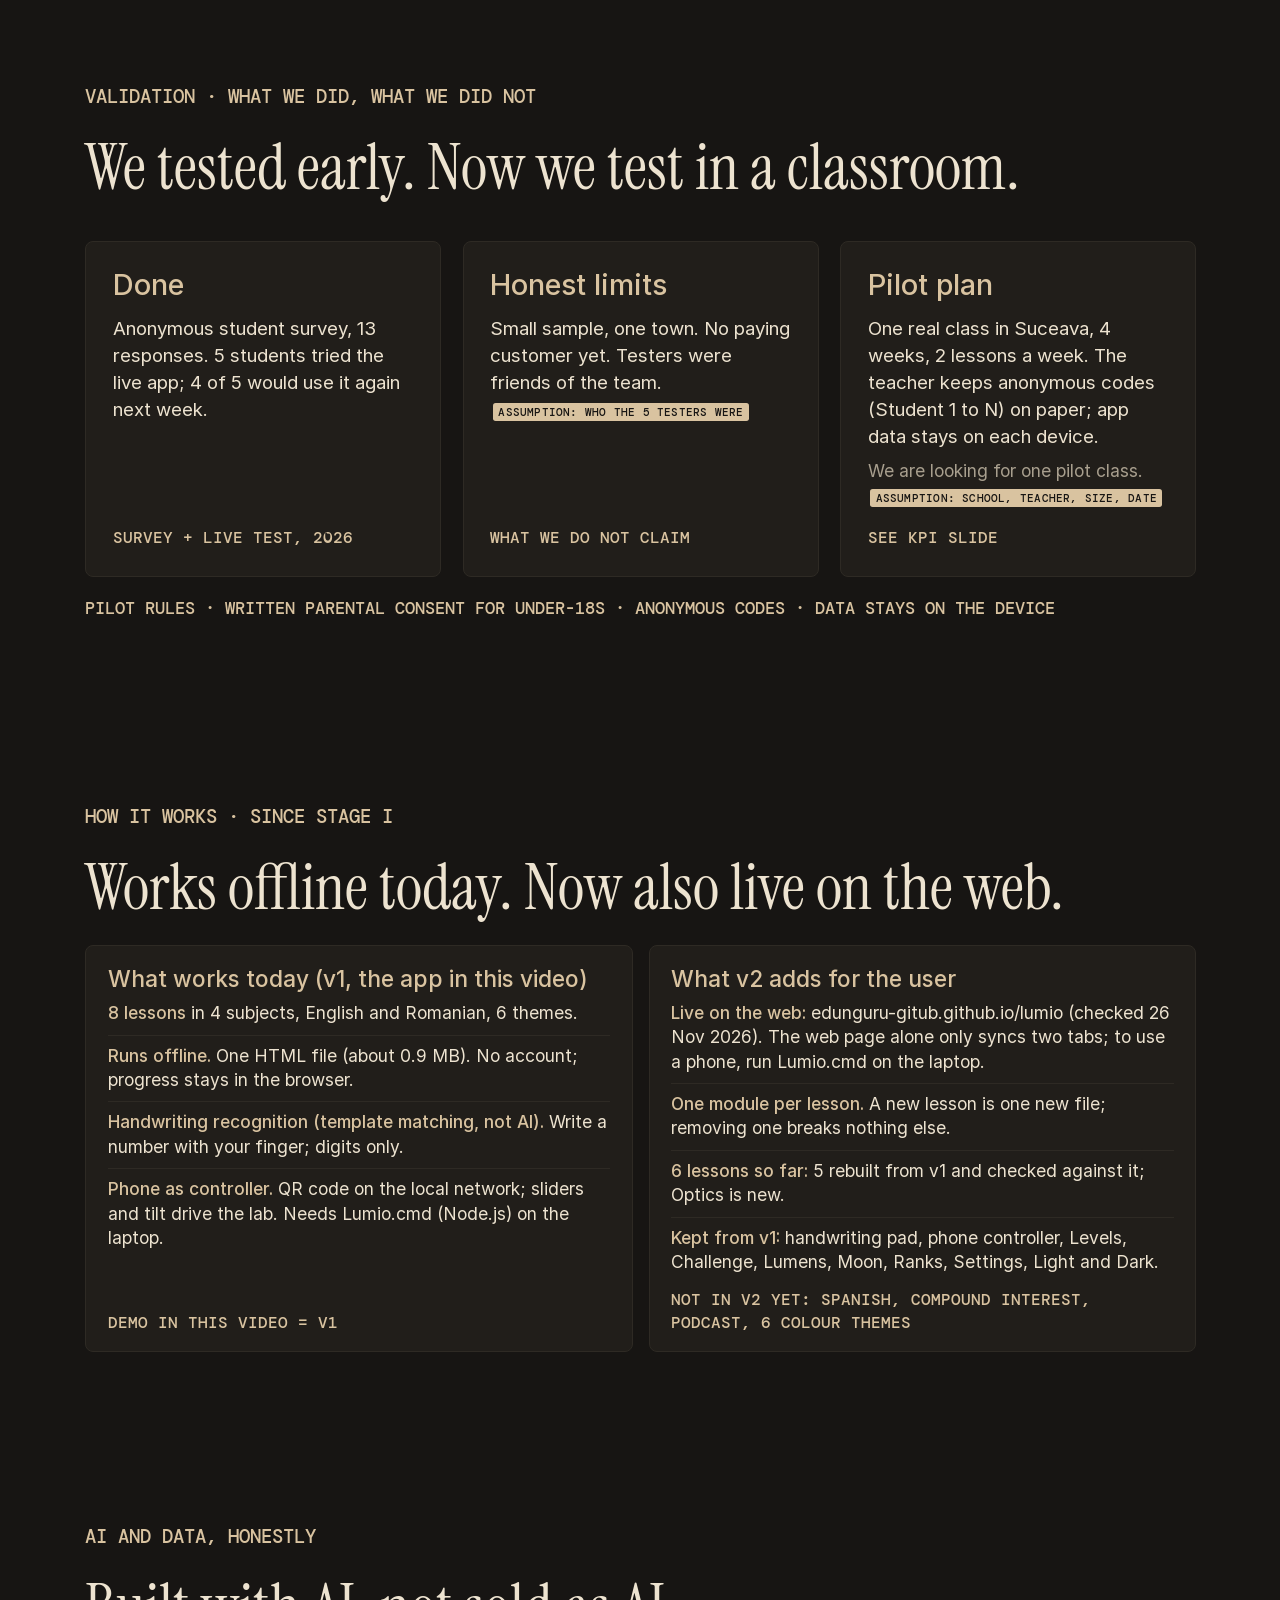
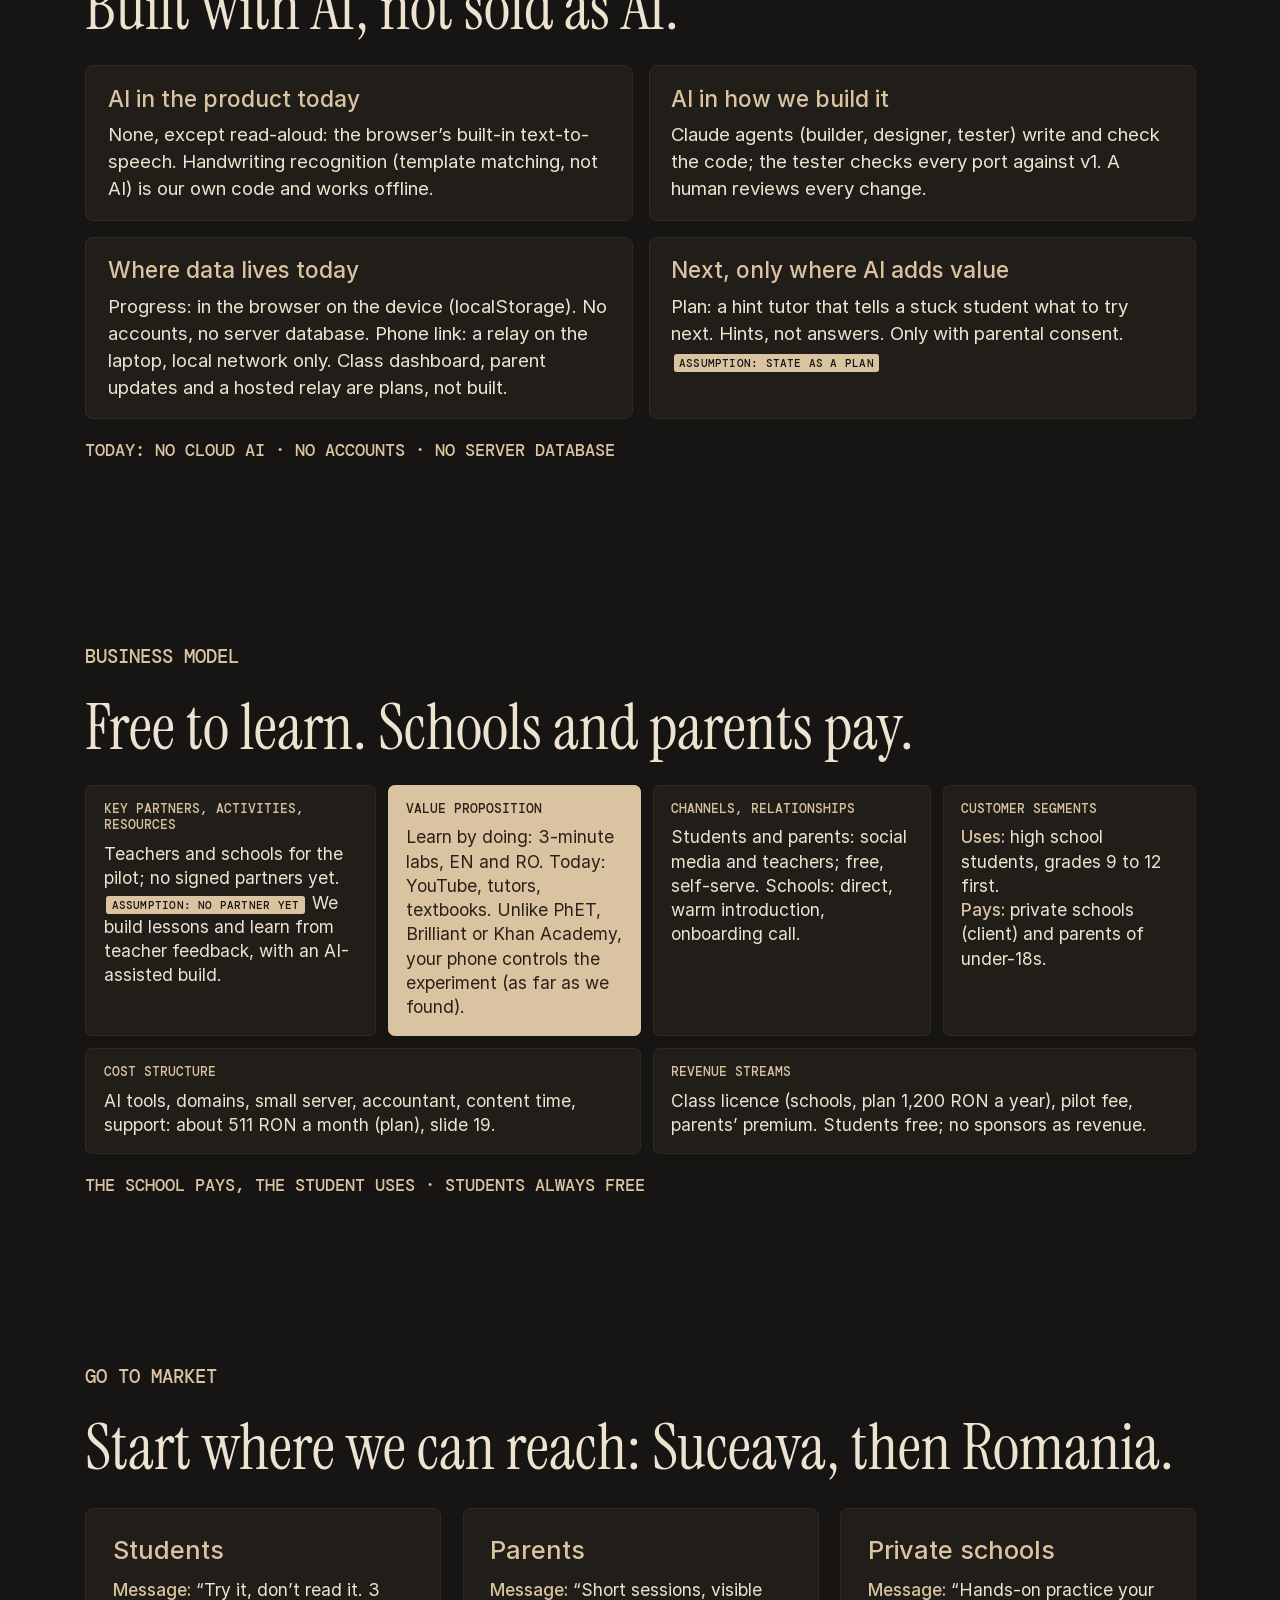
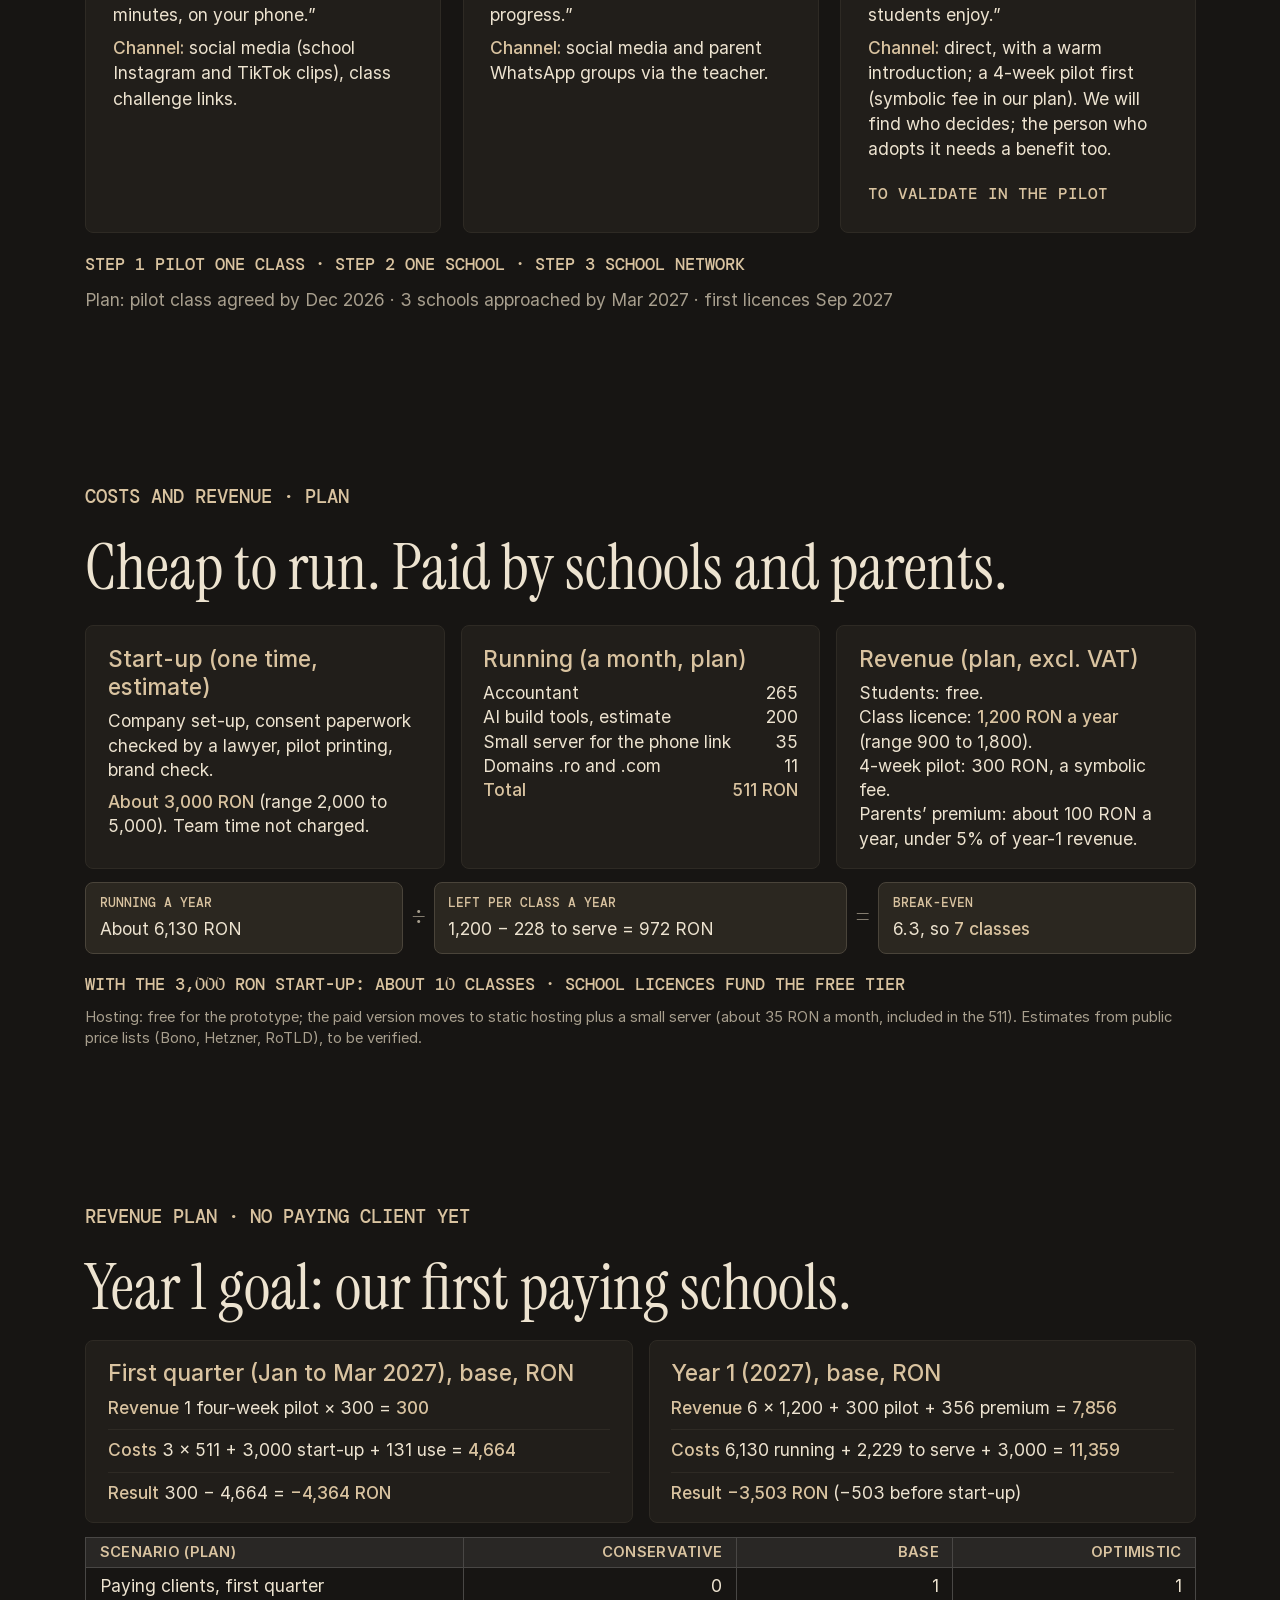
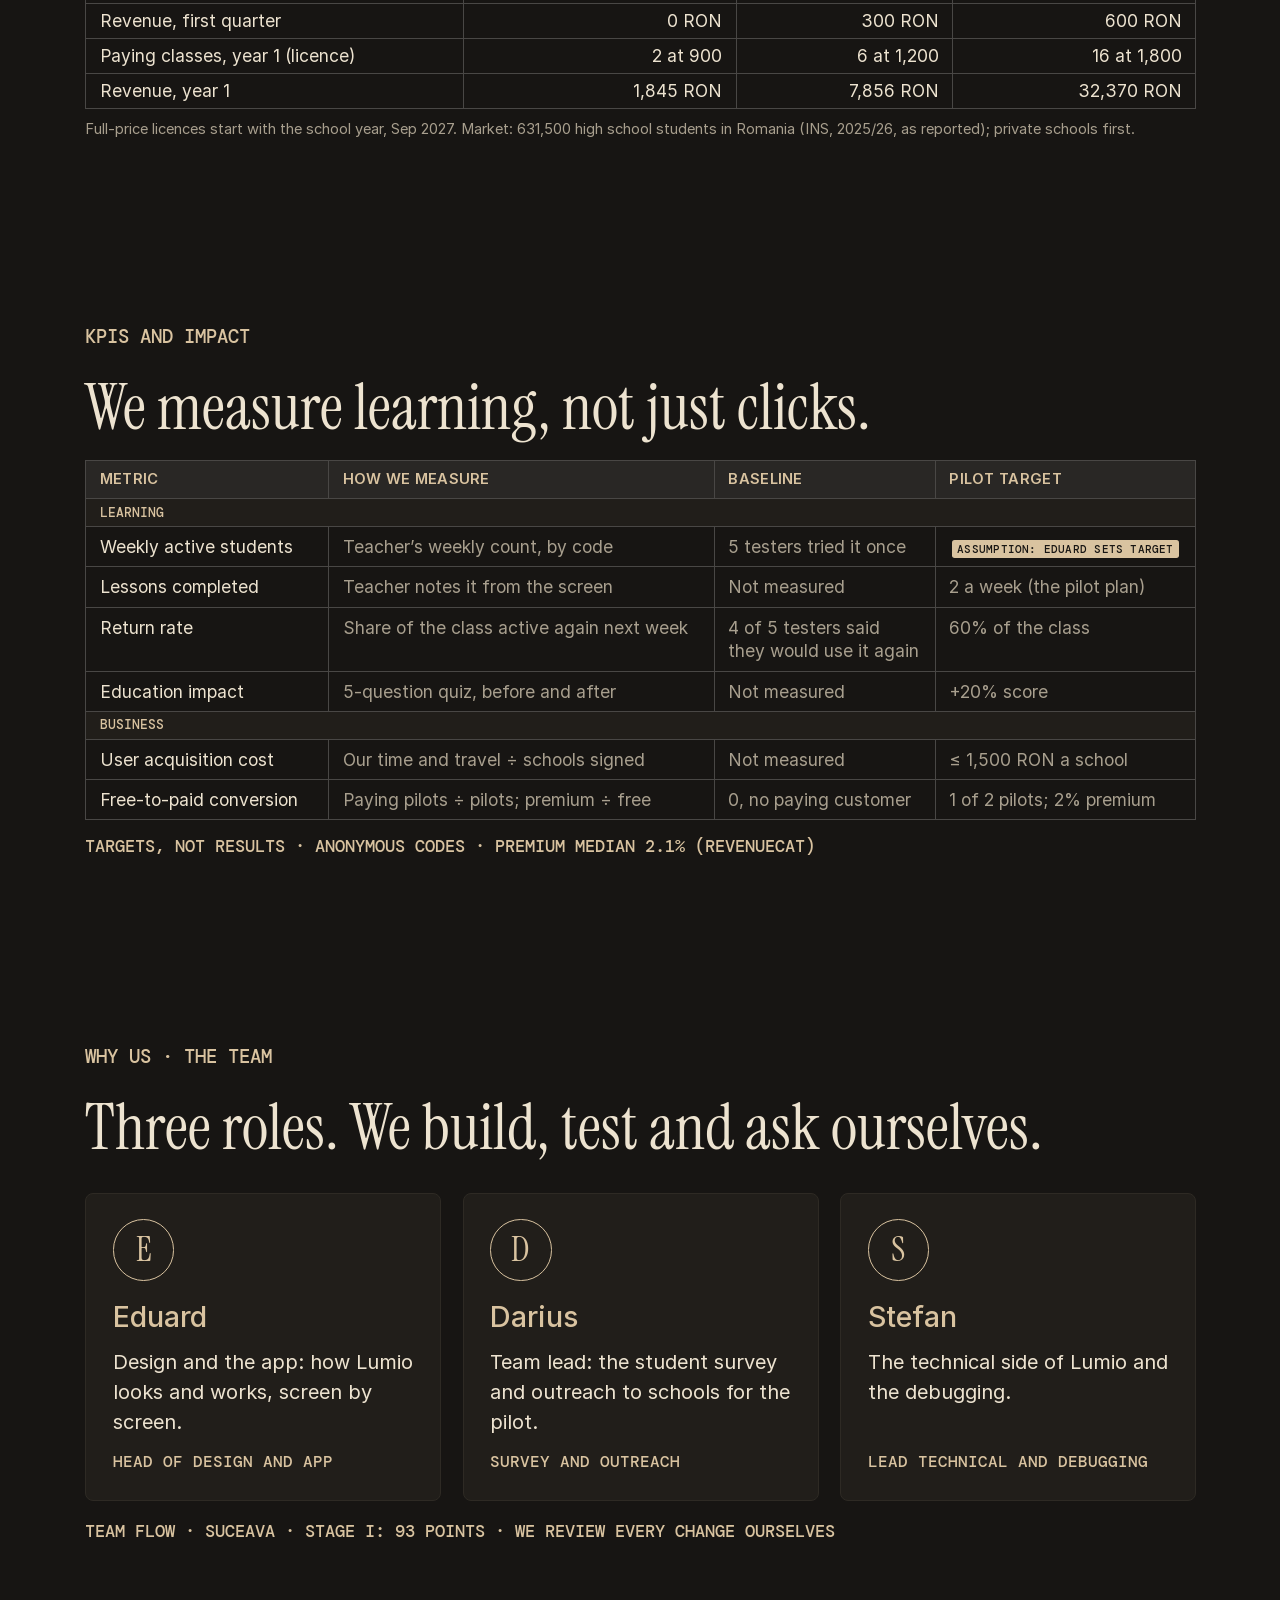
==== tools/deck/slides.html @ 658538fe "stage2 deck draft4 Co-Authored-By: Claude Opus 5.5 <noreply@anthropic.com> Claude-Session: https://c" ====
<!doctype html>
<html lang="en"><head><meta charset="utf-8"><title>Lumio stage II new slides</title>
<link rel="stylesheet" href="deck.css">
<style>
/* slide-local layout only; look comes from deck.css. Body text >= 13pt, mono >= 10pt on every new slide. */
.c2{grid-template-columns:1fr 1fr}
.sm p,.sm li{font-size:13pt;line-height:1.4}
.sm h3{font-size:17pt;margin-bottom:6pt}
.sm.row{gap:12pt}.sm .tile{padding:14pt 16pt 13pt}
ul{list-style:none}
li+li{margin-top:7pt}
li b,p b{color:var(--tan);font-weight:500}
.tile.t{background:var(--tan);border-color:var(--tan);color:#2B2018}.tile.t h3,.tile.t b{color:#2B2018}
.mt{margin-top:6pt}
.nw{white-space:nowrap}
.tiles4 li{padding-top:6pt;border-top:.75pt solid var(--line)}.tiles4 li:first-child{border-top:0;padding-top:0}
#s08 .tile p{font-size:14pt;line-height:1.45}
/* Business Model Canvas, 6 boxes that still name all 9 fields */
.bmc{display:grid;grid-template-columns:1.15fr 1fr 1.1fr 1fr;grid-template-rows:auto auto;gap:9pt}
.bmc .tile{padding:11pt 13pt 12pt;border-radius:5pt}
.bmc h3{font:500 10pt/1.25 var(--mono);text-transform:uppercase;color:var(--tan);margin-bottom:6pt}
.bmc p{font-size:13pt;line-height:1.4}
.bmc .wide{grid-column:span 2}
#s16 .tile p{font-size:14pt;line-height:1.45}
#s18 .tile p{font-size:13pt;line-height:1.45}#s18 .tile h3{font-size:19pt}
/* one break-even scenario: classes x licence = revenue - running cost = margin */
.calc{display:grid;grid-template-columns:1fr auto 1.3fr auto 1fr;align-items:stretch;gap:6pt;margin-top:10pt}
.calc .tile{padding:9pt 10pt}.calc h3{font:500 10pt/1.25 var(--mono);text-transform:uppercase;color:var(--tan);margin-bottom:4pt}.calc p{font-size:13pt;line-height:1.35}
.calc p{color:var(--ink)}.calc .tile{background:#2B2720;border-color:#4A443A}
.calc i{font:400 22pt/1 var(--head);font-style:normal;color:var(--muted);align-self:center}
/* KPI table, same style as the competitor table (slide 5) */
table{width:100%;border-collapse:collapse;border:1pt solid #494745}
th,td{border:.75pt solid #494745;padding:6pt 10pt;text-align:left;vertical-align:top;font-size:13pt;line-height:1.35}
th{background:#292725;color:var(--tan);font:600 11pt/1.3 var(--ui);text-transform:uppercase;letter-spacing:.02em;padding:7pt 10pt}
td:first-child{color:var(--ink)}td{color:var(--muted)}
.kpi .grp td{background:var(--card);color:var(--tan);font:500 10pt/1.2 var(--mono);text-transform:uppercase;padding:4pt 10pt}
.nums span{float:right;color:var(--ink)}
.src{font:400 11pt/1.4 var(--ui);color:var(--muted);margin-top:8pt}
.scn td,.scn th{padding:4pt 10pt}.scn td{color:var(--ink)}.scn td+td{text-align:right}.scn th+th{text-align:right}
#team .mono{width:46pt;height:46pt;border-radius:50%;border:1pt solid var(--tan);display:grid;place-items:center;font:400 26pt/1 var(--head);color:var(--tan);margin-bottom:14pt}
#team .tile p{font-size:15pt}
.sus{font:400 19pt/1.2 var(--head);color:var(--tan);margin-top:10pt}
</style></head><body>

<!-- NEW 8 · Validation upgrade -->
<section class="slide" id="s08">
 <div class="k">Validation · what we did, what we did not</div>
 <h1>We tested early. Now we test in a classroom.</h1>
 <div class="row c3" style="min-height:252pt">
  <div class="tile"><h3>Done</h3><p>Anonymous student survey, 13 responses. 5 students tried the live app; 4 of 5 would use it again next week.</p><div class="f">Survey + live test, 2026</div></div>
  <div class="tile"><h3>Honest limits</h3><p>Small sample, one town. No paying customer yet. Testers were friends of the team. <span class="tag">Assumption: who the 5 testers were</span></p><div class="f">What we do not claim</div></div>
  <div class="tile"><h3>Pilot plan</h3><p>One real class in Suceava, 4 weeks, 2 lessons a week. The teacher keeps anonymous codes (Student 1 to N) on paper; app data stays on each device.</p><p class="mt muted" style="font-size:13pt">We are looking for one pilot class. <span class="tag">Assumption: school, teacher, size, date</span></p><div class="f">See KPI slide</div></div>
 </div>
 <div class="strip">Pilot rules · written parental consent for <span class="nw">under-18s</span> · anonymous codes · data stays on the device</div>
</section>

<!-- NEW 15 · Tech: what works today vs what v2 adds -->
<section class="slide" id="s15">
 <div class="k">How it works · since stage I</div>
 <h1 style="margin-bottom:16pt">Works offline today. Now also live on the web.</h1>
 <div class="row c2 sm" style="min-height:0">
  <div class="tile"><h3>What works today (v1, the app in this video)</h3><ul class="tiles4">
   <li><b>8 lessons</b> in 4 subjects, English and Romanian, 6 themes.</li>
   <li><b>Runs offline.</b> One HTML file (about 0.9 MB). No account; progress stays in the browser.</li>
   <li><b>Handwriting recognition (template matching, not AI).</b> Write a number with your finger; digits only.</li>
   <li><b>Phone as controller.</b> QR code on the local network; sliders and tilt drive the lab. Needs Lumio.cmd (Node.js) on the laptop.</li></ul>
   <div class="f">Demo in this video = v1</div></div>
  <div class="tile"><h3>What v2 adds for the user</h3><ul class="tiles4">
   <li><b>Live on the web:</b> edunguru-gitub.github.io/lumio (checked 26 Nov 2026). The web page alone only syncs two tabs; to use a phone, run Lumio.cmd on the laptop.</li>
   <li><b>One module per lesson.</b> A new lesson is one new file; removing one breaks nothing else.</li>
   <li><b>6 lessons so far:</b> 5 rebuilt from v1 and checked against it; Optics is new.</li>
   <li><b>Kept from v1:</b> handwriting pad, phone controller, Levels, Challenge, Lumens, Moon, Ranks, Settings, Light and Dark.</li></ul>
   <div class="f">Not in v2 yet: Spanish, compound interest, podcast, 6 colour themes</div></div>
 </div>
</section>

<!-- NEW 16 · AI and data, honestly -->
<section class="slide" id="s16">
 <div class="k">AI and data, honestly</div>
 <h1 style="margin-bottom:16pt">Built with AI, not sold as AI.</h1>
 <div class="row c2 sm" style="min-height:0;grid-template-rows:auto auto">
  <div class="tile"><h3>AI in the product today</h3><p>None, except read-aloud: the browser’s built-in text-to-speech. Handwriting recognition (template matching, not AI) is our own code and works offline.</p></div>
  <div class="tile"><h3>AI in how we build it</h3><p>Claude agents (builder, designer, tester) write and check the code; the tester checks every port against v1. A human reviews every change.</p></div>
  <div class="tile"><h3>Where data lives today</h3><p>Progress: in the browser on the device (localStorage). No accounts, no server database. Phone link: a relay on the laptop, local network only. Class dashboard, parent updates and a hosted relay are plans, not built.</p></div>
  <div class="tile"><h3>Next, only where AI adds value</h3><p>Plan: a hint tutor that tells a stuck student what to try next. Hints, not answers. Only with parental consent. <span class="tag">Assumption: state as a plan</span></p></div>
 </div>
 <div class="strip">Today: no cloud AI · no accounts · no server database</div>
</section>

<!-- NEW 17 · Business Model Canvas (client pays, consumer uses) -->
<section class="slide" id="s17">
 <div class="k">Business model</div>
 <h1 style="margin-bottom:16pt">Free to learn. Schools and parents pay.</h1>
 <div class="bmc">
  <div class="tile"><h3>Key partners, activities, resources</h3><p>Teachers and schools for the pilot; no signed partners yet. <span class="tag">Assumption: no partner yet</span> We build lessons and learn from teacher feedback, with an AI-assisted build.</p></div>
  <div class="tile t"><h3>Value proposition</h3><p>Learn by doing: 3-minute labs, EN and RO. Today: YouTube, tutors, textbooks. Unlike PhET, Brilliant or Khan Academy, your phone controls the experiment (as far as we found).</p></div>
  <div class="tile"><h3>Channels, relationships</h3><p>Students and parents: social media and teachers; free, self-serve. Schools: direct, warm introduction, onboarding call.</p></div>
  <div class="tile"><h3>Customer segments</h3><p><b>Uses:</b> high school students, grades 9 to 12 first.<br><b>Pays:</b> private schools (client) and parents of <span class="nw">under-18s.</span></p></div>
  <div class="tile wide"><h3>Cost structure</h3><p>AI tools, domains, small server, accountant, content time, support: about 511 RON a month (plan), slide 19.</p></div>
  <div class="tile wide"><h3>Revenue streams</h3><p>Class licence (schools, plan 1,200 RON a year), pilot fee, parents’ premium. Students free; no sponsors as revenue.</p></div>
 </div>
 <div class="strip">The school pays, the student uses · students always free</div>
</section>

<!-- NEW 18 · Go to market -->
<section class="slide" id="s18">
 <div class="k">Go to market</div>
 <h1 style="margin-bottom:18pt">Start where we can reach: Suceava, then Romania.</h1>
 <div class="row c3" style="min-height:0">
  <div class="tile"><h3>Students</h3><p><b>Message:</b> “Try it, don’t read it. 3 minutes, on your phone.”</p><p class="mt"><b>Channel:</b> social media (school Instagram and TikTok clips), class challenge links.</p></div>
  <div class="tile"><h3>Parents</h3><p><b>Message:</b> “Short sessions, visible progress.”</p><p class="mt"><b>Channel:</b> social media and parent WhatsApp groups via the teacher.</p></div>
  <div class="tile"><h3>Private schools</h3><p><b>Message:</b> “Hands-on practice your students enjoy.”</p><p class="mt"><b>Channel:</b> direct, with a warm introduction; a 4-week pilot first (symbolic fee in our plan). We will find who decides; the person who adopts it needs a benefit too.</p><div class="f" style="margin-top:8pt;padding-top:8pt">To validate in the pilot</div></div>
 </div>
 <div class="strip">Step 1 pilot one class · step 2 one school · step 3 school network</div>
 <p class="muted" style="font-size:13pt;margin-top:8pt">Plan: pilot class agreed by Dec 2026 · 3 schools approached by Mar 2027 · first licences Sep 2027</p>
</section>

<!-- NEW 19 · Costs and revenue (Researcher base scenario, docs/research/finance-pricing.md; PLAN, not revenue) -->
<section class="slide" id="s19">
 <div class="k">Costs and revenue · plan</div>
 <h1 style="margin-bottom:16pt">Cheap to run. Paid by schools and parents.</h1>
 <div class="row c3 sm" style="min-height:0">
  <div class="tile"><h3>Start-up (one time, estimate)</h3><p>Company set-up, consent paperwork checked by a lawyer, pilot printing, brand check.</p><p class="mt"><b>About 3,000 RON</b> (range 2,000 to 5,000). Team time not charged.</p></div>
  <div class="tile"><h3>Running (a month, plan)</h3><p class="nums">Accountant <span>265</span><br>AI build tools, estimate <span>200</span><br>Small server for the phone link <span>35</span><br>Domains .ro and .com <span>11</span><br><b>Total</b> <span><b>511 RON</b></span></p></div>
  <div class="tile"><h3>Revenue (plan, excl. VAT)</h3><p>Students: free.<br>Class licence: <b>1,200 RON a year</b> (range 900 to 1,800).<br>4-week pilot: 300 RON, a symbolic fee.<br>Parents’ premium: about 100 RON a year, under 5% of year-1 revenue.</p></div>
 </div>
 <div class="calc">
  <div class="tile"><h3>Running a year</h3><p>About 6,130 RON</p></div><i>÷</i>
  <div class="tile"><h3>Left per class a year</h3><p>1,200 − 228 to serve = 972 RON</p></div><i>=</i>
  <div class="tile"><h3>Break-even</h3><p>6.3, so <b>7 classes</b></p></div>
 </div>
 <div class="strip">With the 3,000 RON start-up: about 10 classes · school licences fund the free tier</div>
 <p class="src">Hosting: free for the prototype; the paid version moves to static hosting plus a small server (about 35 RON a month, included in the 511). Estimates from public price lists (Bono, Hetzner, RoTLD), to be verified.</p>
</section>

<!-- NEW 19b · Year 1 and first quarter side by side (same plan) -->
<section class="slide" id="s19b">
 <div class="k">Revenue plan · no paying client yet</div>
 <h1 style="margin-bottom:12pt">Year 1 goal: our first paying schools.</h1>
 <div class="row c2 sm" style="min-height:0">
  <div class="tile"><h3>First quarter (Jan to Mar 2027), base, RON</h3><ul class="tiles4">
   <li><b>Revenue</b> 1 four-week pilot × 300 = <b>300</b></li>
   <li><b>Costs</b> 3 × 511 + 3,000 start-up + 131 use = <b>4,664</b></li>
   <li><b>Result</b> 300 − 4,664 = <b>−4,364 RON</b></li></ul></div>
  <div class="tile"><h3>Year 1 (2027), base, RON</h3><ul class="tiles4">
   <li><b>Revenue</b> 6 × 1,200 + 300 pilot + 356 premium = <b>7,856</b></li>
   <li><b>Costs</b> 6,130 running + 2,229 to serve + 3,000 = <b>11,359</b></li>
   <li><b>Result</b> <b>−3,503 RON</b> (−503 before start-up)</li></ul></div>
 </div>
 <table class="scn" style="margin-top:10pt">
  <tr><th style="width:34%">Scenario (plan)</th><th>Conservative</th><th>Base</th><th>Optimistic</th></tr>
  <tr><td>Paying clients, first quarter</td><td>0</td><td>1</td><td>1</td></tr>
  <tr><td>Revenue, first quarter</td><td>0 RON</td><td>300 RON</td><td>600 RON</td></tr>
  <tr><td>Paying classes, year 1 (licence)</td><td>2 at 900</td><td>6 at 1,200</td><td>16 at 1,800</td></tr>
  <tr><td>Revenue, year 1</td><td>1,845 RON</td><td>7,856 RON</td><td>32,370 RON</td></tr>
 </table>
 <p class="src">Full-price licences start with the school year, Sep 2027. Market: 631,500 high school students in Romania (INS, 2025/26, as reported); private schools first.</p>
</section>

<!-- NEW 20 · KPIs and impact (learning + business), pilot data rule: anonymous codes, teacher sheet -->
<section class="slide" id="s20">
 <div class="k">KPIs and impact</div>
 <h1 style="margin-bottom:12pt">We measure learning, not just clicks.</h1>
 <table class="kpi">
  <tr><th style="width:22%">Metric</th><th style="width:35%">How we measure</th><th style="width:20%">Baseline</th><th>Pilot target</th></tr>
  <tr class="grp"><td colspan="4">Learning</td></tr>
  <tr><td>Weekly active students</td><td>Teacher’s weekly count, by code</td><td>5 testers tried it once</td><td><span class="tag">Assumption: Eduard sets target</span></td></tr>
  <tr><td>Lessons completed</td><td>Teacher notes it from the screen</td><td>Not measured</td><td>2 a week (the pilot plan)</td></tr>
  <tr><td>Return rate</td><td>Share of the class active again next week</td><td>4 of 5 testers said they would use it again</td><td>60% of the class</td></tr>
  <tr><td>Education impact</td><td>5-question quiz, before and after</td><td>Not measured</td><td>+20% score</td></tr>
  <tr class="grp"><td colspan="4">Business</td></tr>
  <tr><td>User acquisition cost</td><td>Our time and travel ÷ schools signed</td><td>Not measured</td><td>≤ 1,500 RON a school</td></tr>
  <tr><td>Free-to-paid conversion</td><td>Paying pilots ÷ pilots; premium ÷ free</td><td>0, no paying customer</td><td>1 of 2 pilots; 2% premium</td></tr>
 </table>
 <div class="strip" style="margin-top:10pt">Targets, not results · anonymous codes · premium median 2.1% (RevenueCat)</div>
</section>

<!-- NEW · Why us (replaces the three team pages; roles only, initials, no photos; Eduard OK 26 Nov) -->
<section class="slide" id="team">
 <div class="k">Why us · the team</div>
 <h1 style="margin-bottom:22pt">Three roles. We build, test and ask ourselves.</h1>
 <div class="row c3" style="min-height:0">
  <div class="tile"><div class="mono">E</div><h3>Eduard</h3><p>Design and the app: how Lumio looks and works, screen by screen.</p><div class="f">Head of design and app</div></div>
  <div class="tile"><div class="mono">D</div><h3>Darius</h3><p>Team lead: the student survey and outreach to schools for the pilot.</p><div class="f">Survey and outreach</div></div>
  <div class="tile"><div class="mono">S</div><h3>Stefan</h3><p>The technical side of Lumio and the debugging.</p><div class="f">Lead technical and debugging</div></div>
 </div>
 <div class="strip">Team Flow · Suceava · stage I: 93 points · we review every change ourselves</div>
</section>
</body></html>
---- tools/deck/deck.css ----
/* Stage II deck: new slides drawn in the existing deck's look (measured from the 18-page PDF, units = pt on a 960x540 page).
   Existing deck fonts: Instrument Serif (headlines), Inter (body), DM Mono (kicker, tile footers, strips). Switch --head to Caladea if Eduard prefers. */
@font-face{font-family:'Instrument Serif';src:url(fonts/InstrumentSerif-Regular.woff2)}
/* DM Mono Medium (OFL) with a plain zero, renamed: the old deck renders 0 without the slash */
@font-face{font-family:'Deck Mono';src:url(fonts/DeckMono-Medium.ttf);font-weight:500}
@font-face{font-family:Inter;src:url(../../v2/fonts/Inter-Regular.woff2);font-weight:400}
@font-face{font-family:Inter;src:url(../../v2/fonts/Inter-Medium.woff2);font-weight:500}
@font-face{font-family:Inter;src:url(../../v2/fonts/Inter-SemiBold.woff2);font-weight:600}
@font-face{font-family:Caladea;src:url(../../v2/fonts/Caladea-Regular.ttf)}
:root{--bg:#171513;--card:#211E1A;--line:#2E2A24;--ink:#EDE3D0;--muted:#A89F8E;--tan:#D9C3A0;
  --head:'Instrument Serif',Caladea,serif;--ui:Inter,sans-serif;--mono:'Deck Mono',monospace}
@page{size:960pt 540pt;margin:0}
*{box-sizing:border-box;margin:0;padding:0}
html,body{background:var(--bg)}
body{color:var(--ink);font:400 13pt/1.5 var(--ui);-webkit-print-color-adjust:exact;print-color-adjust:exact}
.slide{position:relative;width:960pt;height:540pt;overflow:hidden;background:var(--bg);padding:66pt 63pt 0 64pt;break-after:page}
.k{font:500 14pt/1 var(--mono);color:var(--tan);text-transform:uppercase}
h1{font:400 48pt/1.1 var(--head);color:var(--ink);margin:20pt 0 28pt}
.row{display:grid;gap:16pt;min-height:277pt}
.c3{grid-template-columns:repeat(3,1fr)}
.tile{background:var(--card);border:.75pt solid var(--line);border-radius:6pt;padding:19pt 20pt 20pt;display:flex;flex-direction:column;min-width:0}
.tile h3{font:500 21.5pt/1.25 var(--ui);color:var(--tan);margin-bottom:8.5pt}
.tile p,.tile li{font-size:15pt;line-height:1.5}
.tile .f{margin-top:auto;padding-top:10pt;font:500 12pt/1.45 var(--mono);color:var(--tan);text-transform:uppercase}
.strip{font:500 13pt/1.4 var(--mono);color:var(--tan);text-transform:uppercase;margin-top:14pt}
.muted{color:var(--muted)}
b{font-weight:600}
/* ASSUMPTION tag: visible in DRAFT only; build.js --final refuses to export while any .tag exists */
.tag{display:inline;font:500 8pt/1 var(--mono);letter-spacing:.02em;text-transform:uppercase;color:var(--bg);background:var(--tan);padding:1.5pt 4pt;border-radius:2pt;margin:0 2pt;line-height:1.6;white-space:nowrap}
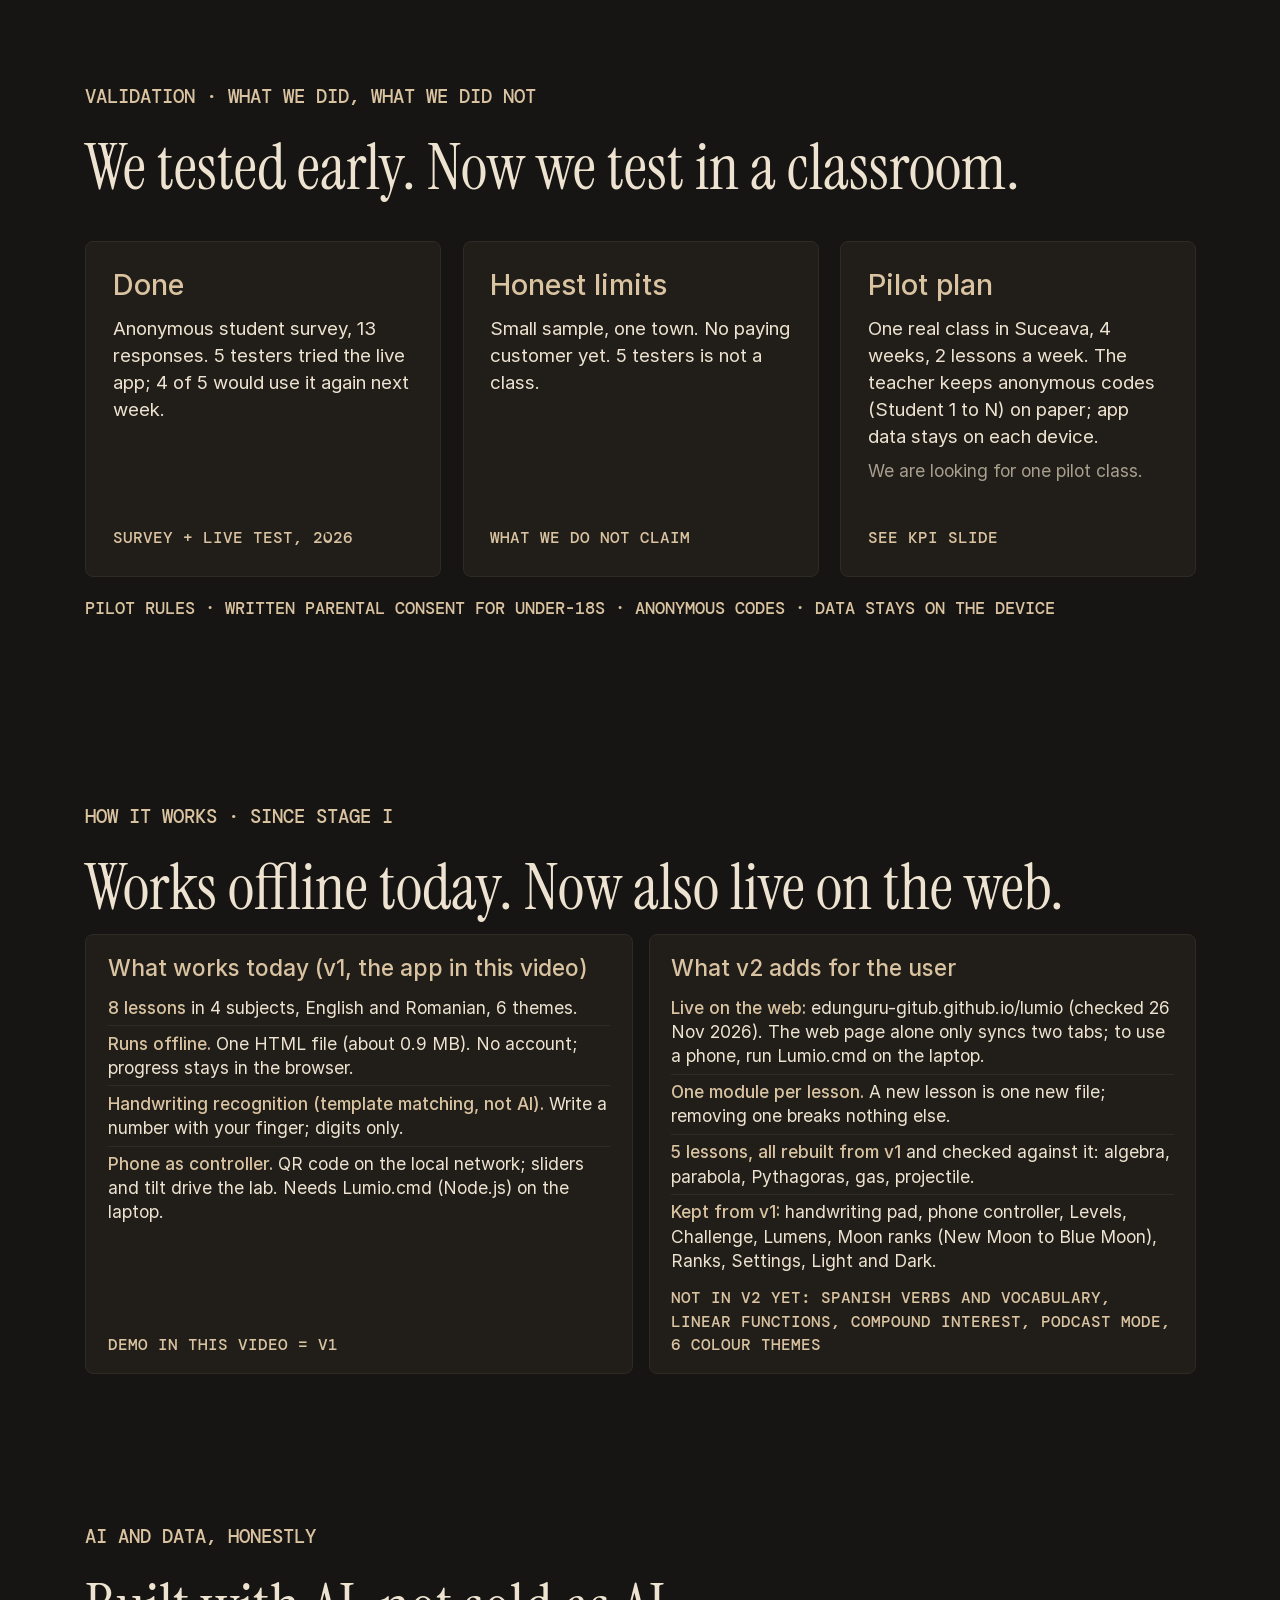
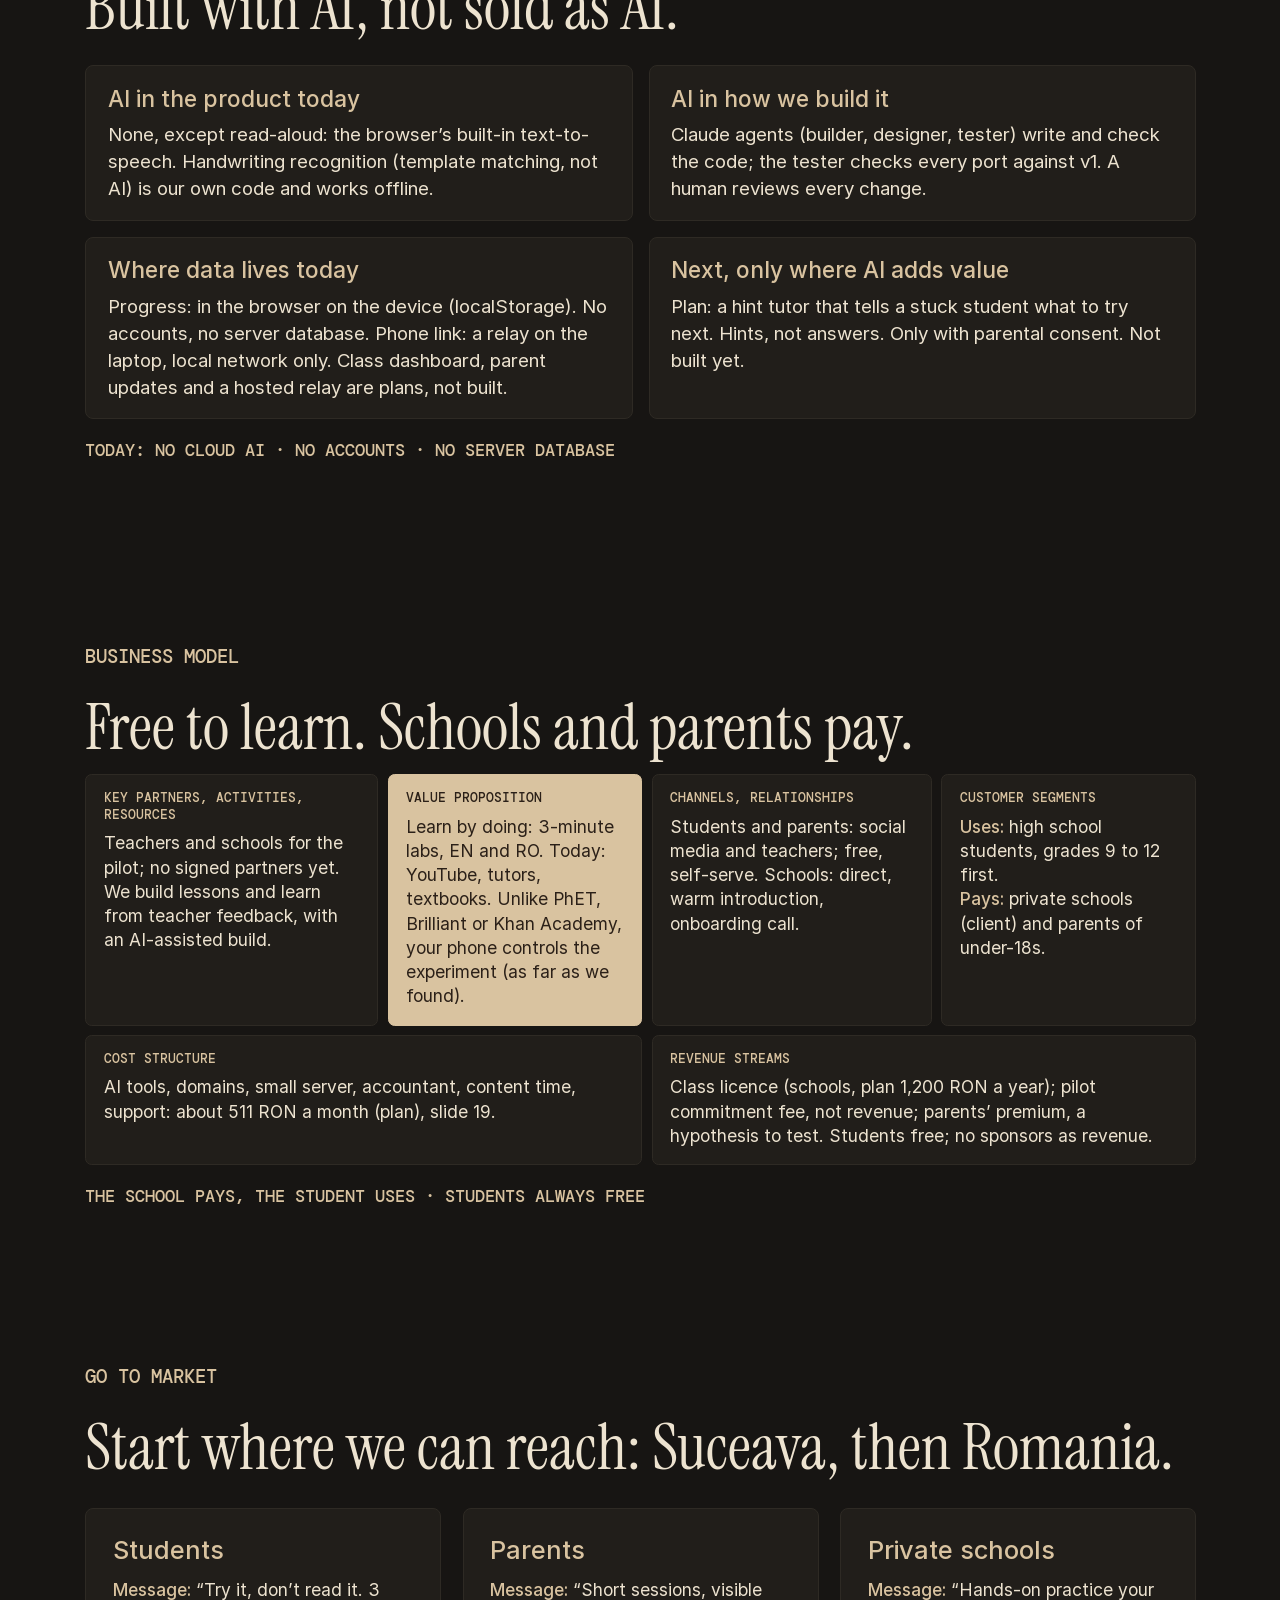
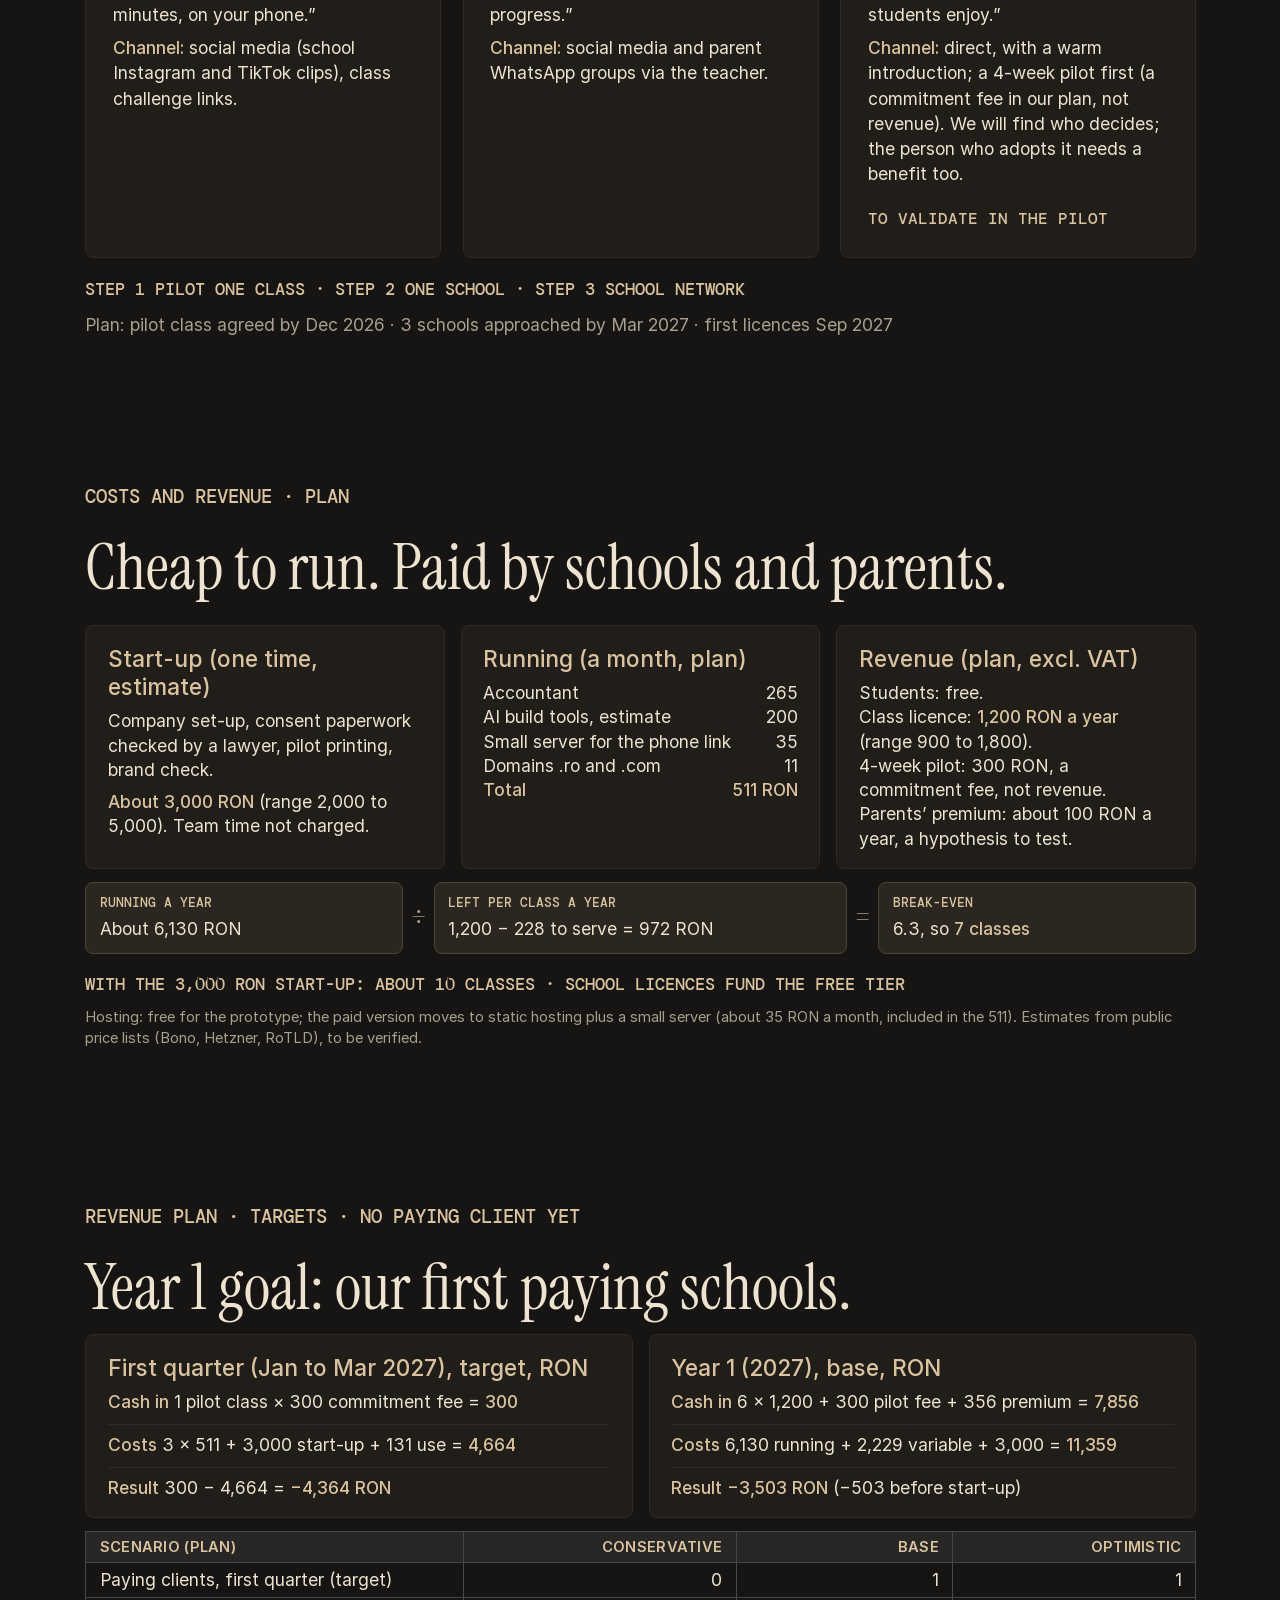
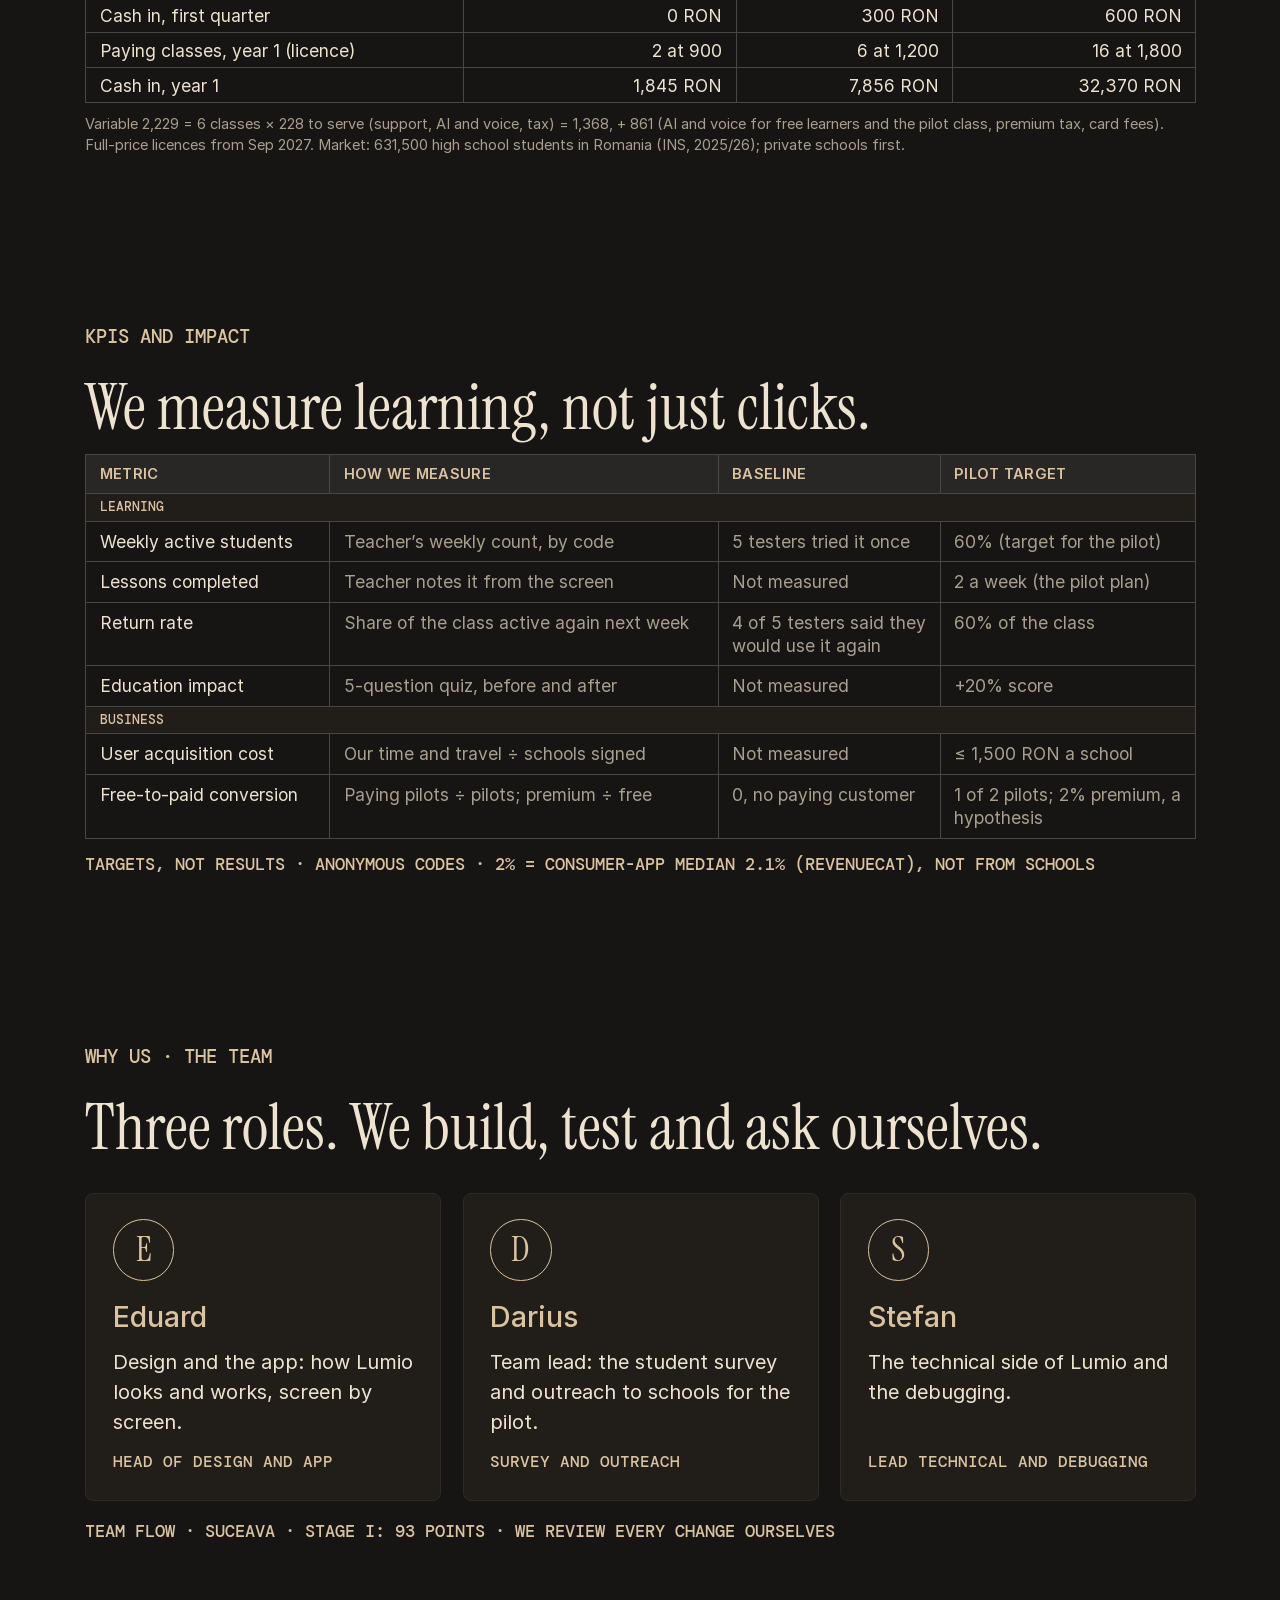
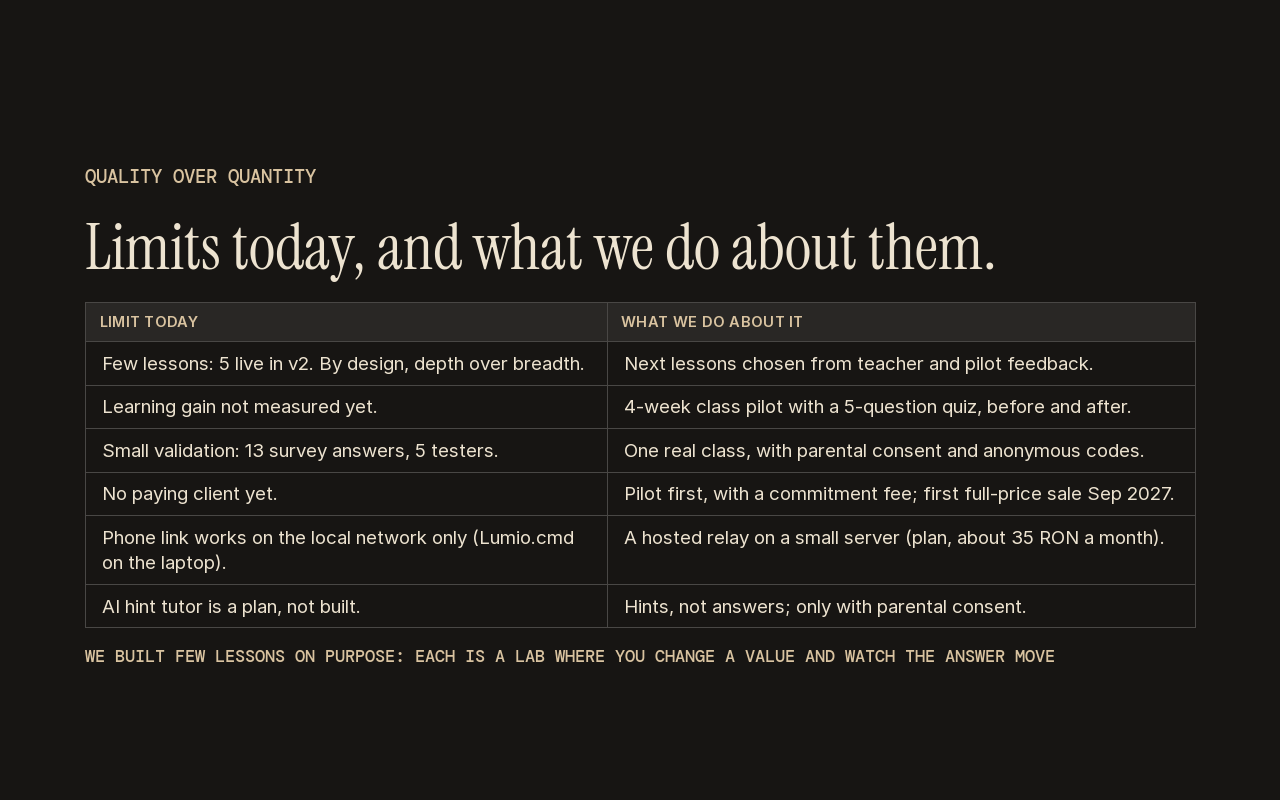
==== commit 68eff00b: "stage2 deck draft5 and review checklist Co-Authored-By: Claude Opus 5.5 <noreply@anthropic.com> Clau" ====
--- a/tools/deck/slides.html
+++ b/tools/deck/slides.html
@@ -39,6 +39,8 @@
 .scn td,.scn th{padding:4pt 10pt}.scn td{color:var(--ink)}.scn td+td{text-align:right}.scn th+th{text-align:right}
 #team .mono{width:46pt;height:46pt;border-radius:50%;border:1pt solid var(--tan);display:grid;place-items:center;font:400 26pt/1 var(--head);color:var(--tan);margin-bottom:14pt}
 #team .tile p{font-size:15pt}
+.lim td{font-size:14pt;padding:6.5pt 12pt}.lim td+td{color:var(--ink)}
+#s15 .tiles4 li{padding-top:4pt}#s15 li+li{margin-top:4pt}#s15 h1,#s17 h1,#s19b h1,#s20 h1{margin-bottom:8pt!important}#s17 .bmc{gap:7pt}
 .sus{font:400 19pt/1.2 var(--head);color:var(--tan);margin-top:10pt}
 </style></head><body>
 
@@ -47,9 +49,9 @@
  <div class="k">Validation · what we did, what we did not</div>
  <h1>We tested early. Now we test in a classroom.</h1>
  <div class="row c3" style="min-height:252pt">
-  <div class="tile"><h3>Done</h3><p>Anonymous student survey, 13 responses. 5 students tried the live app; 4 of 5 would use it again next week.</p><div class="f">Survey + live test, 2026</div></div>
-  <div class="tile"><h3>Honest limits</h3><p>Small sample, one town. No paying customer yet. Testers were friends of the team. <span class="tag">Assumption: who the 5 testers were</span></p><div class="f">What we do not claim</div></div>
-  <div class="tile"><h3>Pilot plan</h3><p>One real class in Suceava, 4 weeks, 2 lessons a week. The teacher keeps anonymous codes (Student 1 to N) on paper; app data stays on each device.</p><p class="mt muted" style="font-size:13pt">We are looking for one pilot class. <span class="tag">Assumption: school, teacher, size, date</span></p><div class="f">See KPI slide</div></div>
+  <div class="tile"><h3>Done</h3><p>Anonymous student survey, 13 responses. 5 testers tried the live app; 4 of 5 would use it again next week.</p><div class="f">Survey + live test, 2026</div></div>
+  <div class="tile"><h3>Honest limits</h3><p>Small sample, one town. No paying customer yet. 5 testers is not a class.</p><div class="f">What we do not claim</div></div>
+  <div class="tile"><h3>Pilot plan</h3><p>One real class in Suceava, 4 weeks, 2 lessons a week. The teacher keeps anonymous codes (Student 1 to N) on paper; app data stays on each device.</p><p class="mt muted" style="font-size:13pt">We are looking for one pilot class.</p><div class="f">See KPI slide</div></div>
  </div>
  <div class="strip">Pilot rules · written parental consent for <span class="nw">under-18s</span> · anonymous codes · data stays on the device</div>
 </section>
@@ -68,9 +70,9 @@
   <div class="tile"><h3>What v2 adds for the user</h3><ul class="tiles4">
    <li><b>Live on the web:</b> edunguru-gitub.github.io/lumio (checked 26 Nov 2026). The web page alone only syncs two tabs; to use a phone, run Lumio.cmd on the laptop.</li>
    <li><b>One module per lesson.</b> A new lesson is one new file; removing one breaks nothing else.</li>
-   <li><b>6 lessons so far:</b> 5 rebuilt from v1 and checked against it; Optics is new.</li>
-   <li><b>Kept from v1:</b> handwriting pad, phone controller, Levels, Challenge, Lumens, Moon, Ranks, Settings, Light and Dark.</li></ul>
-   <div class="f">Not in v2 yet: Spanish, compound interest, podcast, 6 colour themes</div></div>
+   <li><b>5 lessons, all rebuilt from v1</b> and checked against it: algebra, parabola, Pythagoras, gas, projectile.</li>
+   <li><b>Kept from v1:</b> handwriting pad, phone controller, Levels, Challenge, Lumens, Moon ranks (New Moon to Blue Moon), Ranks, Settings, Light and Dark.</li></ul>
+   <div class="f">Not in v2 yet: Spanish verbs and vocabulary, linear functions, compound interest, podcast mode, 6 colour themes</div></div>
  </div>
 </section>
 
@@ -82,7 +84,7 @@
   <div class="tile"><h3>AI in the product today</h3><p>None, except read-aloud: the browser’s built-in text-to-speech. Handwriting recognition (template matching, not AI) is our own code and works offline.</p></div>
   <div class="tile"><h3>AI in how we build it</h3><p>Claude agents (builder, designer, tester) write and check the code; the tester checks every port against v1. A human reviews every change.</p></div>
   <div class="tile"><h3>Where data lives today</h3><p>Progress: in the browser on the device (localStorage). No accounts, no server database. Phone link: a relay on the laptop, local network only. Class dashboard, parent updates and a hosted relay are plans, not built.</p></div>
-  <div class="tile"><h3>Next, only where AI adds value</h3><p>Plan: a hint tutor that tells a stuck student what to try next. Hints, not answers. Only with parental consent. <span class="tag">Assumption: state as a plan</span></p></div>
+  <div class="tile"><h3>Next, only where AI adds value</h3><p>Plan: a hint tutor that tells a stuck student what to try next. Hints, not answers. Only with parental consent. Not built yet.</p></div>
  </div>
  <div class="strip">Today: no cloud AI · no accounts · no server database</div>
 </section>
@@ -92,12 +94,12 @@
  <div class="k">Business model</div>
  <h1 style="margin-bottom:16pt">Free to learn. Schools and parents pay.</h1>
  <div class="bmc">
-  <div class="tile"><h3>Key partners, activities, resources</h3><p>Teachers and schools for the pilot; no signed partners yet. <span class="tag">Assumption: no partner yet</span> We build lessons and learn from teacher feedback, with an AI-assisted build.</p></div>
+  <div class="tile"><h3>Key partners, activities, resources</h3><p>Teachers and schools for the pilot; no signed partners yet. We build lessons and learn from teacher feedback, with an AI-assisted build.</p></div>
   <div class="tile t"><h3>Value proposition</h3><p>Learn by doing: 3-minute labs, EN and RO. Today: YouTube, tutors, textbooks. Unlike PhET, Brilliant or Khan Academy, your phone controls the experiment (as far as we found).</p></div>
   <div class="tile"><h3>Channels, relationships</h3><p>Students and parents: social media and teachers; free, self-serve. Schools: direct, warm introduction, onboarding call.</p></div>
   <div class="tile"><h3>Customer segments</h3><p><b>Uses:</b> high school students, grades 9 to 12 first.<br><b>Pays:</b> private schools (client) and parents of <span class="nw">under-18s.</span></p></div>
   <div class="tile wide"><h3>Cost structure</h3><p>AI tools, domains, small server, accountant, content time, support: about 511 RON a month (plan), slide 19.</p></div>
-  <div class="tile wide"><h3>Revenue streams</h3><p>Class licence (schools, plan 1,200 RON a year), pilot fee, parents’ premium. Students free; no sponsors as revenue.</p></div>
+  <div class="tile wide"><h3>Revenue streams</h3><p>Class licence (schools, plan 1,200 RON a year); pilot commitment fee, not revenue; parents’ premium, a hypothesis to test. Students free; no sponsors as revenue.</p></div>
  </div>
  <div class="strip">The school pays, the student uses · students always free</div>
 </section>
@@ -109,7 +111,7 @@
  <div class="row c3" style="min-height:0">
   <div class="tile"><h3>Students</h3><p><b>Message:</b> “Try it, don’t read it. 3 minutes, on your phone.”</p><p class="mt"><b>Channel:</b> social media (school Instagram and TikTok clips), class challenge links.</p></div>
   <div class="tile"><h3>Parents</h3><p><b>Message:</b> “Short sessions, visible progress.”</p><p class="mt"><b>Channel:</b> social media and parent WhatsApp groups via the teacher.</p></div>
-  <div class="tile"><h3>Private schools</h3><p><b>Message:</b> “Hands-on practice your students enjoy.”</p><p class="mt"><b>Channel:</b> direct, with a warm introduction; a 4-week pilot first (symbolic fee in our plan). We will find who decides; the person who adopts it needs a benefit too.</p><div class="f" style="margin-top:8pt;padding-top:8pt">To validate in the pilot</div></div>
+  <div class="tile"><h3>Private schools</h3><p><b>Message:</b> “Hands-on practice your students enjoy.”</p><p class="mt"><b>Channel:</b> direct, with a warm introduction; a 4-week pilot first (a commitment fee in our plan, not revenue). We will find who decides; the person who adopts it needs a benefit too.</p><div class="f" style="margin-top:8pt;padding-top:8pt">To validate in the pilot</div></div>
  </div>
  <div class="strip">Step 1 pilot one class · step 2 one school · step 3 school network</div>
  <p class="muted" style="font-size:13pt;margin-top:8pt">Plan: pilot class agreed by Dec 2026 · 3 schools approached by Mar 2027 · first licences Sep 2027</p>
@@ -122,7 +124,7 @@
  <div class="row c3 sm" style="min-height:0">
   <div class="tile"><h3>Start-up (one time, estimate)</h3><p>Company set-up, consent paperwork checked by a lawyer, pilot printing, brand check.</p><p class="mt"><b>About 3,000 RON</b> (range 2,000 to 5,000). Team time not charged.</p></div>
   <div class="tile"><h3>Running (a month, plan)</h3><p class="nums">Accountant <span>265</span><br>AI build tools, estimate <span>200</span><br>Small server for the phone link <span>35</span><br>Domains .ro and .com <span>11</span><br><b>Total</b> <span><b>511 RON</b></span></p></div>
-  <div class="tile"><h3>Revenue (plan, excl. VAT)</h3><p>Students: free.<br>Class licence: <b>1,200 RON a year</b> (range 900 to 1,800).<br>4-week pilot: 300 RON, a symbolic fee.<br>Parents’ premium: about 100 RON a year, under 5% of year-1 revenue.</p></div>
+  <div class="tile"><h3>Revenue (plan, excl. VAT)</h3><p>Students: free.<br>Class licence: <b>1,200 RON a year</b> (range 900 to 1,800).<br>4-week pilot: 300 RON, a commitment fee, not revenue.<br>Parents’ premium: about 100 RON a year, a hypothesis to test.</p></div>
  </div>
  <div class="calc">
   <div class="tile"><h3>Running a year</h3><p>About 6,130 RON</p></div><i>÷</i>
@@ -135,26 +137,26 @@
 
 <!-- NEW 19b · Year 1 and first quarter side by side (same plan) -->
 <section class="slide" id="s19b">
- <div class="k">Revenue plan · no paying client yet</div>
+ <div class="k">Revenue plan · targets · no paying client yet</div>
  <h1 style="margin-bottom:12pt">Year 1 goal: our first paying schools.</h1>
  <div class="row c2 sm" style="min-height:0">
-  <div class="tile"><h3>First quarter (Jan to Mar 2027), base, RON</h3><ul class="tiles4">
-   <li><b>Revenue</b> 1 four-week pilot × 300 = <b>300</b></li>
+  <div class="tile"><h3>First quarter (Jan to Mar 2027), target, RON</h3><ul class="tiles4">
+   <li><b>Cash in</b> 1 pilot class × 300 commitment fee = <b>300</b></li>
    <li><b>Costs</b> 3 × 511 + 3,000 start-up + 131 use = <b>4,664</b></li>
    <li><b>Result</b> 300 − 4,664 = <b>−4,364 RON</b></li></ul></div>
   <div class="tile"><h3>Year 1 (2027), base, RON</h3><ul class="tiles4">
-   <li><b>Revenue</b> 6 × 1,200 + 300 pilot + 356 premium = <b>7,856</b></li>
-   <li><b>Costs</b> 6,130 running + 2,229 to serve + 3,000 = <b>11,359</b></li>
+   <li><b>Cash in</b> 6 × 1,200 + 300 pilot fee + 356 premium = <b>7,856</b></li>
+   <li><b>Costs</b> 6,130 running + 2,229 variable + 3,000 = <b>11,359</b></li>
    <li><b>Result</b> <b>−3,503 RON</b> (−503 before start-up)</li></ul></div>
  </div>
  <table class="scn" style="margin-top:10pt">
   <tr><th style="width:34%">Scenario (plan)</th><th>Conservative</th><th>Base</th><th>Optimistic</th></tr>
-  <tr><td>Paying clients, first quarter</td><td>0</td><td>1</td><td>1</td></tr>
-  <tr><td>Revenue, first quarter</td><td>0 RON</td><td>300 RON</td><td>600 RON</td></tr>
+  <tr><td>Paying clients, first quarter (target)</td><td>0</td><td>1</td><td>1</td></tr>
+  <tr><td>Cash in, first quarter</td><td>0 RON</td><td>300 RON</td><td>600 RON</td></tr>
   <tr><td>Paying classes, year 1 (licence)</td><td>2 at 900</td><td>6 at 1,200</td><td>16 at 1,800</td></tr>
-  <tr><td>Revenue, year 1</td><td>1,845 RON</td><td>7,856 RON</td><td>32,370 RON</td></tr>
+  <tr><td>Cash in, year 1</td><td>1,845 RON</td><td>7,856 RON</td><td>32,370 RON</td></tr>
  </table>
- <p class="src">Full-price licences start with the school year, Sep 2027. Market: 631,500 high school students in Romania (INS, 2025/26, as reported); private schools first.</p>
+ <p class="src">Variable 2,229 = 6 classes × 228 to serve (support, AI and voice, tax) = 1,368, + 861 (AI and voice for free learners and the pilot class, premium tax, card fees). Full-price licences from Sep 2027. Market: 631,500 high school students in Romania (INS, 2025/26); private schools first.</p>
 </section>
 
 <!-- NEW 20 · KPIs and impact (learning + business), pilot data rule: anonymous codes, teacher sheet -->
@@ -164,15 +166,15 @@
  <table class="kpi">
   <tr><th style="width:22%">Metric</th><th style="width:35%">How we measure</th><th style="width:20%">Baseline</th><th>Pilot target</th></tr>
   <tr class="grp"><td colspan="4">Learning</td></tr>
-  <tr><td>Weekly active students</td><td>Teacher’s weekly count, by code</td><td>5 testers tried it once</td><td><span class="tag">Assumption: Eduard sets target</span></td></tr>
+  <tr><td>Weekly active students</td><td>Teacher’s weekly count, by code</td><td>5 testers tried it once</td><td>60% (target for the pilot)</td></tr>
   <tr><td>Lessons completed</td><td>Teacher notes it from the screen</td><td>Not measured</td><td>2 a week (the pilot plan)</td></tr>
   <tr><td>Return rate</td><td>Share of the class active again next week</td><td>4 of 5 testers said they would use it again</td><td>60% of the class</td></tr>
   <tr><td>Education impact</td><td>5-question quiz, before and after</td><td>Not measured</td><td>+20% score</td></tr>
   <tr class="grp"><td colspan="4">Business</td></tr>
   <tr><td>User acquisition cost</td><td>Our time and travel ÷ schools signed</td><td>Not measured</td><td>≤ 1,500 RON a school</td></tr>
-  <tr><td>Free-to-paid conversion</td><td>Paying pilots ÷ pilots; premium ÷ free</td><td>0, no paying customer</td><td>1 of 2 pilots; 2% premium</td></tr>
+  <tr><td>Free-to-paid conversion</td><td>Paying pilots ÷ pilots; premium ÷ free</td><td>0, no paying customer</td><td>1 of 2 pilots; 2% premium, a hypothesis</td></tr>
  </table>
- <div class="strip" style="margin-top:10pt">Targets, not results · anonymous codes · premium median 2.1% (RevenueCat)</div>
+ <div class="strip" style="margin-top:10pt">Targets, not results · anonymous codes · 2% = consumer-app median 2.1% (RevenueCat), not from schools</div>
 </section>
 
 <!-- NEW · Why us (replaces the three team pages; roles only, initials, no photos; Eduard OK 26 Nov) -->
@@ -186,4 +188,19 @@
  </div>
  <div class="strip">Team Flow · Suceava · stage I: 93 points · we review every change ourselves</div>
 </section>
+<!-- NEW · Limits today (deck-final-4; only facts from the repo, docs/professor/lesson-audit.md section 7) -->
+<section class="slide" id="limits">
+ <div class="k">Quality over quantity</div>
+ <h1 style="margin-bottom:14pt">Limits today, and what we do about them.</h1>
+ <table class="lim">
+  <tr><th style="width:47%">Limit today</th><th>What we do about it</th></tr>
+  <tr><td>Few lessons: 5 live in v2. By design, depth over breadth.</td><td>Next lessons chosen from teacher and pilot feedback.</td></tr>
+  <tr><td>Learning gain not measured yet.</td><td>4-week class pilot with a 5-question quiz, before and after.</td></tr>
+  <tr><td>Small validation: 13 survey answers, 5 testers.</td><td>One real class, with parental consent and anonymous codes.</td></tr>
+  <tr><td>No paying client yet.</td><td>Pilot first, with a commitment fee; first full-price sale Sep 2027.</td></tr>
+  <tr><td>Phone link works on the local network only (Lumio.cmd on the laptop).</td><td>A hosted relay on a small server (plan, about 35 RON a month).</td></tr>
+  <tr><td>AI hint tutor is a plan, not built.</td><td>Hints, not answers; only with parental consent.</td></tr>
+ </table>
+ <div class="strip" style="margin-top:12pt">We built few lessons on purpose: each is a lab where you change a value and watch the answer move</div>
+</section>
 </body></html>
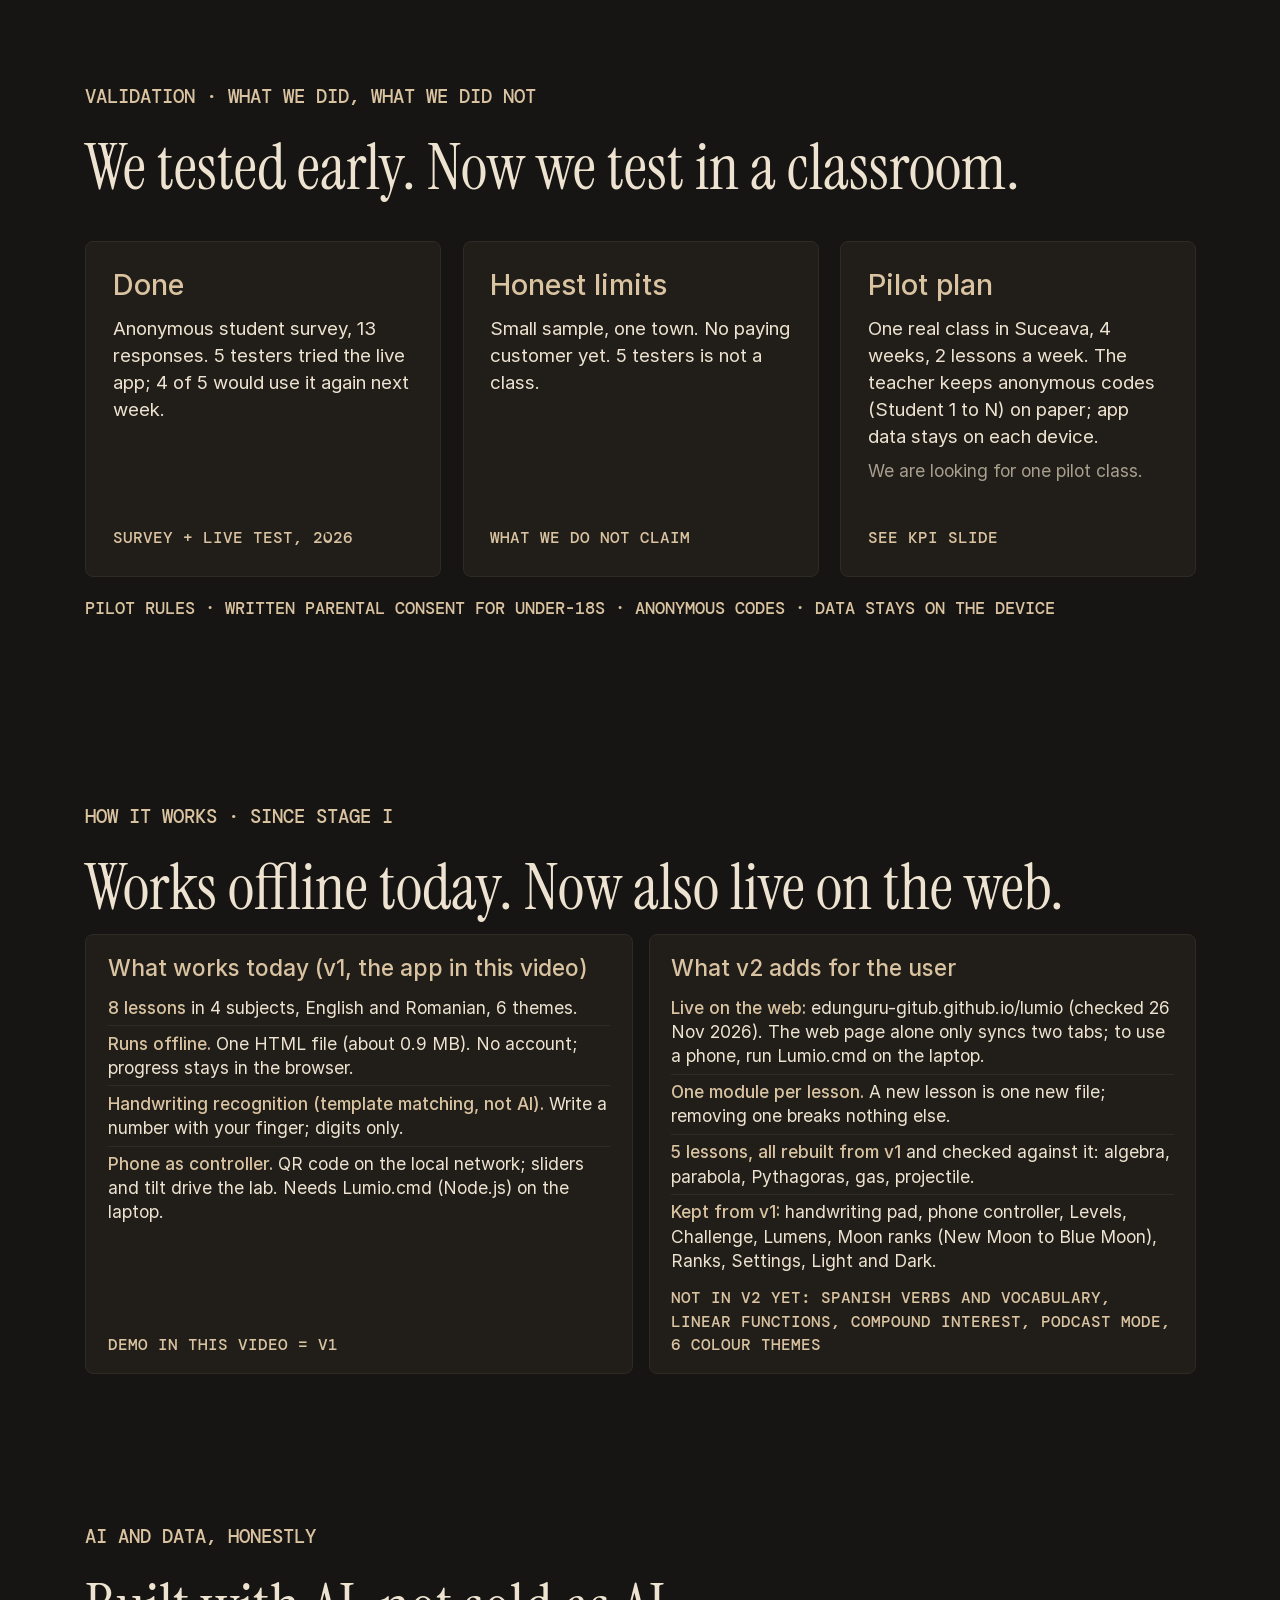
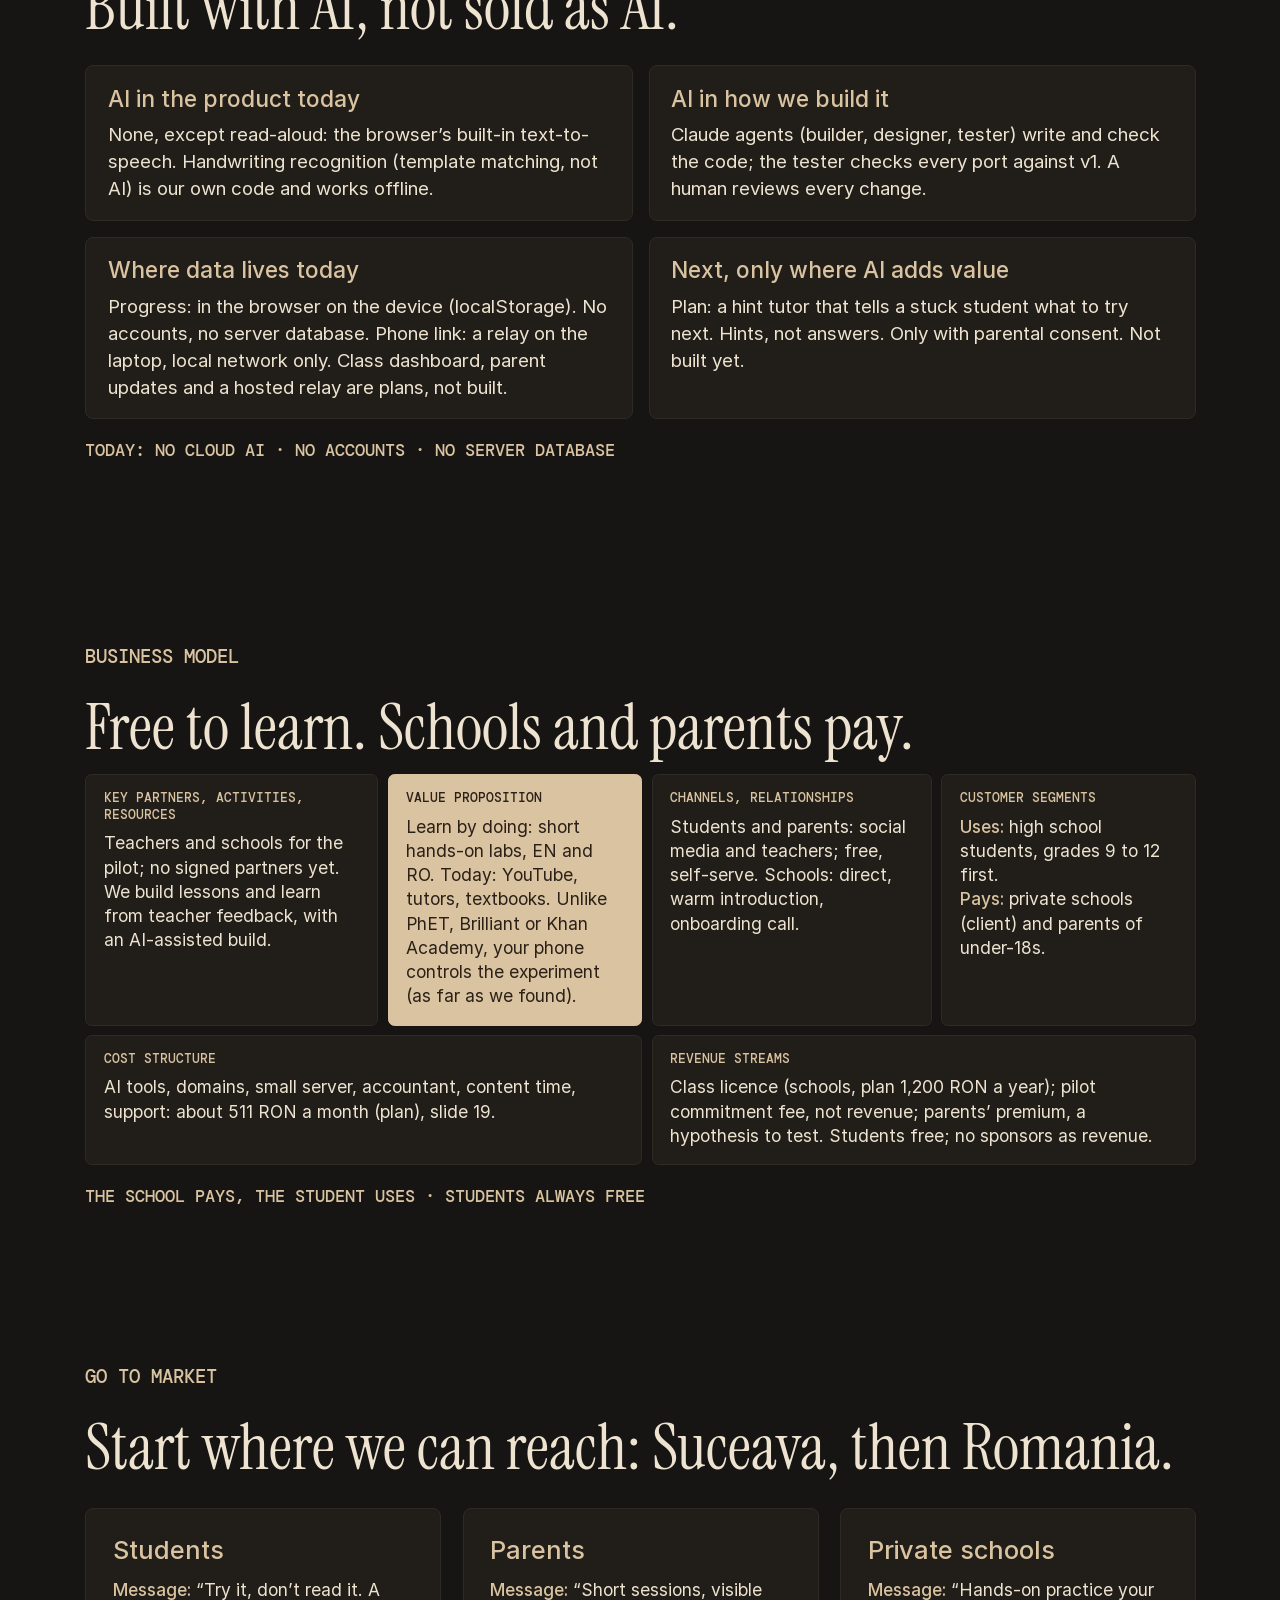
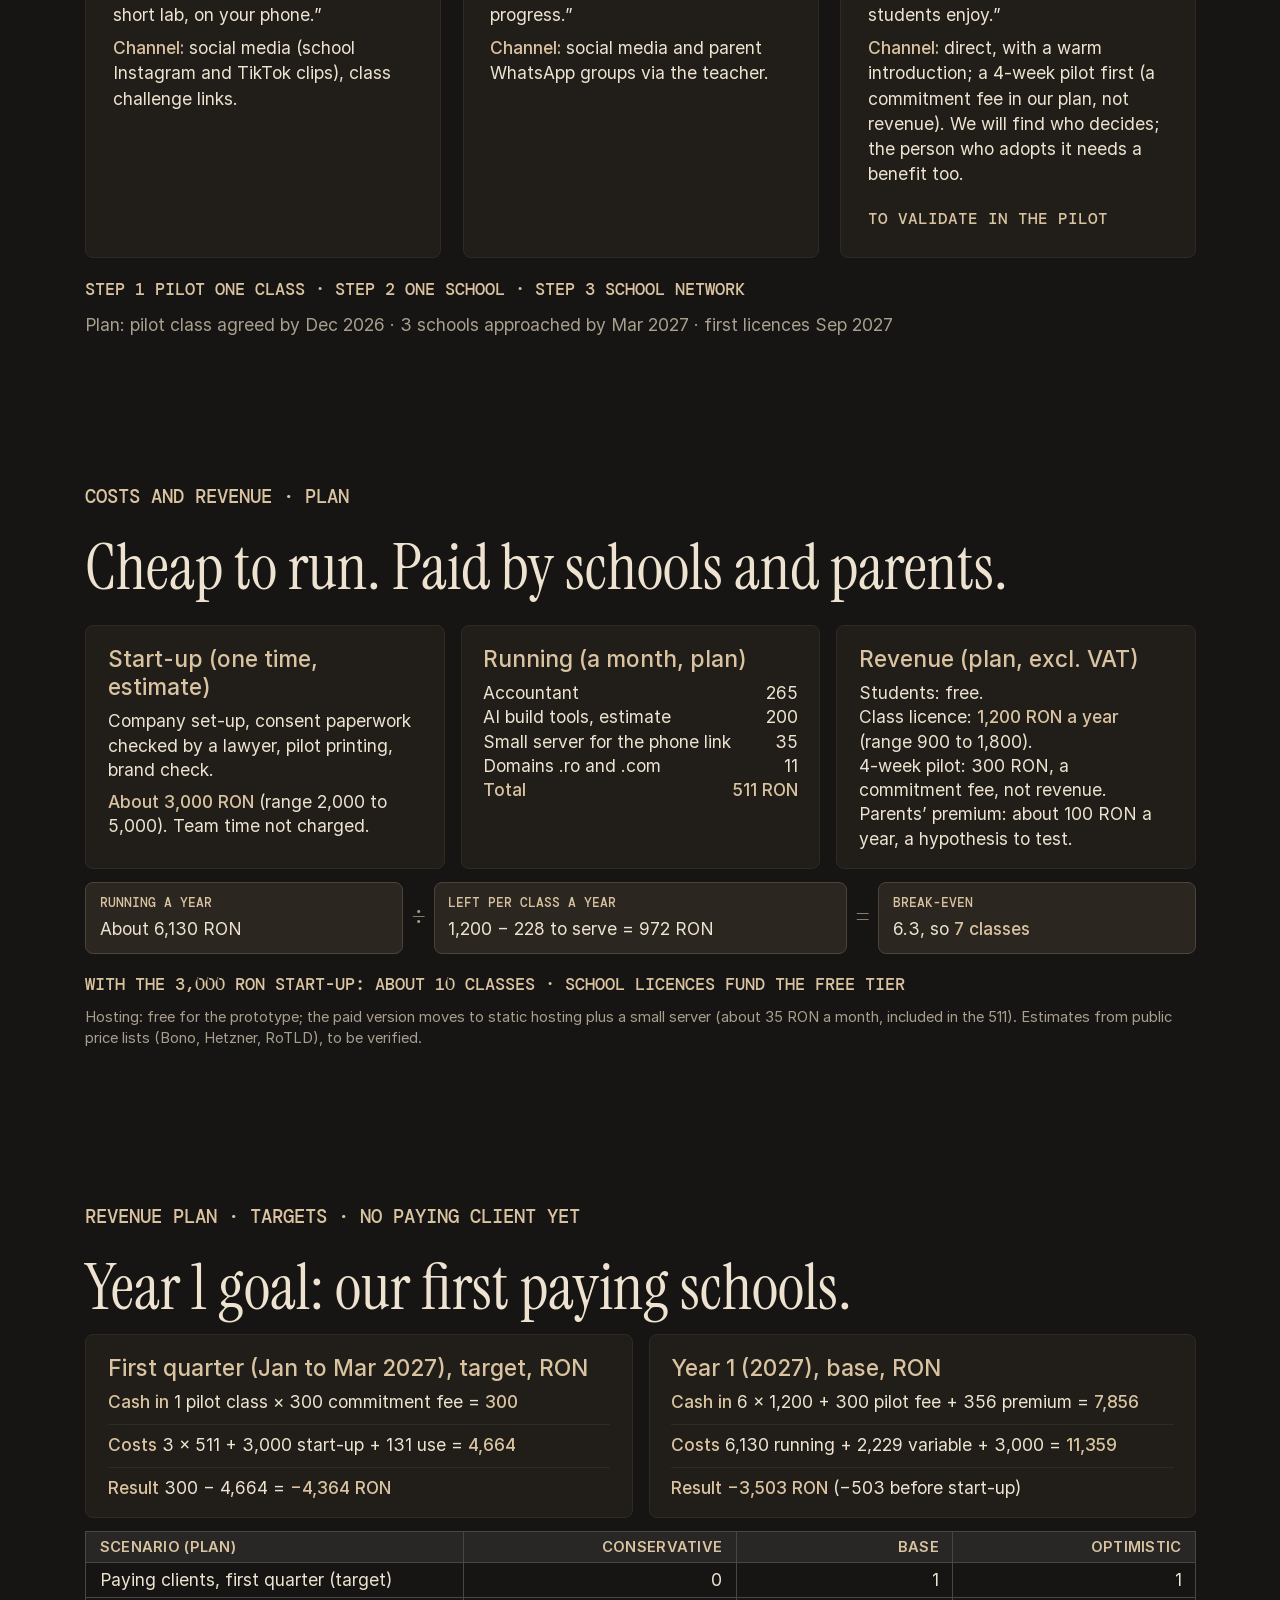
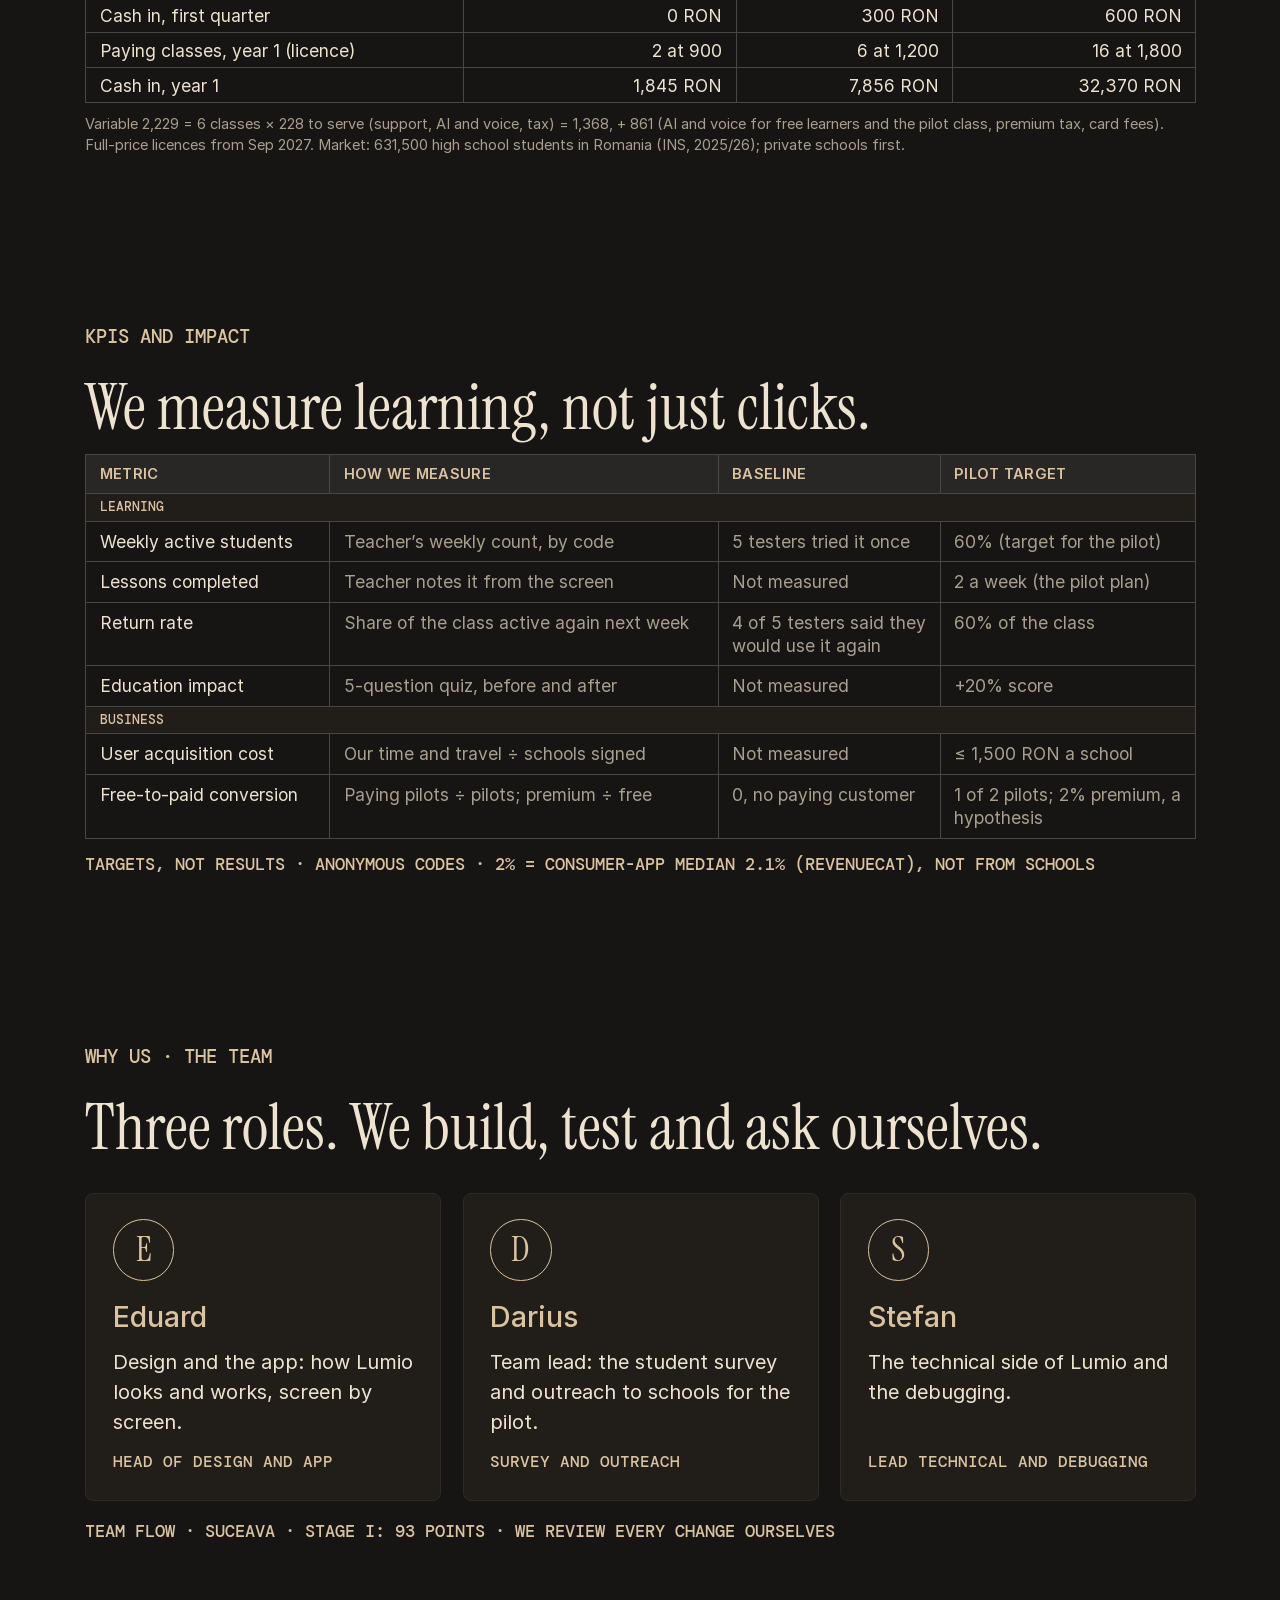
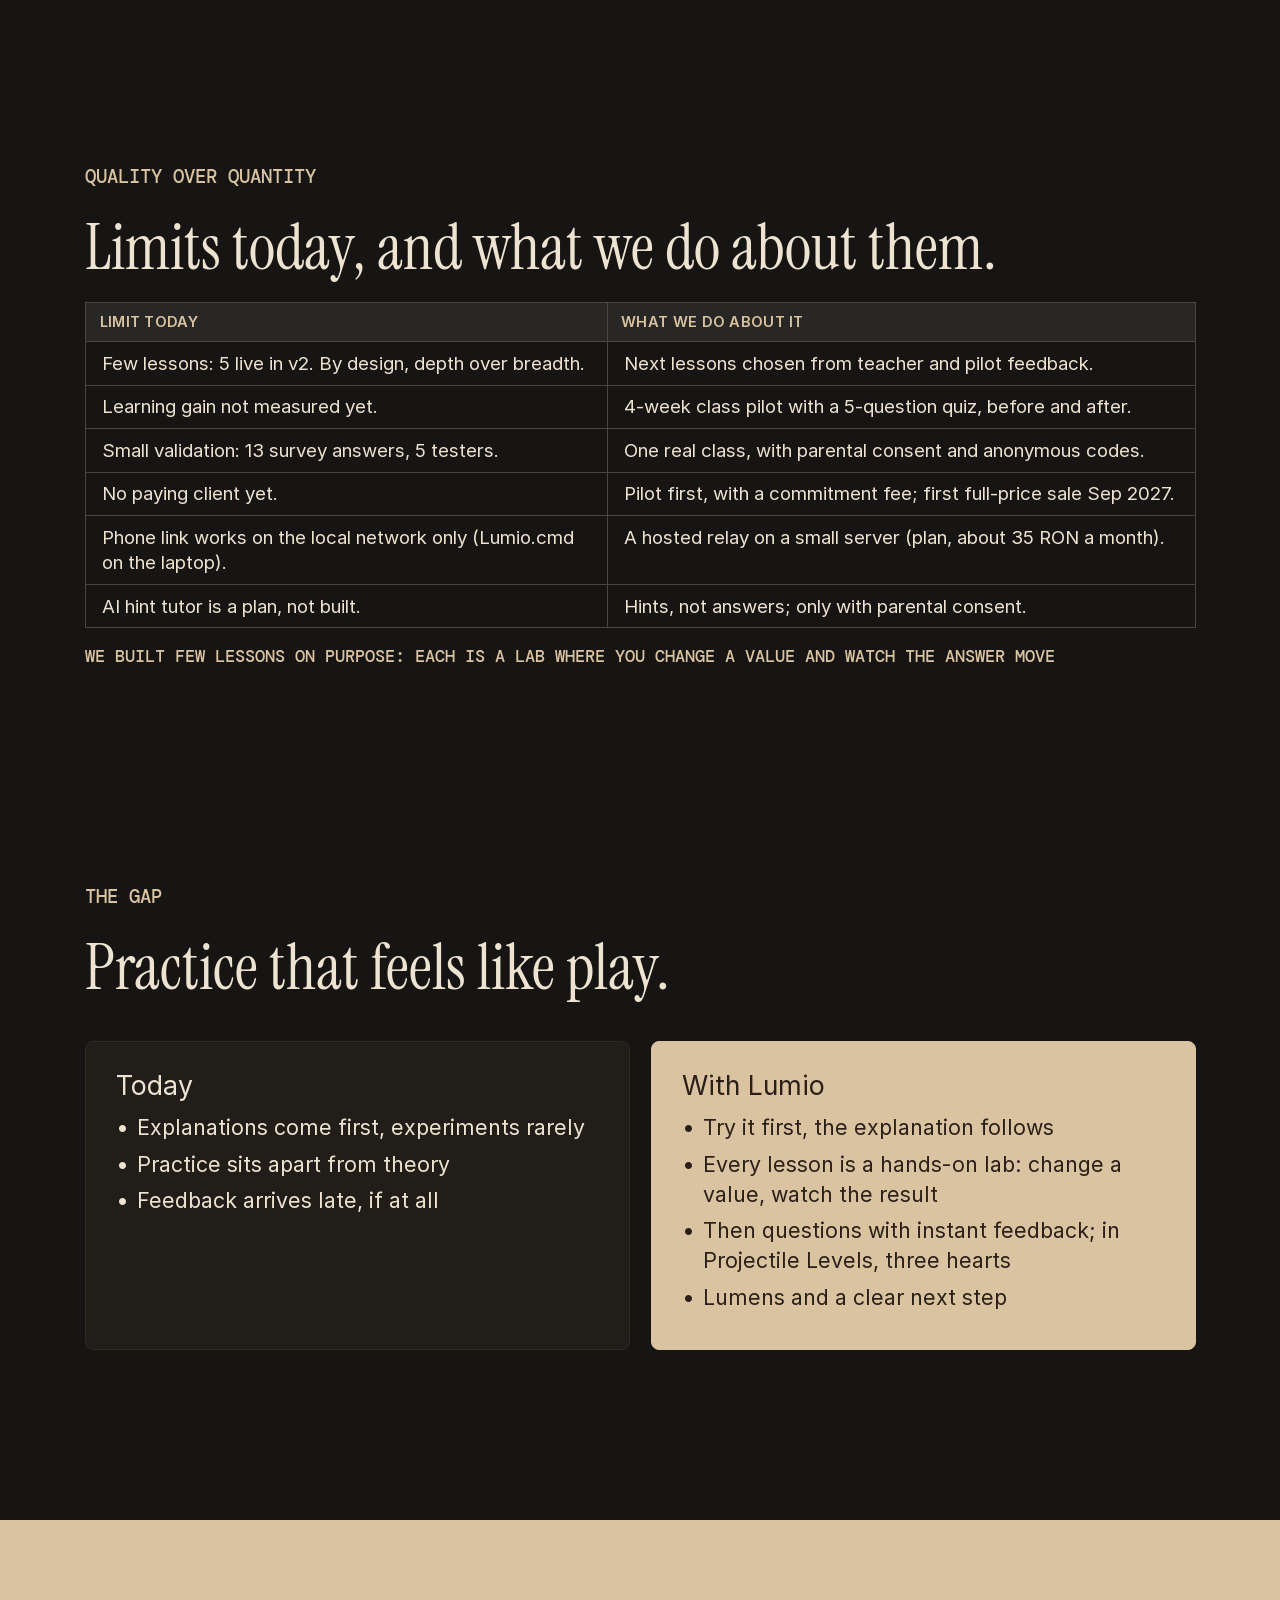
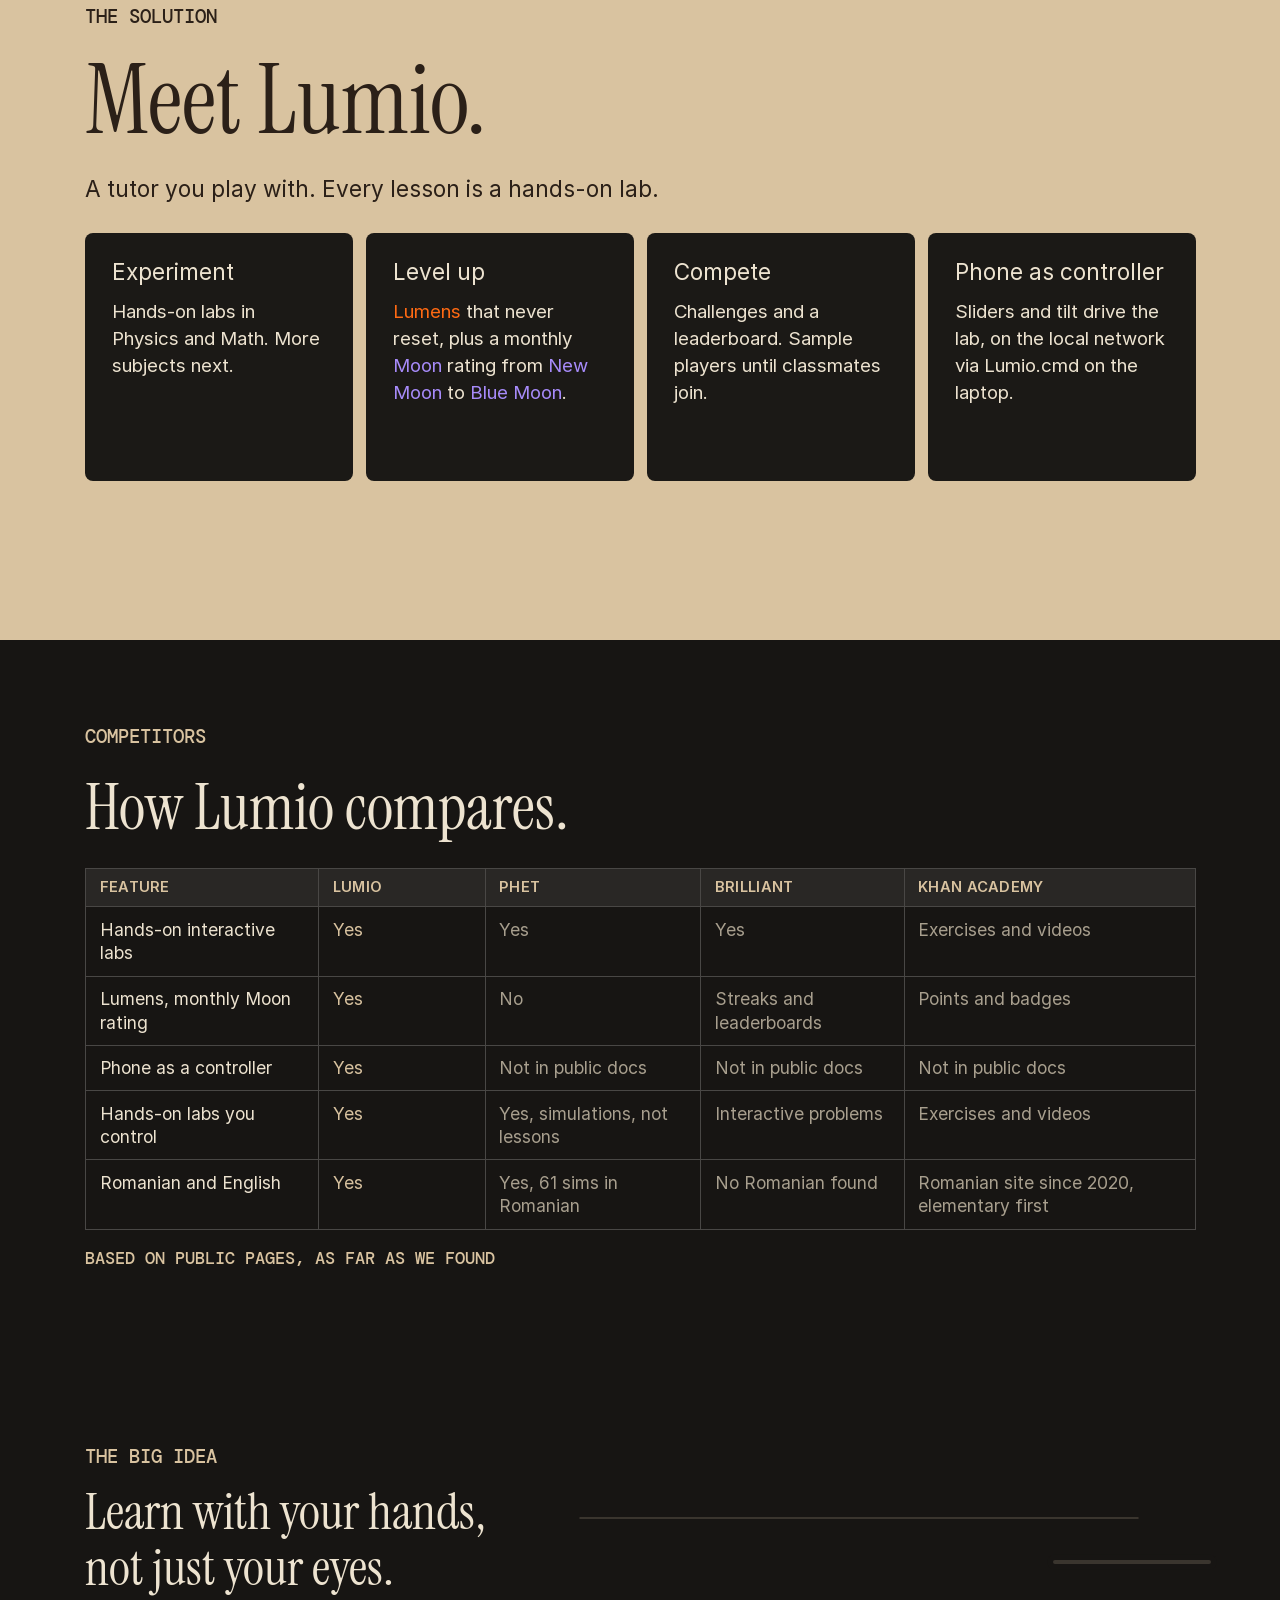
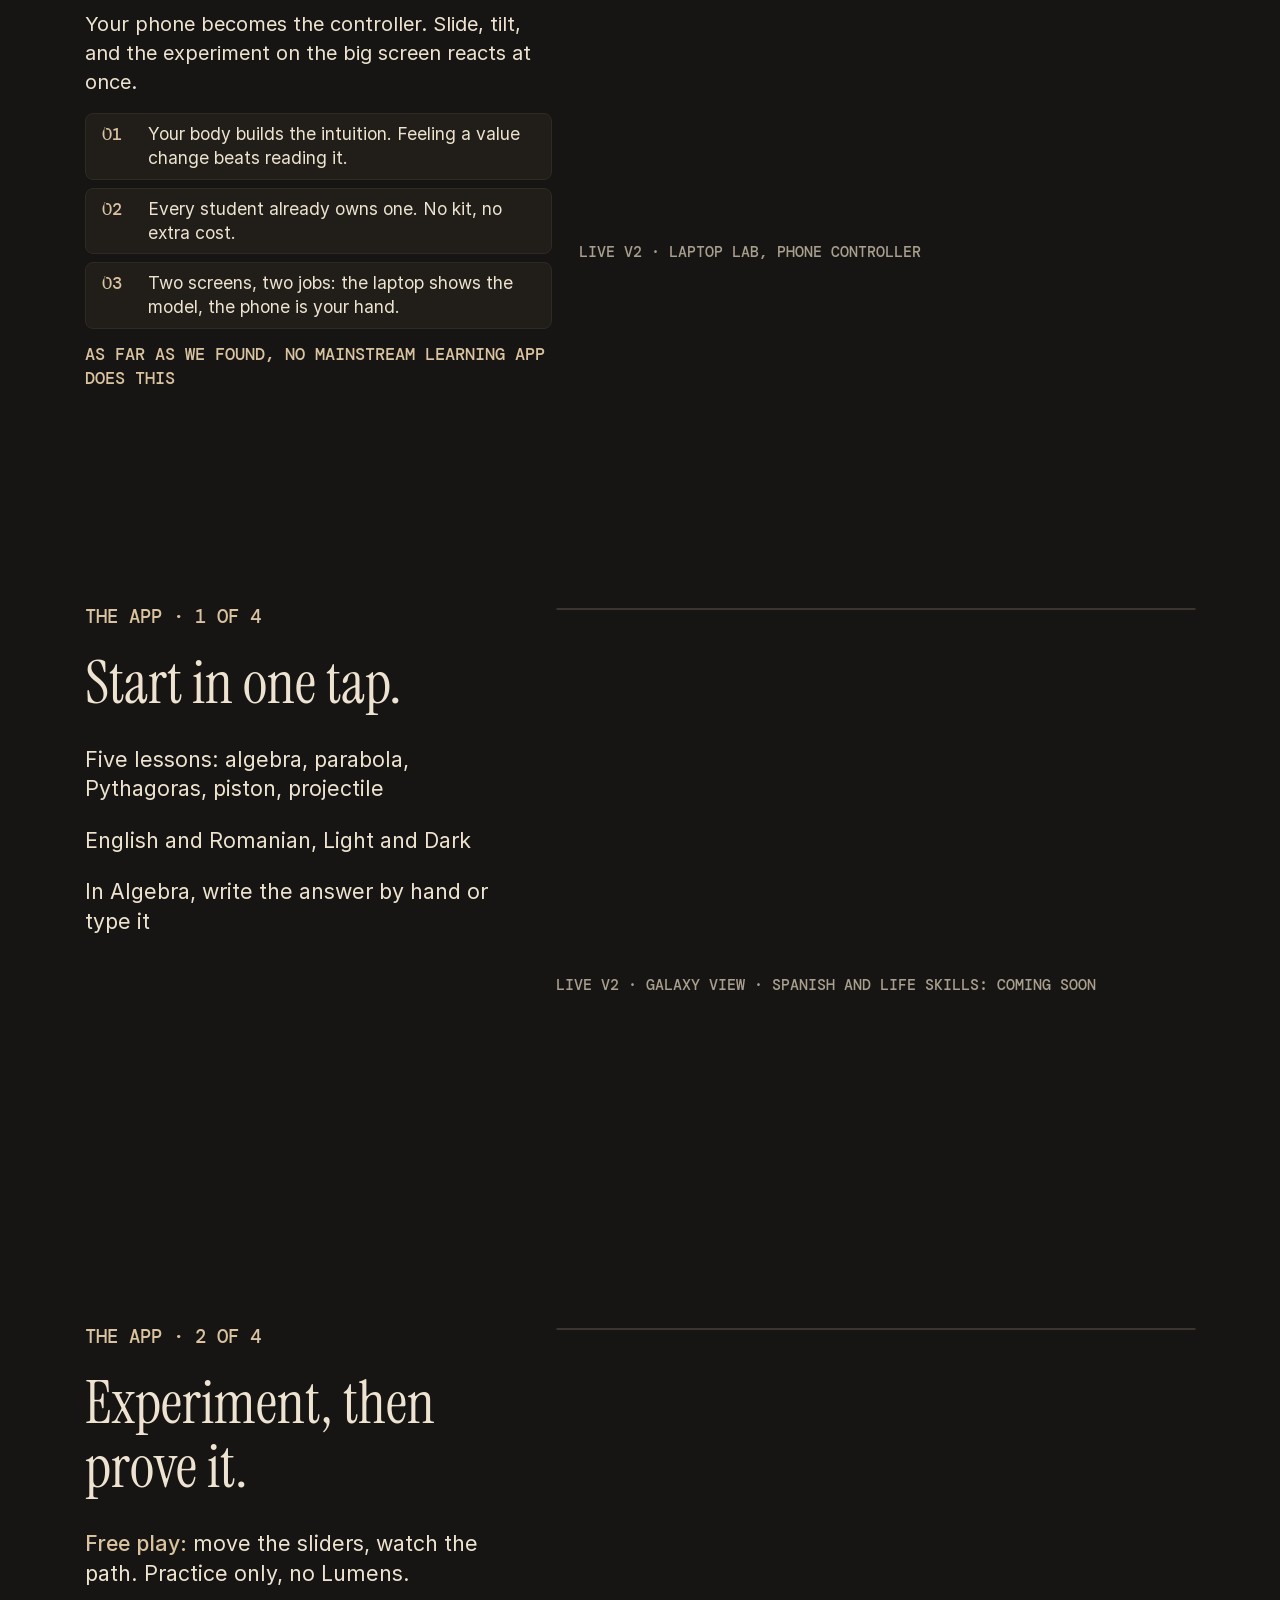
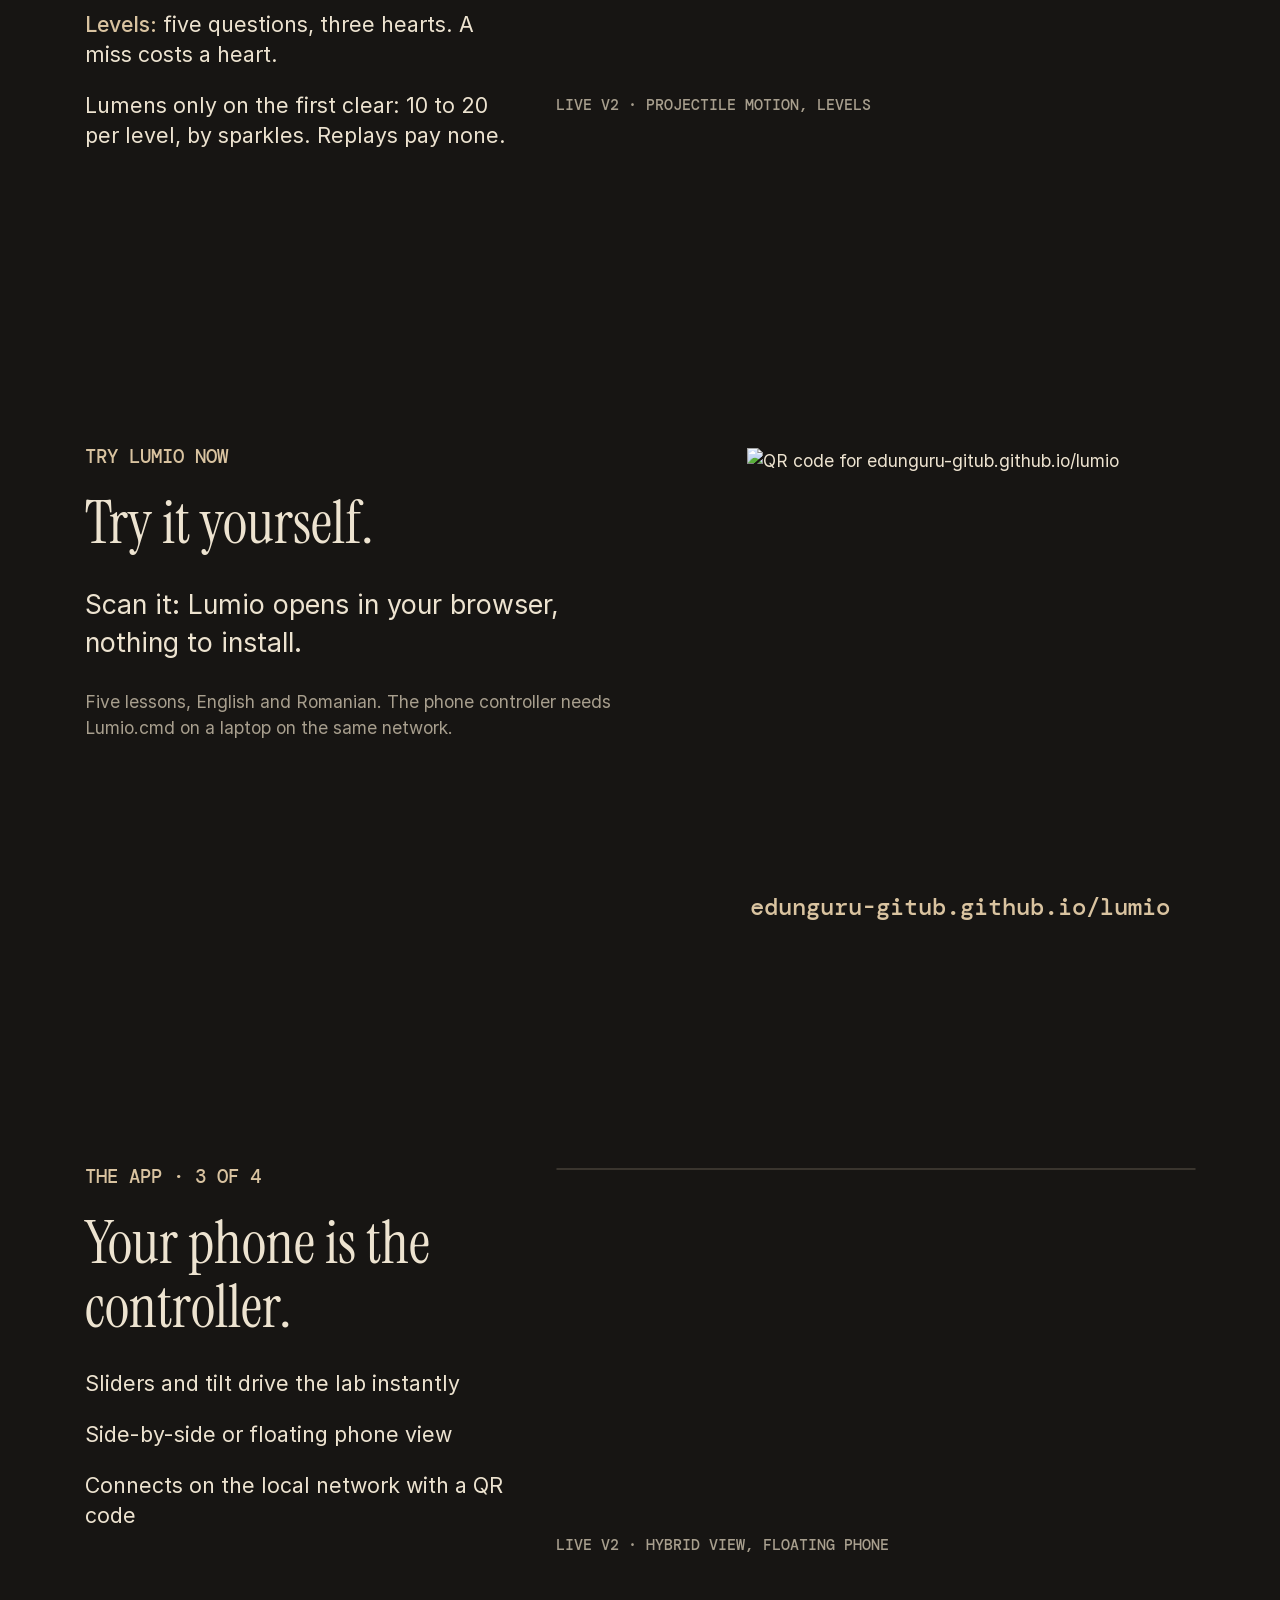
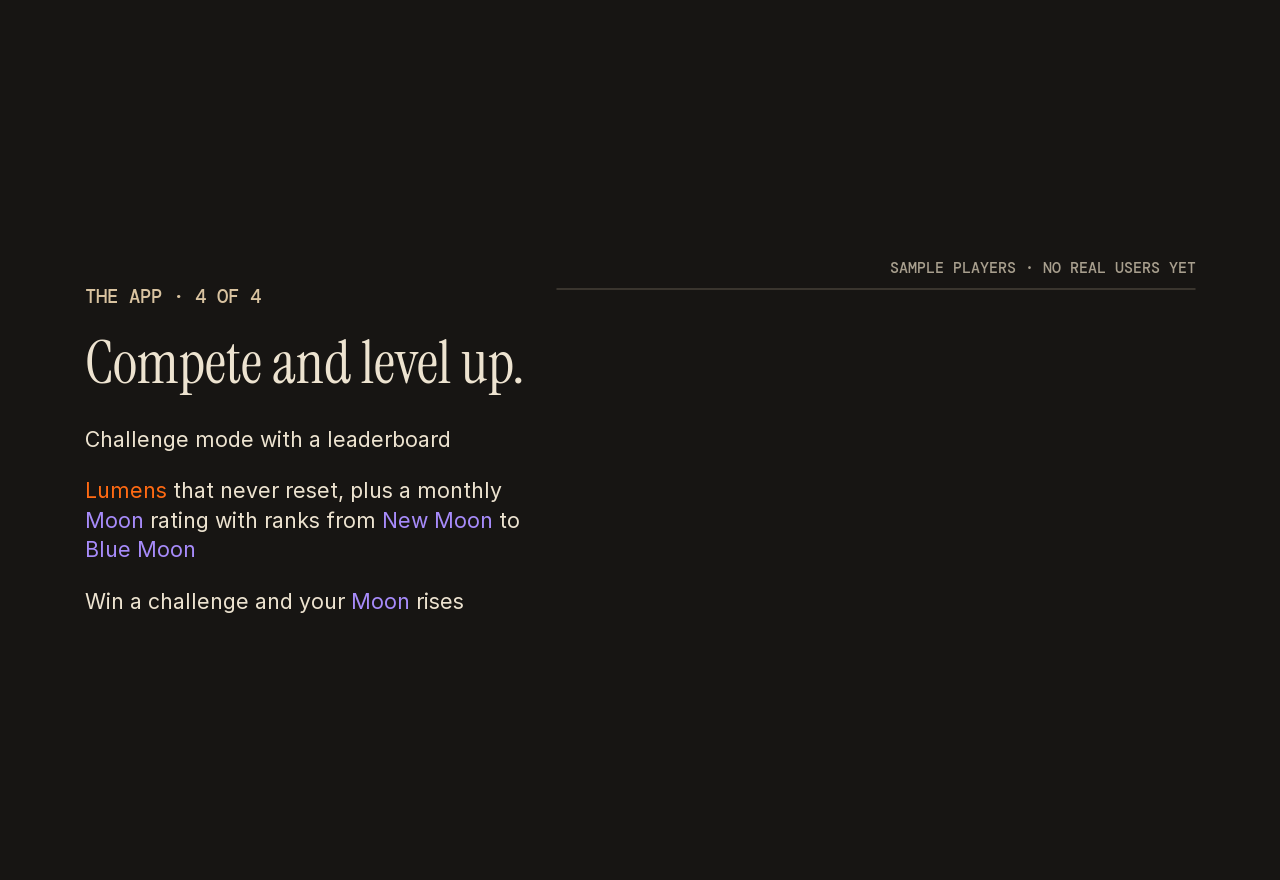
==== commit 469327eb: "stage2 deck draft6: slides true for v2 Co-Authored-By: Claude Opus 5.5 <noreply@anthropic.com> Claud" ====
--- a/tools/deck/slides.html
+++ b/tools/deck/slides.html
@@ -42,6 +42,24 @@
 .lim td{font-size:14pt;padding:6.5pt 12pt}.lim td+td{color:var(--ink)}
 #s15 .tiles4 li{padding-top:4pt}#s15 li+li{margin-top:4pt}#s15 h1,#s17 h1,#s19b h1,#s20 h1{margin-bottom:8pt!important}#s17 .bmc{gap:7pt}
 .sus{font:400 19pt/1.2 var(--head);color:var(--tan);margin-top:10pt}
+/* DRAFT6 rebuilt pages (old 3-5, 9-14): same look as the original pages */
+.lum{color:#FF6A13}.moon{color:#A78BFA}
+.two .tile{padding:20pt 22pt}.tile h3.plain{color:var(--ink);font-weight:400;font-size:20pt}.tile.t h3.plain{color:#2B2018}
+ul.dot li{font-size:16pt;line-height:1.4;padding-left:16pt;position:relative}ul.dot li:before{content:'•';position:absolute;left:0}ul.dot li+li{margin-top:5pt}
+.tanpage,.tanpage.slide{background:var(--tan)}.tanpage .k{color:#2B2018}.tanpage h1.big{font-size:72pt;color:#2B2018;margin:16pt 0 14pt}
+.lead{font-size:17pt;color:#2B2018;margin-bottom:20pt}
+.c4{grid-template-columns:repeat(4,1fr);min-height:186pt;gap:10pt}.c4 .tile{background:#1B1916;border:0}.c4 h3{color:var(--ink);font-size:17pt;font-weight:400}.c4 p{font-size:14pt;line-height:1.45}
+.c4 .lum{color:#FF6A13}
+table.cmp td{font-size:13pt;padding:8pt 10pt}table.cmp td:nth-child(2){color:var(--tan)}table.cmp th:nth-child(2){color:var(--tan)}
+.split .lcol{width:330pt;padding-top:30pt}.split h1{margin:18pt 0 22pt;font-size:44pt}
+.lead2{font-size:15pt;line-height:1.45;margin-bottom:12pt}
+ol.num{list-style:none}ol.num li{background:var(--card);border:.75pt solid var(--line);border-radius:6pt;padding:6pt 12pt 6pt 46pt;position:relative;font-size:13pt;line-height:1.4}
+ol.num li+li{margin-top:6pt}ol.num i{position:absolute;left:12pt;top:6pt;font:500 13pt/1.4 var(--mono);font-style:normal;color:var(--tan)}
+ul.bl li{font-size:16pt;line-height:1.4}ul.bl li+li{margin-top:16pt}
+.shot{position:absolute;border:.75pt solid #3A352E;border-radius:8pt;display:block}
+.shot.ph{border-radius:14pt;border:2pt solid #3A352E;box-shadow:0 0 0 4pt var(--bg)}
+.cap{position:absolute;font:500 11pt/1.3 var(--mono);color:var(--muted);text-transform:uppercase}
+.url{font:500 18pt/1.3 var(--mono);color:var(--tan);margin-top:18pt}
 </style></head><body>
 
 <!-- NEW 8 · Validation upgrade -->
@@ -95,7 +113,7 @@
  <h1 style="margin-bottom:16pt">Free to learn. Schools and parents pay.</h1>
  <div class="bmc">
   <div class="tile"><h3>Key partners, activities, resources</h3><p>Teachers and schools for the pilot; no signed partners yet. We build lessons and learn from teacher feedback, with an AI-assisted build.</p></div>
-  <div class="tile t"><h3>Value proposition</h3><p>Learn by doing: 3-minute labs, EN and RO. Today: YouTube, tutors, textbooks. Unlike PhET, Brilliant or Khan Academy, your phone controls the experiment (as far as we found).</p></div>
+  <div class="tile t"><h3>Value proposition</h3><p>Learn by doing: short hands-on labs, EN and RO. Today: YouTube, tutors, textbooks. Unlike PhET, Brilliant or Khan Academy, your phone controls the experiment (as far as we found).</p></div>
   <div class="tile"><h3>Channels, relationships</h3><p>Students and parents: social media and teachers; free, self-serve. Schools: direct, warm introduction, onboarding call.</p></div>
   <div class="tile"><h3>Customer segments</h3><p><b>Uses:</b> high school students, grades 9 to 12 first.<br><b>Pays:</b> private schools (client) and parents of <span class="nw">under-18s.</span></p></div>
   <div class="tile wide"><h3>Cost structure</h3><p>AI tools, domains, small server, accountant, content time, support: about 511 RON a month (plan), slide 19.</p></div>
@@ -109,7 +127,7 @@
  <div class="k">Go to market</div>
  <h1 style="margin-bottom:18pt">Start where we can reach: Suceava, then Romania.</h1>
  <div class="row c3" style="min-height:0">
-  <div class="tile"><h3>Students</h3><p><b>Message:</b> “Try it, don’t read it. 3 minutes, on your phone.”</p><p class="mt"><b>Channel:</b> social media (school Instagram and TikTok clips), class challenge links.</p></div>
+  <div class="tile"><h3>Students</h3><p><b>Message:</b> “Try it, don’t read it. A short lab, on your phone.”</p><p class="mt"><b>Channel:</b> social media (school Instagram and TikTok clips), class challenge links.</p></div>
   <div class="tile"><h3>Parents</h3><p><b>Message:</b> “Short sessions, visible progress.”</p><p class="mt"><b>Channel:</b> social media and parent WhatsApp groups via the teacher.</p></div>
   <div class="tile"><h3>Private schools</h3><p><b>Message:</b> “Hands-on practice your students enjoy.”</p><p class="mt"><b>Channel:</b> direct, with a warm introduction; a 4-week pilot first (a commitment fee in our plan, not revenue). We will find who decides; the person who adopts it needs a benefit too.</p><div class="f" style="margin-top:8pt;padding-top:8pt">To validate in the pilot</div></div>
  </div>
@@ -203,4 +221,131 @@
  </table>
  <div class="strip" style="margin-top:12pt">We built few lessons on purpose: each is a lab where you change a value and watch the answer move</div>
 </section>
+
+<!-- DRAFT6: old pages rebuilt so every claim is true for live v2 (Eduard OK 27 Nov). Screenshots: img[data-shot] filled by build.js from SHOTS_DIR (tools/deck/shots.js, never committed) -->
+<!-- REBUILT o3 · The gap -->
+<section class="slide" id="gap">
+ <div class="k">The gap</div>
+ <h1>Practice that feels like play.</h1>
+ <div class="row c2 two" style="min-height:232pt">
+  <div class="tile"><h3 class="plain">Today</h3><ul class="dot">
+   <li>Explanations come first, experiments rarely</li><li>Practice sits apart from theory</li><li>Feedback arrives late, if at all</li></ul></div>
+  <div class="tile t"><h3 class="plain">With Lumio</h3><ul class="dot">
+   <li>Try it first, the explanation follows</li><li>Every lesson is a hands-on lab: change a value, watch the result</li>
+   <li>Then questions with instant feedback; in Projectile Levels, three hearts</li><li>Lumens and a clear next step</li></ul></div>
+ </div>
+</section>
+
+<!-- REBUILT o4 · The solution (tan page, as the original) -->
+<section class="slide tanpage" id="sol">
+ <div class="k">The solution</div>
+ <h1 class="big">Meet Lumio.</h1>
+ <p class="lead">A tutor you play with. Every lesson is a hands-on lab.</p>
+ <div class="row c4">
+  <div class="tile"><h3>Experiment</h3><p>Hands-on labs in Physics and Math. More subjects next.</p></div>
+  <div class="tile"><h3>Level up</h3><p><span class="lum">Lumens</span> that never reset, plus a monthly <span class="moon">Moon</span> rating from <span class="moon">New Moon</span> to <span class="moon">Blue Moon</span>.</p></div>
+  <div class="tile"><h3>Compete</h3><p>Challenges and a leaderboard. Sample players until classmates join.</p></div>
+  <div class="tile"><h3>Phone as controller</h3><p>Sliders and tilt drive the lab, on the local network via Lumio.cmd on the laptop.</p></div>
+ </div>
+</section>
+
+<!-- REBUILT o5 · Competitors (Lumio column tan: orange is for Lumens only) -->
+<section class="slide" id="comp">
+ <div class="k">Competitors</div>
+ <h1 style="margin-bottom:18pt">How Lumio compares.</h1>
+ <table class="cmp">
+  <tr><th style="width:21%">Feature</th><th style="width:15%">Lumio</th><th>PhET</th><th>Brilliant</th><th>Khan Academy</th></tr>
+  <tr><td>Hands-on interactive labs</td><td>Yes</td><td>Yes</td><td>Yes</td><td>Exercises and videos</td></tr>
+  <tr><td>Lumens, monthly Moon rating</td><td>Yes</td><td>No</td><td>Streaks and leaderboards</td><td>Points and badges</td></tr>
+  <tr><td>Phone as a controller</td><td>Yes</td><td>Not in public docs</td><td>Not in public docs</td><td>Not in public docs</td></tr>
+  <tr><td>Hands-on labs you control</td><td>Yes</td><td>Yes, simulations, not lessons</td><td>Interactive problems</td><td>Exercises and videos</td></tr>
+  <tr><td>Romanian and English</td><td>Yes</td><td>Yes, 61 sims in Romanian</td><td>No Romanian found</td><td>Romanian site since 2020, elementary first</td></tr>
+ </table>
+ <div class="strip" style="margin-top:12pt">Based on public pages, as far as we found</div>
+</section>
+
+<!-- REBUILT o8 · The big idea (v2 gas lab + v2 phone controller) -->
+<section class="slide split" id="idea">
+ <div class="lcol" style="width:350pt;padding-top:0">
+  <div class="k">The big idea</div>
+  <h1 style="font-size:38pt;margin:14pt 0 10pt">Learn with your hands, not just your eyes.</h1>
+  <p class="lead2">Your phone becomes the controller. Slide, tilt, and the experiment on the big screen reacts at once.</p>
+  <ol class="num">
+   <li><i>01</i>Your body builds the intuition. Feeling a value change beats reading it.</li>
+   <li><i>02</i>Every student already owns one. No kit, no extra cost.</li>
+   <li><i>03</i>Two screens, two jobs: the laptop shows the model, the phone is your hand.</li></ol>
+  <div class="strip" style="margin-top:10pt">As far as we found, no mainstream learning app does this</div>
+ </div>
+ <img class="shot" data-shot="gas.png" style="left:434pt;top:118pt;width:420pt" alt="">
+ <img class="shot ph" data-shot="phone.png" style="left:790pt;top:150pt;width:118pt" alt="">
+ <div class="cap" style="left:434pt;top:362pt;width:340pt">Live v2 · laptop lab, phone controller</div>
+</section>
+
+<!-- REBUILT o9 · The app 1 of 4 -->
+<section class="slide split" id="app1">
+ <div class="lcol">
+  <div class="k">The app · 1 of 4</div>
+  <h1>Start in one tap.</h1>
+  <ul class="bl">
+   <li>Five lessons: algebra, parabola, Pythagoras, piston, projectile</li>
+   <li>English and Romanian, Light and Dark</li>
+   <li>In Algebra, write the answer by hand or type it</li></ul>
+ </div>
+ <img class="shot" data-shot="galaxy.png" style="left:417pt;top:96pt;width:480pt" alt="">
+ <div class="cap" style="left:417pt;top:372pt">Live v2 · galaxy view · Spanish and Life skills: coming soon</div>
+</section>
+
+<!-- REBUILT o10 · The app 2 of 4 (projectile Levels; Lumens = 10 + 5 x (sparkles - 1) on the first clear, projectile.js lvFire) -->
+<section class="slide split" id="app2">
+ <div class="lcol">
+  <div class="k">The app · 2 of 4</div>
+  <h1>Experiment, then prove it.</h1>
+  <ul class="bl">
+   <li><b>Free play:</b> move the sliders, watch the path. Practice only, no Lumens.</li>
+   <li><b>Levels:</b> five questions, three hearts. A miss costs a heart.</li>
+   <li>Lumens only on the first clear: 10 to 20 per level, by sparkles. Replays pay none.</li></ul>
+ </div>
+ <img class="shot" data-shot="proj-levels.png" style="left:417pt;top:96pt;width:480pt" alt="">
+ <div class="cap" style="left:417pt;top:372pt">Live v2 · Projectile motion, Levels</div>
+</section>
+
+<!-- NEW (replaces o11 six themes) · Try Lumio now: styled QR (tools/qr/styled.js, EC H, decodes with jsQR) -->
+<section class="slide split" id="try">
+ <div class="lcol" style="width:400pt">
+  <div class="k">Try Lumio now</div>
+  <h1>Try it yourself.</h1>
+  <p class="lead2" style="font-size:20pt">Scan it: Lumio opens in your browser, nothing to install.</p>
+  <p class="muted" style="font-size:13pt;margin-top:20pt">Five lessons, English and Romanian. The phone controller needs Lumio.cmd on a laptop on the same network.</p>
+ </div>
+ <img data-shot="qr.png" style="position:absolute;left:560pt;top:96pt;width:320pt" alt="QR code for edunguru-gitub.github.io/lumio">
+ <div class="url" style="position:absolute;left:520pt;top:428pt;width:400pt;text-align:center;margin:0">edunguru-gitub.github.io/lumio</div>
+</section>
+
+<!-- REBUILT o12 · The app 3 of 4 (v2 Hybrid dock) -->
+<section class="slide split" id="app3">
+ <div class="lcol">
+  <div class="k">The app · 3 of 4</div>
+  <h1>Your phone is the controller.</h1>
+  <ul class="bl">
+   <li>Sliders and tilt drive the lab instantly</li>
+   <li>Side-by-side or floating phone view</li>
+   <li>Connects on the local network with a QR code</li></ul>
+ </div>
+ <img class="shot" data-shot="gas-float.png" style="left:417pt;top:96pt;width:480pt" alt="">
+ <div class="cap" style="left:417pt;top:372pt">Live v2 · Hybrid view, floating phone</div>
+</section>
+
+<!-- REBUILT o13 · The app 4 of 4 (v2 Ranks; confetti line dropped: confetti also plays on lesson wins and streaks) -->
+<section class="slide split" id="app4">
+ <div class="lcol">
+  <div class="k">The app · 4 of 4</div>
+  <h1>Compete and level up.</h1>
+  <ul class="bl">
+   <li>Challenge mode with a leaderboard</li>
+   <li><span class="lum">Lumens</span> that never reset, plus a monthly <span class="moon">Moon</span> rating with ranks from <span class="moon">New Moon</span> to <span class="moon">Blue Moon</span></li>
+   <li>Win a challenge and your <span class="moon">Moon</span> rises</li></ul>
+ </div>
+ <div class="cap" style="left:417pt;top:74pt;width:480pt;text-align:right">Sample players · no real users yet</div>
+ <img class="shot" data-shot="ranks.png" style="left:417pt;top:96pt;width:480pt" alt="">
+</section>
 </body></html>
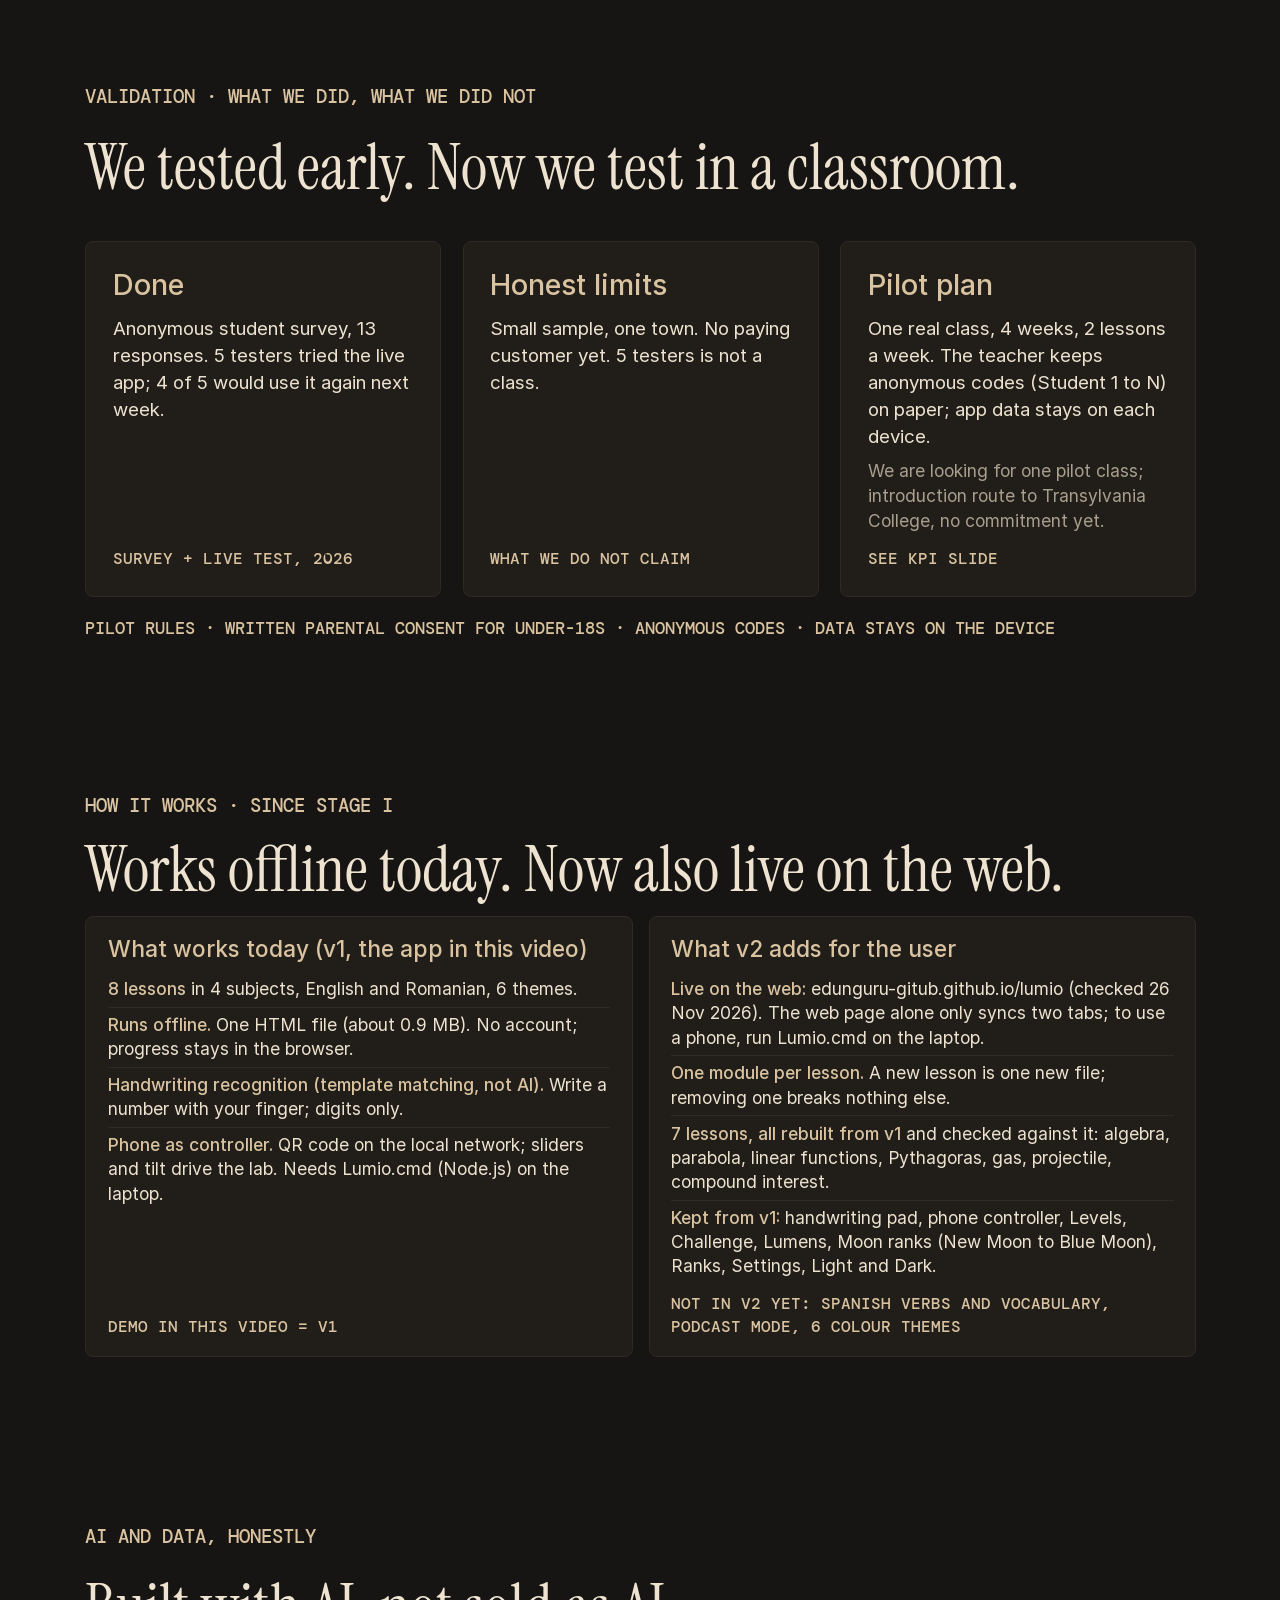
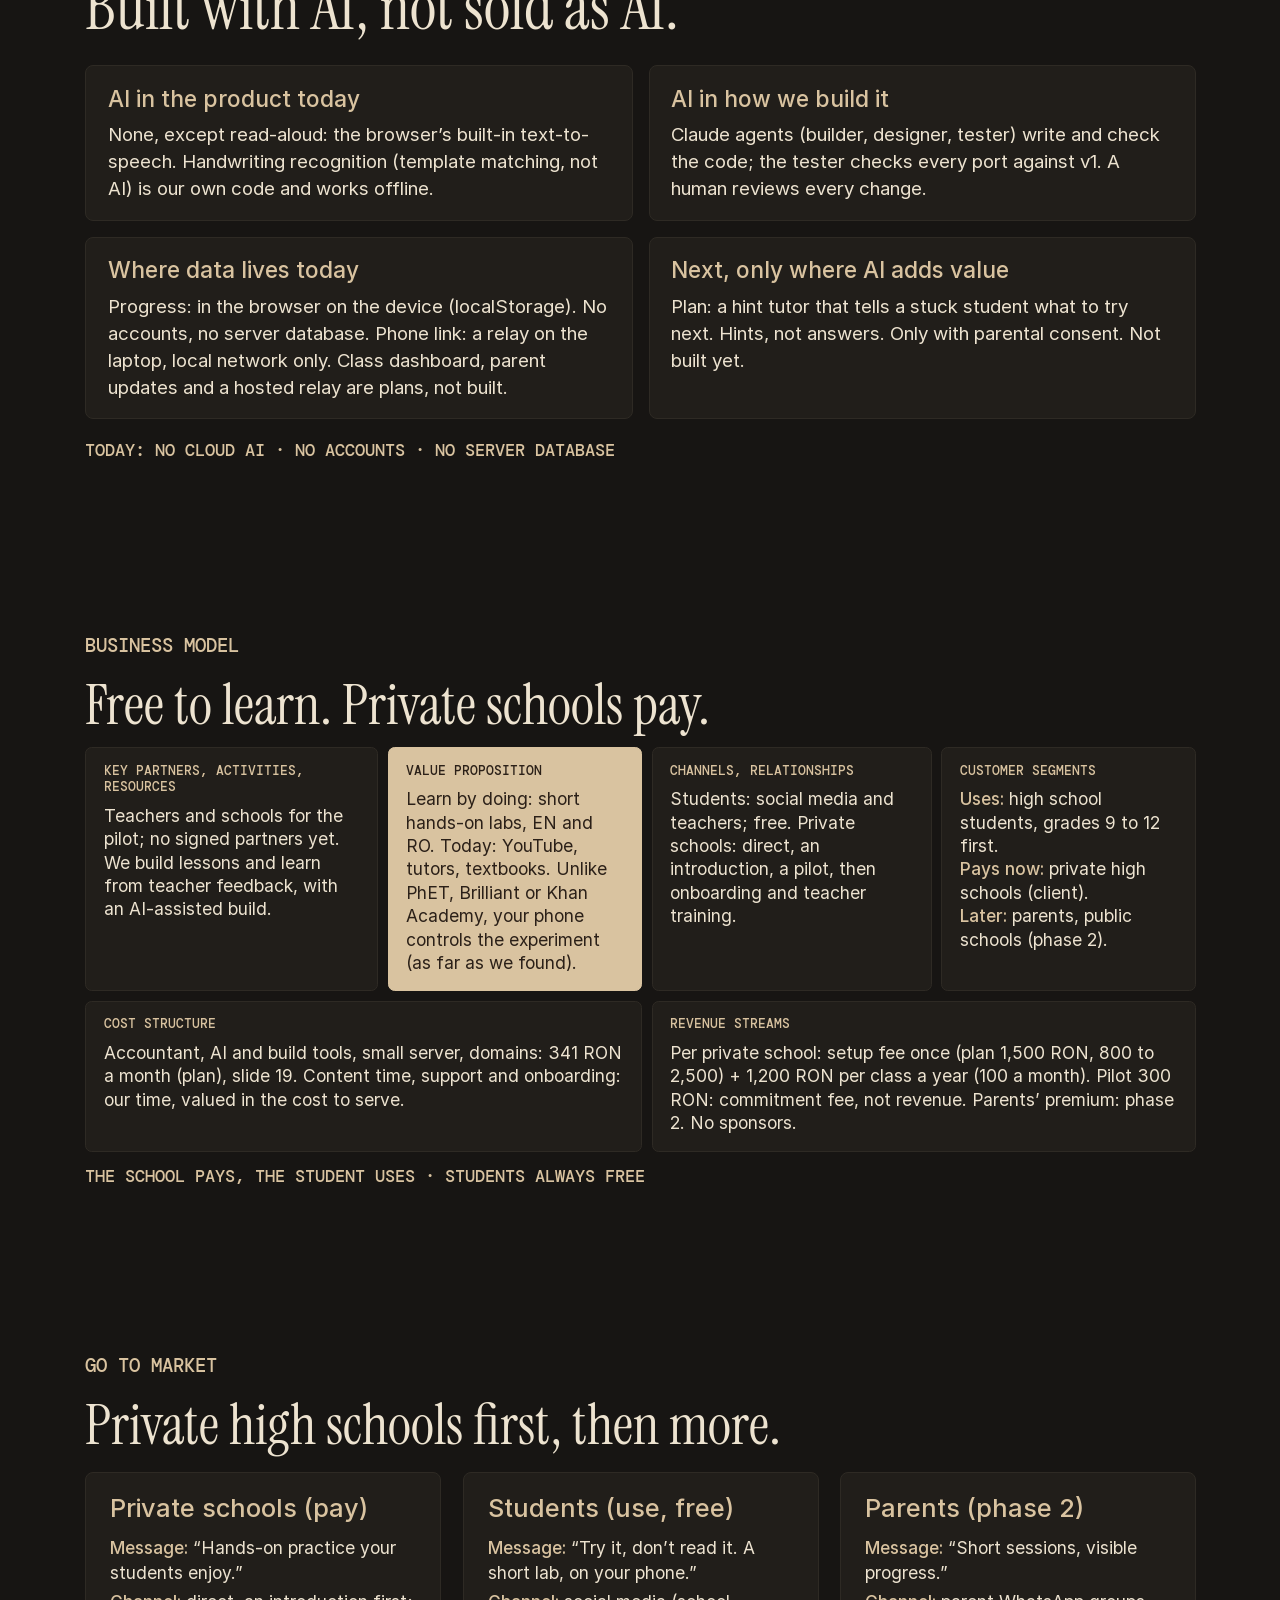
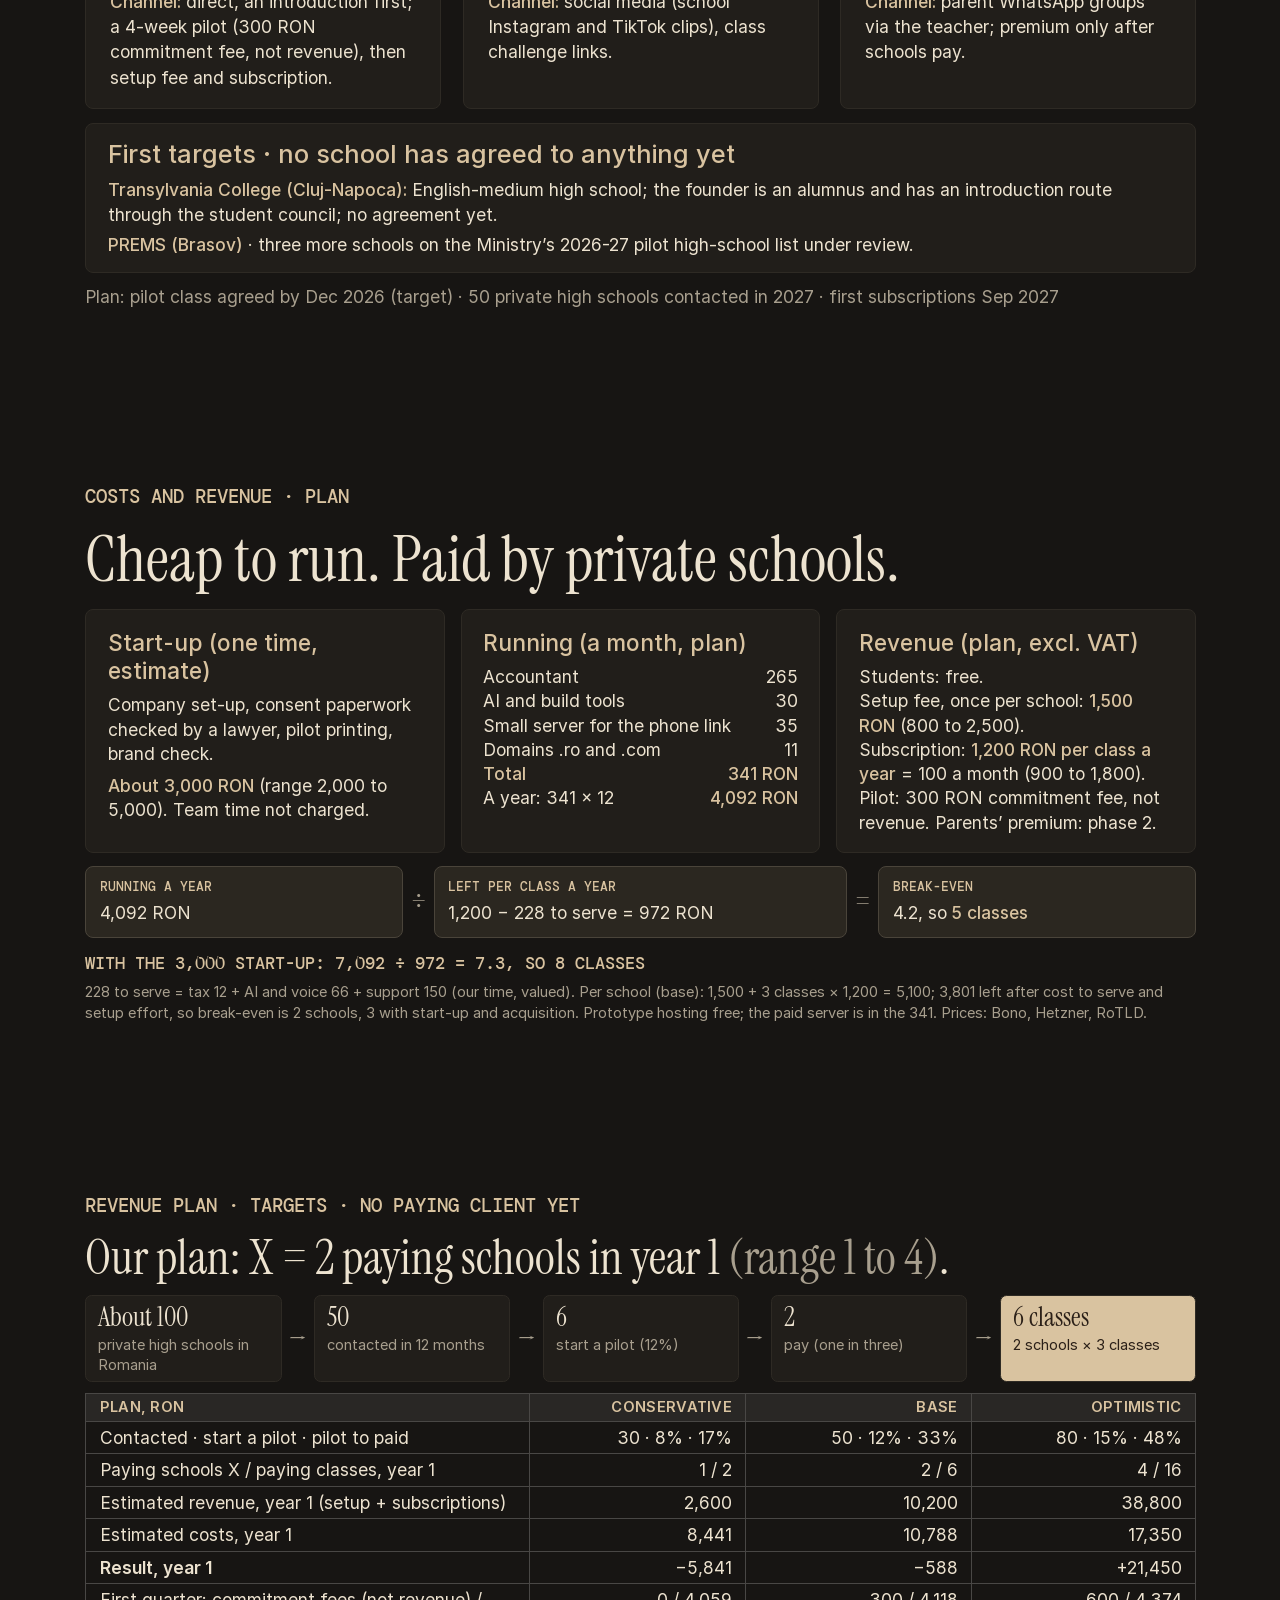
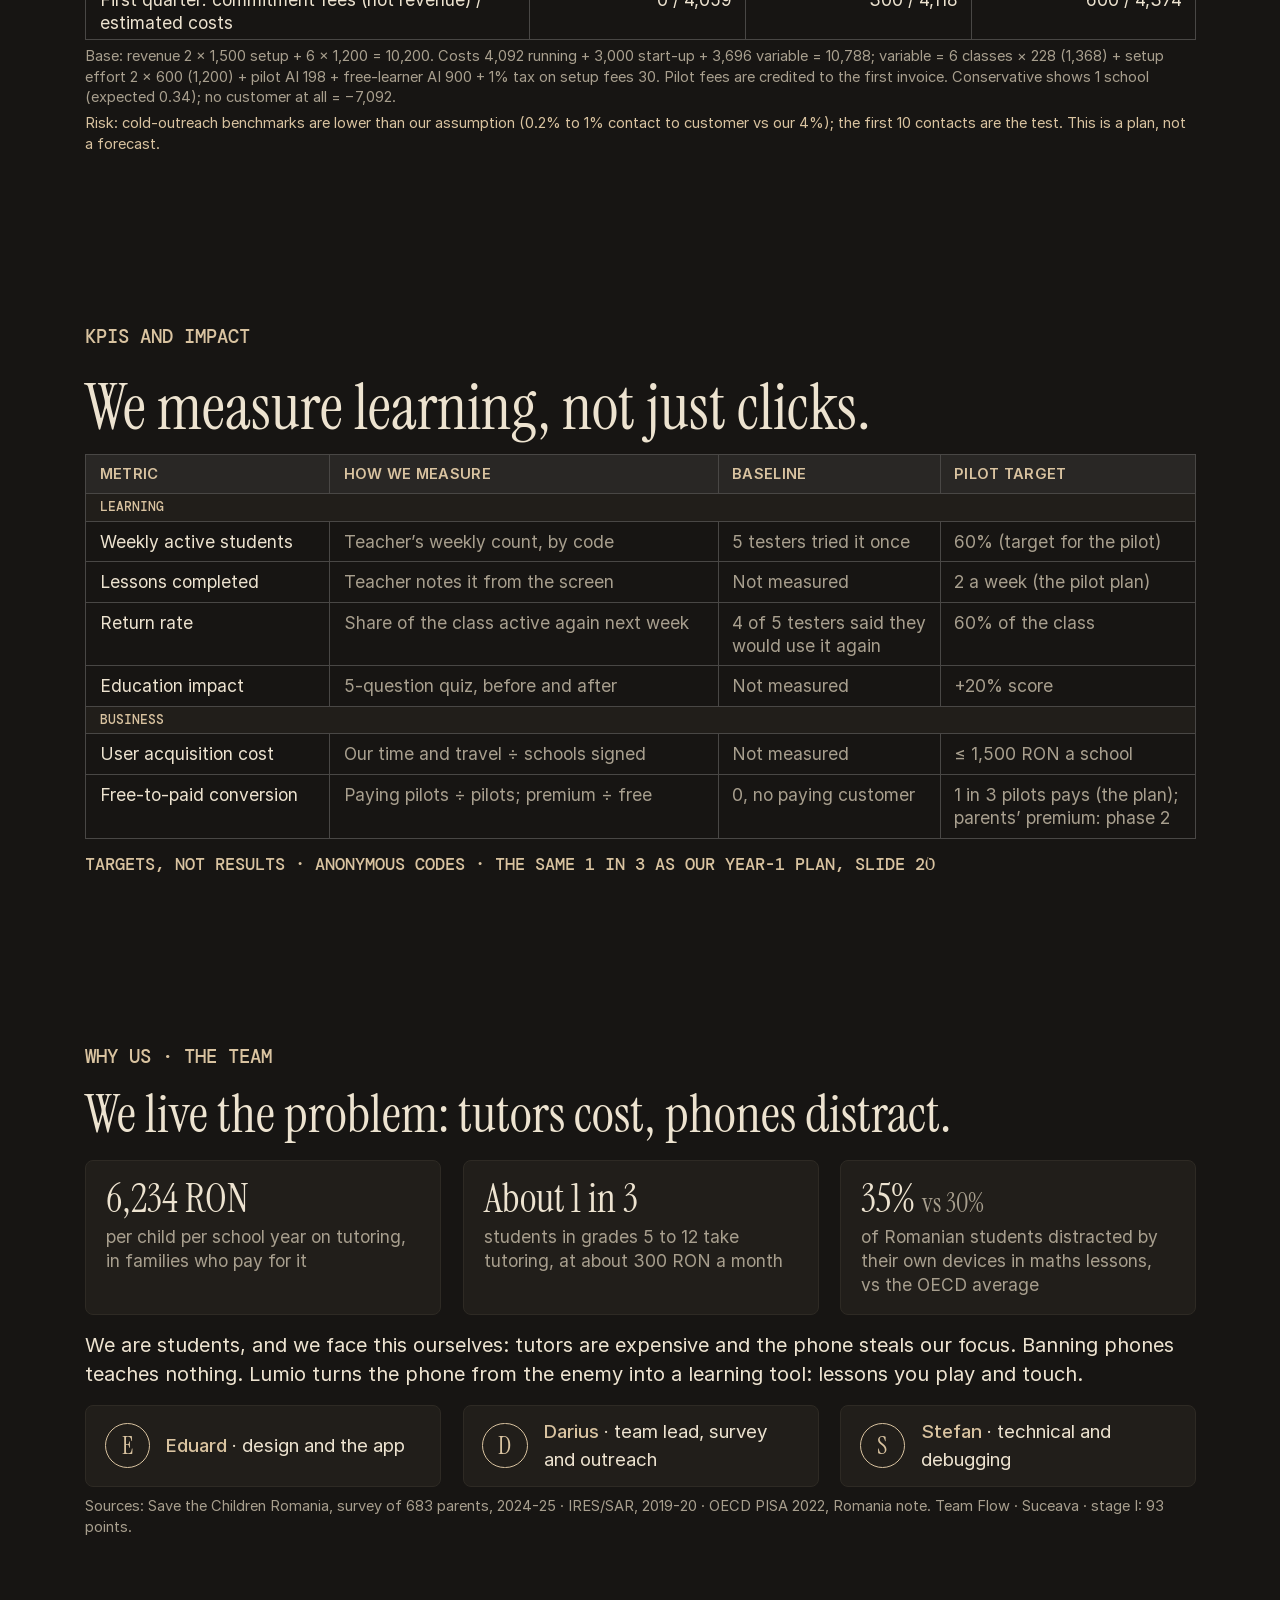
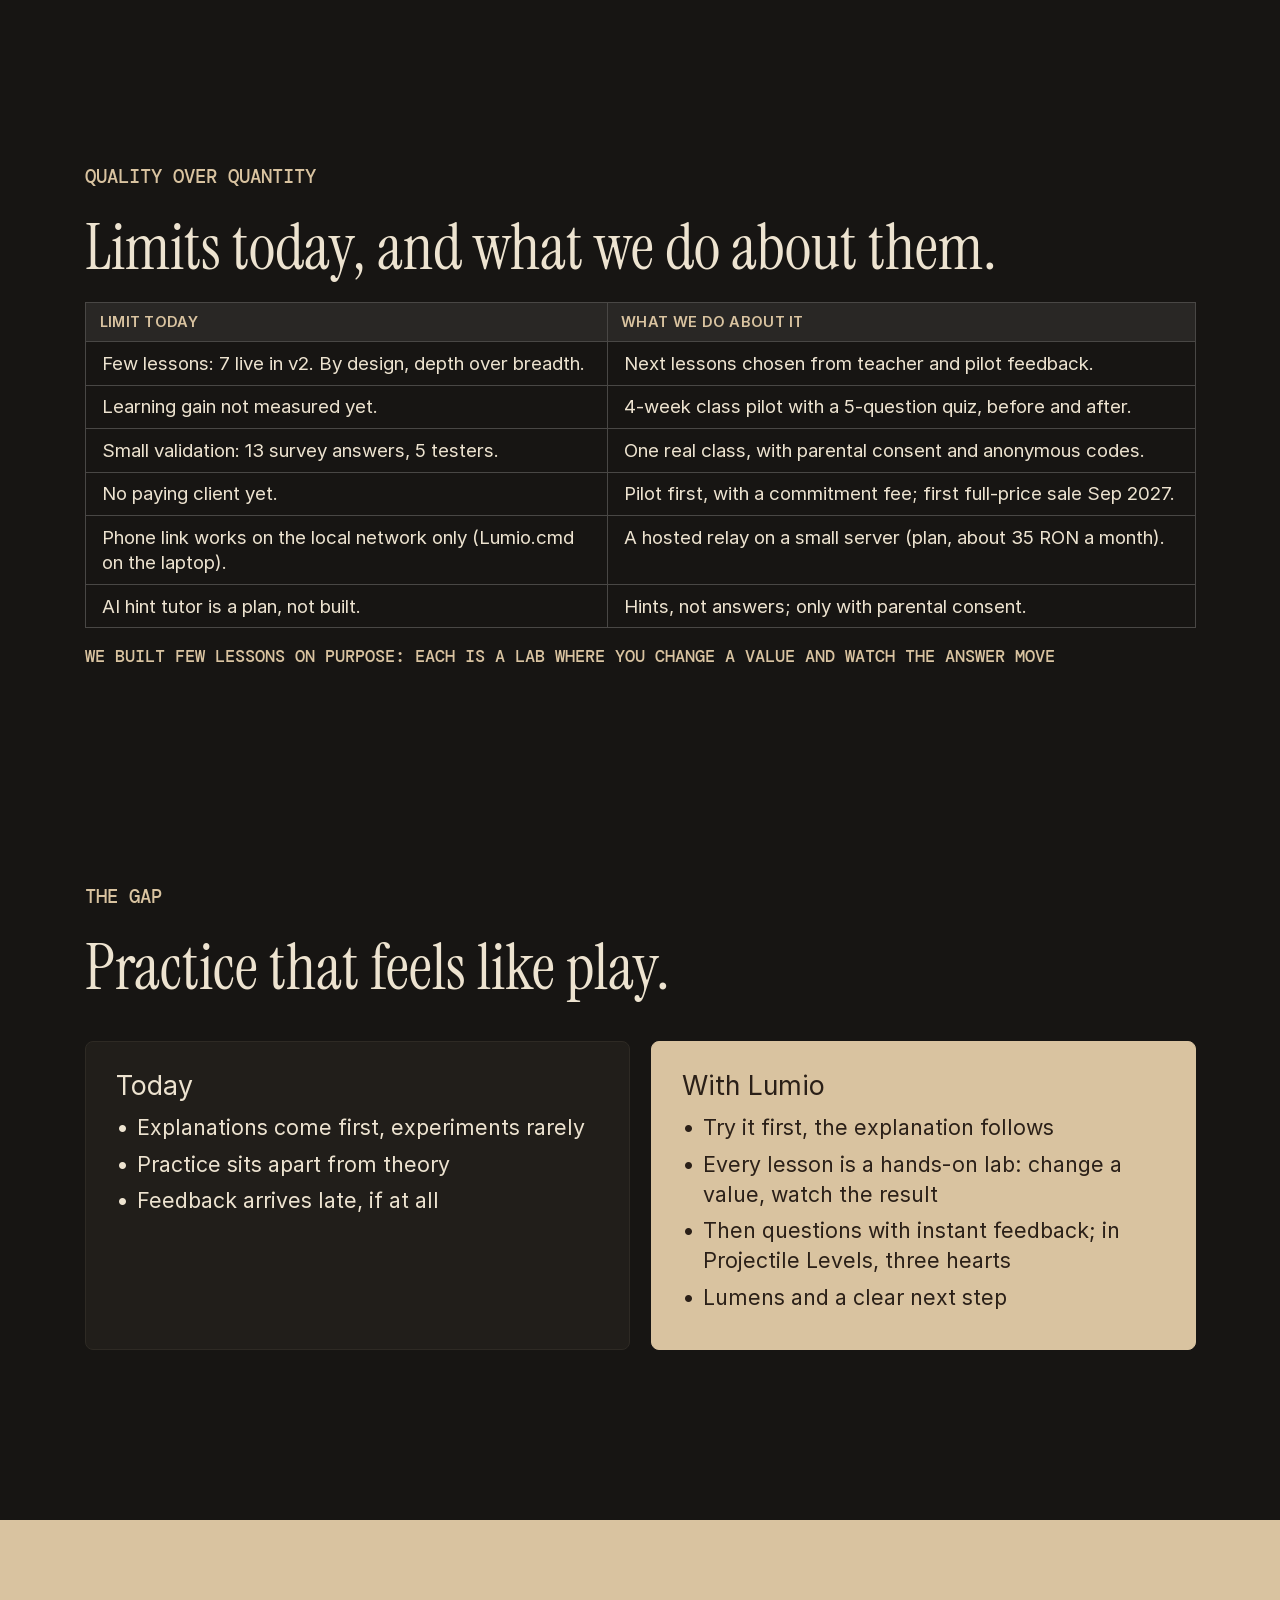
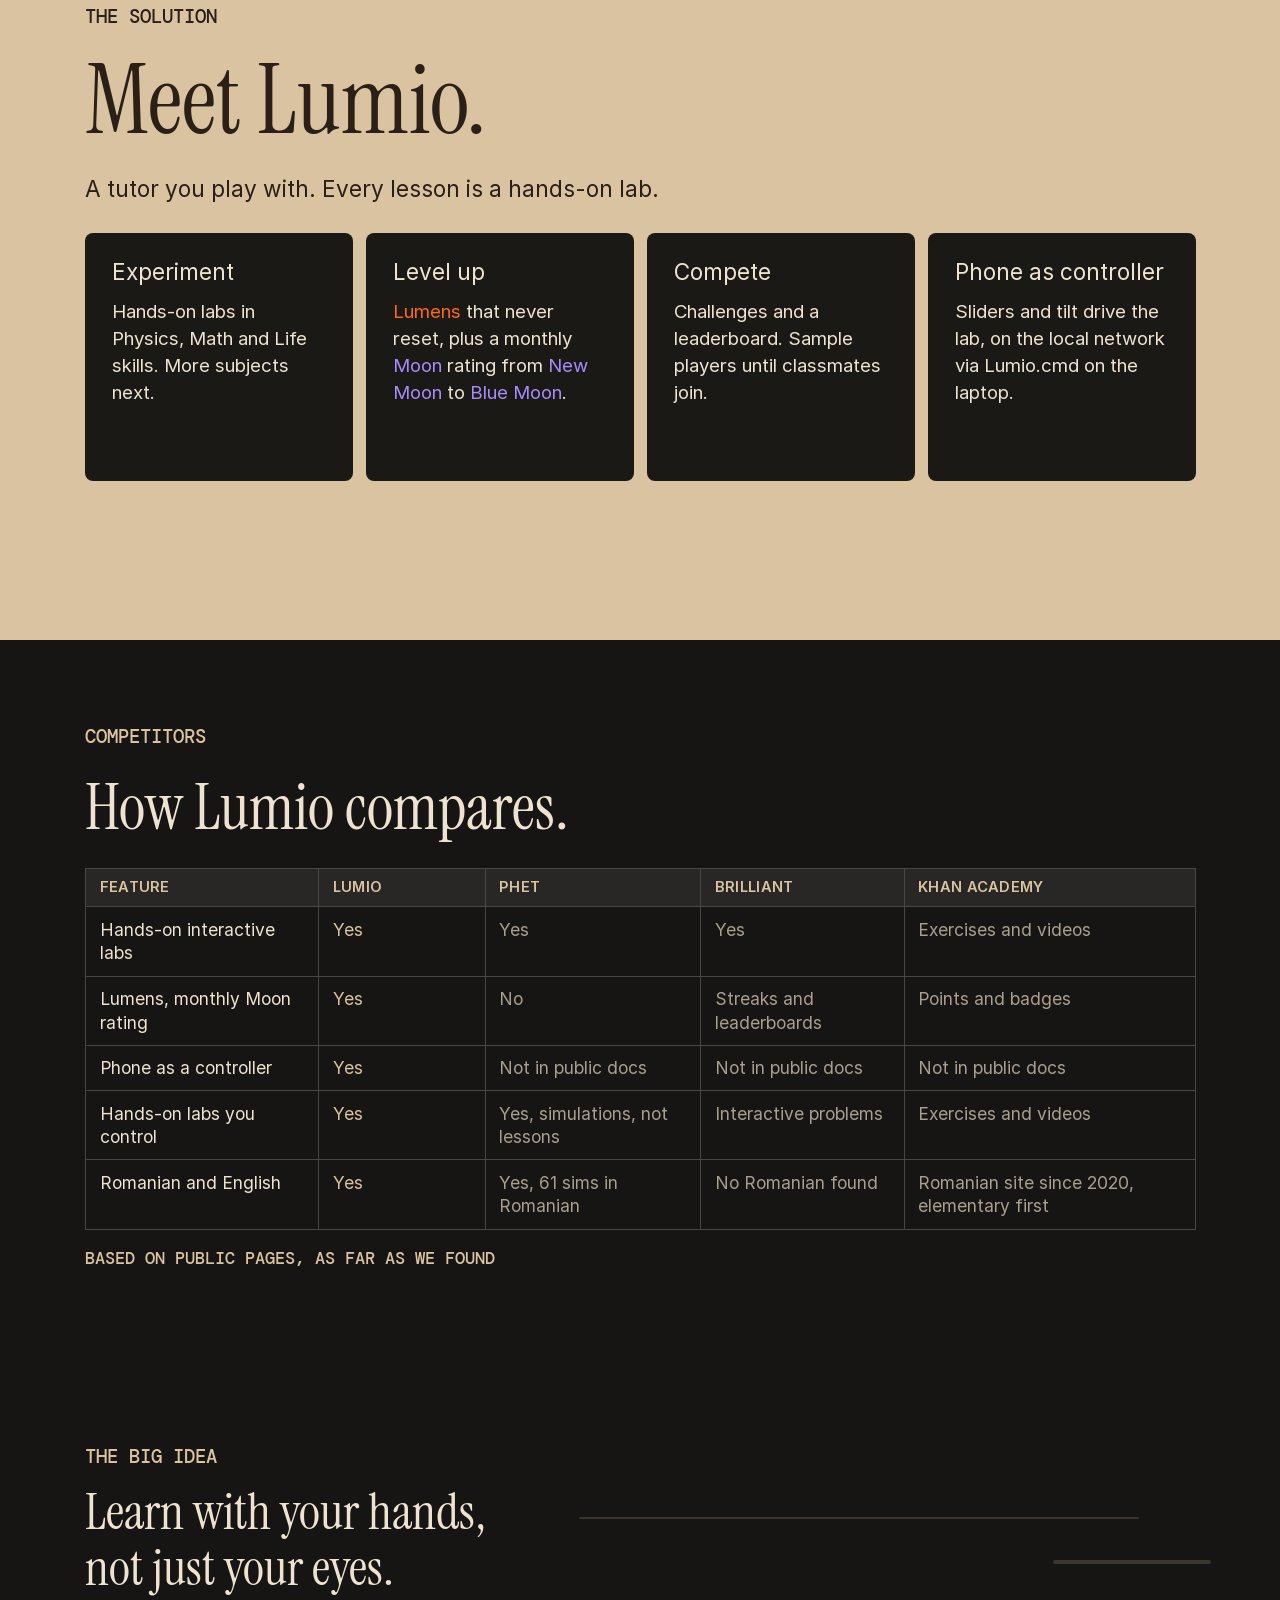
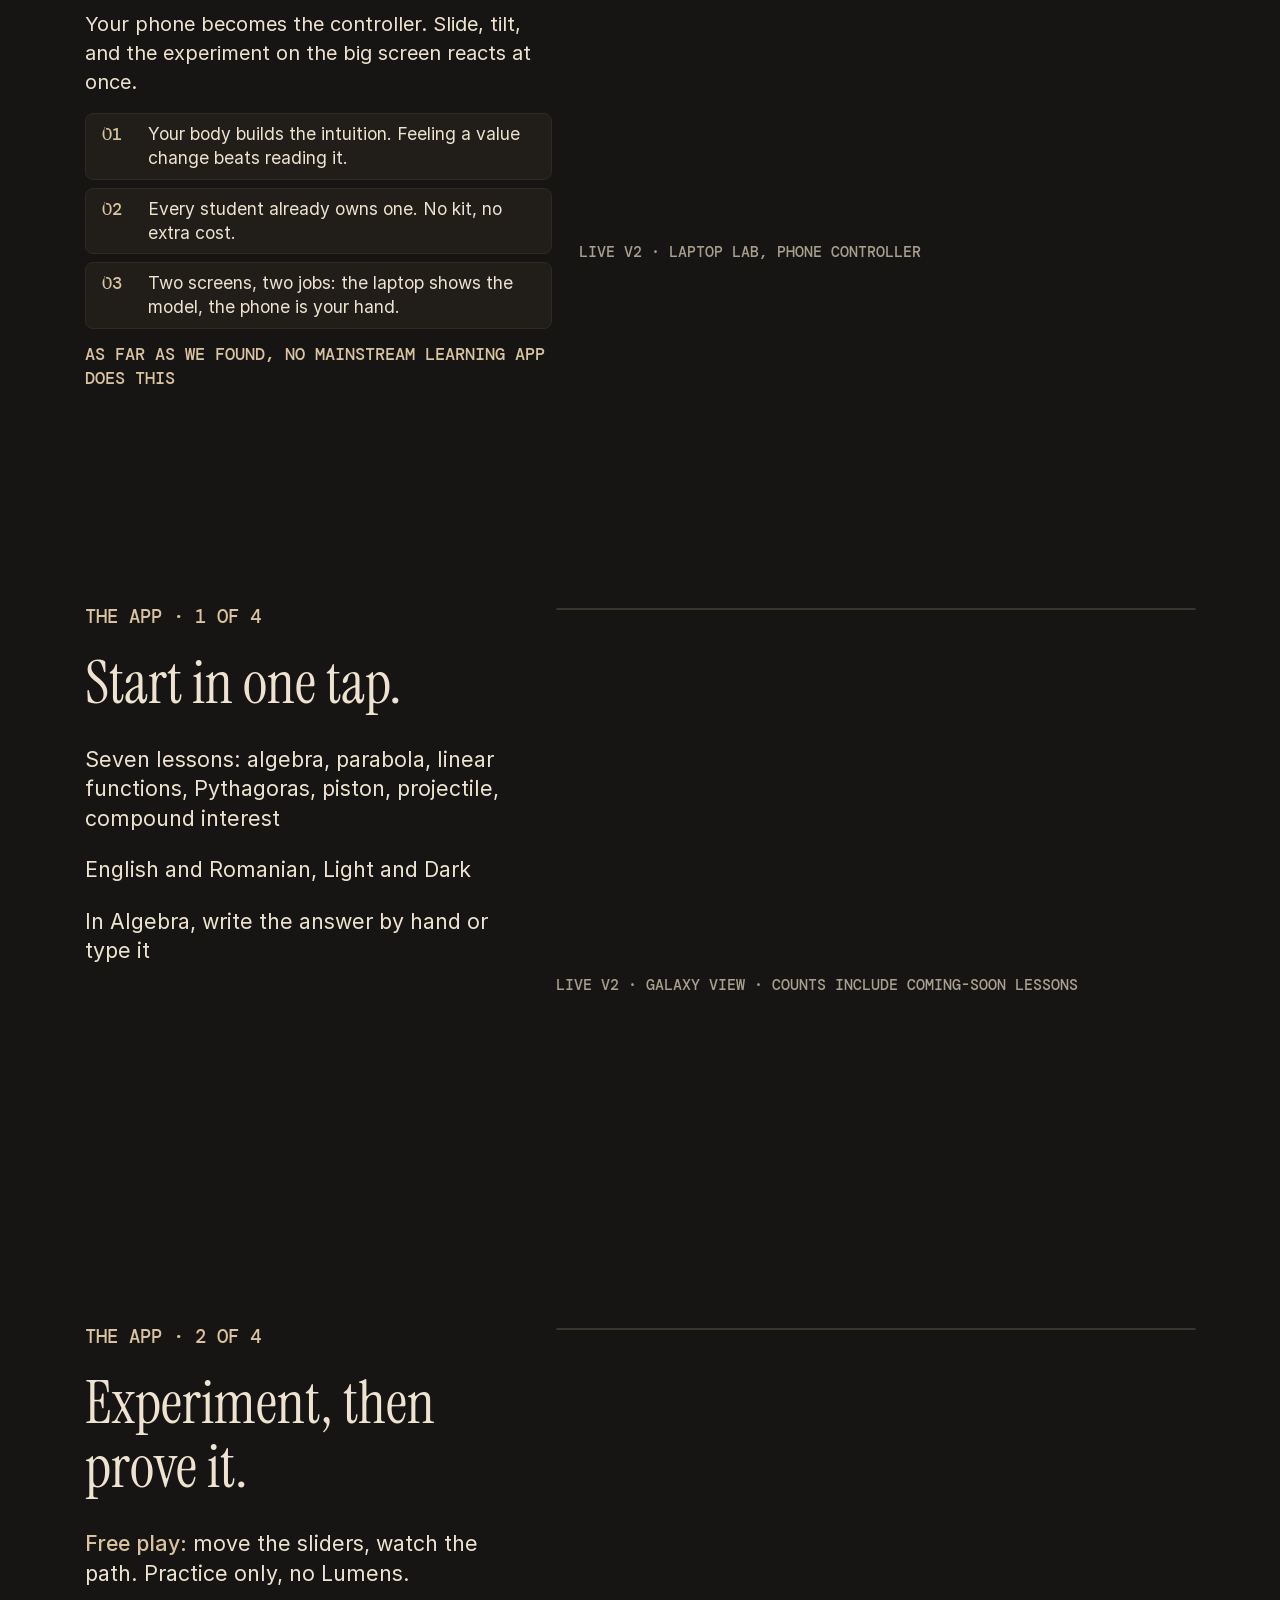
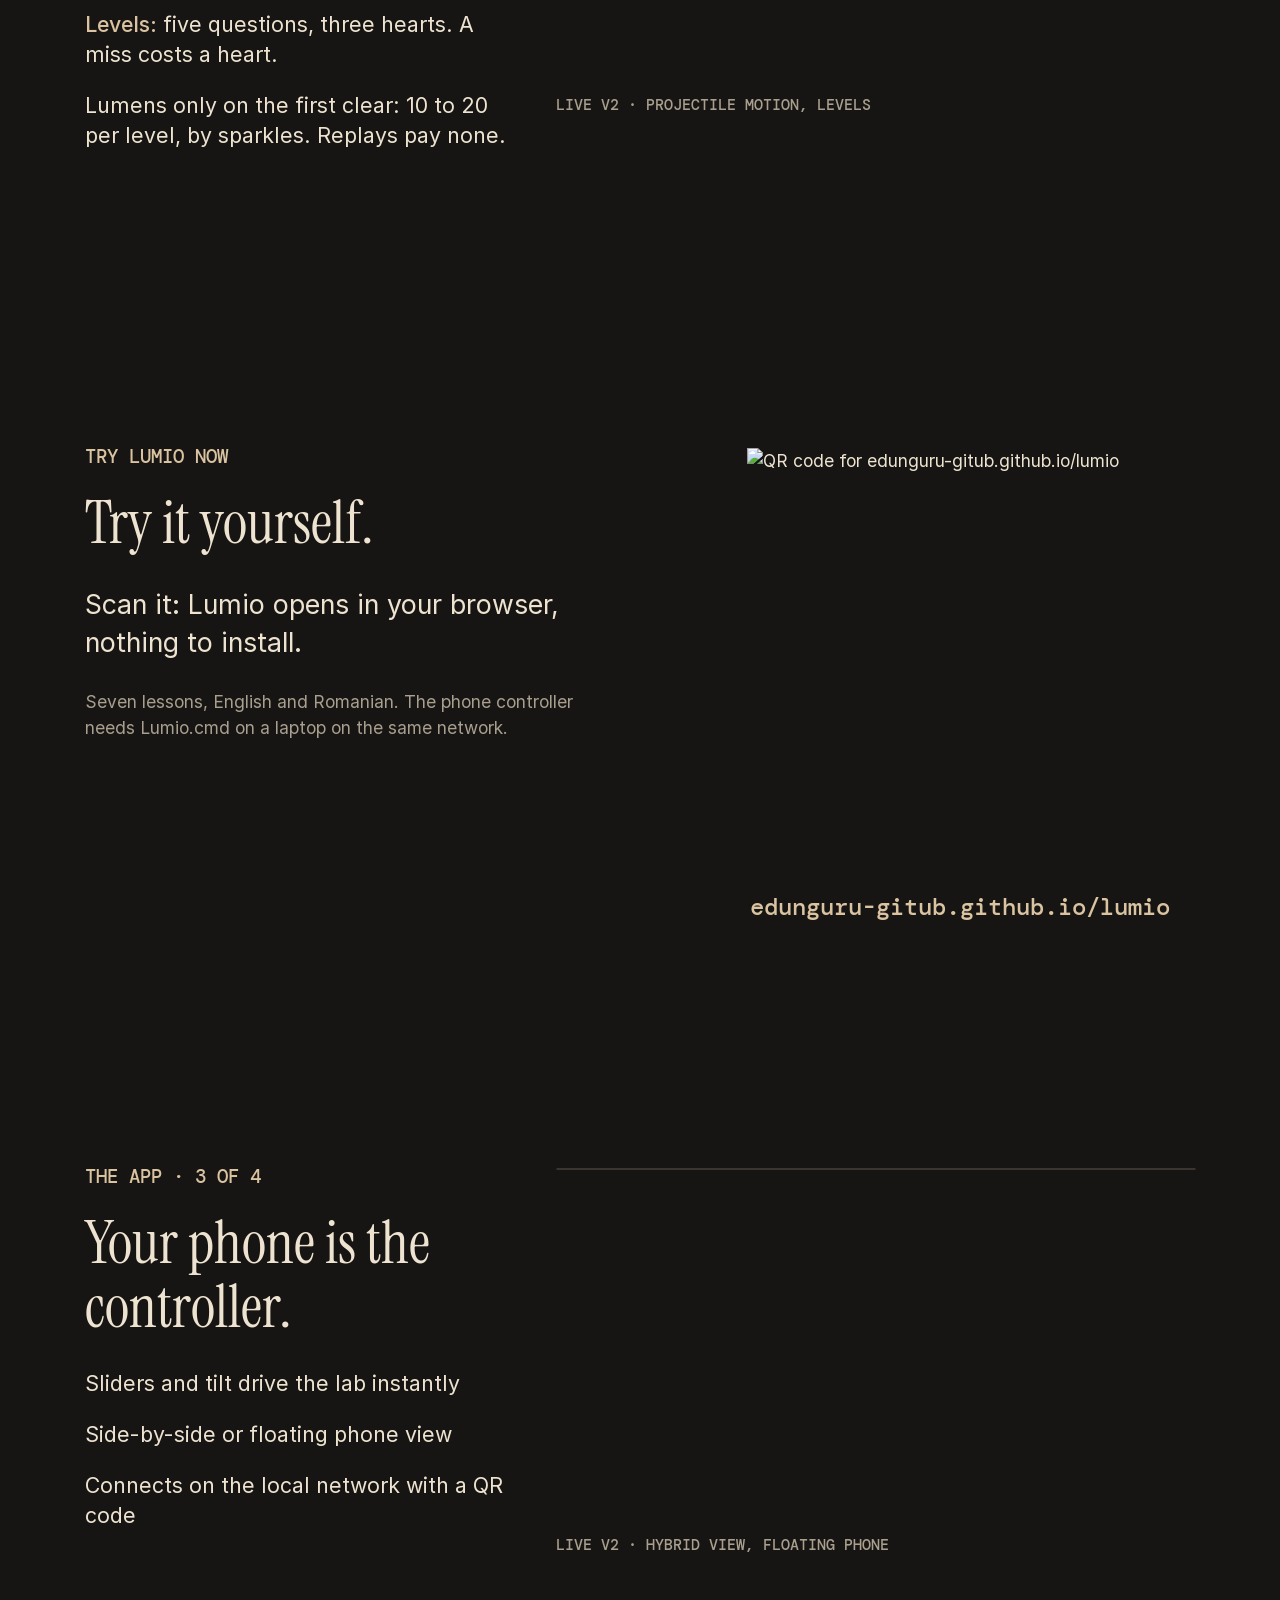
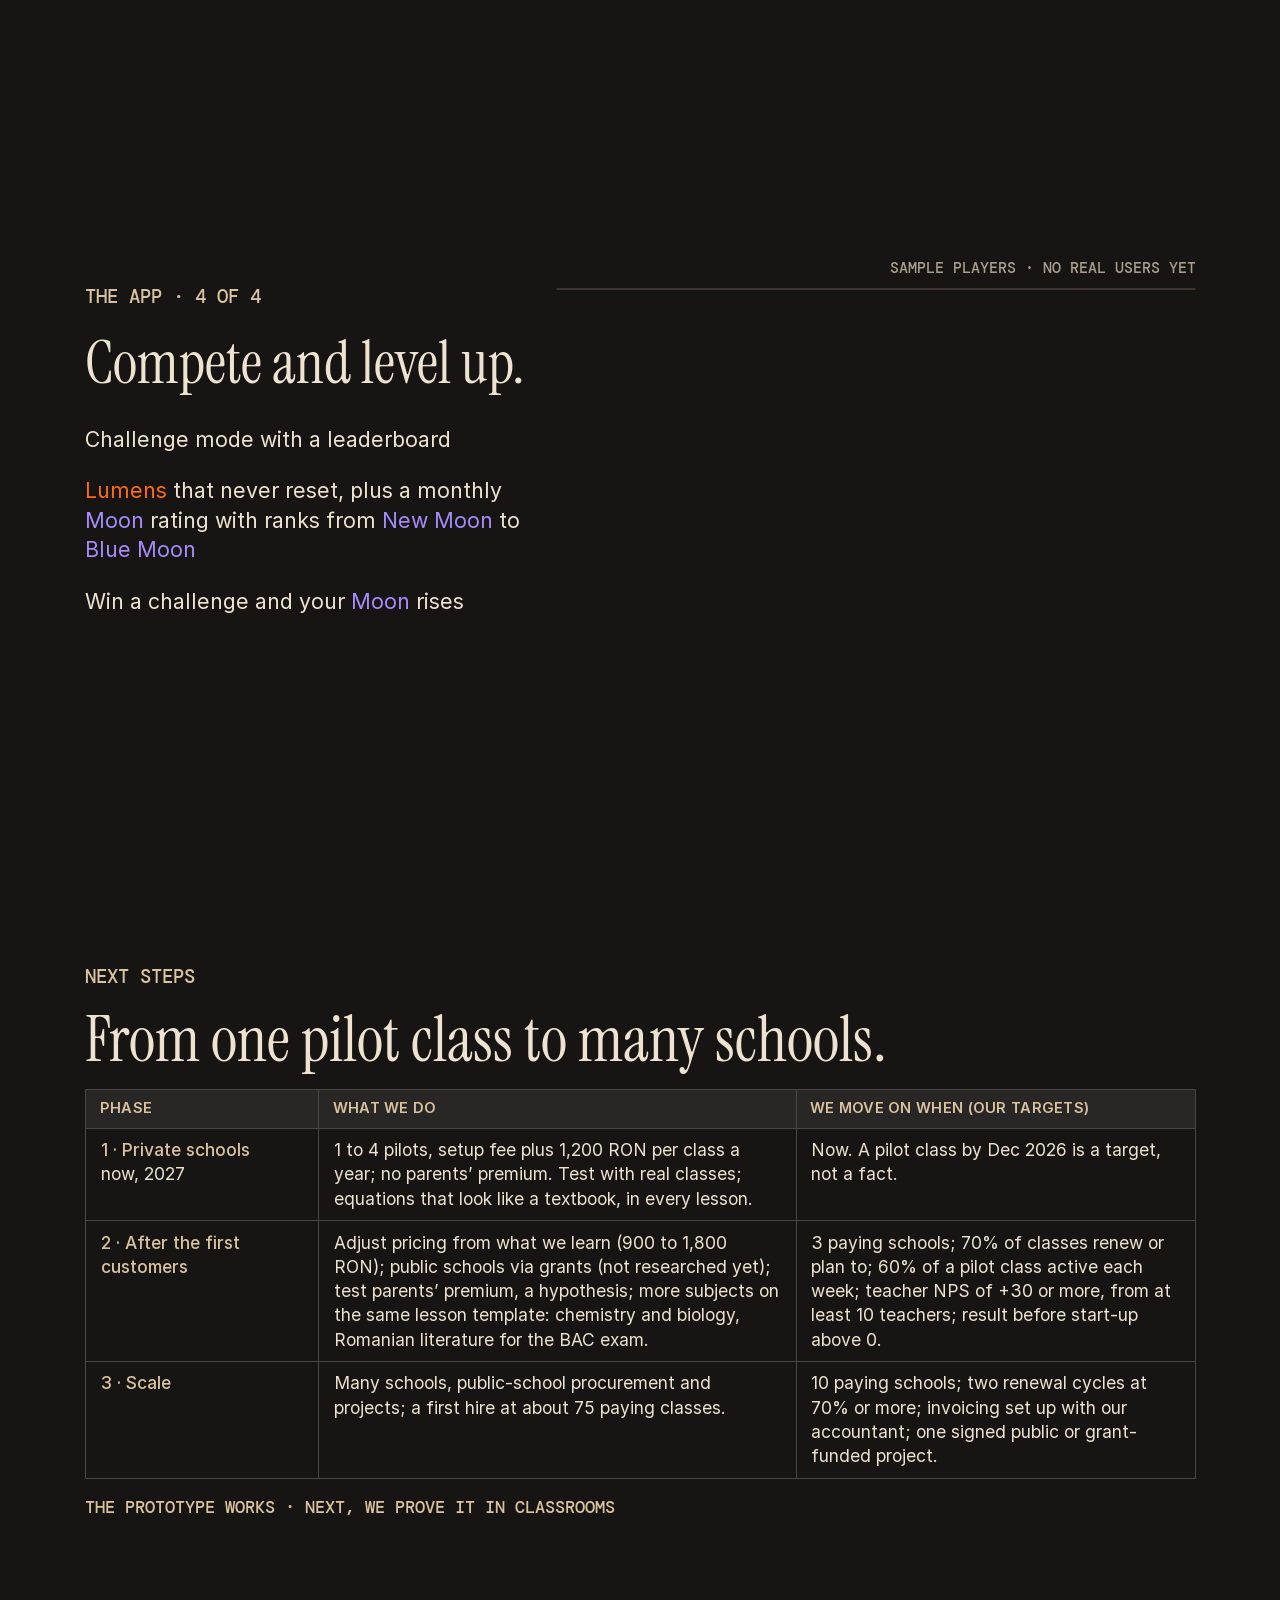
==== commit fa13ffc6: "stage2 deck draft7 Co-Authored-By: Claude Opus 5.5 <noreply@anthropic.com> Claude-Session: https://c" ====
--- a/tools/deck/slides.html
+++ b/tools/deck/slides.html
@@ -37,10 +37,17 @@
 .nums span{float:right;color:var(--ink)}
 .src{font:400 11pt/1.4 var(--ui);color:var(--muted);margin-top:8pt}
 .scn td,.scn th{padding:4pt 10pt}.scn td{color:var(--ink)}.scn td+td{text-align:right}.scn th+th{text-align:right}
+#team .why .tile{padding:11pt 15pt 12pt}#team .why .big{display:block;font:400 30pt/1.1 var(--head);color:var(--ink);margin-bottom:4pt}#team .why .big span{font-size:20pt;color:var(--muted)}#team .why p{font-size:13pt;line-height:1.4;color:var(--muted)}
+#team .story{font-size:15pt;line-height:1.45;margin:12pt 0}
+#team .roles .tile{flex-direction:row;align-items:center;gap:12pt;padding:9pt 14pt}#team .roles .mono{width:34pt;height:34pt;font-size:19pt;margin:0;flex:none}#team .roles p{font-size:14pt}
 #team .mono{width:46pt;height:46pt;border-radius:50%;border:1pt solid var(--tan);display:grid;place-items:center;font:400 26pt/1 var(--head);color:var(--tan);margin-bottom:14pt}
-#team .tile p{font-size:15pt}
+.ph td{font-size:13pt!important;line-height:1.4;padding:7pt 11pt!important}.ph td b{color:var(--tan);font-weight:500}
 .lim td{font-size:14pt;padding:6.5pt 12pt}.lim td+td{color:var(--ink)}
 #s15 .tiles4 li{padding-top:4pt}#s15 li+li{margin-top:4pt}#s15 h1,#s17 h1,#s19b h1,#s20 h1{margin-bottom:8pt!important}#s17 .bmc{gap:7pt}
+#s19b .scn.x td,#s19b .scn.x th{padding:3pt 10pt}#s19b .src{margin-top:5pt}#s19b .fun div{padding:5pt 9pt}
+#s17 h1,#s18 h1{font-size:42pt}#s17 .strip{margin-top:9pt}#s17 .bmc p{line-height:1.35}#s18 .mt{margin-top:3pt}#s18 .row .tile{padding:14pt 18pt}#s15.slide,#s18.slide,#s17.slide,#s19b.slide{padding-top:58pt}#next h1{margin:14pt 0 10pt!important}#s15 h1{margin-top:14pt}
+.fun{display:grid;grid-template-columns:1fr auto 1fr auto 1fr auto 1fr auto 1fr;gap:5pt;align-items:stretch}.fun div{background:var(--card);border:.75pt solid var(--line);border-radius:5pt;padding:7pt 9pt;font:400 20pt/1.1 var(--head);color:var(--ink)}.fun div.t{background:var(--tan);color:#2B2018}.fun small{display:block;font:400 11pt/1.3 var(--ui);color:var(--muted);margin-top:3pt}.fun div.t small{color:#2B2018}.fun i{font:400 18pt/1 var(--head);font-style:normal;color:var(--muted);align-self:center}
+.tgt p{font-size:13pt;line-height:1.4}.tgt p+p{margin-top:4pt}.tgt h3{font-size:16pt;margin-bottom:5pt}#s18 .tile.tgt{padding:11pt 16pt}
 .sus{font:400 19pt/1.2 var(--head);color:var(--tan);margin-top:10pt}
 /* DRAFT6 rebuilt pages (old 3-5, 9-14): same look as the original pages */
 .lum{color:#FF6A13}.moon{color:#A78BFA}
@@ -69,7 +76,7 @@
  <div class="row c3" style="min-height:252pt">
   <div class="tile"><h3>Done</h3><p>Anonymous student survey, 13 responses. 5 testers tried the live app; 4 of 5 would use it again next week.</p><div class="f">Survey + live test, 2026</div></div>
   <div class="tile"><h3>Honest limits</h3><p>Small sample, one town. No paying customer yet. 5 testers is not a class.</p><div class="f">What we do not claim</div></div>
-  <div class="tile"><h3>Pilot plan</h3><p>One real class in Suceava, 4 weeks, 2 lessons a week. The teacher keeps anonymous codes (Student 1 to N) on paper; app data stays on each device.</p><p class="mt muted" style="font-size:13pt">We are looking for one pilot class.</p><div class="f">See KPI slide</div></div>
+  <div class="tile"><h3>Pilot plan</h3><p>One real class, 4 weeks, 2 lessons a week. The teacher keeps anonymous codes (Student 1 to N) on paper; app data stays on each device.</p><p class="mt muted" style="font-size:13pt">We are looking for one pilot class; introduction route to Transylvania College, no commitment yet.</p><div class="f">See KPI slide</div></div>
  </div>
  <div class="strip">Pilot rules · written parental consent for <span class="nw">under-18s</span> · anonymous codes · data stays on the device</div>
 </section>
@@ -88,9 +95,9 @@
   <div class="tile"><h3>What v2 adds for the user</h3><ul class="tiles4">
    <li><b>Live on the web:</b> edunguru-gitub.github.io/lumio (checked 26 Nov 2026). The web page alone only syncs two tabs; to use a phone, run Lumio.cmd on the laptop.</li>
    <li><b>One module per lesson.</b> A new lesson is one new file; removing one breaks nothing else.</li>
-   <li><b>5 lessons, all rebuilt from v1</b> and checked against it: algebra, parabola, Pythagoras, gas, projectile.</li>
+   <li><b>7 lessons, all rebuilt from v1</b> and checked against it: algebra, parabola, linear functions, Pythagoras, gas, projectile, compound interest.</li>
    <li><b>Kept from v1:</b> handwriting pad, phone controller, Levels, Challenge, Lumens, Moon ranks (New Moon to Blue Moon), Ranks, Settings, Light and Dark.</li></ul>
-   <div class="f">Not in v2 yet: Spanish verbs and vocabulary, linear functions, compound interest, podcast mode, 6 colour themes</div></div>
+   <div class="f">Not in v2 yet: Spanish verbs and vocabulary, podcast mode, 6 colour themes</div></div>
  </div>
 </section>
 
@@ -110,14 +117,14 @@
 <!-- NEW 17 · Business Model Canvas (client pays, consumer uses) -->
 <section class="slide" id="s17">
  <div class="k">Business model</div>
- <h1 style="margin-bottom:16pt">Free to learn. Schools and parents pay.</h1>
+ <h1 style="margin:14pt 0 12pt">Free to learn. Private schools pay.</h1>
  <div class="bmc">
   <div class="tile"><h3>Key partners, activities, resources</h3><p>Teachers and schools for the pilot; no signed partners yet. We build lessons and learn from teacher feedback, with an AI-assisted build.</p></div>
   <div class="tile t"><h3>Value proposition</h3><p>Learn by doing: short hands-on labs, EN and RO. Today: YouTube, tutors, textbooks. Unlike PhET, Brilliant or Khan Academy, your phone controls the experiment (as far as we found).</p></div>
-  <div class="tile"><h3>Channels, relationships</h3><p>Students and parents: social media and teachers; free, self-serve. Schools: direct, warm introduction, onboarding call.</p></div>
-  <div class="tile"><h3>Customer segments</h3><p><b>Uses:</b> high school students, grades 9 to 12 first.<br><b>Pays:</b> private schools (client) and parents of <span class="nw">under-18s.</span></p></div>
-  <div class="tile wide"><h3>Cost structure</h3><p>AI tools, domains, small server, accountant, content time, support: about 511 RON a month (plan), slide 19.</p></div>
-  <div class="tile wide"><h3>Revenue streams</h3><p>Class licence (schools, plan 1,200 RON a year); pilot commitment fee, not revenue; parents’ premium, a hypothesis to test. Students free; no sponsors as revenue.</p></div>
+  <div class="tile"><h3>Channels, relationships</h3><p>Students: social media and teachers; free. Private schools: direct, an introduction, a pilot, then onboarding and teacher training.</p></div>
+  <div class="tile"><h3>Customer segments</h3><p><b>Uses:</b> high school students, grades 9 to 12 first.<br><b>Pays now:</b> private high schools (client).<br><b>Later:</b> parents, public schools (phase 2).</p></div>
+  <div class="tile wide"><h3>Cost structure</h3><p>Accountant, AI and build tools, small server, domains: 341 RON a month (plan), slide 19. Content time, support and onboarding: our time, valued in the cost to serve.</p></div>
+  <div class="tile wide"><h3>Revenue streams</h3><p>Per private school: setup fee once (plan 1,500 RON, 800 to 2,500) + 1,200 RON per class a year (100 a month). Pilot 300 RON: commitment fee, not revenue. Parents’ premium: phase 2. No sponsors.</p></div>
  </div>
  <div class="strip">The school pays, the student uses · students always free</div>
 </section>
@@ -125,56 +132,52 @@
 <!-- NEW 18 · Go to market -->
 <section class="slide" id="s18">
  <div class="k">Go to market</div>
- <h1 style="margin-bottom:18pt">Start where we can reach: Suceava, then Romania.</h1>
+ <h1 style="margin:14pt 0 12pt">Private high schools first, then more.</h1>
  <div class="row c3" style="min-height:0">
-  <div class="tile"><h3>Students</h3><p><b>Message:</b> “Try it, don’t read it. A short lab, on your phone.”</p><p class="mt"><b>Channel:</b> social media (school Instagram and TikTok clips), class challenge links.</p></div>
-  <div class="tile"><h3>Parents</h3><p><b>Message:</b> “Short sessions, visible progress.”</p><p class="mt"><b>Channel:</b> social media and parent WhatsApp groups via the teacher.</p></div>
-  <div class="tile"><h3>Private schools</h3><p><b>Message:</b> “Hands-on practice your students enjoy.”</p><p class="mt"><b>Channel:</b> direct, with a warm introduction; a 4-week pilot first (a commitment fee in our plan, not revenue). We will find who decides; the person who adopts it needs a benefit too.</p><div class="f" style="margin-top:8pt;padding-top:8pt">To validate in the pilot</div></div>
- </div>
- <div class="strip">Step 1 pilot one class · step 2 one school · step 3 school network</div>
- <p class="muted" style="font-size:13pt;margin-top:8pt">Plan: pilot class agreed by Dec 2026 · 3 schools approached by Mar 2027 · first licences Sep 2027</p>
+  <div class="tile"><h3>Private schools (pay)</h3><p><b>Message:</b> “Hands-on practice your students enjoy.”</p><p class="mt"><b>Channel:</b> direct, an introduction first; a 4-week pilot (300 RON commitment fee, not revenue), then setup fee and subscription.</p></div>
+  <div class="tile"><h3>Students (use, free)</h3><p><b>Message:</b> “Try it, don’t read it. A short lab, on your phone.”</p><p class="mt"><b>Channel:</b> social media (school Instagram and TikTok clips), class challenge links.</p></div>
+  <div class="tile"><h3>Parents (phase 2)</h3><p><b>Message:</b> “Short sessions, visible progress.”</p><p class="mt"><b>Channel:</b> parent WhatsApp groups via the teacher; premium only after schools pay.</p></div>
+ </div>
+ <div class="tile tgt" style="margin-top:10pt"><h3>First targets · no school has agreed to anything yet</h3>
+  <p><b>Transylvania College (Cluj-Napoca):</b> English-medium high school; the founder is an alumnus and has an introduction route through the student council; no agreement yet.</p>
+  <p><b>PREMS (Brasov)</b> · three more schools on the Ministry’s 2026-27 pilot high-school list under review.</p></div>
+ <p class="muted" style="font-size:13pt;margin-top:8pt">Plan: pilot class agreed by Dec 2026 (target) · 50 private high schools contacted in 2027 · first subscriptions Sep 2027</p>
 </section>
 
 <!-- NEW 19 · Costs and revenue (Researcher base scenario, docs/research/finance-pricing.md; PLAN, not revenue) -->
 <section class="slide" id="s19">
  <div class="k">Costs and revenue · plan</div>
- <h1 style="margin-bottom:16pt">Cheap to run. Paid by schools and parents.</h1>
+ <h1 style="margin:14pt 0 10pt">Cheap to run. Paid by private schools.</h1>
  <div class="row c3 sm" style="min-height:0">
   <div class="tile"><h3>Start-up (one time, estimate)</h3><p>Company set-up, consent paperwork checked by a lawyer, pilot printing, brand check.</p><p class="mt"><b>About 3,000 RON</b> (range 2,000 to 5,000). Team time not charged.</p></div>
-  <div class="tile"><h3>Running (a month, plan)</h3><p class="nums">Accountant <span>265</span><br>AI build tools, estimate <span>200</span><br>Small server for the phone link <span>35</span><br>Domains .ro and .com <span>11</span><br><b>Total</b> <span><b>511 RON</b></span></p></div>
-  <div class="tile"><h3>Revenue (plan, excl. VAT)</h3><p>Students: free.<br>Class licence: <b>1,200 RON a year</b> (range 900 to 1,800).<br>4-week pilot: 300 RON, a commitment fee, not revenue.<br>Parents’ premium: about 100 RON a year, a hypothesis to test.</p></div>
+  <div class="tile"><h3>Running (a month, plan)</h3><p class="nums">Accountant <span>265</span><br>AI and build tools <span>30</span><br>Small server for the phone link <span>35</span><br>Domains .ro and .com <span>11</span><br><b>Total</b> <span><b>341 RON</b></span><br>A year: 341 × 12 <span><b>4,092 RON</b></span></p></div>
+  <div class="tile"><h3>Revenue (plan, excl. VAT)</h3><p>Students: free.<br>Setup fee, once per school: <b>1,500 RON</b> (800 to 2,500).<br>Subscription: <b>1,200 RON per class a year</b> = 100 a month (900 to 1,800).<br>Pilot: 300 RON commitment fee, not revenue. Parents’ premium: phase 2.</p></div>
  </div>
  <div class="calc">
-  <div class="tile"><h3>Running a year</h3><p>About 6,130 RON</p></div><i>÷</i>
+  <div class="tile"><h3>Running a year</h3><p>4,092 RON</p></div><i>÷</i>
   <div class="tile"><h3>Left per class a year</h3><p>1,200 − 228 to serve = 972 RON</p></div><i>=</i>
-  <div class="tile"><h3>Break-even</h3><p>6.3, so <b>7 classes</b></p></div>
- </div>
- <div class="strip">With the 3,000 RON start-up: about 10 classes · school licences fund the free tier</div>
- <p class="src">Hosting: free for the prototype; the paid version moves to static hosting plus a small server (about 35 RON a month, included in the 511). Estimates from public price lists (Bono, Hetzner, RoTLD), to be verified.</p>
+  <div class="tile"><h3>Break-even</h3><p>4.2, so <b>5 classes</b></p></div>
+ </div>
+ <div class="strip" style="margin-top:10pt">With the 3,000 start-up: 7,092 ÷ 972 = 7.3, so 8 classes</div>
+ <p class="src" style="margin-top:5pt">228 to serve = tax 12 + AI and voice 66 + support 150 (our time, valued). Per school (base): 1,500 + 3 classes × 1,200 = 5,100; 3,801 left after cost to serve and setup effort, so break-even is 2 schools, 3 with start-up and acquisition. Prototype hosting free; the paid server is in the 341. Prices: Bono, Hetzner, RoTLD.</p>
 </section>
 
 <!-- NEW 19b · Year 1 and first quarter side by side (same plan) -->
 <section class="slide" id="s19b">
  <div class="k">Revenue plan · targets · no paying client yet</div>
- <h1 style="margin-bottom:12pt">Year 1 goal: our first paying schools.</h1>
- <div class="row c2 sm" style="min-height:0">
-  <div class="tile"><h3>First quarter (Jan to Mar 2027), target, RON</h3><ul class="tiles4">
-   <li><b>Cash in</b> 1 pilot class × 300 commitment fee = <b>300</b></li>
-   <li><b>Costs</b> 3 × 511 + 3,000 start-up + 131 use = <b>4,664</b></li>
-   <li><b>Result</b> 300 − 4,664 = <b>−4,364 RON</b></li></ul></div>
-  <div class="tile"><h3>Year 1 (2027), base, RON</h3><ul class="tiles4">
-   <li><b>Cash in</b> 6 × 1,200 + 300 pilot fee + 356 premium = <b>7,856</b></li>
-   <li><b>Costs</b> 6,130 running + 2,229 variable + 3,000 = <b>11,359</b></li>
-   <li><b>Result</b> <b>−3,503 RON</b> (−503 before start-up)</li></ul></div>
- </div>
- <table class="scn" style="margin-top:10pt">
-  <tr><th style="width:34%">Scenario (plan)</th><th>Conservative</th><th>Base</th><th>Optimistic</th></tr>
-  <tr><td>Paying clients, first quarter (target)</td><td>0</td><td>1</td><td>1</td></tr>
-  <tr><td>Cash in, first quarter</td><td>0 RON</td><td>300 RON</td><td>600 RON</td></tr>
-  <tr><td>Paying classes, year 1 (licence)</td><td>2 at 900</td><td>6 at 1,200</td><td>16 at 1,800</td></tr>
-  <tr><td>Cash in, year 1</td><td>1,845 RON</td><td>7,856 RON</td><td>32,370 RON</td></tr>
- </table>
- <p class="src">Variable 2,229 = 6 classes × 228 to serve (support, AI and voice, tax) = 1,368, + 861 (AI and voice for free learners and the pilot class, premium tax, card fees). Full-price licences from Sep 2027. Market: 631,500 high school students in Romania (INS, 2025/26); private schools first.</p>
+ <h1 style="margin:12pt 0 10pt;font-size:36pt">Our plan: X = 2 paying schools in year 1 <span class="muted">(range 1 to 4)</span>.</h1>
+ <div class="fun"><div>About 100<small>private high schools in Romania</small></div><i>→</i><div>50<small>contacted in 12 months</small></div><i>→</i><div>6<small>start a pilot (12%)</small></div><i>→</i><div>2<small>pay (one in three)</small></div><i>→</i><div class="t">6 classes<small>2 schools × 3 classes</small></div></div>
+ <table class="scn x" style="margin-top:8pt">
+  <tr><th style="width:40%">Plan, RON</th><th>Conservative</th><th>Base</th><th>Optimistic</th></tr>
+  <tr><td>Contacted · start a pilot · pilot to paid</td><td>30 · 8% · 17%</td><td>50 · 12% · 33%</td><td>80 · 15% · 48%</td></tr>
+  <tr><td>Paying schools X / paying classes, year 1</td><td>1 / 2</td><td>2 / 6</td><td>4 / 16</td></tr>
+  <tr><td>Estimated revenue, year 1 (setup + subscriptions)</td><td>2,600</td><td>10,200</td><td>38,800</td></tr>
+  <tr><td>Estimated costs, year 1</td><td>8,441</td><td>10,788</td><td>17,350</td></tr>
+  <tr><td><b>Result, year 1</b></td><td>−5,841</td><td>−588</td><td>+21,450</td></tr>
+  <tr><td>First quarter: commitment fees (not revenue) / estimated costs</td><td>0 / 4,059</td><td>300 / 4,118</td><td>600 / 4,374</td></tr>
+ </table>
+ <p class="src">Base: revenue 2 × 1,500 setup + 6 × 1,200 = 10,200. Costs 4,092 running + 3,000 start-up + 3,696 variable = 10,788; variable = 6 classes × 228 (1,368) + setup effort 2 × 600 (1,200) + pilot AI 198 + free-learner AI 900 + 1% tax on setup fees 30. Pilot fees are credited to the first invoice. Conservative shows 1 school (expected 0.34); no customer at all = −7,092.</p>
+ <p class="src" style="color:var(--tan);margin-top:4pt">Risk: cold-outreach benchmarks are lower than our assumption (0.2% to 1% contact to customer vs our 4%); the first 10 contacts are the test. This is a plan, not a forecast.</p>
 </section>
 
 <!-- NEW 20 · KPIs and impact (learning + business), pilot data rule: anonymous codes, teacher sheet -->
@@ -190,21 +193,27 @@
   <tr><td>Education impact</td><td>5-question quiz, before and after</td><td>Not measured</td><td>+20% score</td></tr>
   <tr class="grp"><td colspan="4">Business</td></tr>
   <tr><td>User acquisition cost</td><td>Our time and travel ÷ schools signed</td><td>Not measured</td><td>≤ 1,500 RON a school</td></tr>
-  <tr><td>Free-to-paid conversion</td><td>Paying pilots ÷ pilots; premium ÷ free</td><td>0, no paying customer</td><td>1 of 2 pilots; 2% premium, a hypothesis</td></tr>
- </table>
- <div class="strip" style="margin-top:10pt">Targets, not results · anonymous codes · 2% = consumer-app median 2.1% (RevenueCat), not from schools</div>
-</section>
-
-<!-- NEW · Why us (replaces the three team pages; roles only, initials, no photos; Eduard OK 26 Nov) -->
+  <tr><td>Free-to-paid conversion</td><td>Paying pilots ÷ pilots; premium ÷ free</td><td>0, no paying customer</td><td>1 in 3 pilots pays (the plan); parents’ premium: phase 2</td></tr>
+ </table>
+ <div class="strip" style="margin-top:10pt">Targets, not results · anonymous codes · the same 1 in 3 as our year-1 plan, slide 20</div>
+</section>
+
+<!-- NEW · Why us: founder story with OPENED sourced numbers only (docs/research/why-us-and-finance-update.md A1, A4; Eduard 27 Nov); roles, initials, no photos -->
 <section class="slide" id="team">
  <div class="k">Why us · the team</div>
- <h1 style="margin-bottom:22pt">Three roles. We build, test and ask ourselves.</h1>
- <div class="row c3" style="min-height:0">
-  <div class="tile"><div class="mono">E</div><h3>Eduard</h3><p>Design and the app: how Lumio looks and works, screen by screen.</p><div class="f">Head of design and app</div></div>
-  <div class="tile"><div class="mono">D</div><h3>Darius</h3><p>Team lead: the student survey and outreach to schools for the pilot.</p><div class="f">Survey and outreach</div></div>
-  <div class="tile"><div class="mono">S</div><h3>Stefan</h3><p>The technical side of Lumio and the debugging.</p><div class="f">Lead technical and debugging</div></div>
- </div>
- <div class="strip">Team Flow · Suceava · stage I: 93 points · we review every change ourselves</div>
+ <h1 style="margin:14pt 0 12pt;font-size:40pt">We live the problem: tutors cost, phones distract.</h1>
+ <div class="row c3 why" style="min-height:0">
+  <div class="tile"><b class="big">6,234 RON</b><p>per child per school year on tutoring, in families who pay for it</p></div>
+  <div class="tile"><b class="big">About 1 in 3</b><p>students in grades 5 to 12 take tutoring, at about 300 RON a month</p></div>
+  <div class="tile"><b class="big">35% <span>vs 30%</span></b><p>of Romanian students distracted by their own devices in maths lessons, vs the OECD average</p></div>
+ </div>
+ <p class="story">We are students, and we face this ourselves: tutors are expensive and the phone steals our focus. Banning phones teaches nothing. Lumio turns the phone from the enemy into a learning tool: lessons you play and touch.</p>
+ <div class="row c3 roles" style="min-height:0">
+  <div class="tile"><div class="mono">E</div><p><b>Eduard</b> · design and the app</p></div>
+  <div class="tile"><div class="mono">D</div><p><b>Darius</b> · team lead, survey and outreach</p></div>
+  <div class="tile"><div class="mono">S</div><p><b>Stefan</b> · technical and debugging</p></div>
+ </div>
+ <p class="src" style="margin-top:7pt">Sources: Save the Children Romania, survey of 683 parents, 2024-25 · IRES/SAR, 2019-20 · OECD PISA 2022, Romania note. Team Flow · Suceava · stage I: 93 points.</p>
 </section>
 <!-- NEW · Limits today (deck-final-4; only facts from the repo, docs/professor/lesson-audit.md section 7) -->
 <section class="slide" id="limits">
@@ -212,7 +221,7 @@
  <h1 style="margin-bottom:14pt">Limits today, and what we do about them.</h1>
  <table class="lim">
   <tr><th style="width:47%">Limit today</th><th>What we do about it</th></tr>
-  <tr><td>Few lessons: 5 live in v2. By design, depth over breadth.</td><td>Next lessons chosen from teacher and pilot feedback.</td></tr>
+  <tr><td>Few lessons: 7 live in v2. By design, depth over breadth.</td><td>Next lessons chosen from teacher and pilot feedback.</td></tr>
   <tr><td>Learning gain not measured yet.</td><td>4-week class pilot with a 5-question quiz, before and after.</td></tr>
   <tr><td>Small validation: 13 survey answers, 5 testers.</td><td>One real class, with parental consent and anonymous codes.</td></tr>
   <tr><td>No paying client yet.</td><td>Pilot first, with a commitment fee; first full-price sale Sep 2027.</td></tr>
@@ -242,7 +251,7 @@
  <h1 class="big">Meet Lumio.</h1>
  <p class="lead">A tutor you play with. Every lesson is a hands-on lab.</p>
  <div class="row c4">
-  <div class="tile"><h3>Experiment</h3><p>Hands-on labs in Physics and Math. More subjects next.</p></div>
+  <div class="tile"><h3>Experiment</h3><p>Hands-on labs in Physics, Math and Life skills. More subjects next.</p></div>
   <div class="tile"><h3>Level up</h3><p><span class="lum">Lumens</span> that never reset, plus a monthly <span class="moon">Moon</span> rating from <span class="moon">New Moon</span> to <span class="moon">Blue Moon</span>.</p></div>
   <div class="tile"><h3>Compete</h3><p>Challenges and a leaderboard. Sample players until classmates join.</p></div>
   <div class="tile"><h3>Phone as controller</h3><p>Sliders and tilt drive the lab, on the local network via Lumio.cmd on the laptop.</p></div>
@@ -287,12 +296,12 @@
   <div class="k">The app · 1 of 4</div>
   <h1>Start in one tap.</h1>
   <ul class="bl">
-   <li>Five lessons: algebra, parabola, Pythagoras, piston, projectile</li>
+   <li>Seven lessons: algebra, parabola, linear functions, Pythagoras, piston, projectile, compound interest</li>
    <li>English and Romanian, Light and Dark</li>
    <li>In Algebra, write the answer by hand or type it</li></ul>
  </div>
  <img class="shot" data-shot="galaxy.png" style="left:417pt;top:96pt;width:480pt" alt="">
- <div class="cap" style="left:417pt;top:372pt">Live v2 · galaxy view · Spanish and Life skills: coming soon</div>
+ <div class="cap" style="left:417pt;top:372pt">Live v2 · galaxy view · counts include coming-soon lessons</div>
 </section>
 
 <!-- REBUILT o10 · The app 2 of 4 (projectile Levels; Lumens = 10 + 5 x (sparkles - 1) on the first clear, projectile.js lvFire) -->
@@ -315,7 +324,7 @@
   <div class="k">Try Lumio now</div>
   <h1>Try it yourself.</h1>
   <p class="lead2" style="font-size:20pt">Scan it: Lumio opens in your browser, nothing to install.</p>
-  <p class="muted" style="font-size:13pt;margin-top:20pt">Five lessons, English and Romanian. The phone controller needs Lumio.cmd on a laptop on the same network.</p>
+  <p class="muted" style="font-size:13pt;margin-top:20pt">Seven lessons, English and Romanian. The phone controller needs Lumio.cmd on a laptop on the same network.</p>
  </div>
  <img data-shot="qr.png" style="position:absolute;left:560pt;top:96pt;width:320pt" alt="QR code for edunguru-gitub.github.io/lumio">
  <div class="url" style="position:absolute;left:520pt;top:428pt;width:400pt;text-align:center;margin:0">edunguru-gitub.github.io/lumio</div>
@@ -348,4 +357,16 @@
  <div class="cap" style="left:417pt;top:74pt;width:480pt;text-align:right">Sample players · no real users yet</div>
  <img class="shot" data-shot="ranks.png" style="left:417pt;top:96pt;width:480pt" alt="">
 </section>
+<!-- NEW n20 (replaces o14 Next steps; Eduard 27 Nov): phases with entry conditions, docs/research/why-us-and-finance-update.md B8; old o14 items kept in phase 1 and 2 -->
+<section class="slide" id="next">
+ <div class="k">Next steps</div>
+ <h1 style="margin-bottom:12pt">From one pilot class to many schools.</h1>
+ <table class="lim ph">
+  <tr><th style="width:21%">Phase</th><th style="width:43%">What we do</th><th>We move on when (our targets)</th></tr>
+  <tr><td><b>1 · Private schools</b><br>now, 2027</td><td>1 to 4 pilots, setup fee plus 1,200 RON per class a year; no parents’ premium. Test with real classes; equations that look like a textbook, in every lesson.</td><td>Now. A pilot class by Dec 2026 is a target, not a fact.</td></tr>
+  <tr><td><b>2 · After the first customers</b></td><td>Adjust pricing from what we learn (900 to 1,800 RON); public schools via grants (not researched yet); test parents’ premium, a hypothesis; more subjects on the same lesson template: chemistry and biology, Romanian literature for the BAC exam.</td><td>3 paying schools; 70% of classes renew or plan to; 60% of a pilot class active each week; teacher NPS of +30 or more, from at least 10 teachers; result before start-up above 0.</td></tr>
+  <tr><td><b>3 · Scale</b></td><td>Many schools, public-school procurement and projects; a first hire at about 75 paying classes.</td><td>10 paying schools; two renewal cycles at 70% or more; invoicing set up with our accountant; one signed public or grant-funded project.</td></tr>
+ </table>
+ <div class="strip" style="margin-top:12pt">The prototype works · next, we prove it in classrooms</div>
+</section>
 </body></html>
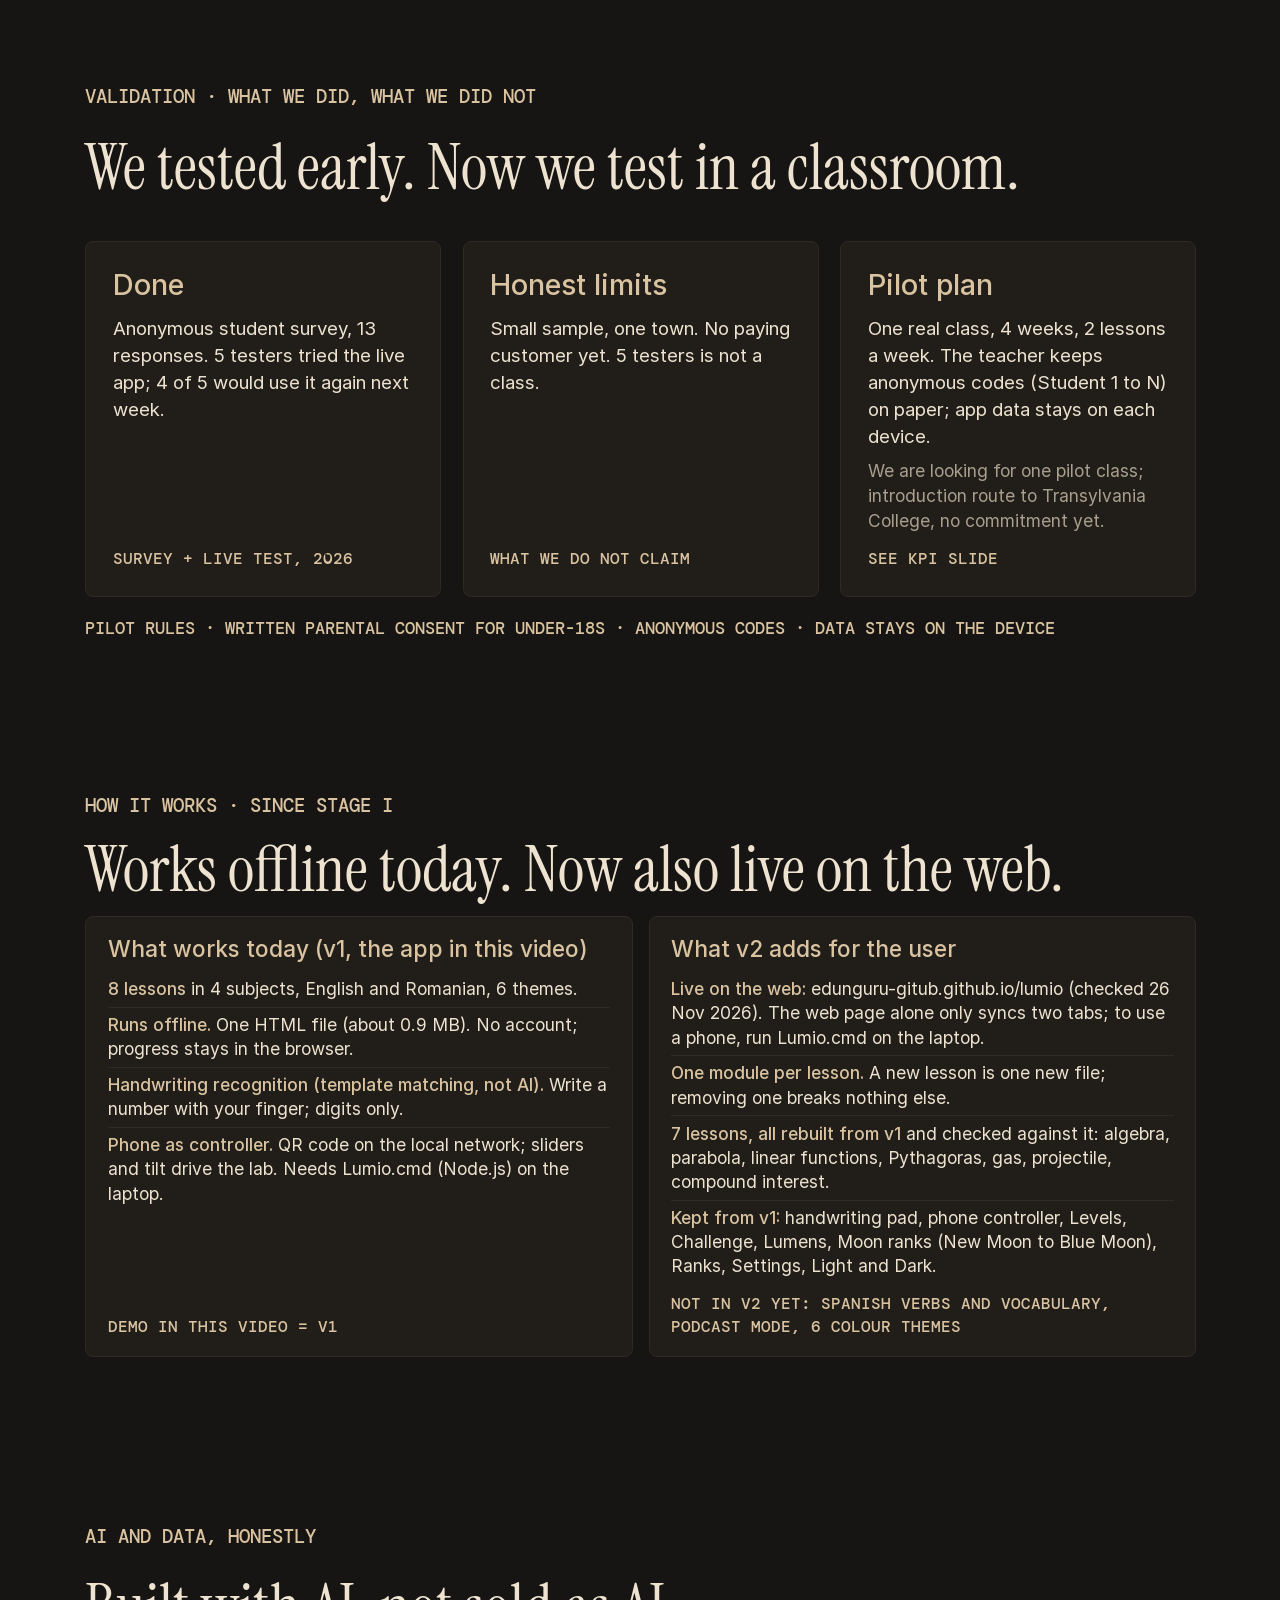
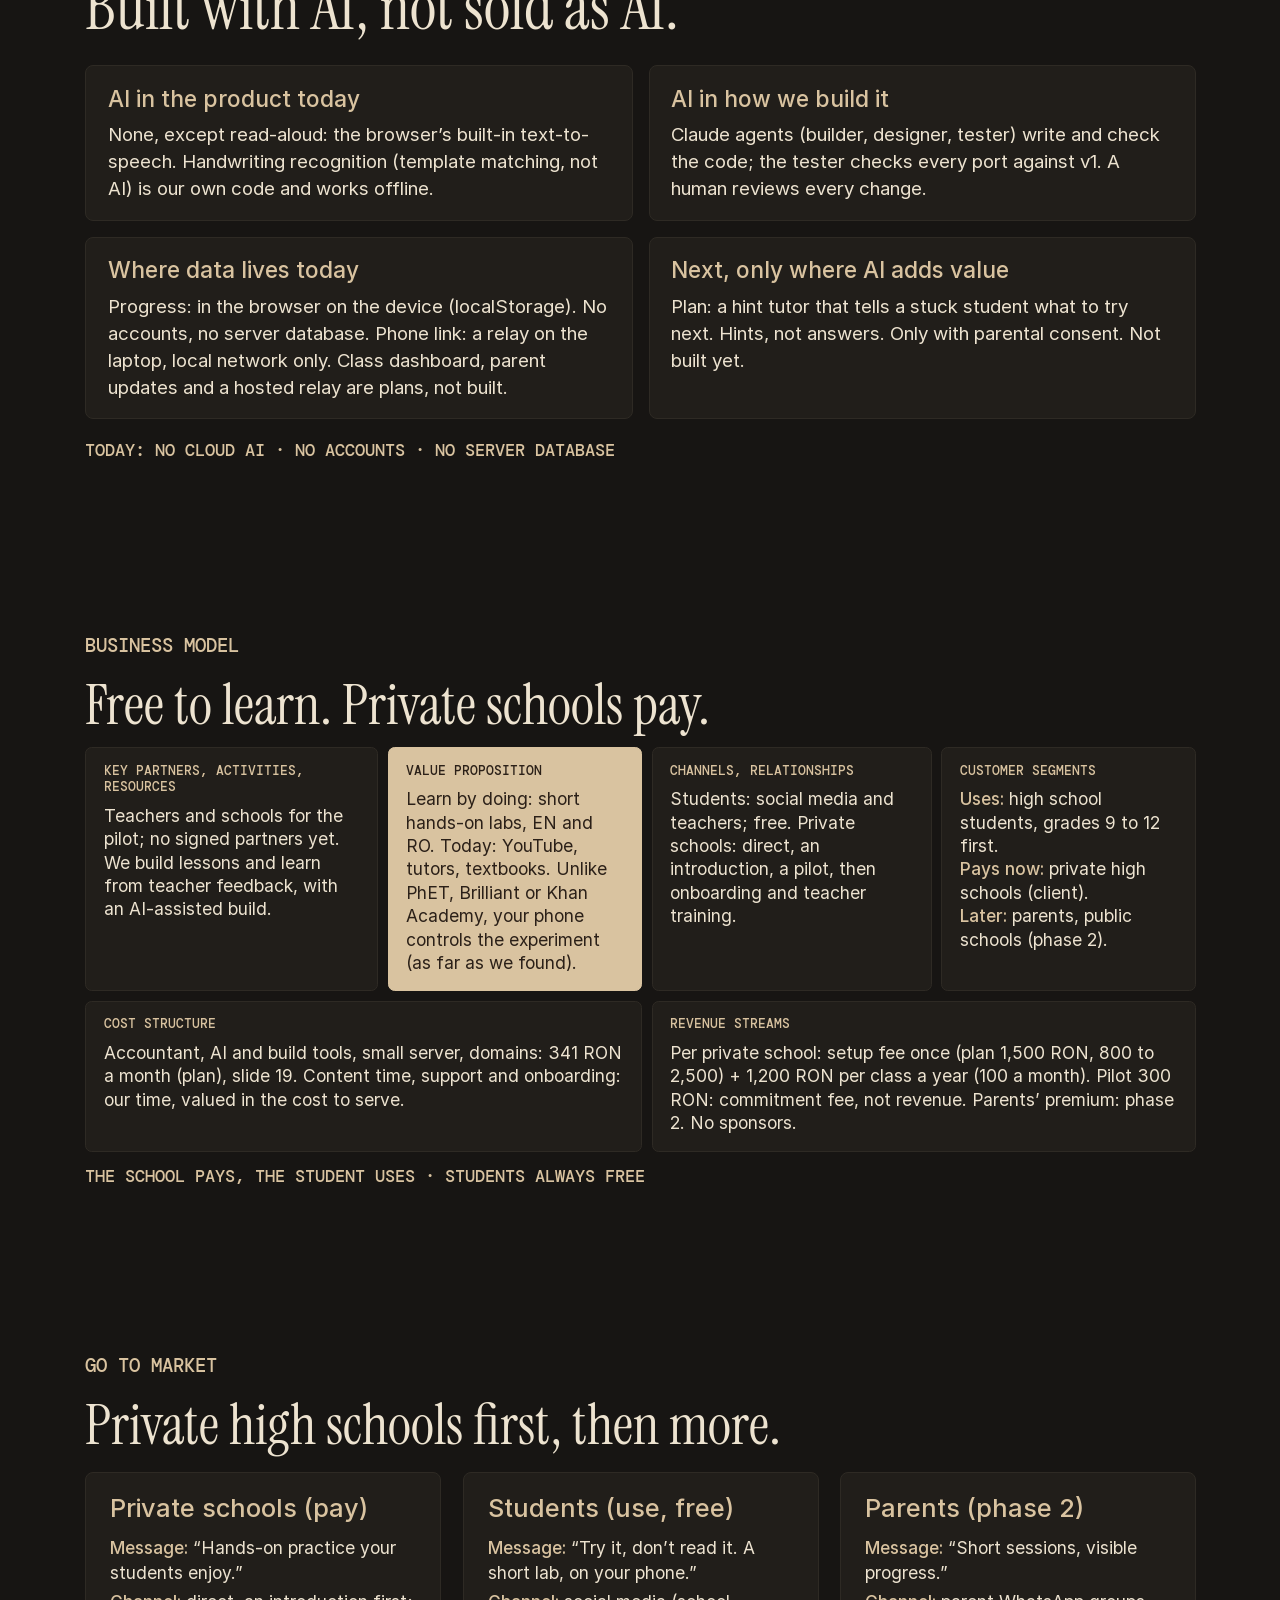
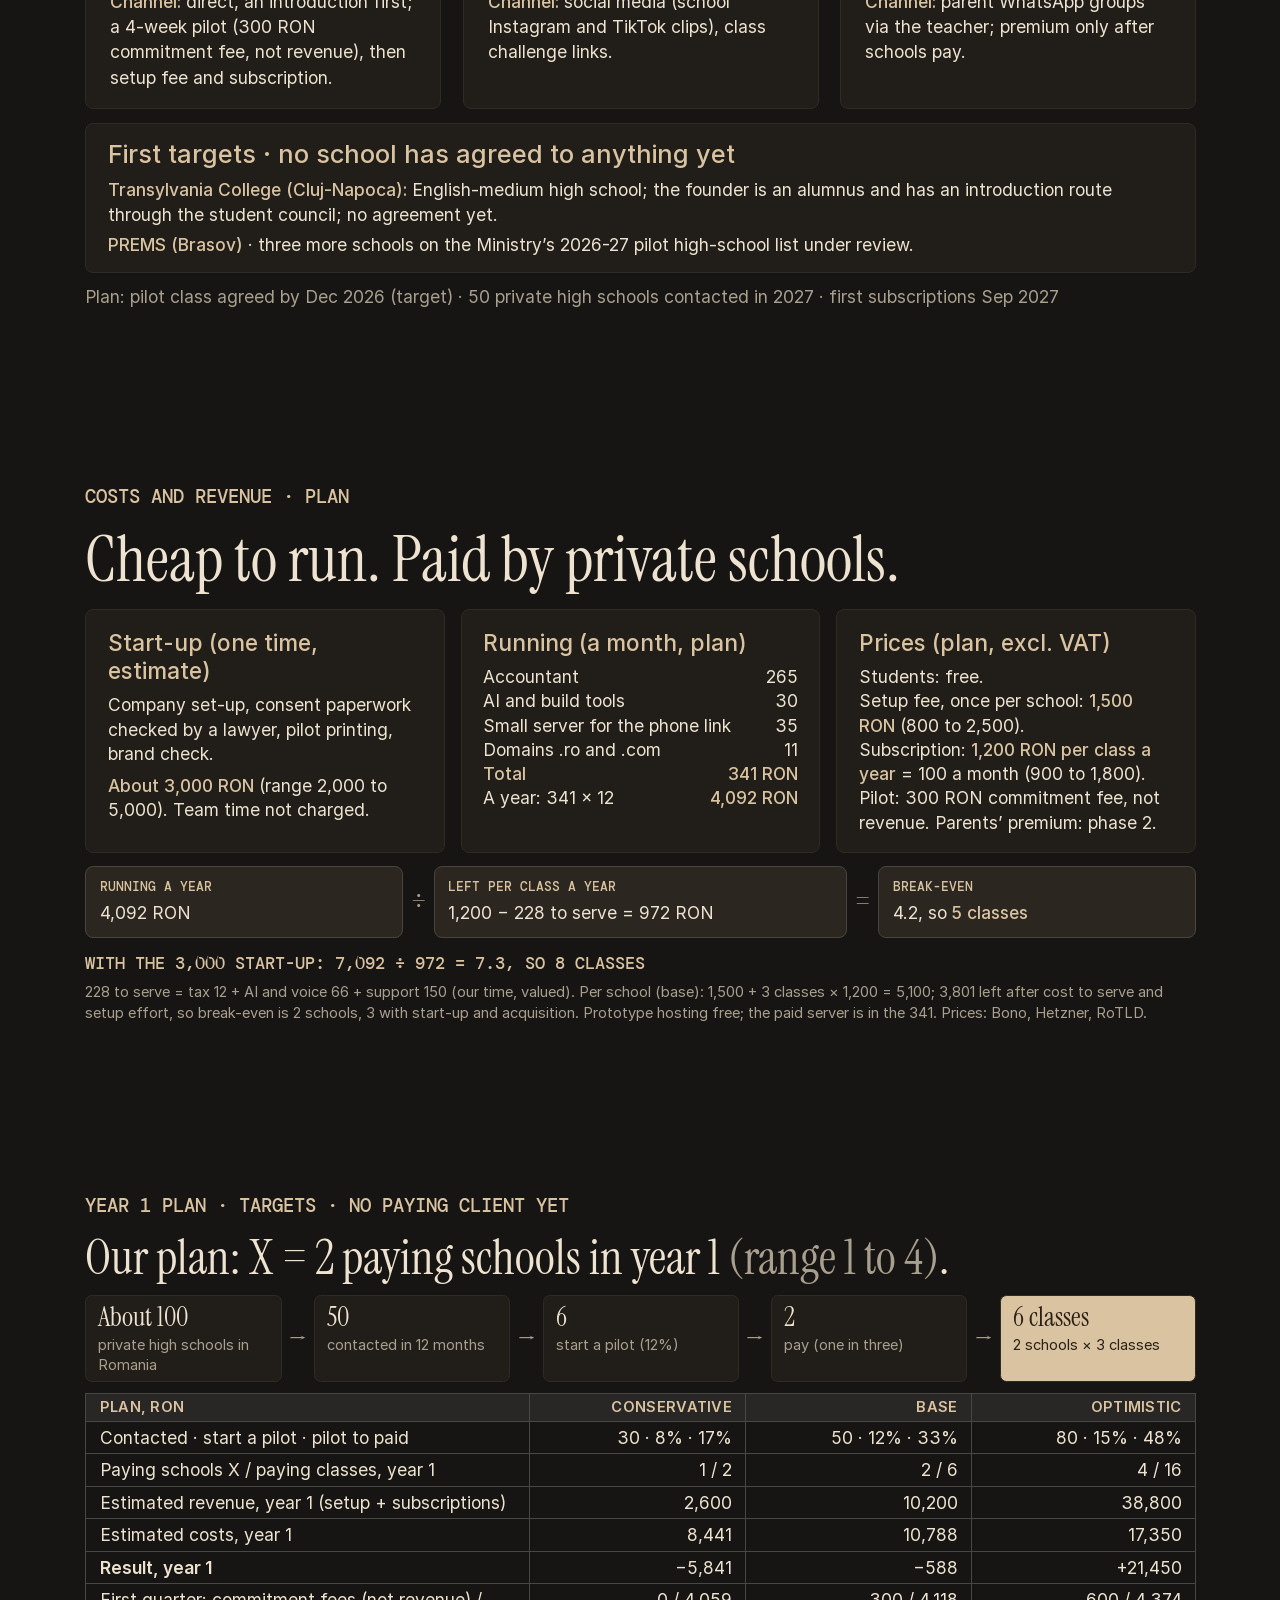
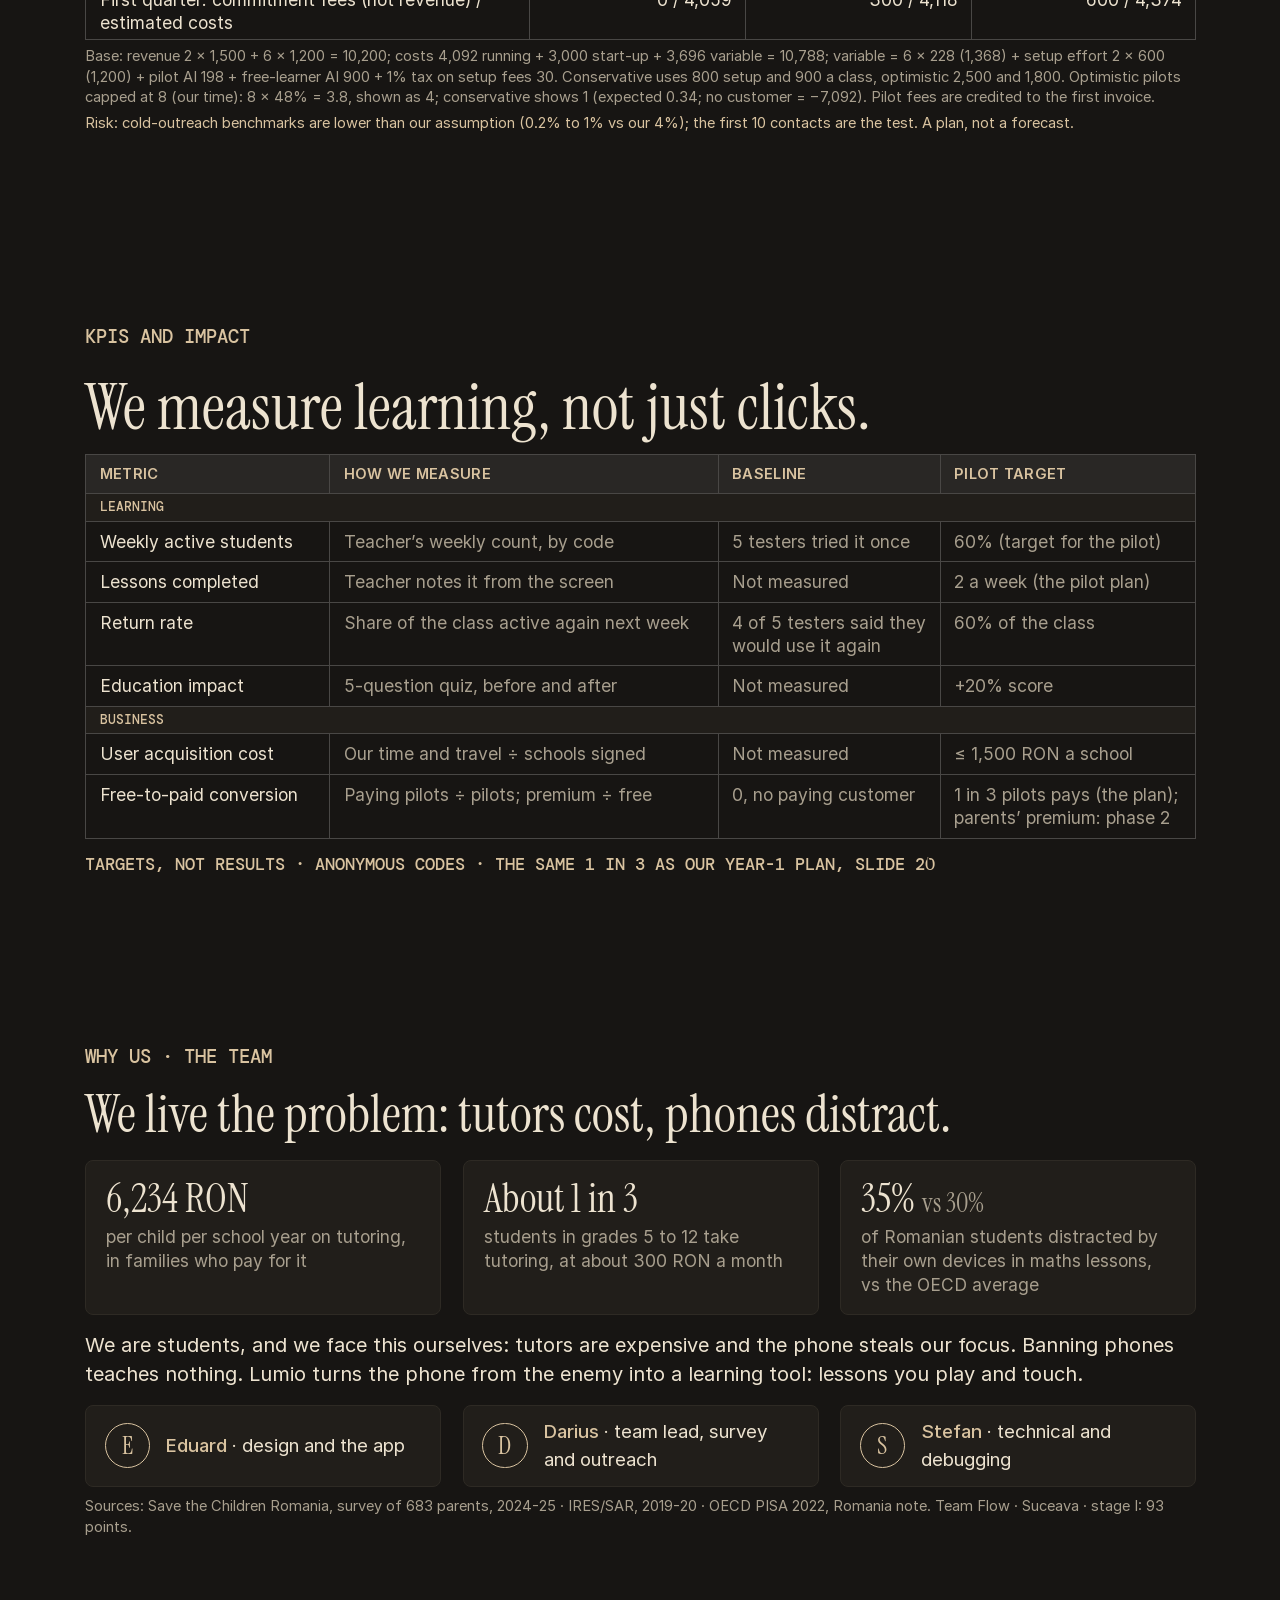
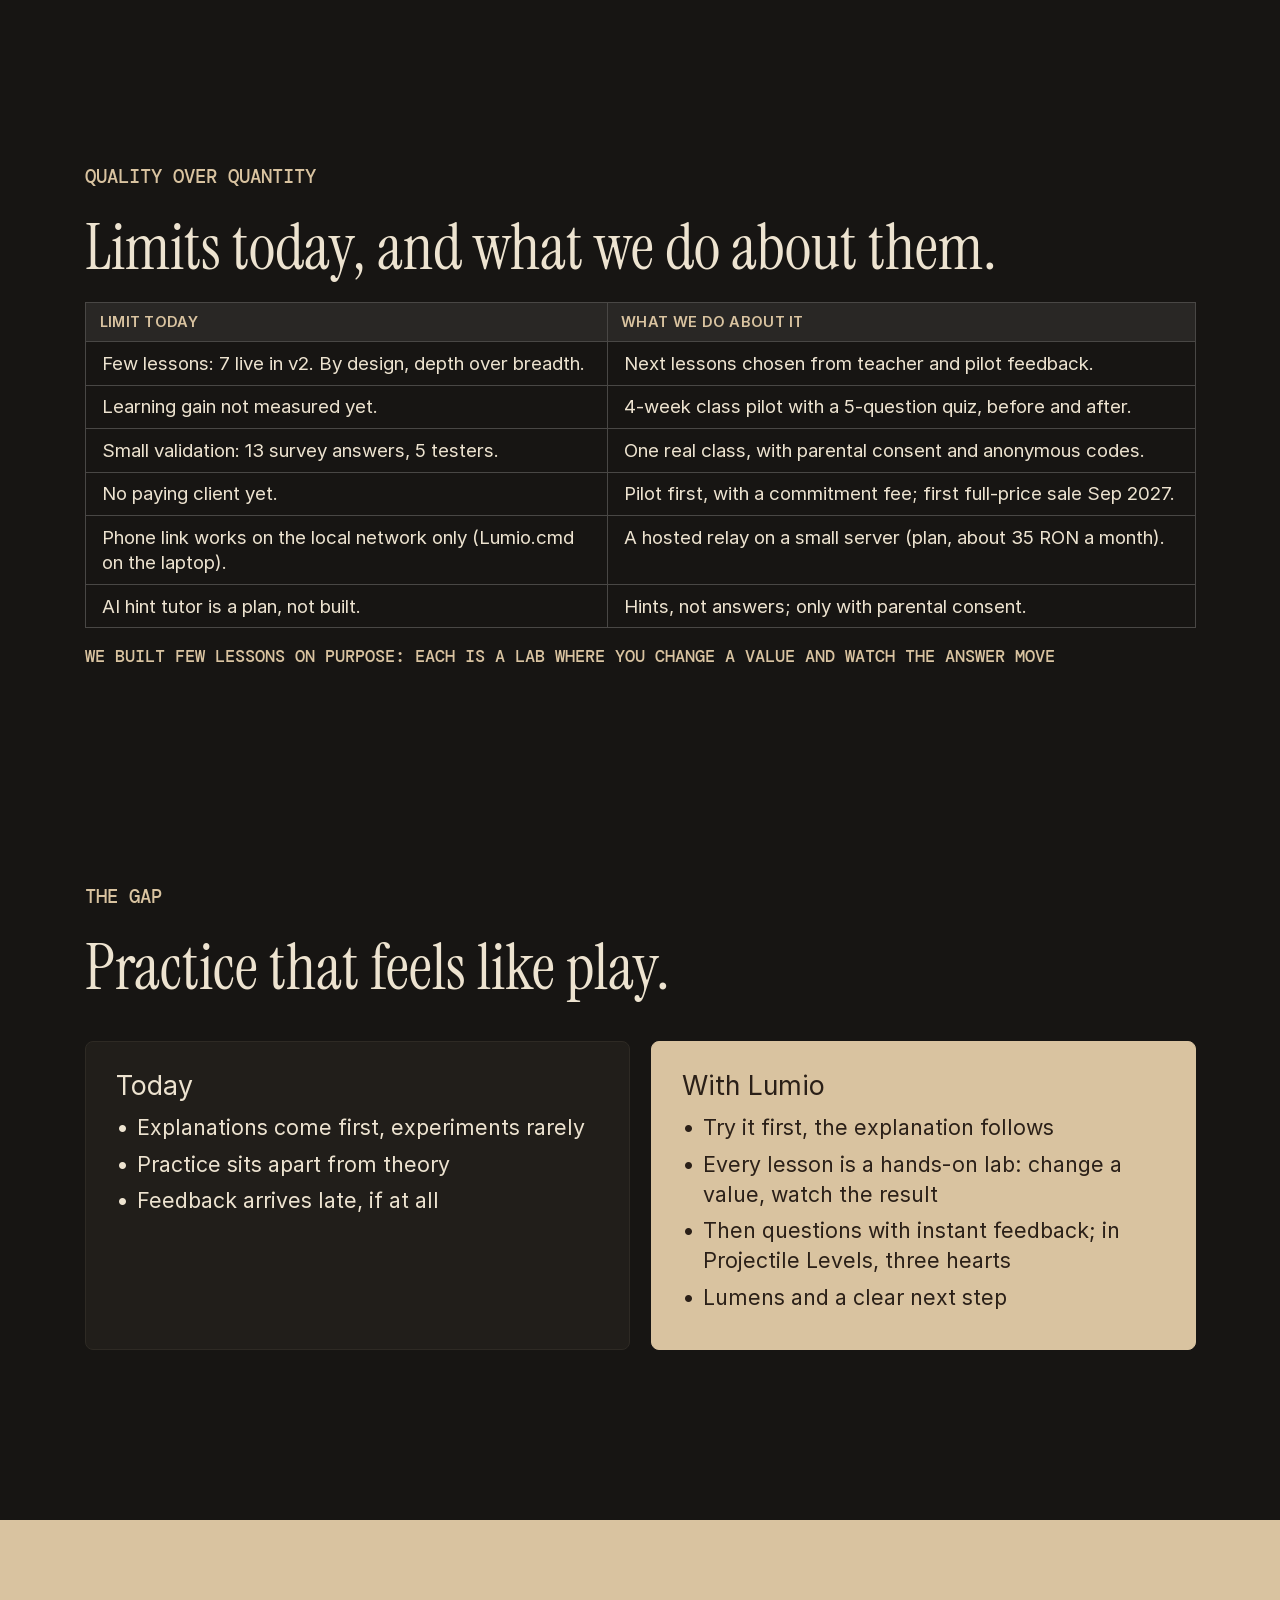
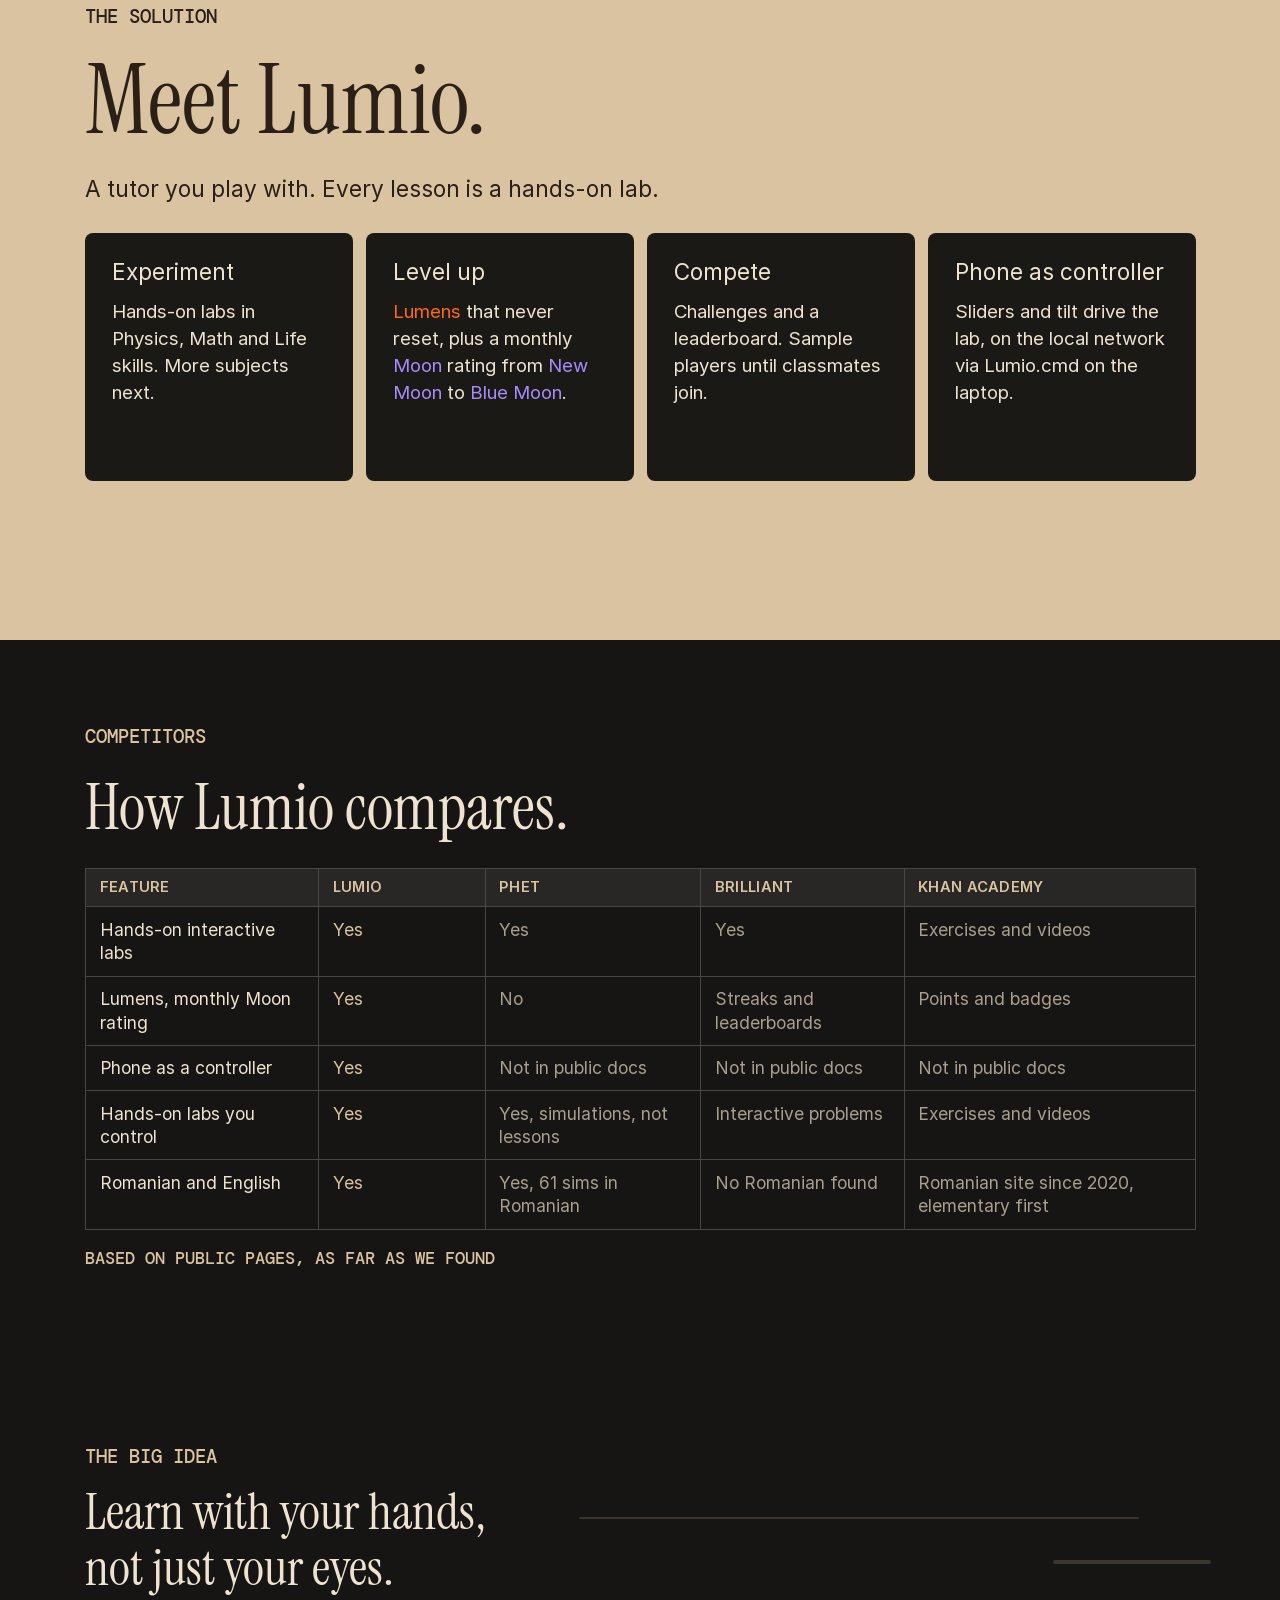
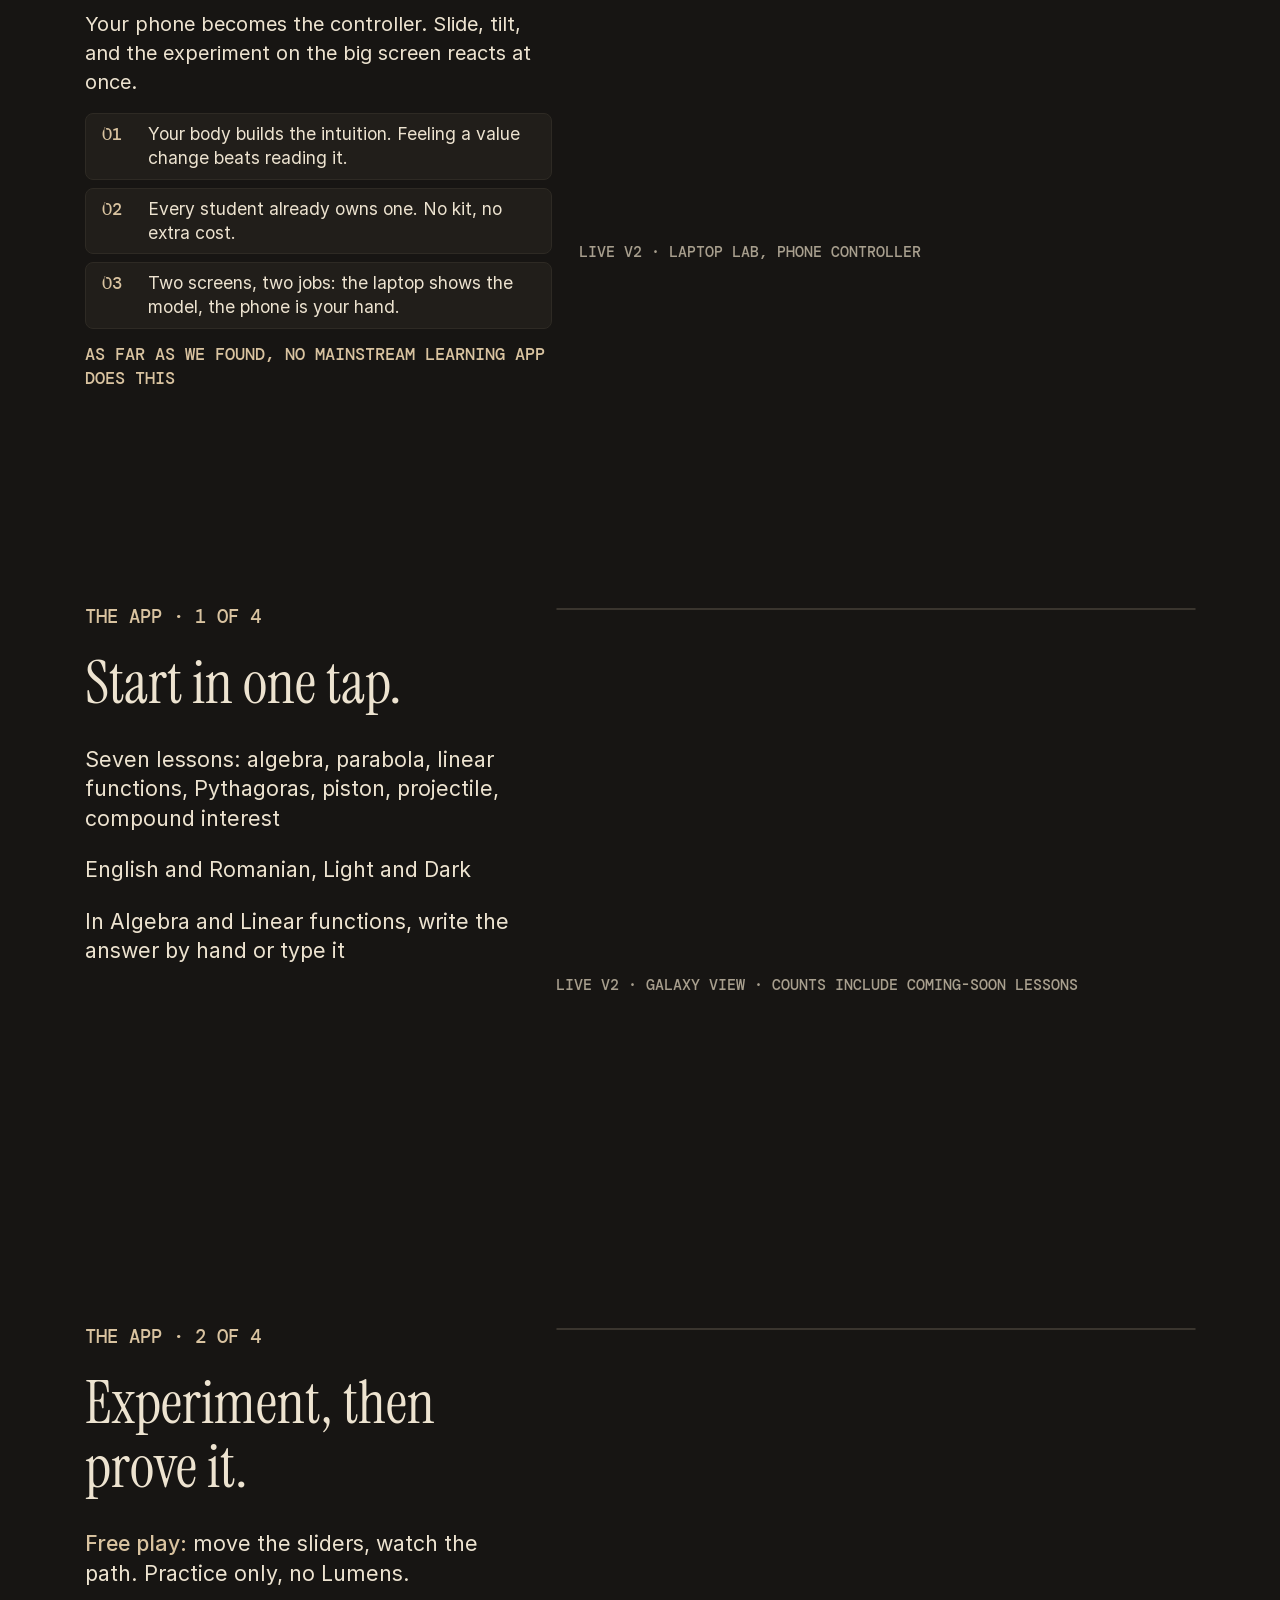
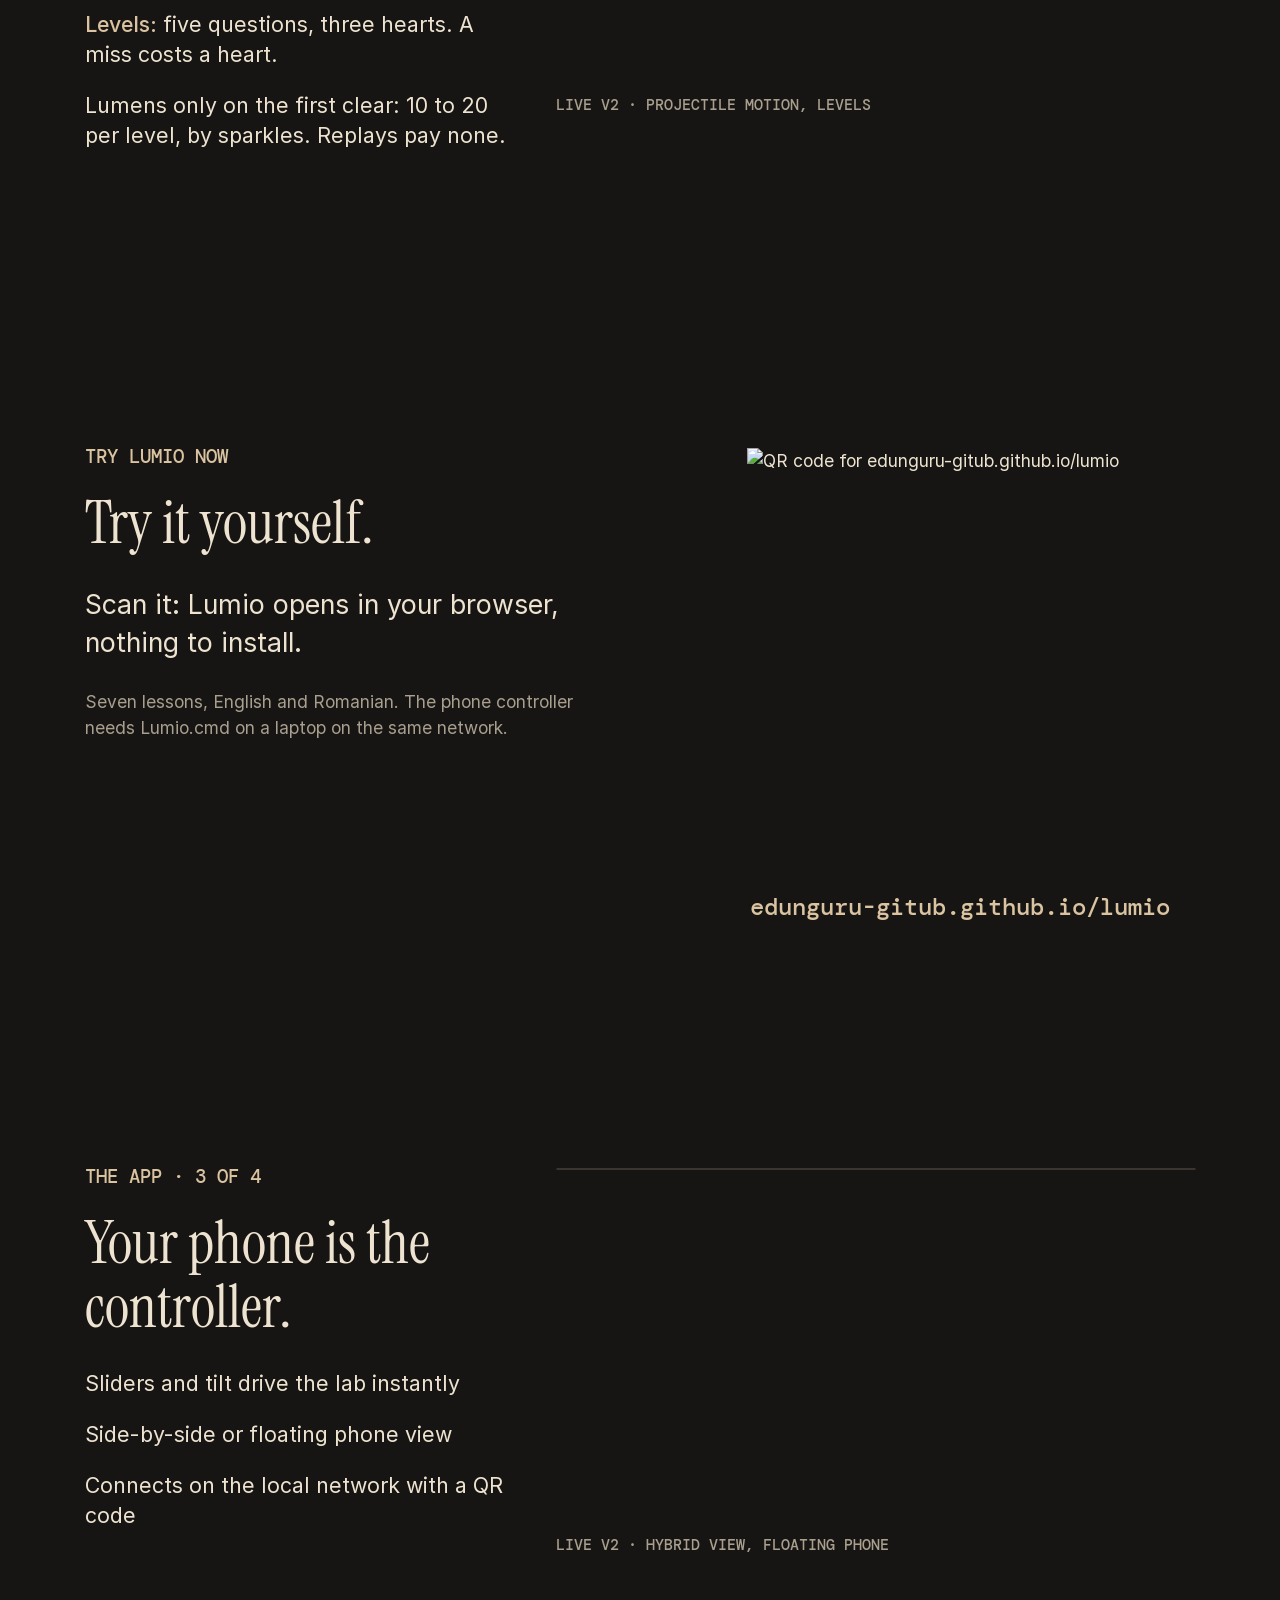
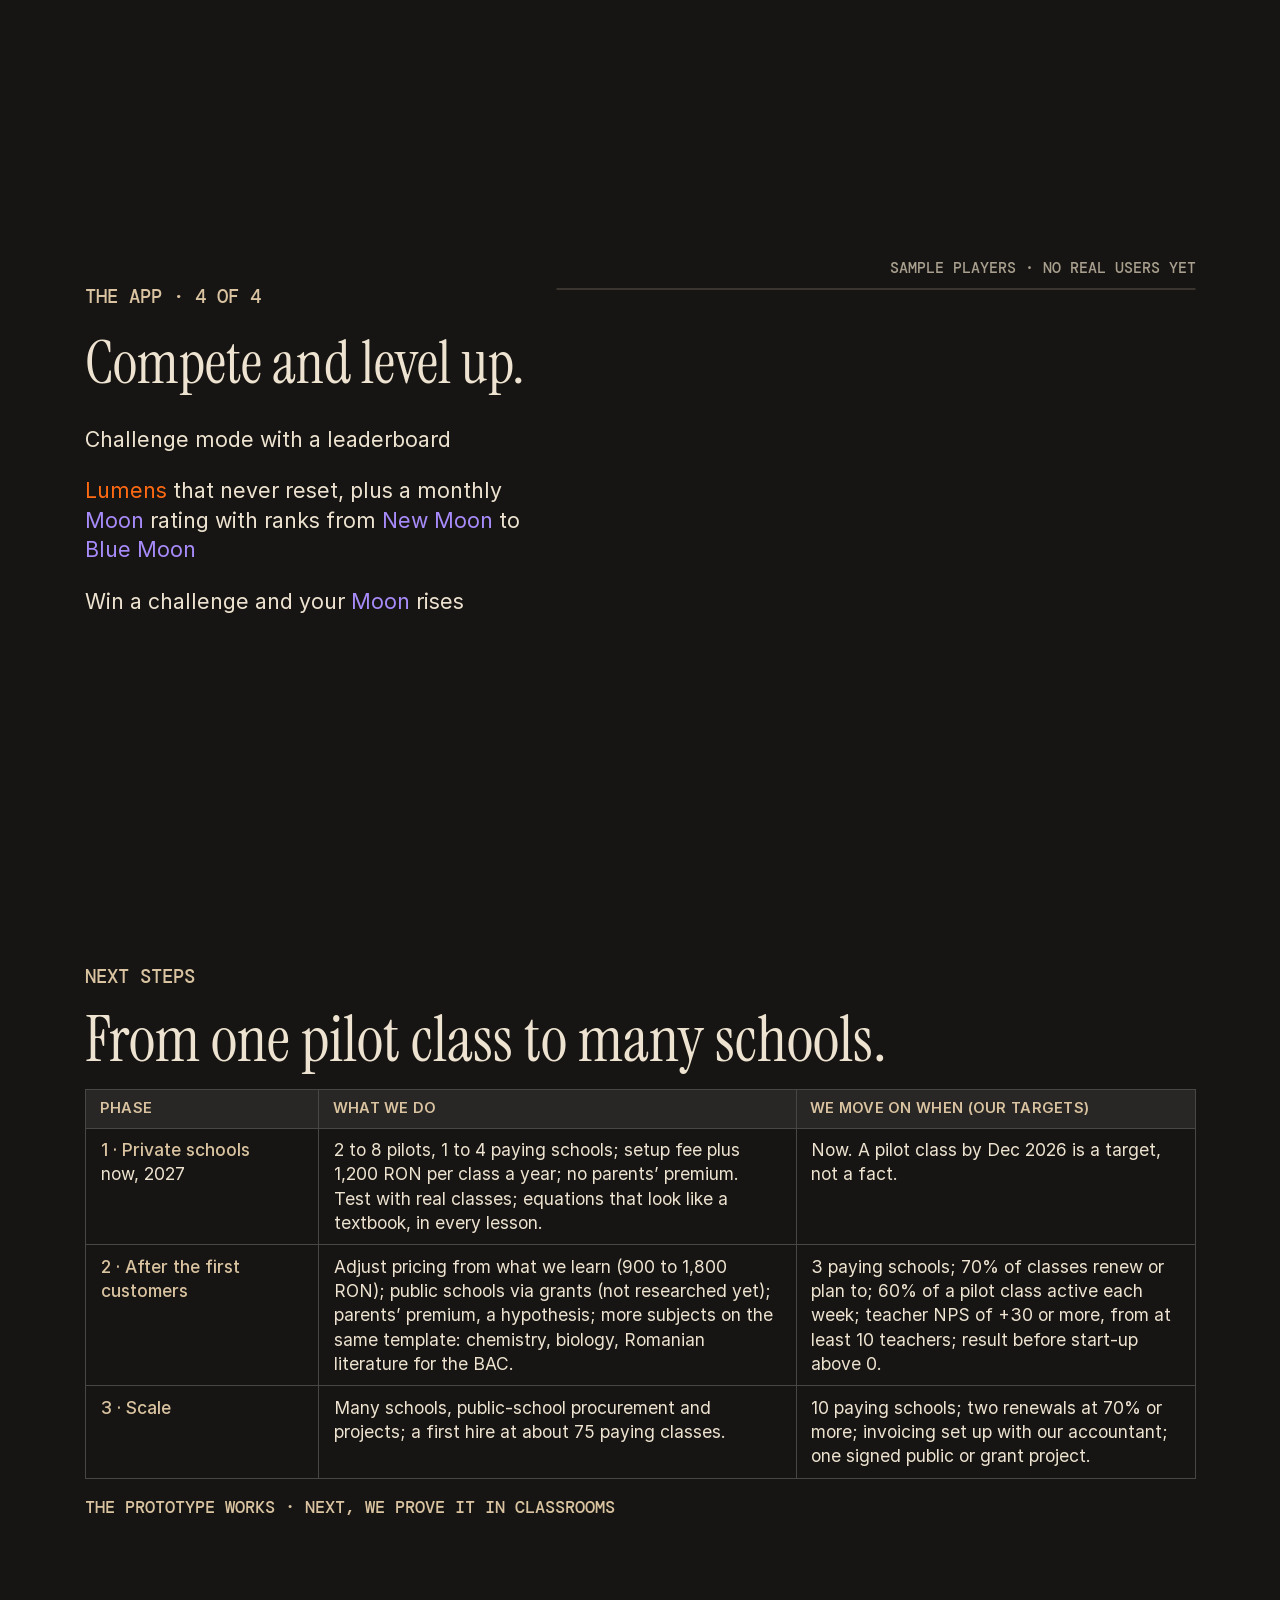
==== commit 073dcb0a: "stage2 deck draft7: recompute fixes (pilot cap, phase 1 pilots, handwriting in Linear, Prices label)" ====
--- a/tools/deck/slides.html
+++ b/tools/deck/slides.html
@@ -151,7 +151,7 @@
  <div class="row c3 sm" style="min-height:0">
   <div class="tile"><h3>Start-up (one time, estimate)</h3><p>Company set-up, consent paperwork checked by a lawyer, pilot printing, brand check.</p><p class="mt"><b>About 3,000 RON</b> (range 2,000 to 5,000). Team time not charged.</p></div>
   <div class="tile"><h3>Running (a month, plan)</h3><p class="nums">Accountant <span>265</span><br>AI and build tools <span>30</span><br>Small server for the phone link <span>35</span><br>Domains .ro and .com <span>11</span><br><b>Total</b> <span><b>341 RON</b></span><br>A year: 341 × 12 <span><b>4,092 RON</b></span></p></div>
-  <div class="tile"><h3>Revenue (plan, excl. VAT)</h3><p>Students: free.<br>Setup fee, once per school: <b>1,500 RON</b> (800 to 2,500).<br>Subscription: <b>1,200 RON per class a year</b> = 100 a month (900 to 1,800).<br>Pilot: 300 RON commitment fee, not revenue. Parents’ premium: phase 2.</p></div>
+  <div class="tile"><h3>Prices (plan, excl. VAT)</h3><p>Students: free.<br>Setup fee, once per school: <b>1,500 RON</b> (800 to 2,500).<br>Subscription: <b>1,200 RON per class a year</b> = 100 a month (900 to 1,800).<br>Pilot: 300 RON commitment fee, not revenue. Parents’ premium: phase 2.</p></div>
  </div>
  <div class="calc">
   <div class="tile"><h3>Running a year</h3><p>4,092 RON</p></div><i>÷</i>
@@ -164,7 +164,7 @@
 
 <!-- NEW 19b · Year 1 and first quarter side by side (same plan) -->
 <section class="slide" id="s19b">
- <div class="k">Revenue plan · targets · no paying client yet</div>
+ <div class="k">Year 1 plan · targets · no paying client yet</div>
  <h1 style="margin:12pt 0 10pt;font-size:36pt">Our plan: X = 2 paying schools in year 1 <span class="muted">(range 1 to 4)</span>.</h1>
  <div class="fun"><div>About 100<small>private high schools in Romania</small></div><i>→</i><div>50<small>contacted in 12 months</small></div><i>→</i><div>6<small>start a pilot (12%)</small></div><i>→</i><div>2<small>pay (one in three)</small></div><i>→</i><div class="t">6 classes<small>2 schools × 3 classes</small></div></div>
  <table class="scn x" style="margin-top:8pt">
@@ -176,8 +176,8 @@
   <tr><td><b>Result, year 1</b></td><td>−5,841</td><td>−588</td><td>+21,450</td></tr>
   <tr><td>First quarter: commitment fees (not revenue) / estimated costs</td><td>0 / 4,059</td><td>300 / 4,118</td><td>600 / 4,374</td></tr>
  </table>
- <p class="src">Base: revenue 2 × 1,500 setup + 6 × 1,200 = 10,200. Costs 4,092 running + 3,000 start-up + 3,696 variable = 10,788; variable = 6 classes × 228 (1,368) + setup effort 2 × 600 (1,200) + pilot AI 198 + free-learner AI 900 + 1% tax on setup fees 30. Pilot fees are credited to the first invoice. Conservative shows 1 school (expected 0.34); no customer at all = −7,092.</p>
- <p class="src" style="color:var(--tan);margin-top:4pt">Risk: cold-outreach benchmarks are lower than our assumption (0.2% to 1% contact to customer vs our 4%); the first 10 contacts are the test. This is a plan, not a forecast.</p>
+ <p class="src">Base: revenue 2 × 1,500 + 6 × 1,200 = 10,200; costs 4,092 running + 3,000 start-up + 3,696 variable = 10,788; variable = 6 × 228 (1,368) + setup effort 2 × 600 (1,200) + pilot AI 198 + free-learner AI 900 + 1% tax on setup fees 30. Conservative uses 800 setup and 900 a class, optimistic 2,500 and 1,800. Optimistic pilots capped at 8 (our time): 8 × 48% = 3.8, shown as 4; conservative shows 1 (expected 0.34; no customer = −7,092). Pilot fees are credited to the first invoice.</p>
+ <p class="src" style="color:var(--tan);margin-top:4pt">Risk: cold-outreach benchmarks are lower than our assumption (0.2% to 1% vs our 4%); the first 10 contacts are the test. A plan, not a forecast.</p>
 </section>
 
 <!-- NEW 20 · KPIs and impact (learning + business), pilot data rule: anonymous codes, teacher sheet -->
@@ -298,7 +298,7 @@
   <ul class="bl">
    <li>Seven lessons: algebra, parabola, linear functions, Pythagoras, piston, projectile, compound interest</li>
    <li>English and Romanian, Light and Dark</li>
-   <li>In Algebra, write the answer by hand or type it</li></ul>
+   <li>In Algebra and Linear functions, write the answer by hand or type it</li></ul>
  </div>
  <img class="shot" data-shot="galaxy.png" style="left:417pt;top:96pt;width:480pt" alt="">
  <div class="cap" style="left:417pt;top:372pt">Live v2 · galaxy view · counts include coming-soon lessons</div>
@@ -363,9 +363,9 @@
  <h1 style="margin-bottom:12pt">From one pilot class to many schools.</h1>
  <table class="lim ph">
   <tr><th style="width:21%">Phase</th><th style="width:43%">What we do</th><th>We move on when (our targets)</th></tr>
-  <tr><td><b>1 · Private schools</b><br>now, 2027</td><td>1 to 4 pilots, setup fee plus 1,200 RON per class a year; no parents’ premium. Test with real classes; equations that look like a textbook, in every lesson.</td><td>Now. A pilot class by Dec 2026 is a target, not a fact.</td></tr>
-  <tr><td><b>2 · After the first customers</b></td><td>Adjust pricing from what we learn (900 to 1,800 RON); public schools via grants (not researched yet); test parents’ premium, a hypothesis; more subjects on the same lesson template: chemistry and biology, Romanian literature for the BAC exam.</td><td>3 paying schools; 70% of classes renew or plan to; 60% of a pilot class active each week; teacher NPS of +30 or more, from at least 10 teachers; result before start-up above 0.</td></tr>
-  <tr><td><b>3 · Scale</b></td><td>Many schools, public-school procurement and projects; a first hire at about 75 paying classes.</td><td>10 paying schools; two renewal cycles at 70% or more; invoicing set up with our accountant; one signed public or grant-funded project.</td></tr>
+  <tr><td><b>1 · Private schools</b><br>now, 2027</td><td>2 to 8 pilots, 1 to 4 paying schools; setup fee plus 1,200 RON per class a year; no parents’ premium. Test with real classes; equations that look like a textbook, in every lesson.</td><td>Now. A pilot class by Dec 2026 is a target, not a fact.</td></tr>
+  <tr><td><b>2 · After the first customers</b></td><td>Adjust pricing from what we learn (900 to 1,800 RON); public schools via grants (not researched yet); parents’ premium, a hypothesis; more subjects on the same template: chemistry, biology, Romanian literature for the BAC.</td><td>3 paying schools; 70% of classes renew or plan to; 60% of a pilot class active each week; teacher NPS of +30 or more, from at least 10 teachers; result before start-up above 0.</td></tr>
+  <tr><td><b>3 · Scale</b></td><td>Many schools, public-school procurement and projects; a first hire at about 75 paying classes.</td><td>10 paying schools; two renewals at 70% or more; invoicing set up with our accountant; one signed public or grant project.</td></tr>
  </table>
  <div class="strip" style="margin-top:12pt">The prototype works · next, we prove it in classrooms</div>
 </section>
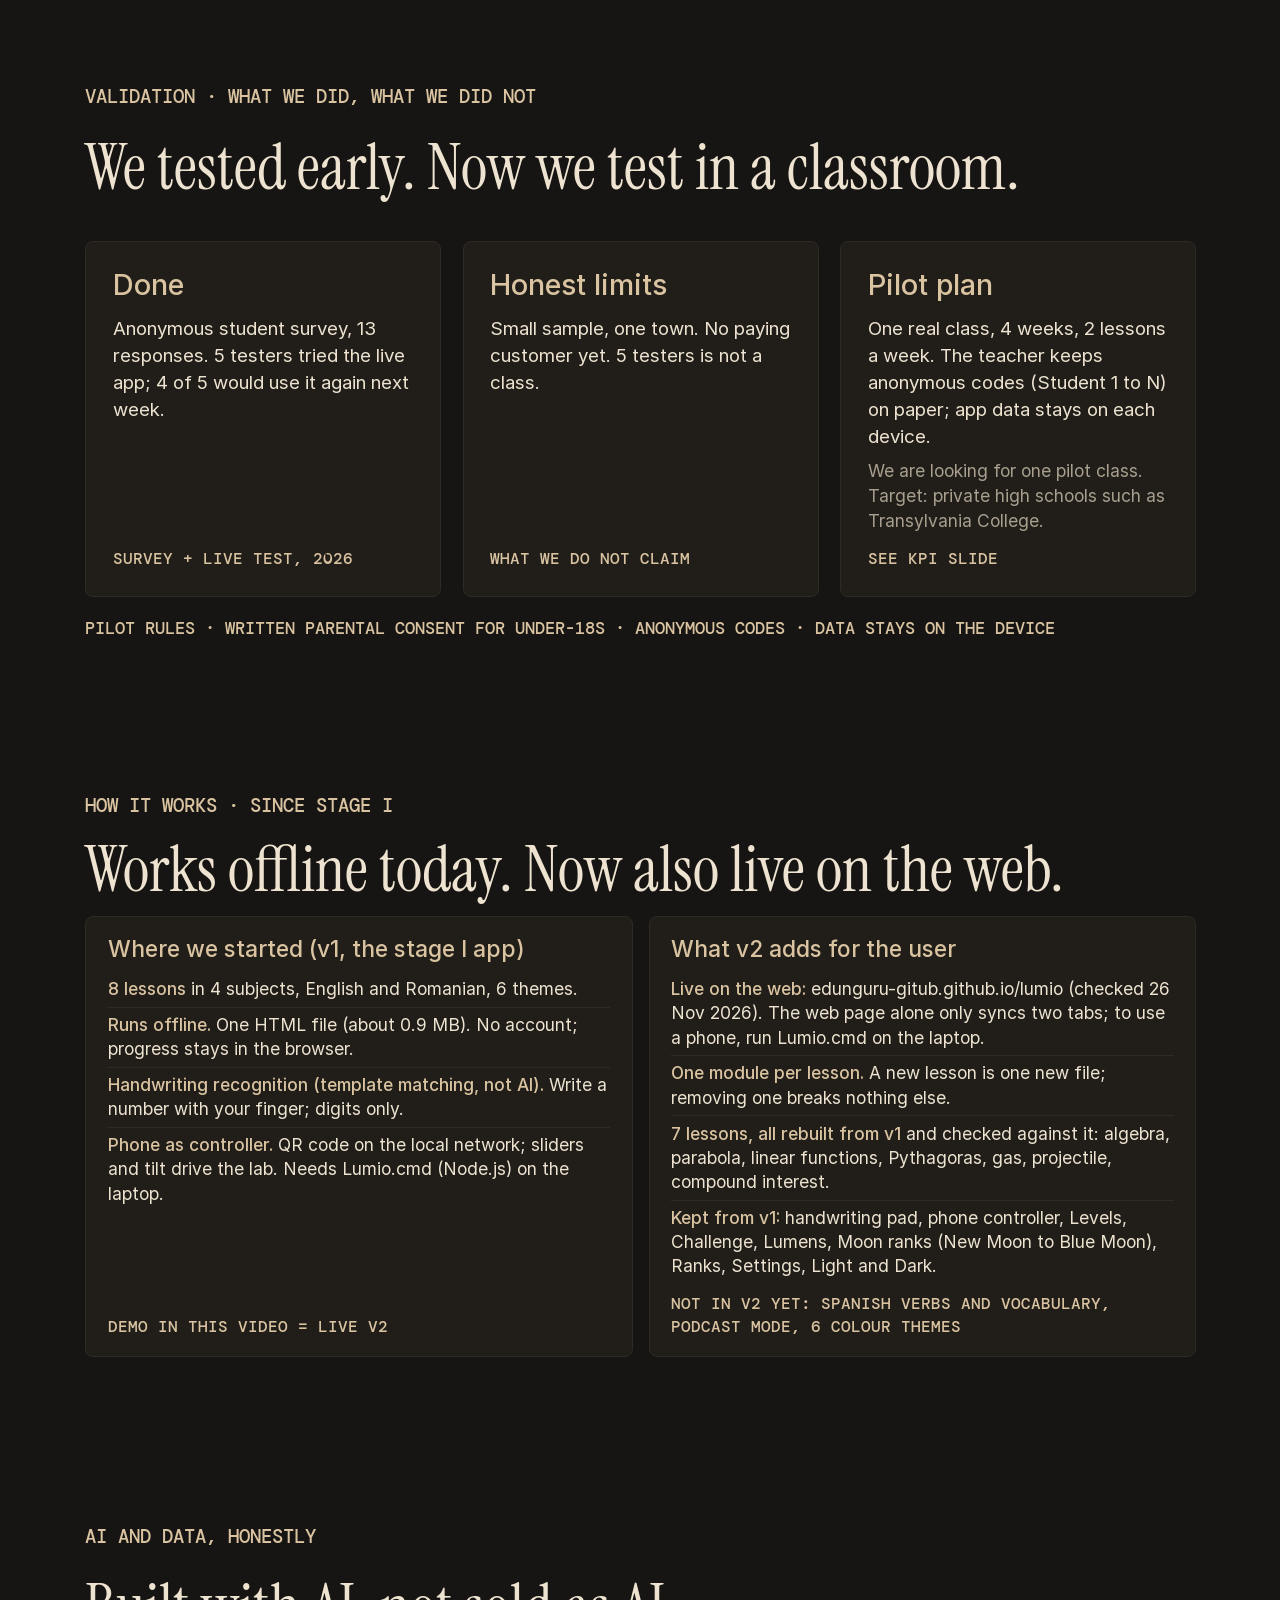
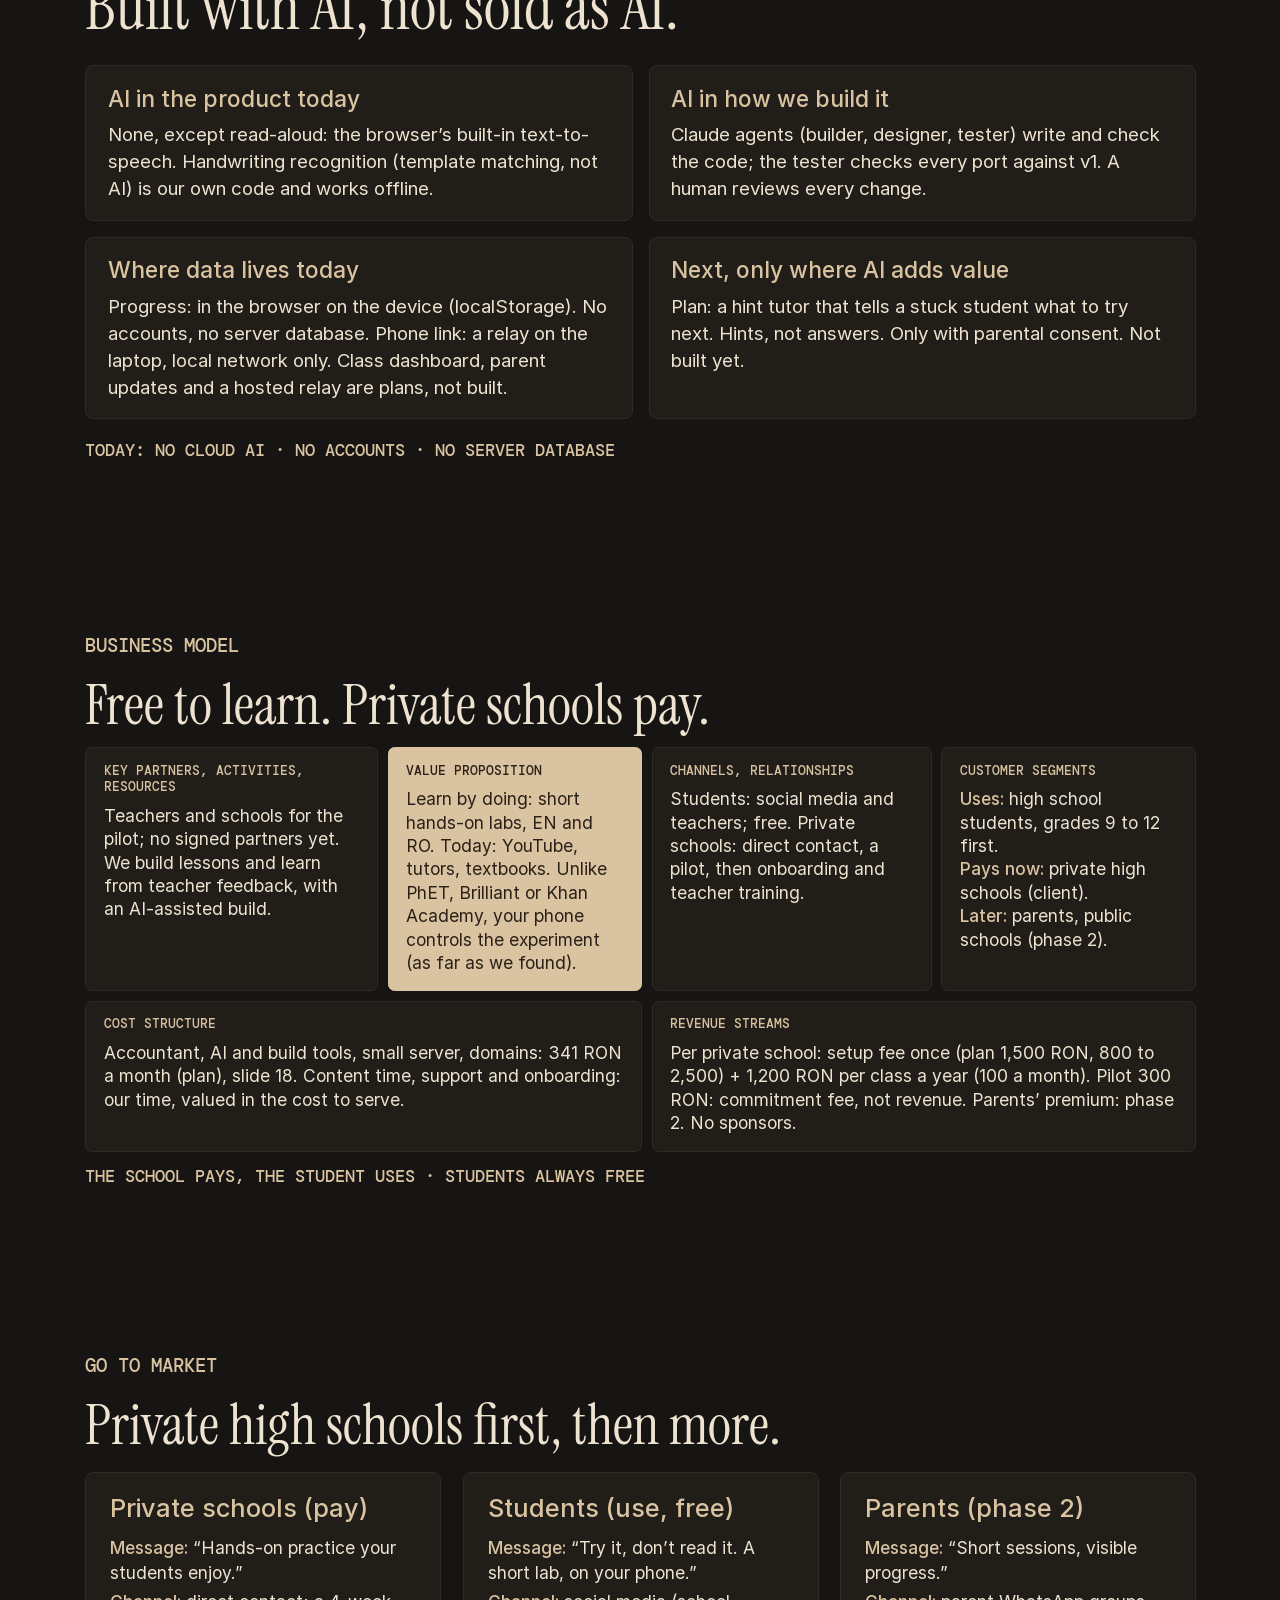
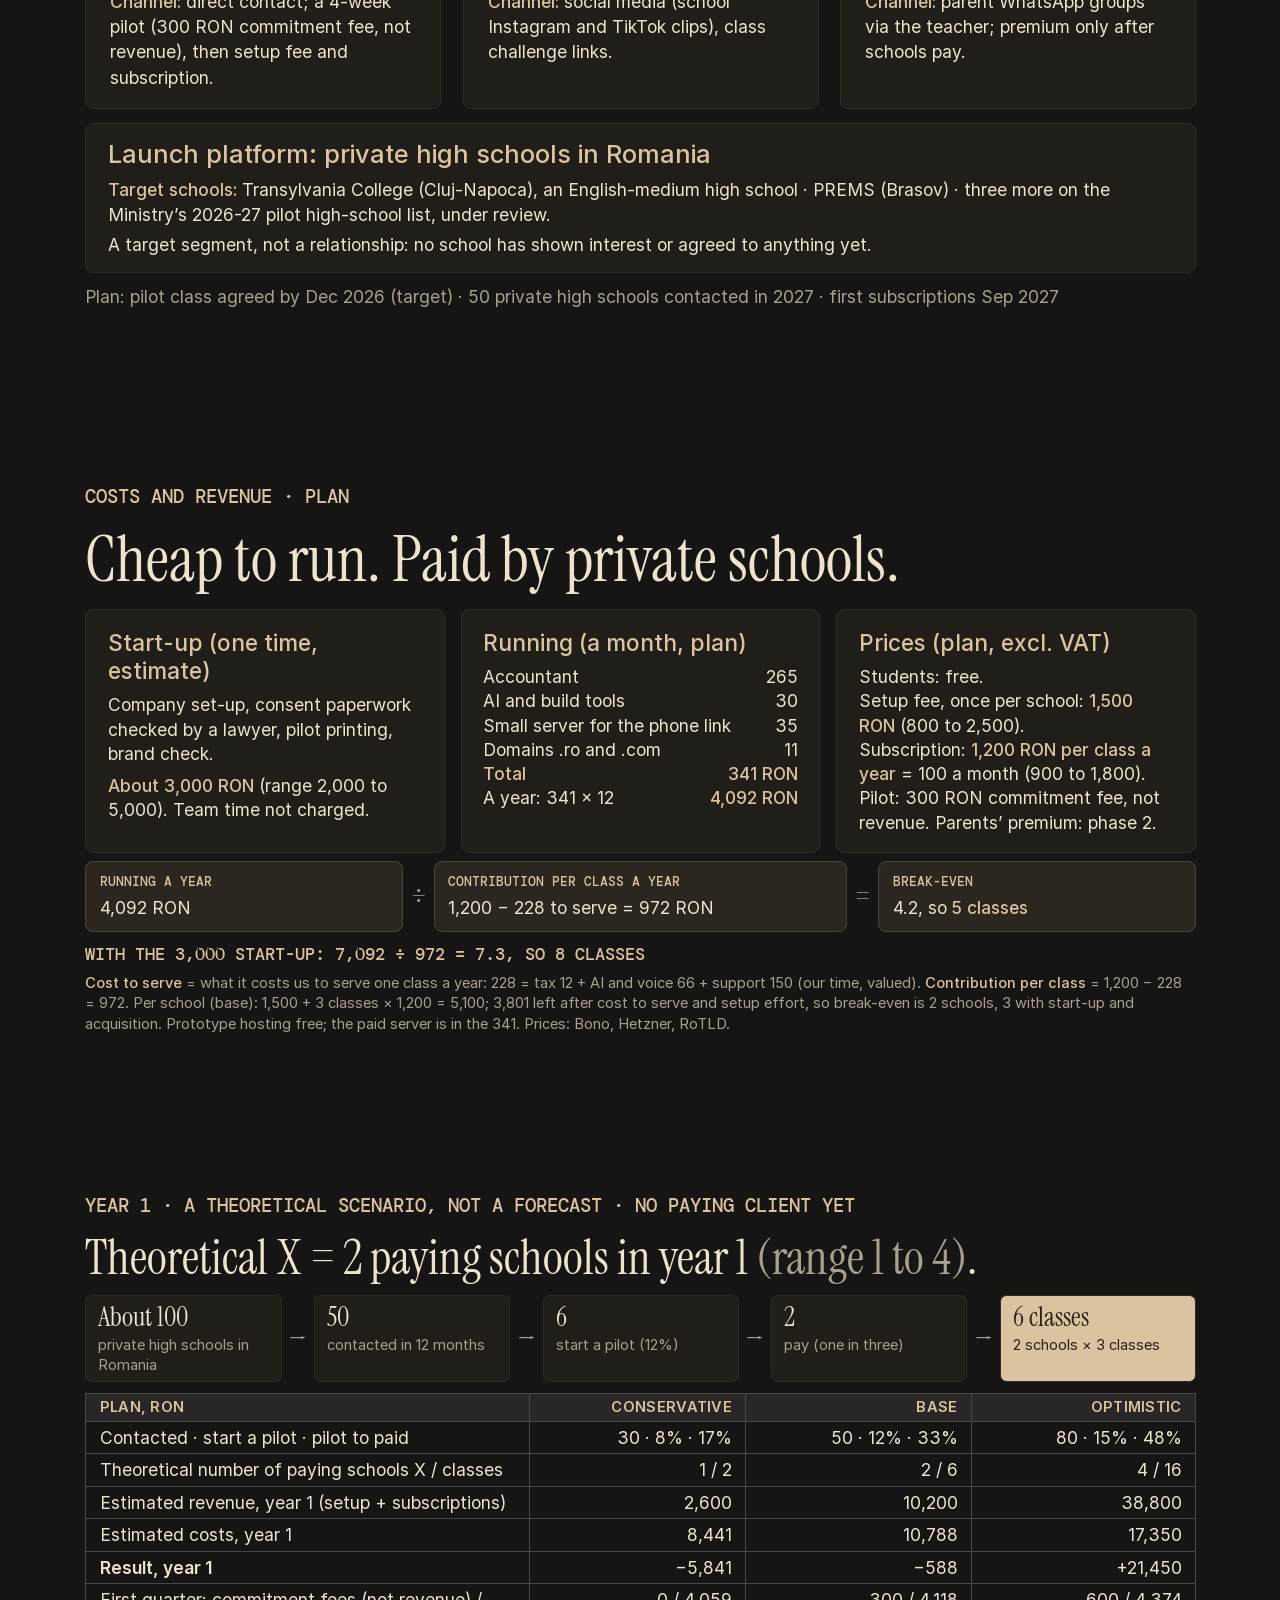
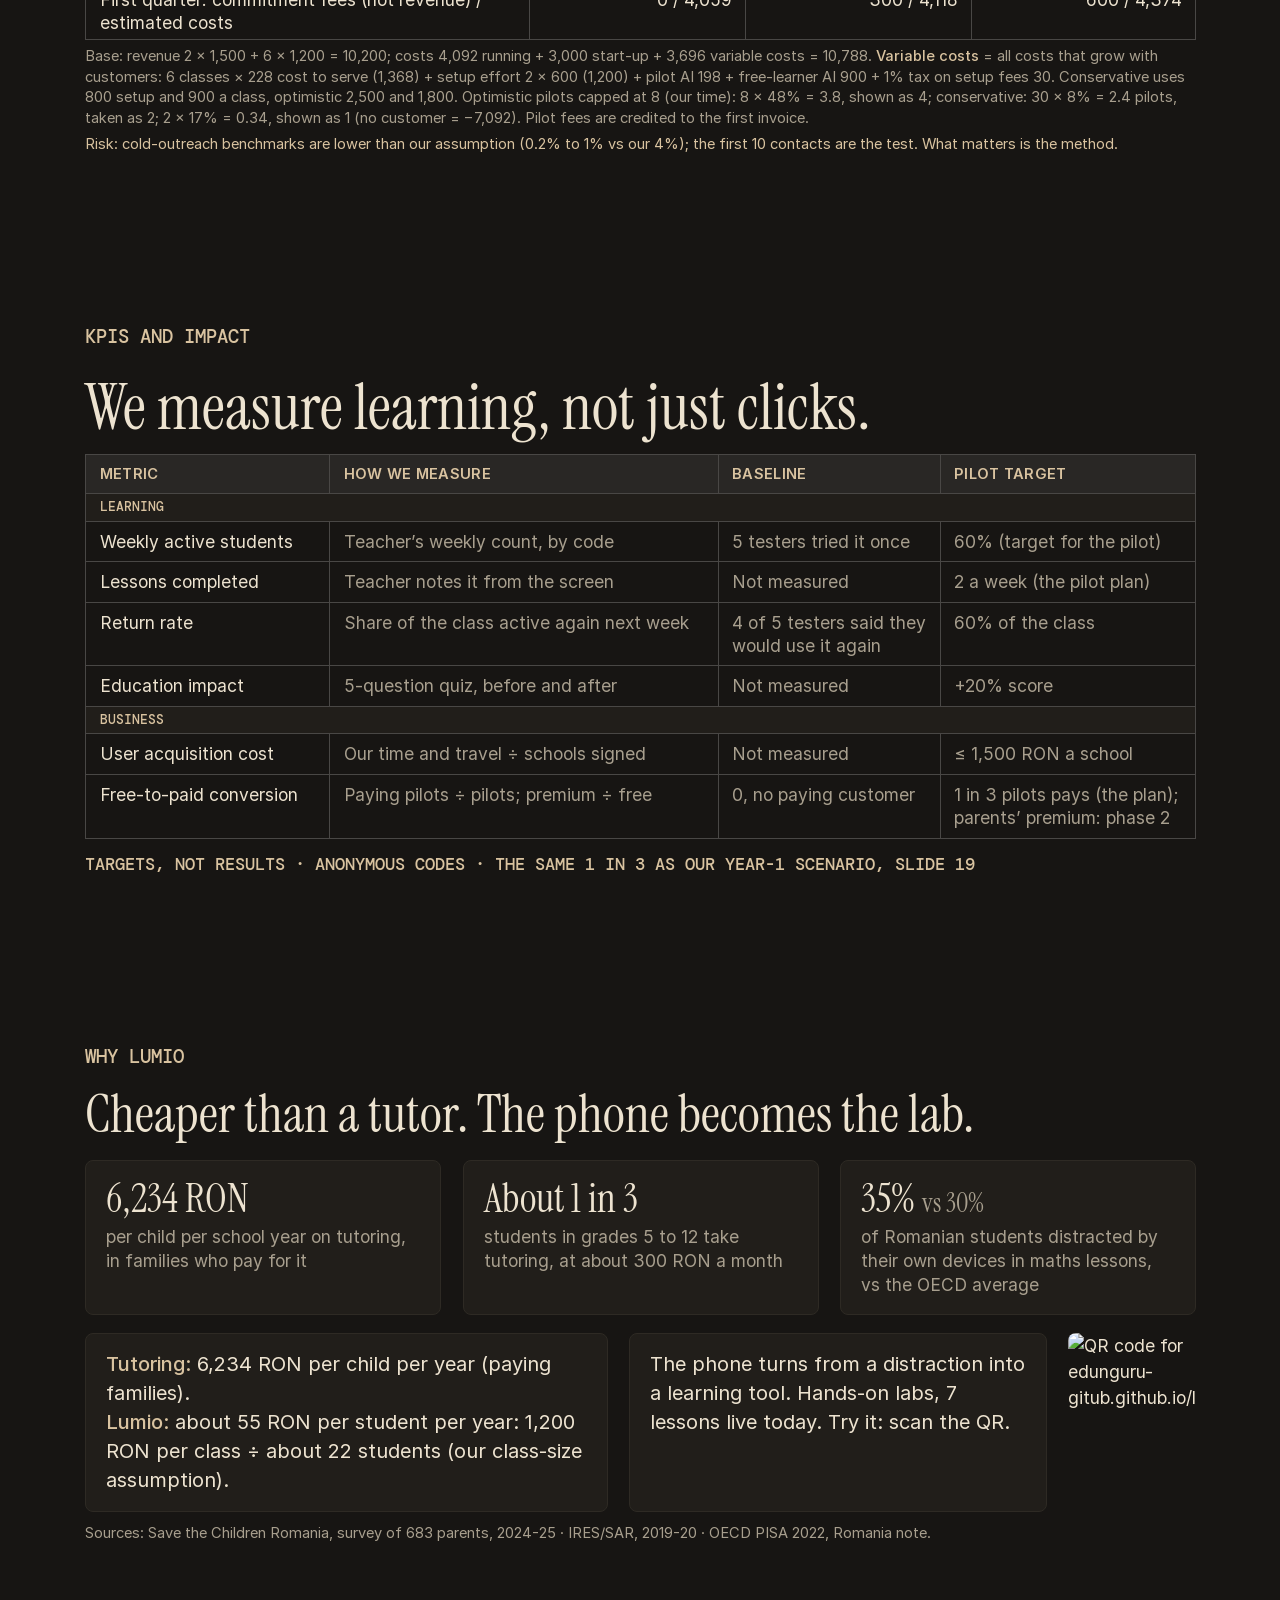
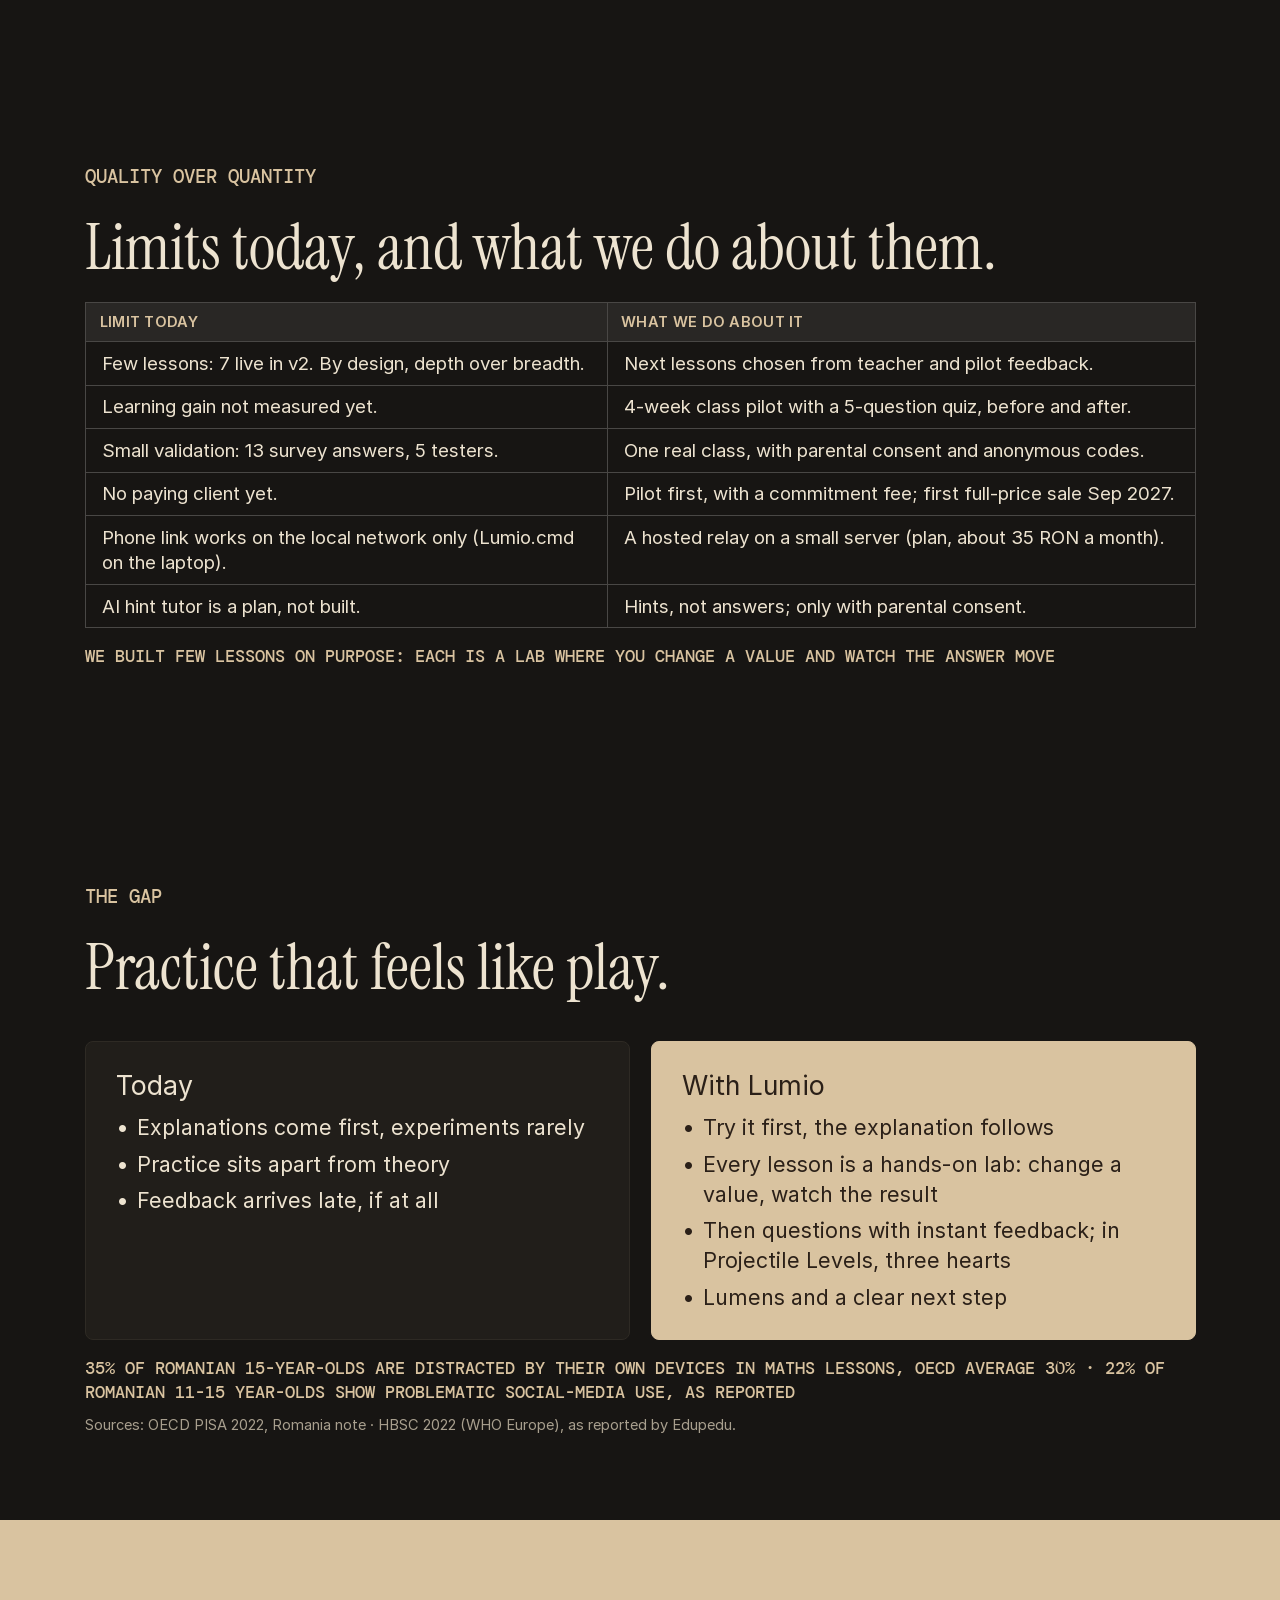
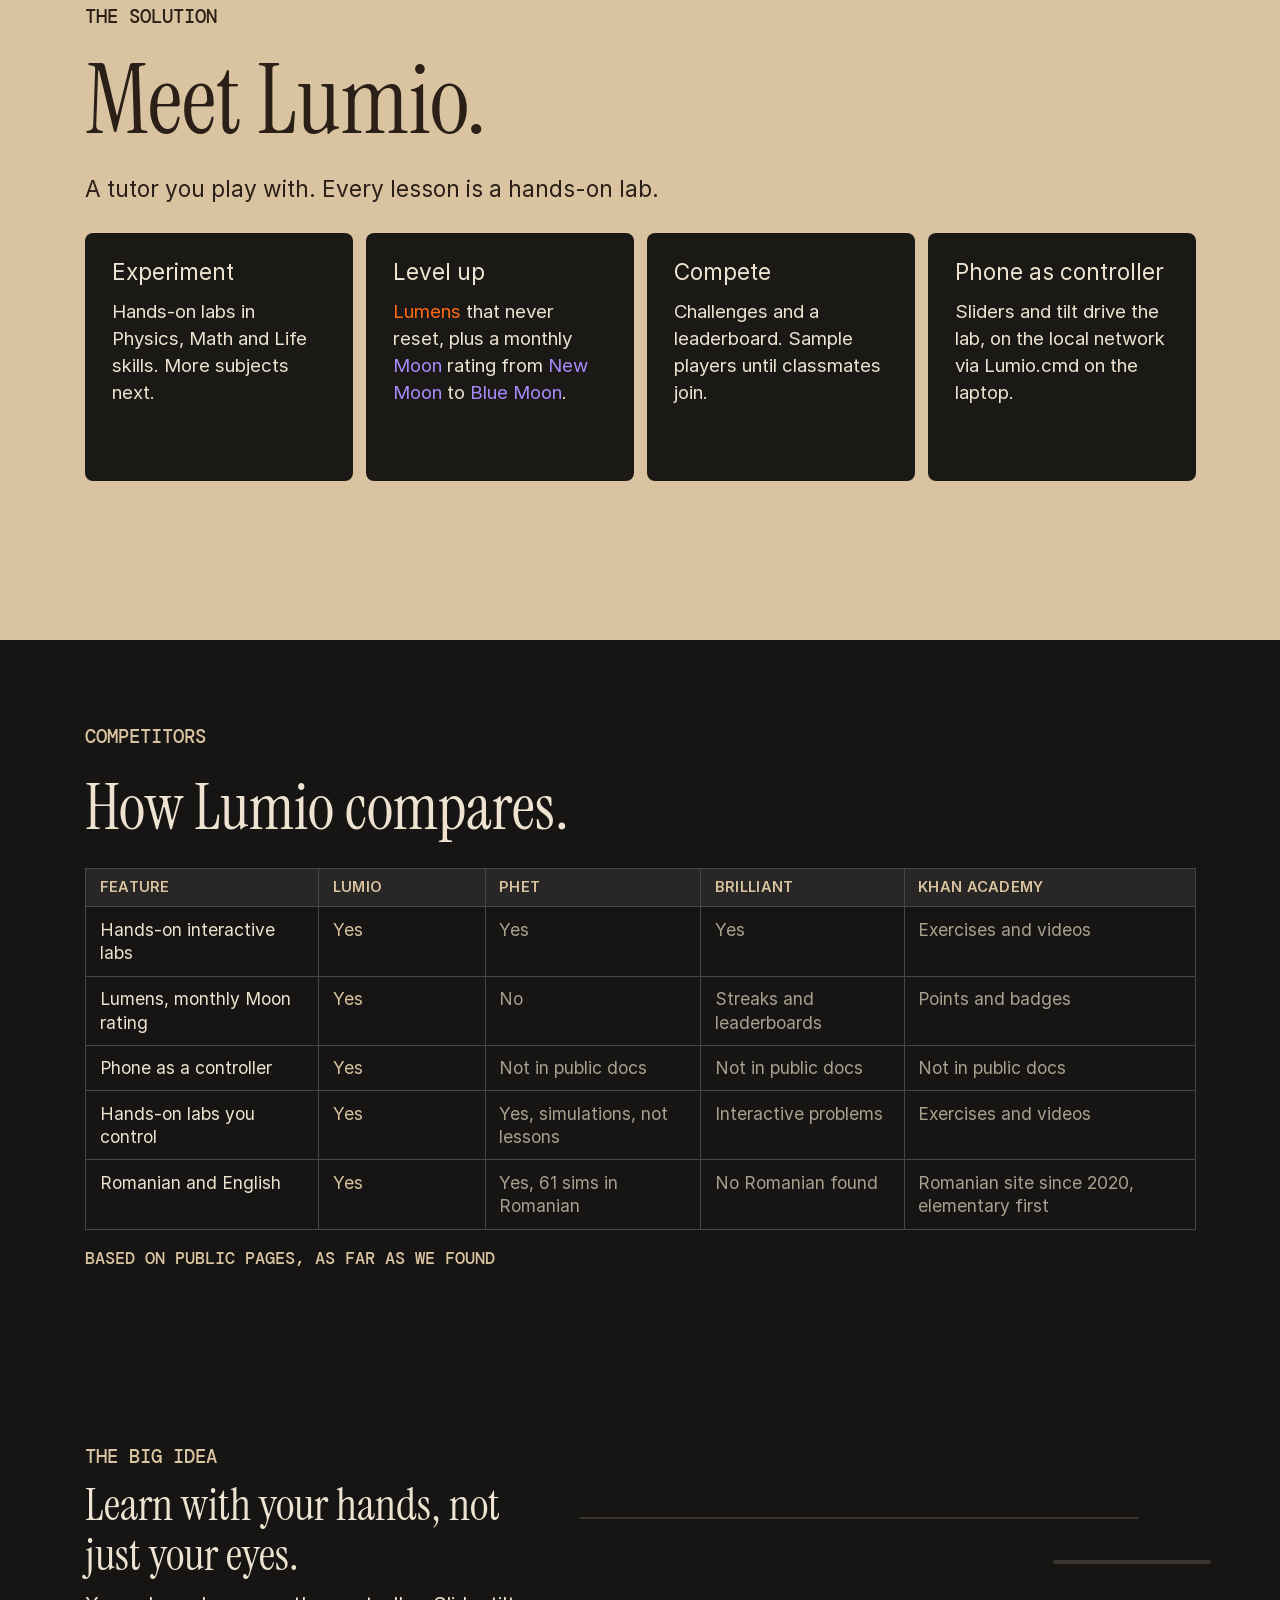
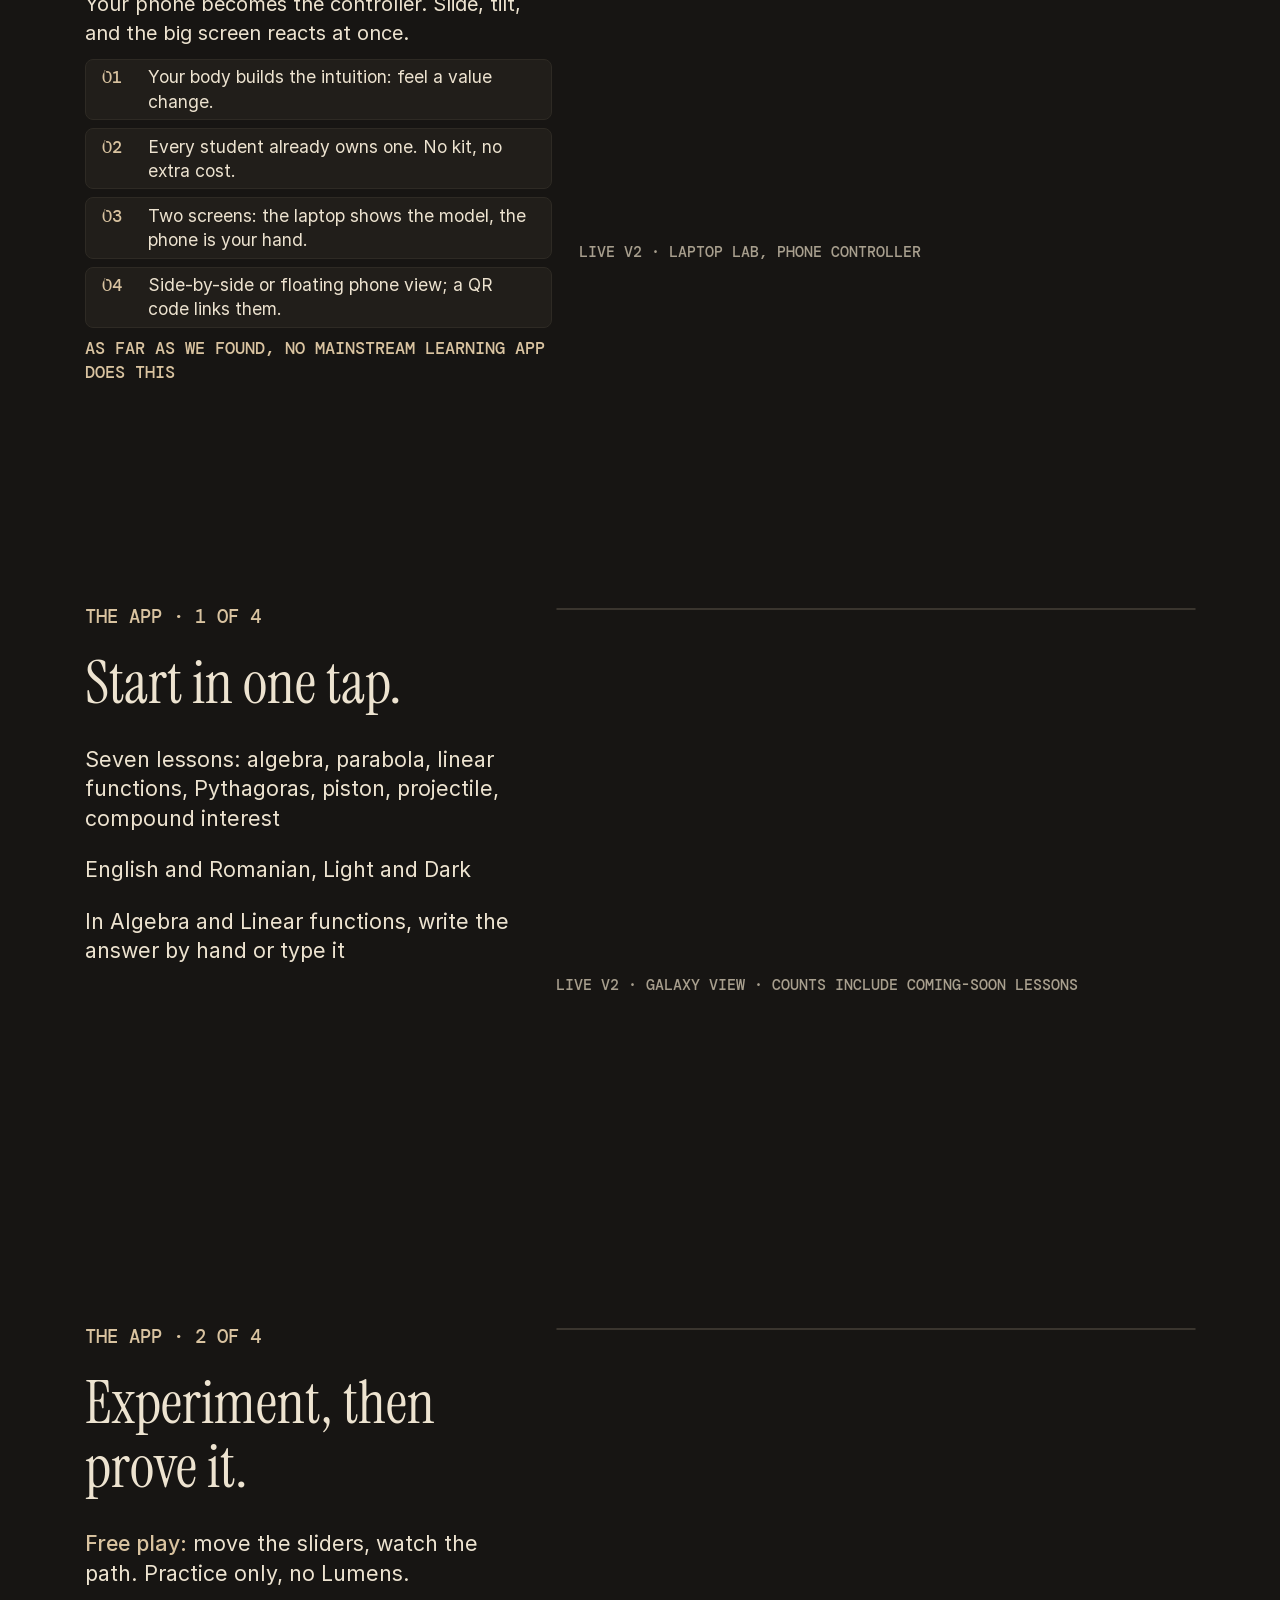
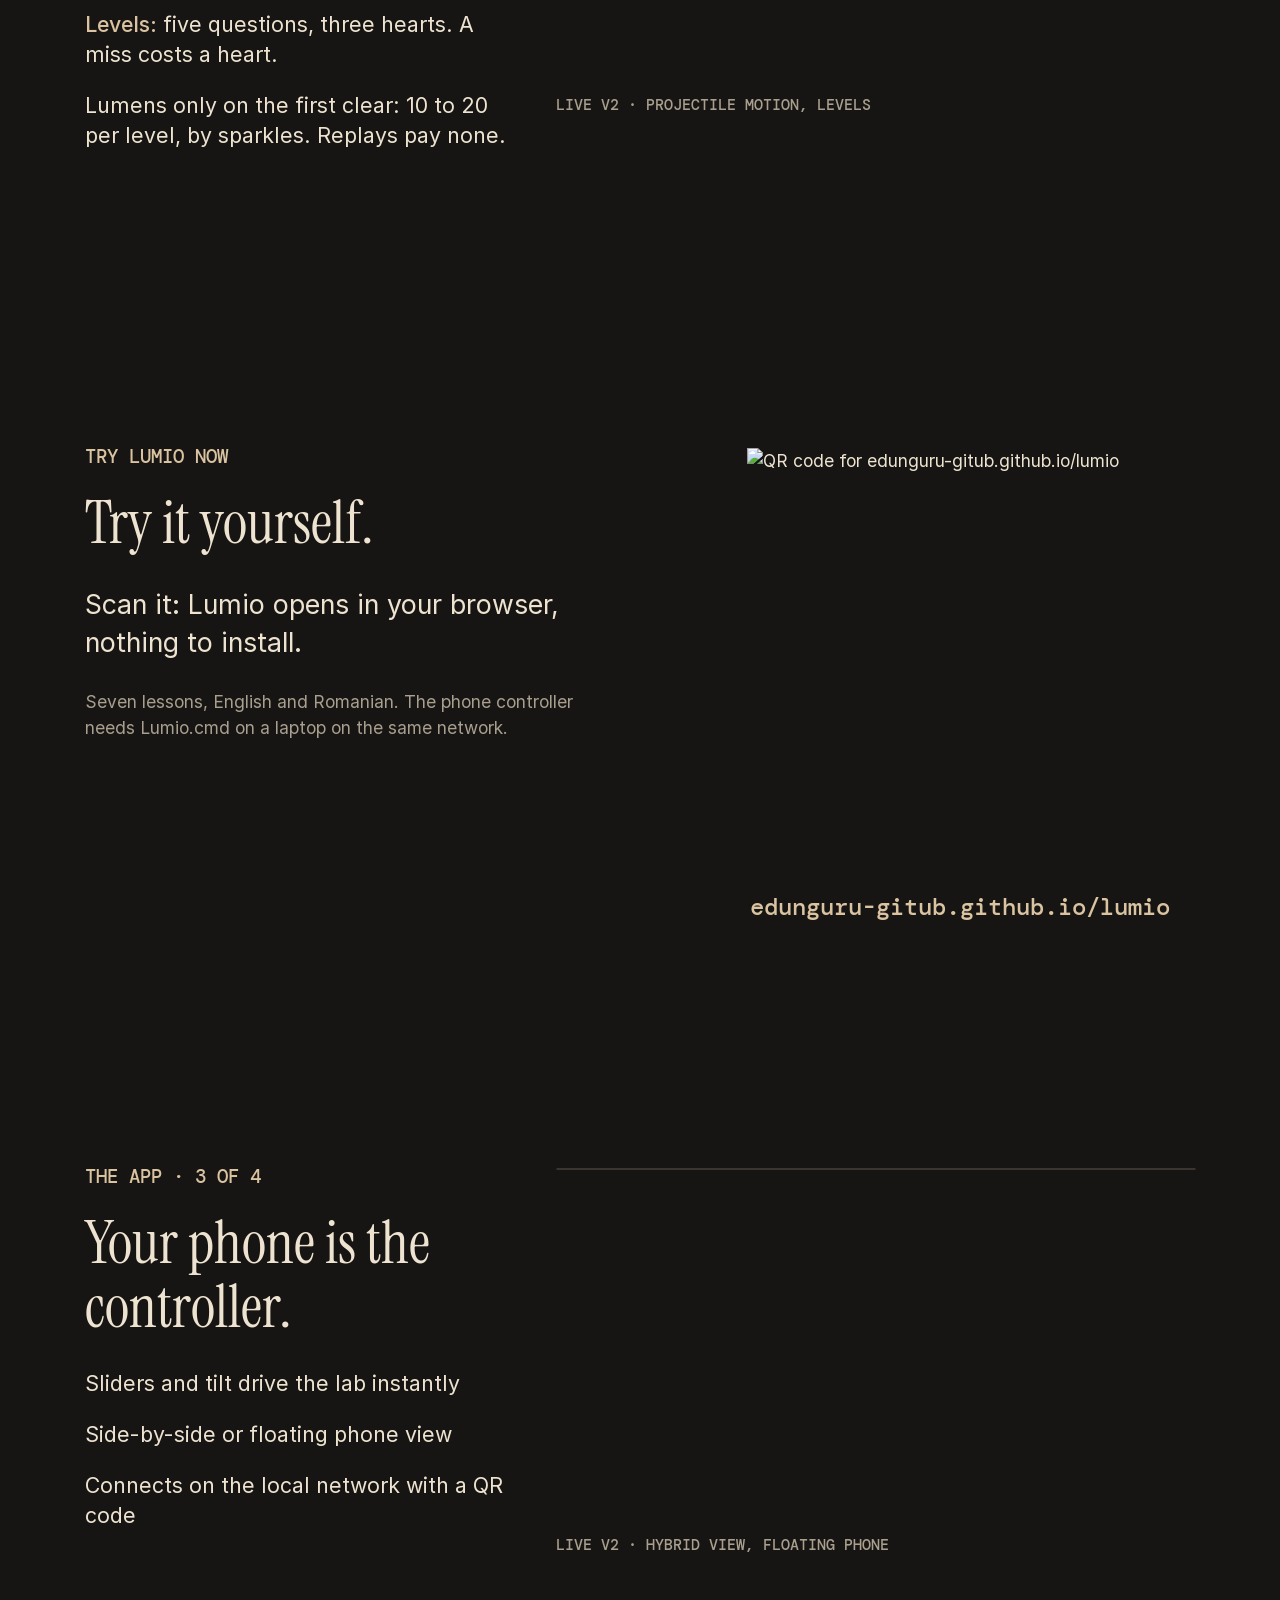
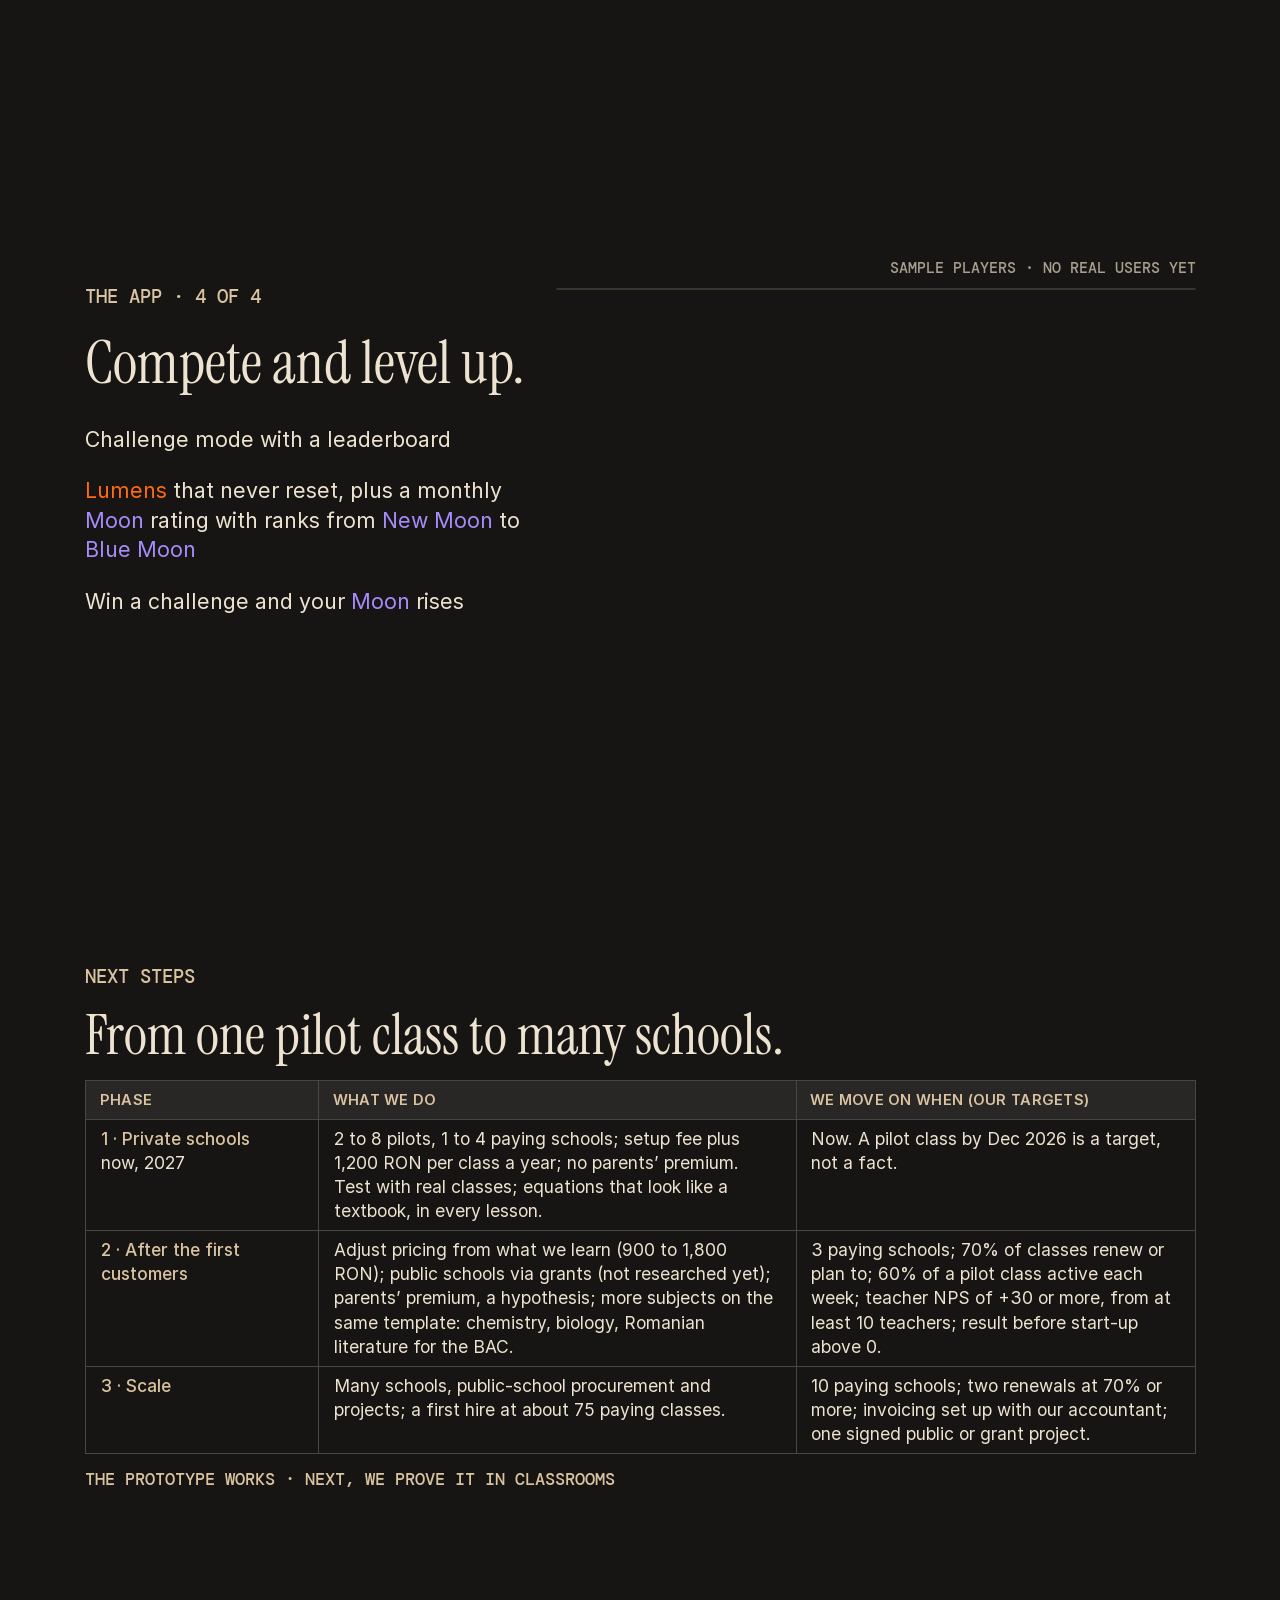
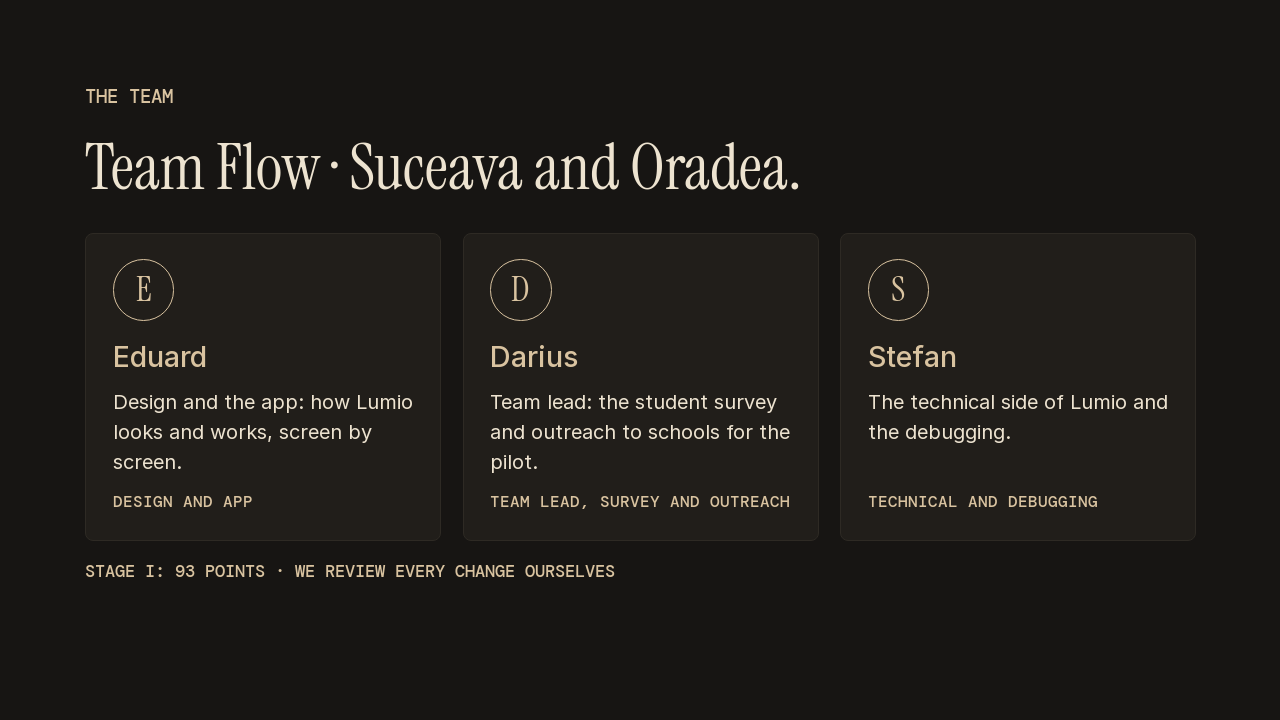
==== commit e32f0077: "stage2 deck draft8 Co-Authored-By: Claude Opus 5.5 <noreply@anthropic.com> Claude-Session: https://c" ====
--- a/tools/deck/slides.html
+++ b/tools/deck/slides.html
@@ -38,14 +38,18 @@
 .src{font:400 11pt/1.4 var(--ui);color:var(--muted);margin-top:8pt}
 .scn td,.scn th{padding:4pt 10pt}.scn td{color:var(--ink)}.scn td+td{text-align:right}.scn th+th{text-align:right}
 #team .why .tile{padding:11pt 15pt 12pt}#team .why .big{display:block;font:400 30pt/1.1 var(--head);color:var(--ink);margin-bottom:4pt}#team .why .big span{font-size:20pt;color:var(--muted)}#team .why p{font-size:13pt;line-height:1.4;color:var(--muted)}
-#team .story{font-size:15pt;line-height:1.45;margin:12pt 0}
+#team .vs{display:grid;grid-template-columns:1.25fr 1fr 96pt;gap:16pt;margin-top:14pt;align-items:stretch}#team .vs .tile{padding:12pt 15pt}#team .vs p{font-size:15pt;line-height:1.45}#team .vs img{width:96pt;border-radius:6pt}
 #team .roles .tile{flex-direction:row;align-items:center;gap:12pt;padding:9pt 14pt}#team .roles .mono{width:34pt;height:34pt;font-size:19pt;margin:0;flex:none}#team .roles p{font-size:14pt}
+#crew .mono{width:46pt;height:46pt;border-radius:50%;border:1pt solid var(--tan);display:grid;place-items:center;font:400 26pt/1 var(--head);color:var(--tan);margin-bottom:14pt}#crew .tile p{font-size:15pt}
 #team .mono{width:46pt;height:46pt;border-radius:50%;border:1pt solid var(--tan);display:grid;place-items:center;font:400 26pt/1 var(--head);color:var(--tan);margin-bottom:14pt}
 .ph td{font-size:13pt!important;line-height:1.4;padding:7pt 11pt!important}.ph td b{color:var(--tan);font-weight:500}
 .lim td{font-size:14pt;padding:6.5pt 12pt}.lim td+td{color:var(--ink)}
 #s15 .tiles4 li{padding-top:4pt}#s15 li+li{margin-top:4pt}#s15 h1,#s17 h1,#s19b h1,#s20 h1{margin-bottom:8pt!important}#s17 .bmc{gap:7pt}
 #s19b .scn.x td,#s19b .scn.x th{padding:3pt 10pt}#s19b .src{margin-top:5pt}#s19b .fun div{padding:5pt 9pt}
 #s17 h1,#s18 h1{font-size:42pt}#s17 .strip{margin-top:9pt}#s17 .bmc p{line-height:1.35}#s18 .mt{margin-top:3pt}#s18 .row .tile{padding:14pt 18pt}#s15.slide,#s18.slide,#s17.slide,#s19b.slide{padding-top:58pt}#next h1{margin:14pt 0 10pt!important}#s15 h1{margin-top:14pt}
+#idea h1{font-size:34pt!important;margin:10pt 0 8pt!important}#idea .lead2{margin-bottom:8pt}#idea ol.num li{padding-top:4pt;padding-bottom:4pt}#idea ol.num i{top:4pt}#idea .strip{margin-top:6pt!important}
+#next h1{font-size:42pt}#next .ph td{padding:5pt 11pt!important}#next .src{margin-top:4pt}
+#gap .row{min-height:205pt!important}#s19 .calc{margin-top:6pt}#s19 .strip{margin-top:7pt!important}
 .fun{display:grid;grid-template-columns:1fr auto 1fr auto 1fr auto 1fr auto 1fr;gap:5pt;align-items:stretch}.fun div{background:var(--card);border:.75pt solid var(--line);border-radius:5pt;padding:7pt 9pt;font:400 20pt/1.1 var(--head);color:var(--ink)}.fun div.t{background:var(--tan);color:#2B2018}.fun small{display:block;font:400 11pt/1.3 var(--ui);color:var(--muted);margin-top:3pt}.fun div.t small{color:#2B2018}.fun i{font:400 18pt/1 var(--head);font-style:normal;color:var(--muted);align-self:center}
 .tgt p{font-size:13pt;line-height:1.4}.tgt p+p{margin-top:4pt}.tgt h3{font-size:16pt;margin-bottom:5pt}#s18 .tile.tgt{padding:11pt 16pt}
 .sus{font:400 19pt/1.2 var(--head);color:var(--tan);margin-top:10pt}
@@ -76,7 +80,7 @@
  <div class="row c3" style="min-height:252pt">
   <div class="tile"><h3>Done</h3><p>Anonymous student survey, 13 responses. 5 testers tried the live app; 4 of 5 would use it again next week.</p><div class="f">Survey + live test, 2026</div></div>
   <div class="tile"><h3>Honest limits</h3><p>Small sample, one town. No paying customer yet. 5 testers is not a class.</p><div class="f">What we do not claim</div></div>
-  <div class="tile"><h3>Pilot plan</h3><p>One real class, 4 weeks, 2 lessons a week. The teacher keeps anonymous codes (Student 1 to N) on paper; app data stays on each device.</p><p class="mt muted" style="font-size:13pt">We are looking for one pilot class; introduction route to Transylvania College, no commitment yet.</p><div class="f">See KPI slide</div></div>
+  <div class="tile"><h3>Pilot plan</h3><p>One real class, 4 weeks, 2 lessons a week. The teacher keeps anonymous codes (Student 1 to N) on paper; app data stays on each device.</p><p class="mt muted" style="font-size:13pt">We are looking for one pilot class. Target: private high schools such as Transylvania College.</p><div class="f">See KPI slide</div></div>
  </div>
  <div class="strip">Pilot rules · written parental consent for <span class="nw">under-18s</span> · anonymous codes · data stays on the device</div>
 </section>
@@ -86,12 +90,12 @@
  <div class="k">How it works · since stage I</div>
  <h1 style="margin-bottom:16pt">Works offline today. Now also live on the web.</h1>
  <div class="row c2 sm" style="min-height:0">
-  <div class="tile"><h3>What works today (v1, the app in this video)</h3><ul class="tiles4">
+  <div class="tile"><h3>Where we started (v1, the stage I app)</h3><ul class="tiles4">
    <li><b>8 lessons</b> in 4 subjects, English and Romanian, 6 themes.</li>
    <li><b>Runs offline.</b> One HTML file (about 0.9 MB). No account; progress stays in the browser.</li>
    <li><b>Handwriting recognition (template matching, not AI).</b> Write a number with your finger; digits only.</li>
    <li><b>Phone as controller.</b> QR code on the local network; sliders and tilt drive the lab. Needs Lumio.cmd (Node.js) on the laptop.</li></ul>
-   <div class="f">Demo in this video = v1</div></div>
+   <div class="f">Demo in this video = live v2</div></div>
   <div class="tile"><h3>What v2 adds for the user</h3><ul class="tiles4">
    <li><b>Live on the web:</b> edunguru-gitub.github.io/lumio (checked 26 Nov 2026). The web page alone only syncs two tabs; to use a phone, run Lumio.cmd on the laptop.</li>
    <li><b>One module per lesson.</b> A new lesson is one new file; removing one breaks nothing else.</li>
@@ -121,9 +125,9 @@
  <div class="bmc">
   <div class="tile"><h3>Key partners, activities, resources</h3><p>Teachers and schools for the pilot; no signed partners yet. We build lessons and learn from teacher feedback, with an AI-assisted build.</p></div>
   <div class="tile t"><h3>Value proposition</h3><p>Learn by doing: short hands-on labs, EN and RO. Today: YouTube, tutors, textbooks. Unlike PhET, Brilliant or Khan Academy, your phone controls the experiment (as far as we found).</p></div>
-  <div class="tile"><h3>Channels, relationships</h3><p>Students: social media and teachers; free. Private schools: direct, an introduction, a pilot, then onboarding and teacher training.</p></div>
+  <div class="tile"><h3>Channels, relationships</h3><p>Students: social media and teachers; free. Private schools: direct contact, a pilot, then onboarding and teacher training.</p></div>
   <div class="tile"><h3>Customer segments</h3><p><b>Uses:</b> high school students, grades 9 to 12 first.<br><b>Pays now:</b> private high schools (client).<br><b>Later:</b> parents, public schools (phase 2).</p></div>
-  <div class="tile wide"><h3>Cost structure</h3><p>Accountant, AI and build tools, small server, domains: 341 RON a month (plan), slide 19. Content time, support and onboarding: our time, valued in the cost to serve.</p></div>
+  <div class="tile wide"><h3>Cost structure</h3><p>Accountant, AI and build tools, small server, domains: 341 RON a month (plan), slide 18. Content time, support and onboarding: our time, valued in the cost to serve.</p></div>
   <div class="tile wide"><h3>Revenue streams</h3><p>Per private school: setup fee once (plan 1,500 RON, 800 to 2,500) + 1,200 RON per class a year (100 a month). Pilot 300 RON: commitment fee, not revenue. Parents’ premium: phase 2. No sponsors.</p></div>
  </div>
  <div class="strip">The school pays, the student uses · students always free</div>
@@ -134,13 +138,13 @@
  <div class="k">Go to market</div>
  <h1 style="margin:14pt 0 12pt">Private high schools first, then more.</h1>
  <div class="row c3" style="min-height:0">
-  <div class="tile"><h3>Private schools (pay)</h3><p><b>Message:</b> “Hands-on practice your students enjoy.”</p><p class="mt"><b>Channel:</b> direct, an introduction first; a 4-week pilot (300 RON commitment fee, not revenue), then setup fee and subscription.</p></div>
+  <div class="tile"><h3>Private schools (pay)</h3><p><b>Message:</b> “Hands-on practice your students enjoy.”</p><p class="mt"><b>Channel:</b> direct contact; a 4-week pilot (300 RON commitment fee, not revenue), then setup fee and subscription.</p></div>
   <div class="tile"><h3>Students (use, free)</h3><p><b>Message:</b> “Try it, don’t read it. A short lab, on your phone.”</p><p class="mt"><b>Channel:</b> social media (school Instagram and TikTok clips), class challenge links.</p></div>
   <div class="tile"><h3>Parents (phase 2)</h3><p><b>Message:</b> “Short sessions, visible progress.”</p><p class="mt"><b>Channel:</b> parent WhatsApp groups via the teacher; premium only after schools pay.</p></div>
  </div>
- <div class="tile tgt" style="margin-top:10pt"><h3>First targets · no school has agreed to anything yet</h3>
-  <p><b>Transylvania College (Cluj-Napoca):</b> English-medium high school; the founder is an alumnus and has an introduction route through the student council; no agreement yet.</p>
-  <p><b>PREMS (Brasov)</b> · three more schools on the Ministry’s 2026-27 pilot high-school list under review.</p></div>
+ <div class="tile tgt" style="margin-top:10pt"><h3>Launch platform: private high schools in Romania</h3>
+  <p><b>Target schools:</b> Transylvania College (Cluj-Napoca), an English-medium high school · PREMS (Brasov) · three more on the Ministry’s 2026-27 pilot high-school list, under review.</p>
+  <p>A target segment, not a relationship: no school has shown interest or agreed to anything yet.</p></div>
  <p class="muted" style="font-size:13pt;margin-top:8pt">Plan: pilot class agreed by Dec 2026 (target) · 50 private high schools contacted in 2027 · first subscriptions Sep 2027</p>
 </section>
 
@@ -155,29 +159,29 @@
  </div>
  <div class="calc">
   <div class="tile"><h3>Running a year</h3><p>4,092 RON</p></div><i>÷</i>
-  <div class="tile"><h3>Left per class a year</h3><p>1,200 − 228 to serve = 972 RON</p></div><i>=</i>
+  <div class="tile"><h3>Contribution per class a year</h3><p>1,200 − 228 to serve = 972 RON</p></div><i>=</i>
   <div class="tile"><h3>Break-even</h3><p>4.2, so <b>5 classes</b></p></div>
  </div>
  <div class="strip" style="margin-top:10pt">With the 3,000 start-up: 7,092 ÷ 972 = 7.3, so 8 classes</div>
- <p class="src" style="margin-top:5pt">228 to serve = tax 12 + AI and voice 66 + support 150 (our time, valued). Per school (base): 1,500 + 3 classes × 1,200 = 5,100; 3,801 left after cost to serve and setup effort, so break-even is 2 schools, 3 with start-up and acquisition. Prototype hosting free; the paid server is in the 341. Prices: Bono, Hetzner, RoTLD.</p>
+ <p class="src" style="margin-top:5pt"><b>Cost to serve</b> = what it costs us to serve one class a year: 228 = tax 12 + AI and voice 66 + support 150 (our time, valued). <b>Contribution per class</b> = 1,200 − 228 = 972. Per school (base): 1,500 + 3 classes × 1,200 = 5,100; 3,801 left after cost to serve and setup effort, so break-even is 2 schools, 3 with start-up and acquisition. Prototype hosting free; the paid server is in the 341. Prices: Bono, Hetzner, RoTLD.</p>
 </section>
 
 <!-- NEW 19b · Year 1 and first quarter side by side (same plan) -->
 <section class="slide" id="s19b">
- <div class="k">Year 1 plan · targets · no paying client yet</div>
- <h1 style="margin:12pt 0 10pt;font-size:36pt">Our plan: X = 2 paying schools in year 1 <span class="muted">(range 1 to 4)</span>.</h1>
+ <div class="k">Year 1 · a theoretical scenario, not a forecast · no paying client yet</div>
+ <h1 style="margin:12pt 0 10pt;font-size:36pt">Theoretical X = 2 paying schools in year 1 <span class="muted">(range 1 to 4)</span>.</h1>
  <div class="fun"><div>About 100<small>private high schools in Romania</small></div><i>→</i><div>50<small>contacted in 12 months</small></div><i>→</i><div>6<small>start a pilot (12%)</small></div><i>→</i><div>2<small>pay (one in three)</small></div><i>→</i><div class="t">6 classes<small>2 schools × 3 classes</small></div></div>
  <table class="scn x" style="margin-top:8pt">
   <tr><th style="width:40%">Plan, RON</th><th>Conservative</th><th>Base</th><th>Optimistic</th></tr>
   <tr><td>Contacted · start a pilot · pilot to paid</td><td>30 · 8% · 17%</td><td>50 · 12% · 33%</td><td>80 · 15% · 48%</td></tr>
-  <tr><td>Paying schools X / paying classes, year 1</td><td>1 / 2</td><td>2 / 6</td><td>4 / 16</td></tr>
+  <tr><td>Theoretical number of paying schools X / classes</td><td>1 / 2</td><td>2 / 6</td><td>4 / 16</td></tr>
   <tr><td>Estimated revenue, year 1 (setup + subscriptions)</td><td>2,600</td><td>10,200</td><td>38,800</td></tr>
   <tr><td>Estimated costs, year 1</td><td>8,441</td><td>10,788</td><td>17,350</td></tr>
   <tr><td><b>Result, year 1</b></td><td>−5,841</td><td>−588</td><td>+21,450</td></tr>
   <tr><td>First quarter: commitment fees (not revenue) / estimated costs</td><td>0 / 4,059</td><td>300 / 4,118</td><td>600 / 4,374</td></tr>
  </table>
- <p class="src">Base: revenue 2 × 1,500 + 6 × 1,200 = 10,200; costs 4,092 running + 3,000 start-up + 3,696 variable = 10,788; variable = 6 × 228 (1,368) + setup effort 2 × 600 (1,200) + pilot AI 198 + free-learner AI 900 + 1% tax on setup fees 30. Conservative uses 800 setup and 900 a class, optimistic 2,500 and 1,800. Optimistic pilots capped at 8 (our time): 8 × 48% = 3.8, shown as 4; conservative shows 1 (expected 0.34; no customer = −7,092). Pilot fees are credited to the first invoice.</p>
- <p class="src" style="color:var(--tan);margin-top:4pt">Risk: cold-outreach benchmarks are lower than our assumption (0.2% to 1% vs our 4%); the first 10 contacts are the test. A plan, not a forecast.</p>
+ <p class="src">Base: revenue 2 × 1,500 + 6 × 1,200 = 10,200; costs 4,092 running + 3,000 start-up + 3,696 variable costs = 10,788. <b>Variable costs</b> = all costs that grow with customers: 6 classes × 228 cost to serve (1,368) + setup effort 2 × 600 (1,200) + pilot AI 198 + free-learner AI 900 + 1% tax on setup fees 30. Conservative uses 800 setup and 900 a class, optimistic 2,500 and 1,800. Optimistic pilots capped at 8 (our time): 8 × 48% = 3.8, shown as 4; conservative: 30 × 8% = 2.4 pilots, taken as 2; 2 × 17% = 0.34, shown as 1 (no customer = −7,092). Pilot fees are credited to the first invoice.</p>
+ <p class="src" style="color:var(--tan);margin-top:4pt">Risk: cold-outreach benchmarks are lower than our assumption (0.2% to 1% vs our 4%); the first 10 contacts are the test. What matters is the method.</p>
 </section>
 
 <!-- NEW 20 · KPIs and impact (learning + business), pilot data rule: anonymous codes, teacher sheet -->
@@ -195,25 +199,24 @@
   <tr><td>User acquisition cost</td><td>Our time and travel ÷ schools signed</td><td>Not measured</td><td>≤ 1,500 RON a school</td></tr>
   <tr><td>Free-to-paid conversion</td><td>Paying pilots ÷ pilots; premium ÷ free</td><td>0, no paying customer</td><td>1 in 3 pilots pays (the plan); parents’ premium: phase 2</td></tr>
  </table>
- <div class="strip" style="margin-top:10pt">Targets, not results · anonymous codes · the same 1 in 3 as our year-1 plan, slide 20</div>
-</section>
-
-<!-- NEW · Why us: founder story with OPENED sourced numbers only (docs/research/why-us-and-finance-update.md A1, A4; Eduard 27 Nov); roles, initials, no photos -->
+ <div class="strip" style="margin-top:10pt">Targets, not results · anonymous codes · the same 1 in 3 as our year-1 scenario, slide 19</div>
+</section>
+
+<!-- NEW · Why Lumio (DRAFT8, Eduard 27 Nov: about the product, not the team); OPENED numbers only, docs/research/why-us-and-finance-update.md A1 -->
 <section class="slide" id="team">
- <div class="k">Why us · the team</div>
- <h1 style="margin:14pt 0 12pt;font-size:40pt">We live the problem: tutors cost, phones distract.</h1>
+ <div class="k">Why Lumio</div>
+ <h1 style="margin:14pt 0 12pt;font-size:40pt">Cheaper than a tutor. The phone becomes the lab.</h1>
  <div class="row c3 why" style="min-height:0">
   <div class="tile"><b class="big">6,234 RON</b><p>per child per school year on tutoring, in families who pay for it</p></div>
   <div class="tile"><b class="big">About 1 in 3</b><p>students in grades 5 to 12 take tutoring, at about 300 RON a month</p></div>
   <div class="tile"><b class="big">35% <span>vs 30%</span></b><p>of Romanian students distracted by their own devices in maths lessons, vs the OECD average</p></div>
  </div>
- <p class="story">We are students, and we face this ourselves: tutors are expensive and the phone steals our focus. Banning phones teaches nothing. Lumio turns the phone from the enemy into a learning tool: lessons you play and touch.</p>
- <div class="row c3 roles" style="min-height:0">
-  <div class="tile"><div class="mono">E</div><p><b>Eduard</b> · design and the app</p></div>
-  <div class="tile"><div class="mono">D</div><p><b>Darius</b> · team lead, survey and outreach</p></div>
-  <div class="tile"><div class="mono">S</div><p><b>Stefan</b> · technical and debugging</p></div>
- </div>
- <p class="src" style="margin-top:7pt">Sources: Save the Children Romania, survey of 683 parents, 2024-25 · IRES/SAR, 2019-20 · OECD PISA 2022, Romania note. Team Flow · Suceava · stage I: 93 points.</p>
+ <div class="vs">
+  <div class="tile"><p><b>Tutoring:</b> 6,234 RON per child per year (paying families).<br><b>Lumio:</b> about 55 RON per student per year: 1,200 RON per class ÷ about 22 students (our class-size assumption).</p></div>
+  <div class="tile"><p>The phone turns from a distraction into a learning tool. Hands-on labs, 7 lessons live today. Try it: scan the QR.</p></div>
+  <img data-shot="qr.png" alt="QR code for edunguru-gitub.github.io/lumio">
+ </div>
+ <p class="src" style="margin-top:8pt">Sources: Save the Children Romania, survey of 683 parents, 2024-25 · IRES/SAR, 2019-20 · OECD PISA 2022, Romania note.</p>
 </section>
 <!-- NEW · Limits today (deck-final-4; only facts from the repo, docs/professor/lesson-audit.md section 7) -->
 <section class="slide" id="limits">
@@ -243,6 +246,8 @@
    <li>Try it first, the explanation follows</li><li>Every lesson is a hands-on lab: change a value, watch the result</li>
    <li>Then questions with instant feedback; in Projectile Levels, three hearts</li><li>Lumens and a clear next step</li></ul></div>
  </div>
+ <div class="strip" style="margin-top:12pt">35% of Romanian 15-year-olds are distracted by their own devices in maths lessons, OECD average 30% · 22% of Romanian 11-15 year-olds show problematic social-media use, as reported</div>
+ <p class="src">Sources: OECD PISA 2022, Romania note · HBSC 2022 (WHO Europe), as reported by Edupedu.</p>
 </section>
 
 <!-- REBUILT o4 · The solution (tan page, as the original) -->
@@ -278,11 +283,12 @@
  <div class="lcol" style="width:350pt;padding-top:0">
   <div class="k">The big idea</div>
   <h1 style="font-size:38pt;margin:14pt 0 10pt">Learn with your hands, not just your eyes.</h1>
-  <p class="lead2">Your phone becomes the controller. Slide, tilt, and the experiment on the big screen reacts at once.</p>
+  <p class="lead2">Your phone becomes the controller. Slide, tilt, and the big screen reacts at once.</p>
   <ol class="num">
-   <li><i>01</i>Your body builds the intuition. Feeling a value change beats reading it.</li>
+   <li><i>01</i>Your body builds the intuition: feel a value change.</li>
    <li><i>02</i>Every student already owns one. No kit, no extra cost.</li>
-   <li><i>03</i>Two screens, two jobs: the laptop shows the model, the phone is your hand.</li></ol>
+   <li><i>03</i>Two screens: the laptop shows the model, the phone is your hand.</li>
+   <li><i>04</i>Side-by-side or floating phone view; a QR code links them.</li></ol>
   <div class="strip" style="margin-top:10pt">As far as we found, no mainstream learning app does this</div>
  </div>
  <img class="shot" data-shot="gas.png" style="left:434pt;top:118pt;width:420pt" alt="">
@@ -367,6 +373,17 @@
   <tr><td><b>2 · After the first customers</b></td><td>Adjust pricing from what we learn (900 to 1,800 RON); public schools via grants (not researched yet); parents’ premium, a hypothesis; more subjects on the same template: chemistry, biology, Romanian literature for the BAC.</td><td>3 paying schools; 70% of classes renew or plan to; 60% of a pilot class active each week; teacher NPS of +30 or more, from at least 10 teachers; result before start-up above 0.</td></tr>
   <tr><td><b>3 · Scale</b></td><td>Many schools, public-school procurement and projects; a first hire at about 75 paying classes.</td><td>10 paying schools; two renewals at 70% or more; invoicing set up with our accountant; one signed public or grant project.</td></tr>
  </table>
- <div class="strip" style="margin-top:12pt">The prototype works · next, we prove it in classrooms</div>
+ <div class="strip" style="margin-top:10pt">The prototype works · next, we prove it in classrooms</div>
+</section>
+<!-- NEW n21 · The team (DRAFT8): initials and roles, no photos -->
+<section class="slide" id="crew">
+ <div class="k">The team</div>
+ <h1 style="margin-bottom:22pt">Team Flow · Suceava and Oradea.</h1>
+ <div class="row c3" style="min-height:0">
+  <div class="tile"><div class="mono">E</div><h3>Eduard</h3><p>Design and the app: how Lumio looks and works, screen by screen.</p><div class="f">Design and app</div></div>
+  <div class="tile"><div class="mono">D</div><h3>Darius</h3><p>Team lead: the student survey and outreach to schools for the pilot.</p><div class="f">Team lead, survey and outreach</div></div>
+  <div class="tile"><div class="mono">S</div><h3>Stefan</h3><p>The technical side of Lumio and the debugging.</p><div class="f">Technical and debugging</div></div>
+ </div>
+ <div class="strip">Stage I: 93 points · we review every change ourselves</div>
 </section>
 </body></html>
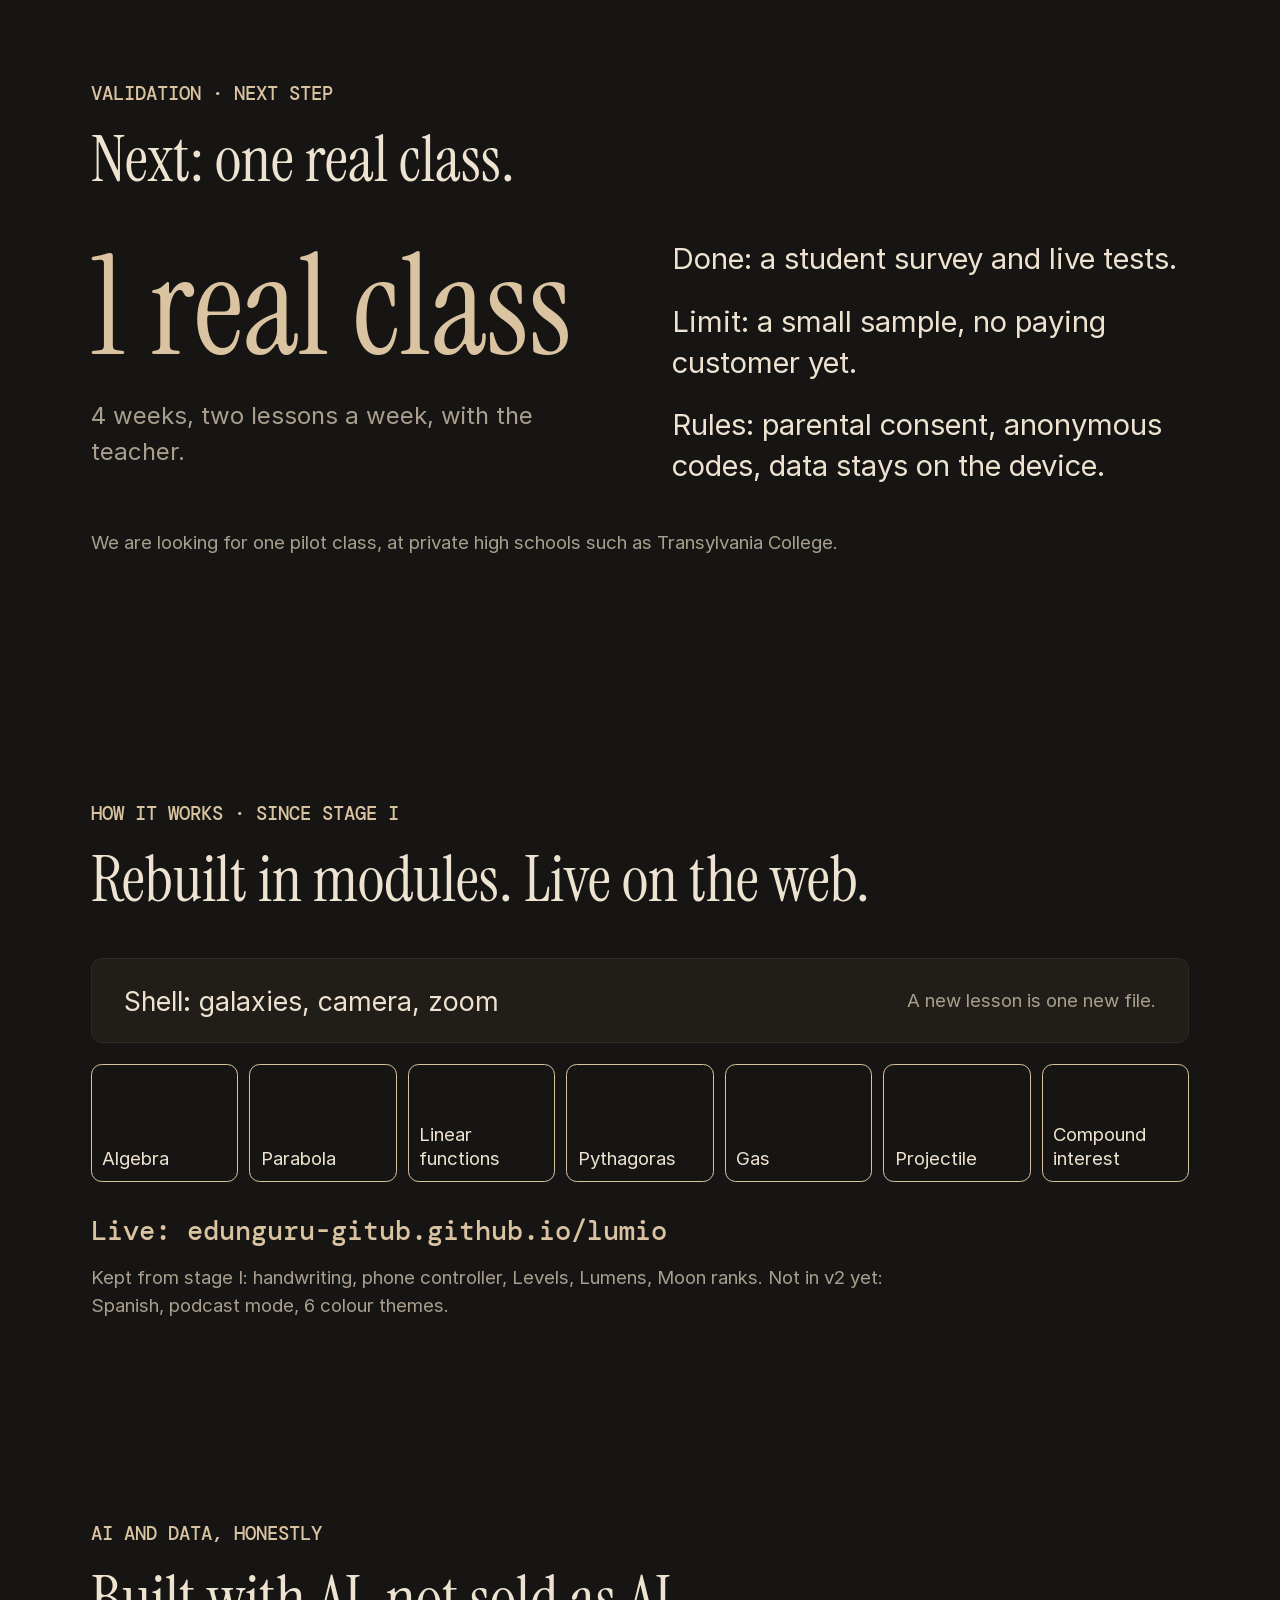
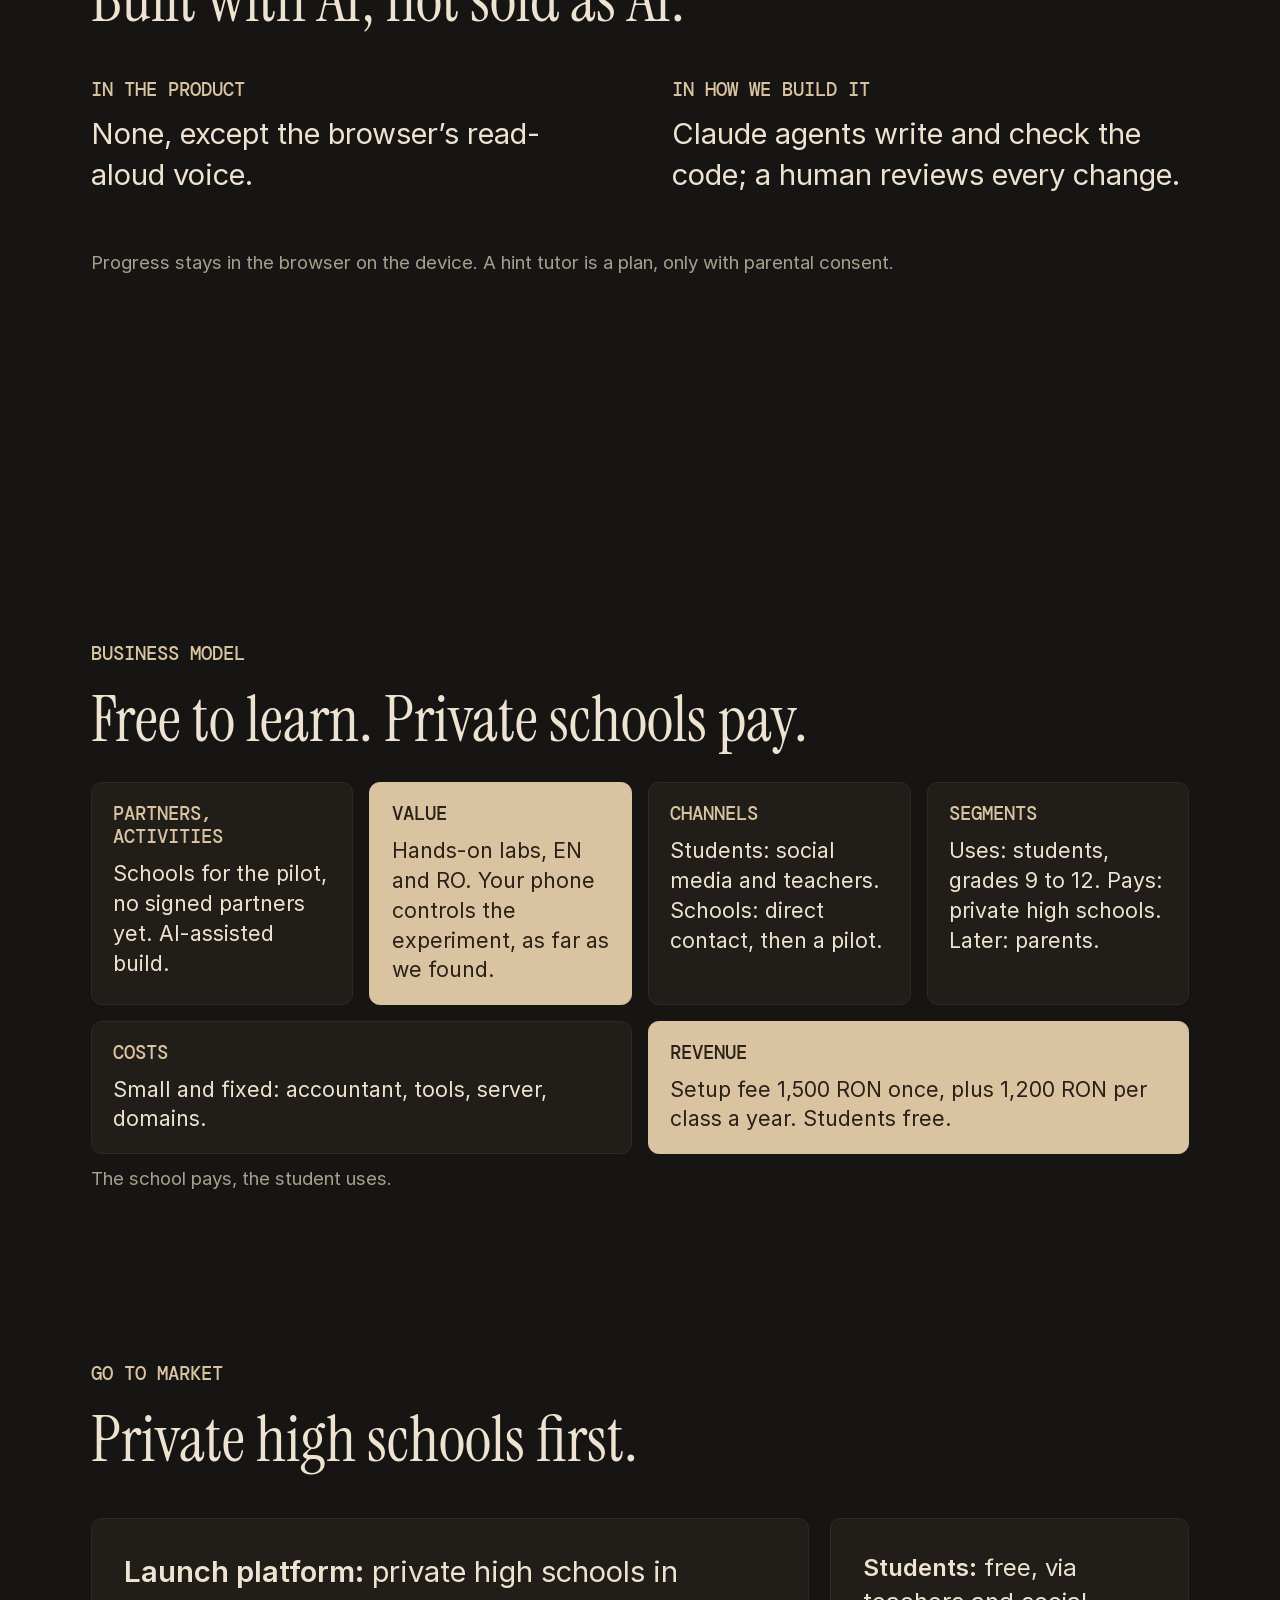
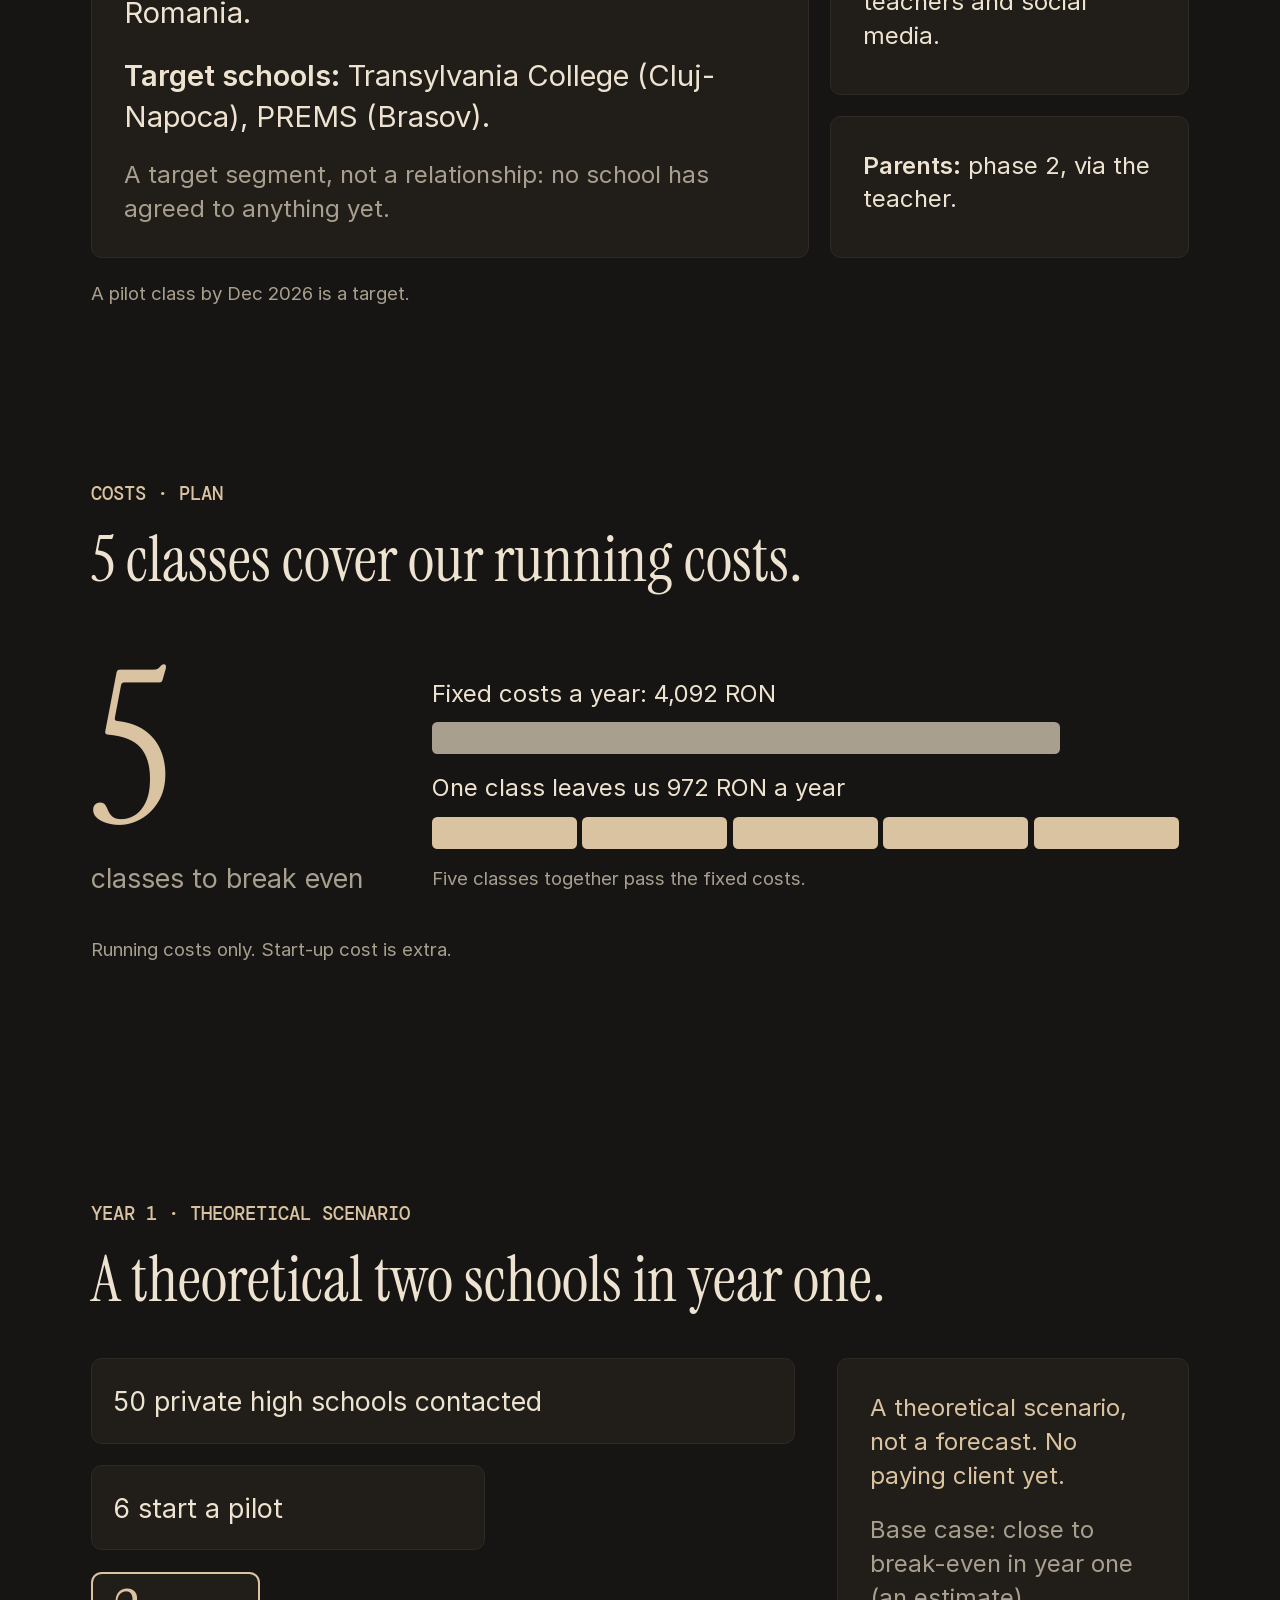
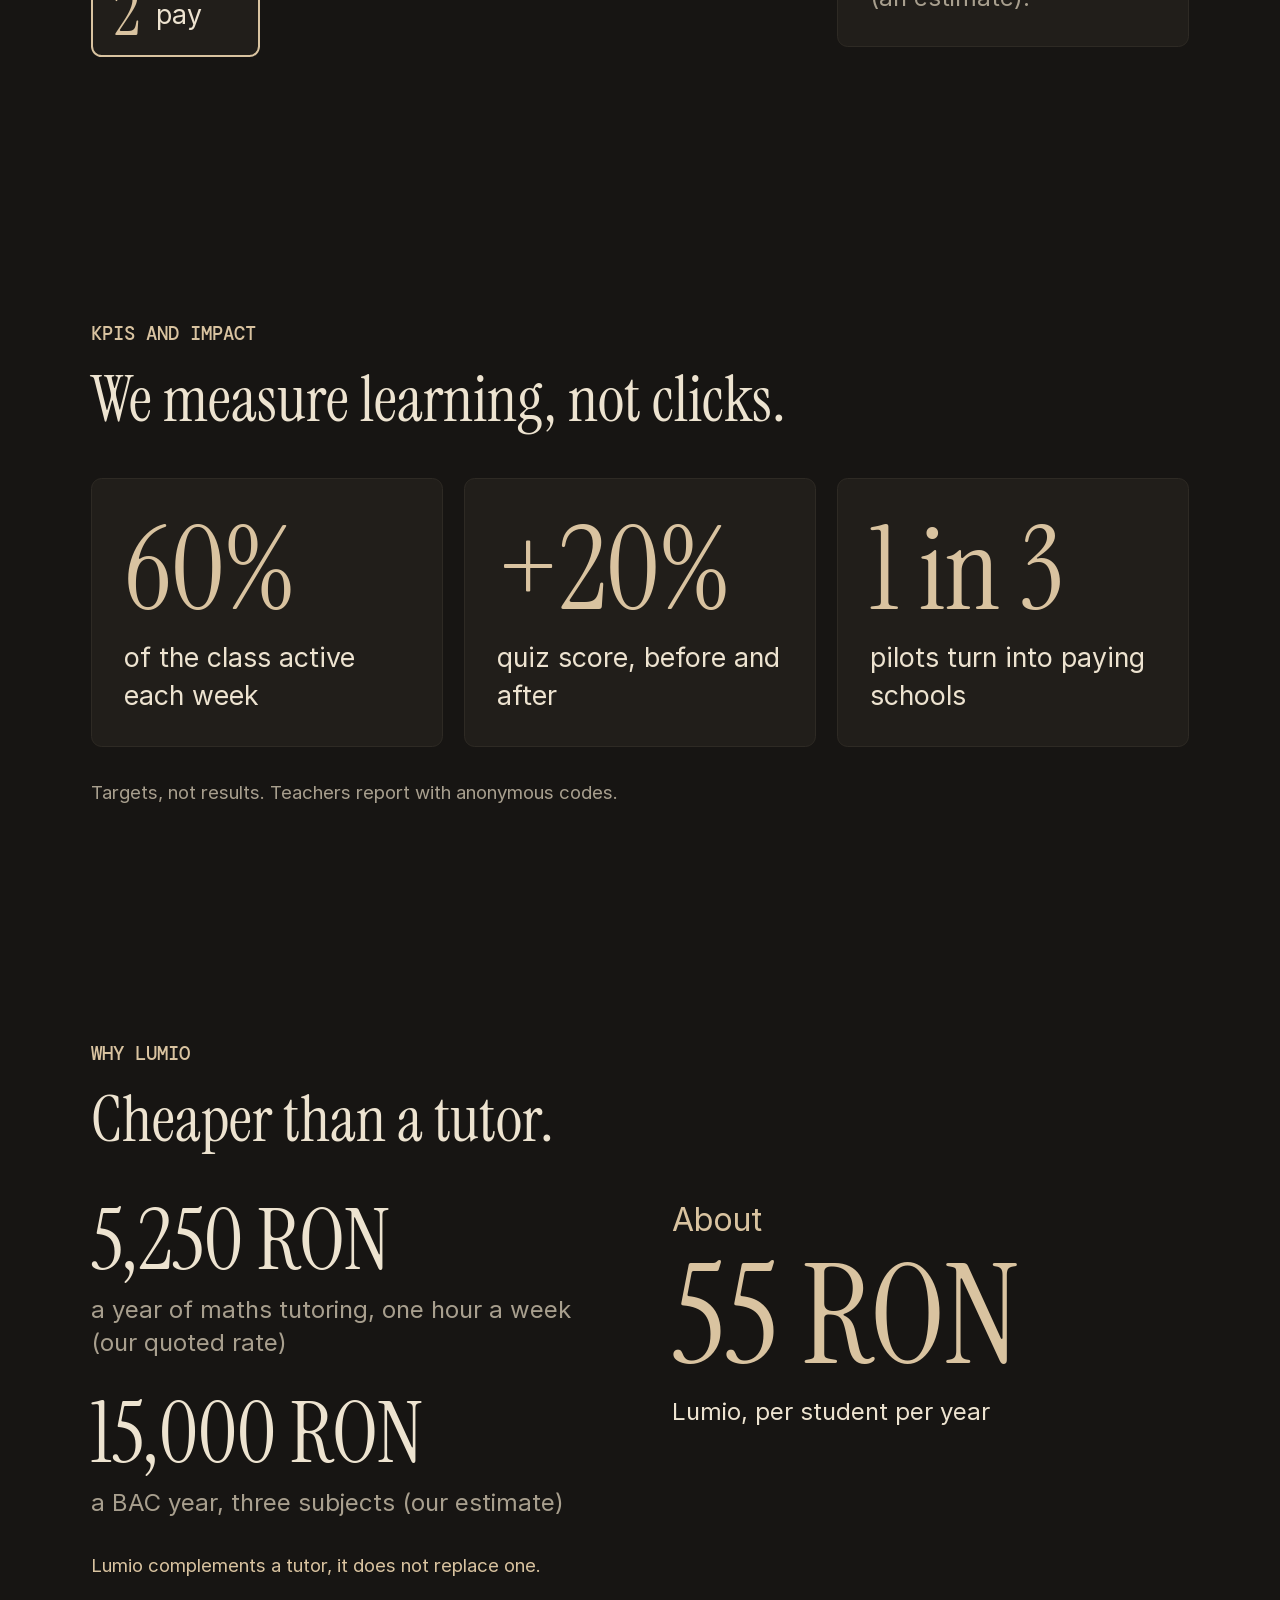
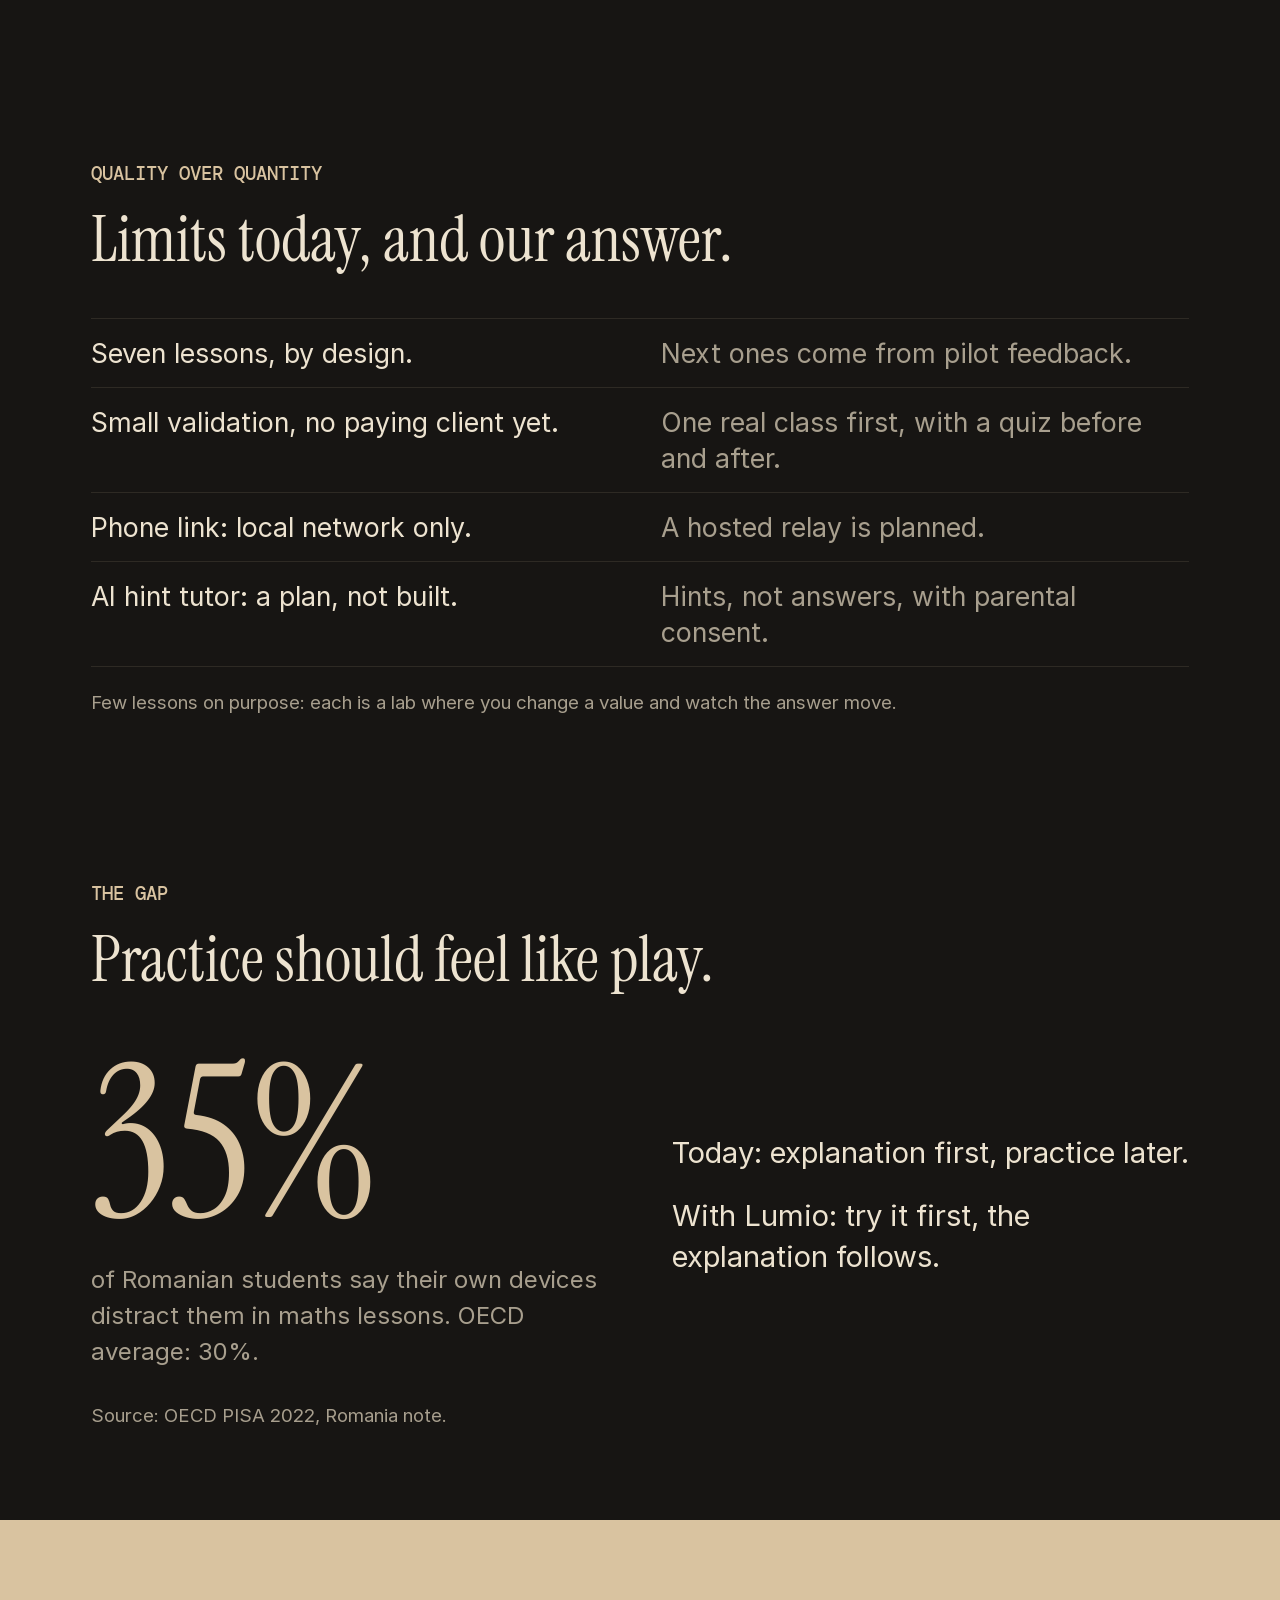
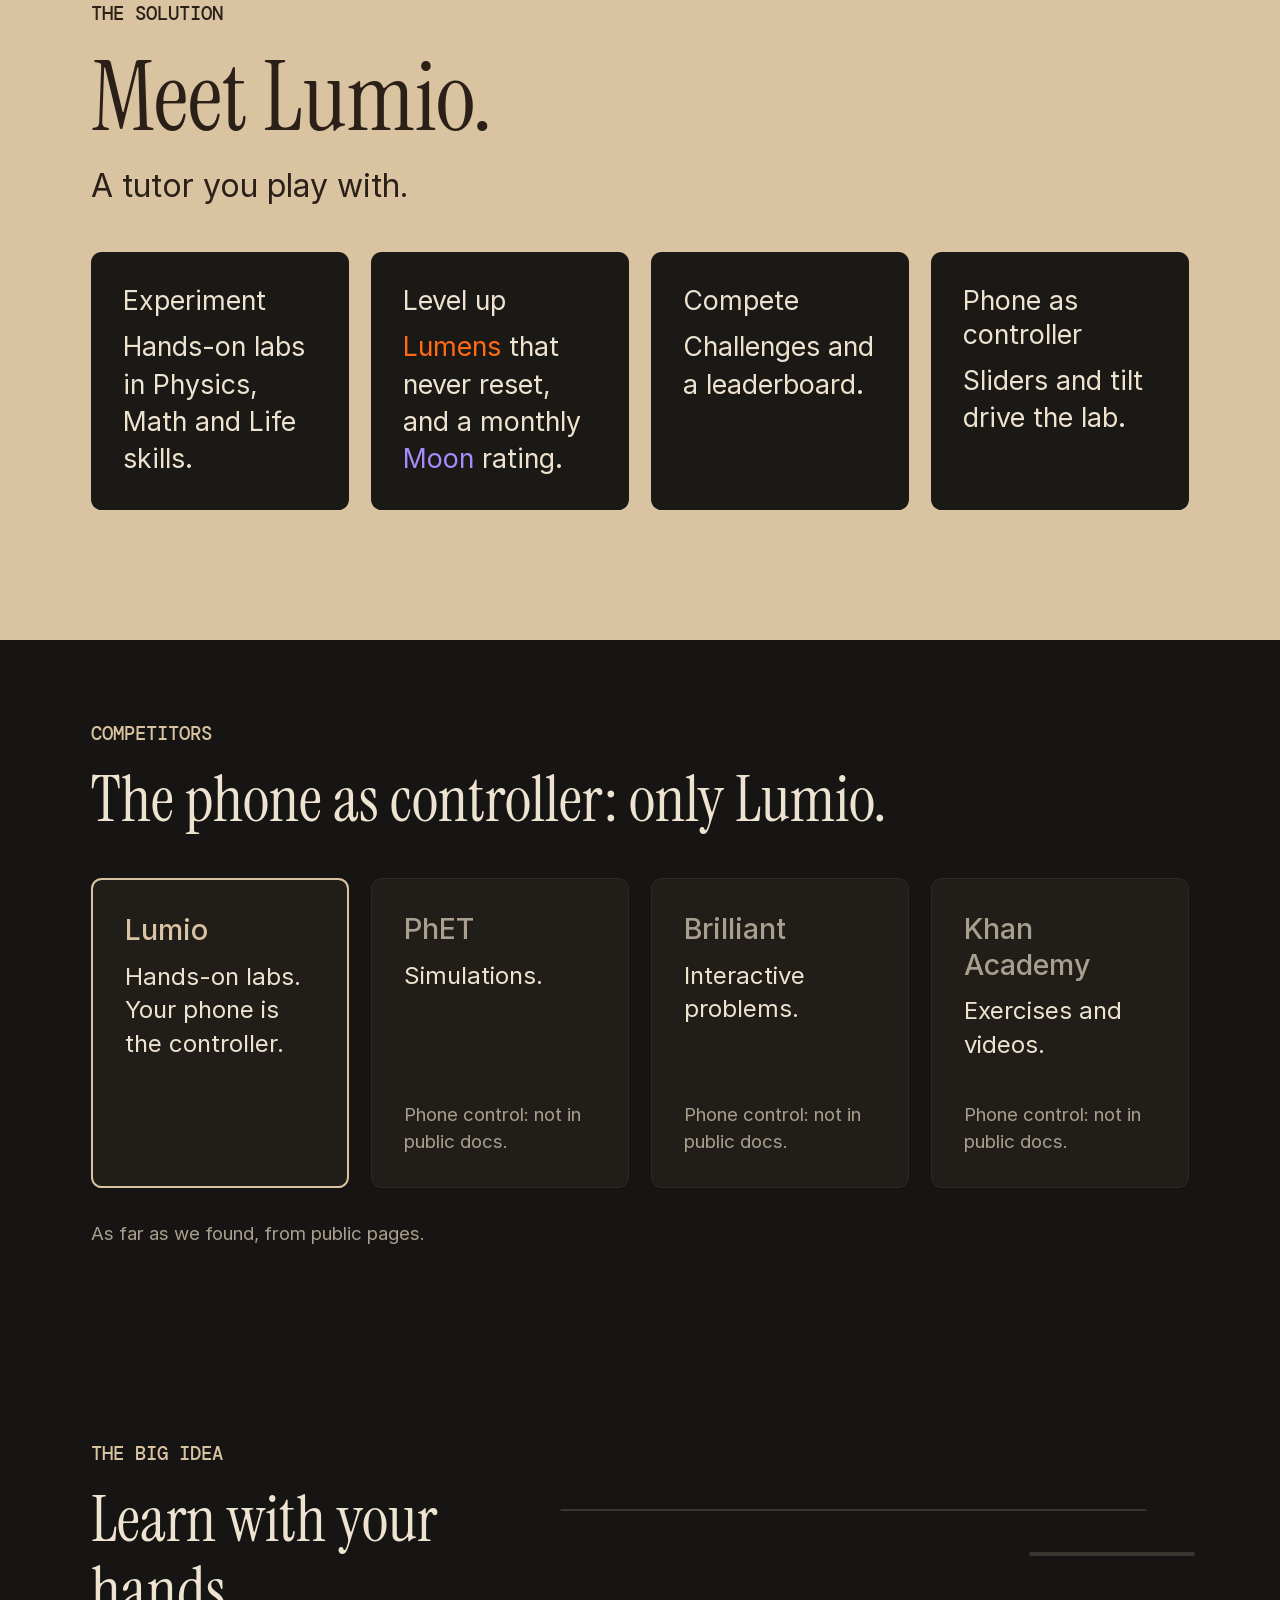
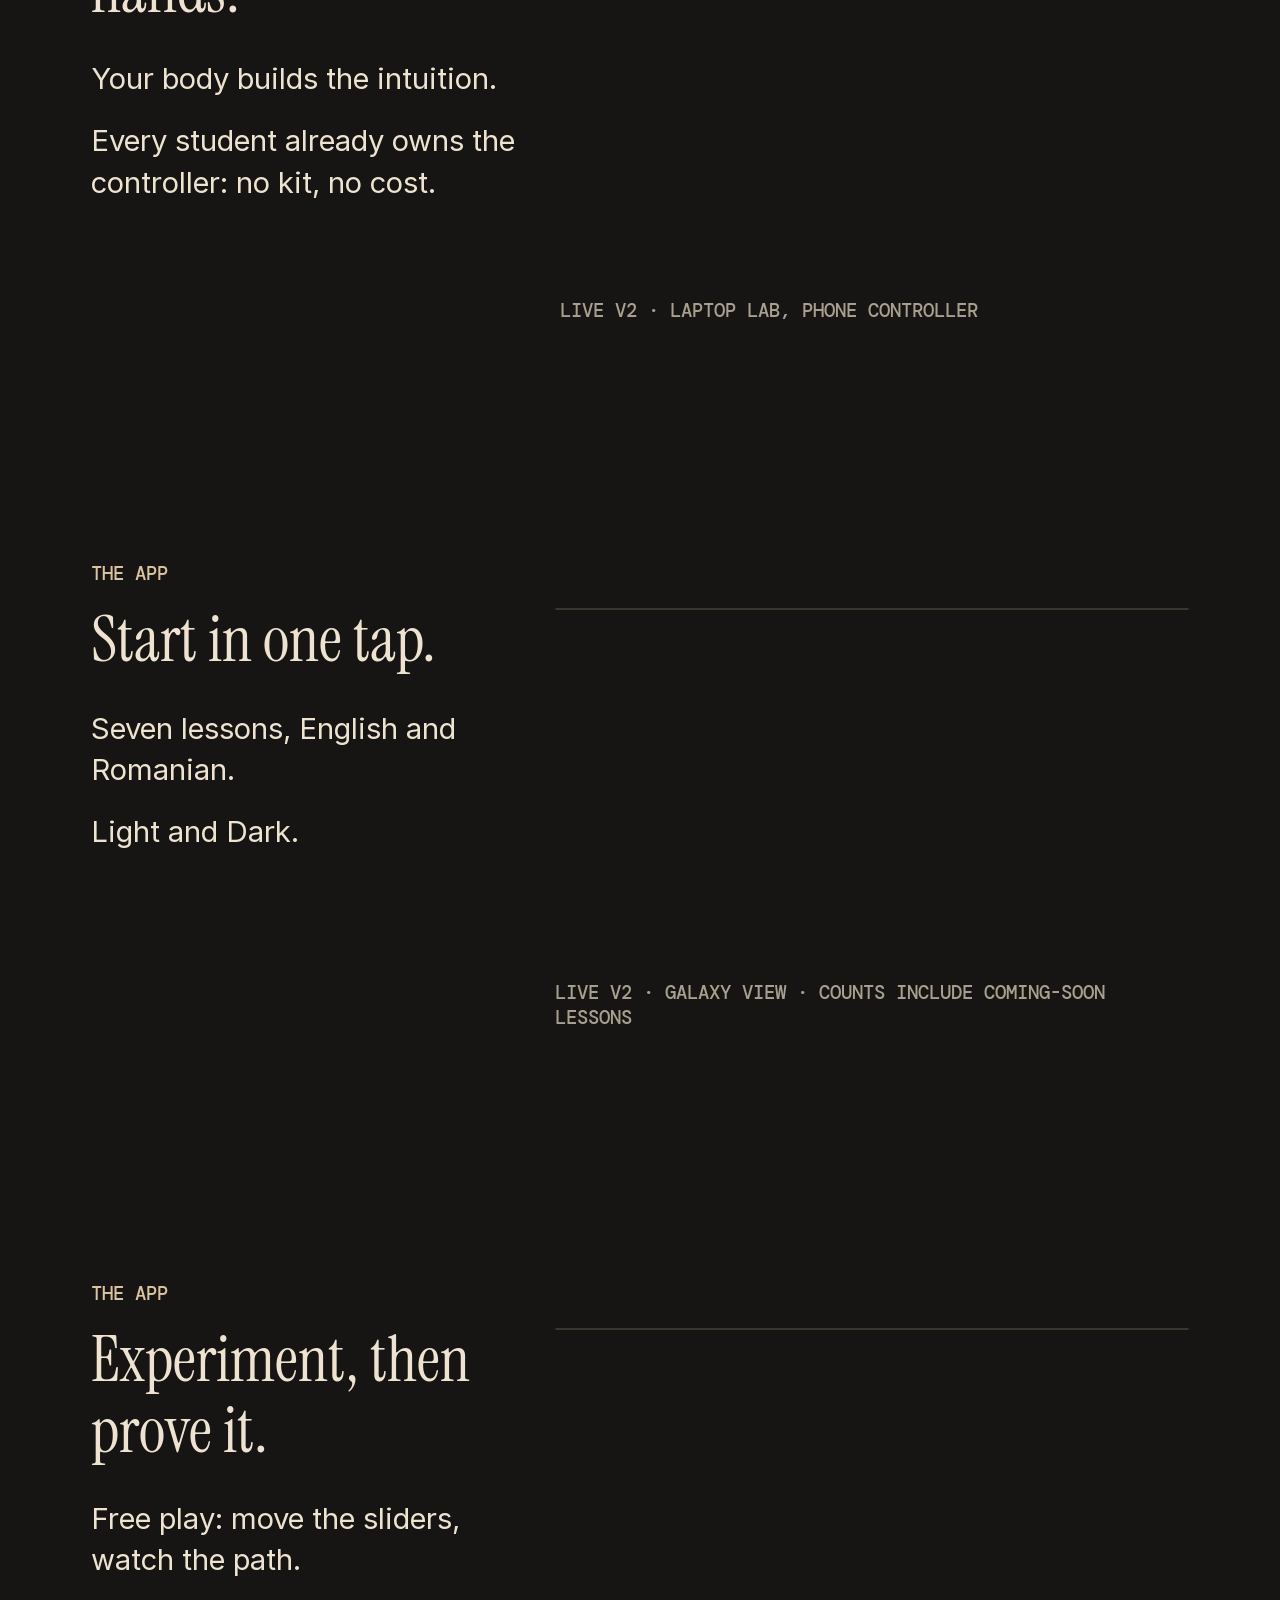
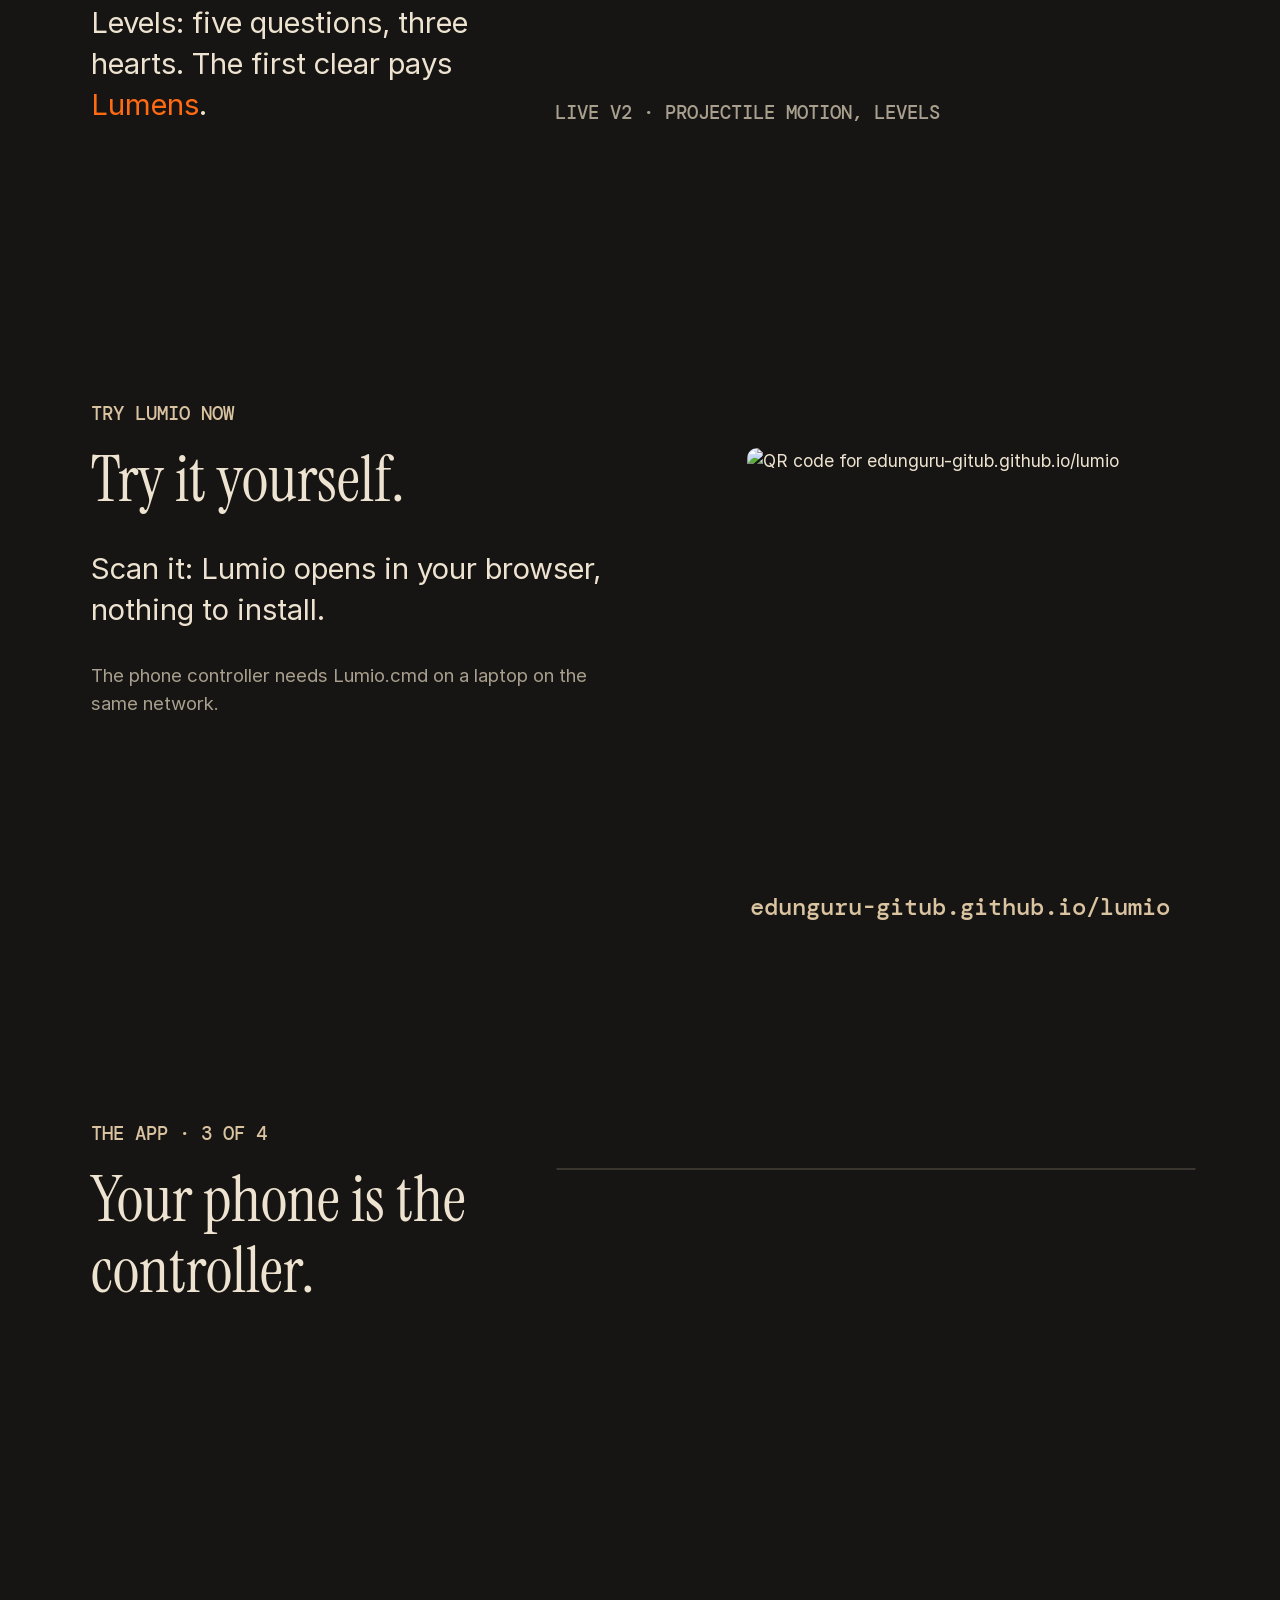
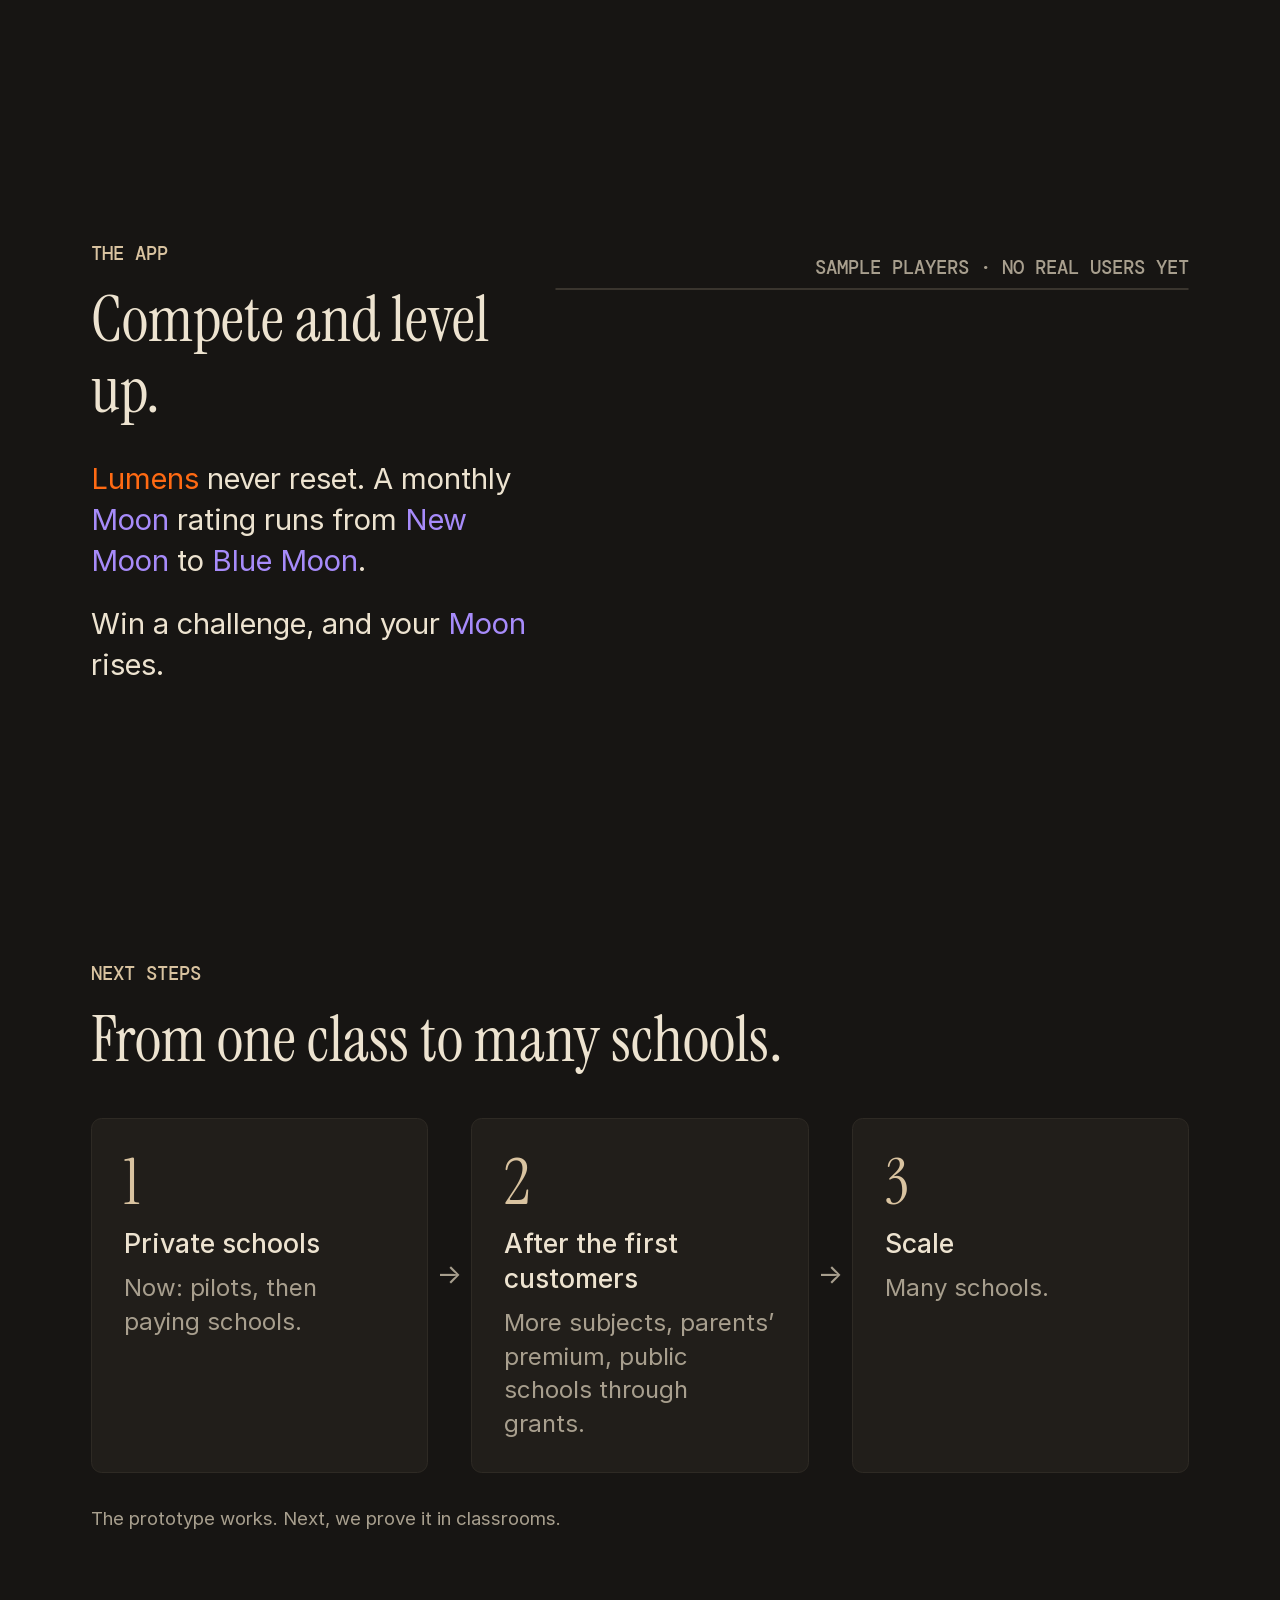
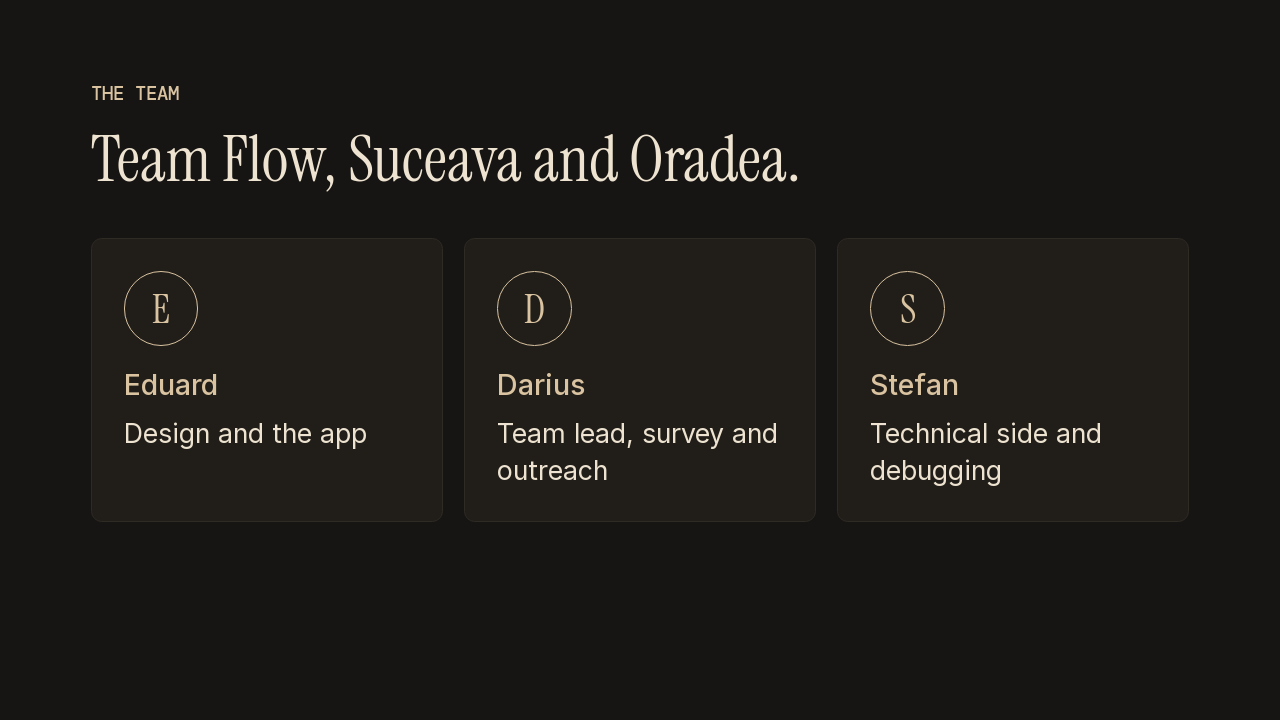
==== commit 83dc89eb: "stage2 deck draft10 Co-Authored-By: Claude Opus 5.5 <noreply@anthropic.com> Claude-Session: https://" ====
--- a/tools/deck/slides.html
+++ b/tools/deck/slides.html
@@ -2,388 +2,289 @@
 <html lang="en"><head><meta charset="utf-8"><title>Lumio stage II new slides</title>
 <link rel="stylesheet" href="deck.css">
 <style>
-/* slide-local layout only; look comes from deck.css. Body text >= 13pt, mono >= 10pt on every new slide. */
-.c2{grid-template-columns:1fr 1fr}
-.sm p,.sm li{font-size:13pt;line-height:1.4}
-.sm h3{font-size:17pt;margin-bottom:6pt}
-.sm.row{gap:12pt}.sm .tile{padding:14pt 16pt 13pt}
-ul{list-style:none}
-li+li{margin-top:7pt}
-li b,p b{color:var(--tan);font-weight:500}
-.tile.t{background:var(--tan);border-color:var(--tan);color:#2B2018}.tile.t h3,.tile.t b{color:#2B2018}
-.mt{margin-top:6pt}
-.nw{white-space:nowrap}
-.tiles4 li{padding-top:6pt;border-top:.75pt solid var(--line)}.tiles4 li:first-child{border-top:0;padding-top:0}
-#s08 .tile p{font-size:14pt;line-height:1.45}
-/* Business Model Canvas, 6 boxes that still name all 9 fields */
-.bmc{display:grid;grid-template-columns:1.15fr 1fr 1.1fr 1fr;grid-template-rows:auto auto;gap:9pt}
-.bmc .tile{padding:11pt 13pt 12pt;border-radius:5pt}
-.bmc h3{font:500 10pt/1.25 var(--mono);text-transform:uppercase;color:var(--tan);margin-bottom:6pt}
-.bmc p{font-size:13pt;line-height:1.4}
-.bmc .wide{grid-column:span 2}
-#s16 .tile p{font-size:14pt;line-height:1.45}
-#s18 .tile p{font-size:13pt;line-height:1.45}#s18 .tile h3{font-size:19pt}
-/* one break-even scenario: classes x licence = revenue - running cost = margin */
-.calc{display:grid;grid-template-columns:1fr auto 1.3fr auto 1fr;align-items:stretch;gap:6pt;margin-top:10pt}
-.calc .tile{padding:9pt 10pt}.calc h3{font:500 10pt/1.25 var(--mono);text-transform:uppercase;color:var(--tan);margin-bottom:4pt}.calc p{font-size:13pt;line-height:1.35}
-.calc p{color:var(--ink)}.calc .tile{background:#2B2720;border-color:#4A443A}
-.calc i{font:400 22pt/1 var(--head);font-style:normal;color:var(--muted);align-self:center}
-/* KPI table, same style as the competitor table (slide 5) */
-table{width:100%;border-collapse:collapse;border:1pt solid #494745}
-th,td{border:.75pt solid #494745;padding:6pt 10pt;text-align:left;vertical-align:top;font-size:13pt;line-height:1.35}
-th{background:#292725;color:var(--tan);font:600 11pt/1.3 var(--ui);text-transform:uppercase;letter-spacing:.02em;padding:7pt 10pt}
-td:first-child{color:var(--ink)}td{color:var(--muted)}
-.kpi .grp td{background:var(--card);color:var(--tan);font:500 10pt/1.2 var(--mono);text-transform:uppercase;padding:4pt 10pt}
-.nums span{float:right;color:var(--ink)}
-.src{font:400 11pt/1.4 var(--ui);color:var(--muted);margin-top:8pt}
-.scn td,.scn th{padding:4pt 10pt}.scn td{color:var(--ink)}.scn td+td{text-align:right}.scn th+th{text-align:right}
-#team .why .tile{padding:11pt 15pt 12pt}#team .why .big{display:block;font:400 30pt/1.1 var(--head);color:var(--ink);margin-bottom:4pt}#team .why .big span{font-size:20pt;color:var(--muted)}#team .why p{font-size:13pt;line-height:1.4;color:var(--muted)}
-#team .vs{display:grid;grid-template-columns:1.25fr 1fr 96pt;gap:16pt;margin-top:14pt;align-items:stretch}#team .vs .tile{padding:12pt 15pt}#team .vs p{font-size:15pt;line-height:1.45}#team .vs img{width:96pt;border-radius:6pt}
-#team .roles .tile{flex-direction:row;align-items:center;gap:12pt;padding:9pt 14pt}#team .roles .mono{width:34pt;height:34pt;font-size:19pt;margin:0;flex:none}#team .roles p{font-size:14pt}
-#crew .mono{width:46pt;height:46pt;border-radius:50%;border:1pt solid var(--tan);display:grid;place-items:center;font:400 26pt/1 var(--head);color:var(--tan);margin-bottom:14pt}#crew .tile p{font-size:15pt}
-#team .mono{width:46pt;height:46pt;border-radius:50%;border:1pt solid var(--tan);display:grid;place-items:center;font:400 26pt/1 var(--head);color:var(--tan);margin-bottom:14pt}
-.ph td{font-size:13pt!important;line-height:1.4;padding:7pt 11pt!important}.ph td b{color:var(--tan);font-weight:500}
-.lim td{font-size:14pt;padding:6.5pt 12pt}.lim td+td{color:var(--ink)}
-#s15 .tiles4 li{padding-top:4pt}#s15 li+li{margin-top:4pt}#s15 h1,#s17 h1,#s19b h1,#s20 h1{margin-bottom:8pt!important}#s17 .bmc{gap:7pt}
-#s19b .scn.x td,#s19b .scn.x th{padding:3pt 10pt}#s19b .src{margin-top:5pt}#s19b .fun div{padding:5pt 9pt}
-#s17 h1,#s18 h1{font-size:42pt}#s17 .strip{margin-top:9pt}#s17 .bmc p{line-height:1.35}#s18 .mt{margin-top:3pt}#s18 .row .tile{padding:14pt 18pt}#s15.slide,#s18.slide,#s17.slide,#s19b.slide{padding-top:58pt}#next h1{margin:14pt 0 10pt!important}#s15 h1{margin-top:14pt}
-#idea h1{font-size:34pt!important;margin:10pt 0 8pt!important}#idea .lead2{margin-bottom:8pt}#idea ol.num li{padding-top:4pt;padding-bottom:4pt}#idea ol.num i{top:4pt}#idea .strip{margin-top:6pt!important}
-#next h1{font-size:42pt}#next .ph td{padding:5pt 11pt!important}#next .src{margin-top:4pt}
-#gap .row{min-height:205pt!important}#s19 .calc{margin-top:6pt}#s19 .strip{margin-top:7pt!important}
-.fun{display:grid;grid-template-columns:1fr auto 1fr auto 1fr auto 1fr auto 1fr;gap:5pt;align-items:stretch}.fun div{background:var(--card);border:.75pt solid var(--line);border-radius:5pt;padding:7pt 9pt;font:400 20pt/1.1 var(--head);color:var(--ink)}.fun div.t{background:var(--tan);color:#2B2018}.fun small{display:block;font:400 11pt/1.3 var(--ui);color:var(--muted);margin-top:3pt}.fun div.t small{color:#2B2018}.fun i{font:400 18pt/1 var(--head);font-style:normal;color:var(--muted);align-self:center}
-.tgt p{font-size:13pt;line-height:1.4}.tgt p+p{margin-top:4pt}.tgt h3{font-size:16pt;margin-bottom:5pt}#s18 .tile.tgt{padding:11pt 16pt}
-.sus{font:400 19pt/1.2 var(--head);color:var(--tan);margin-top:10pt}
-/* DRAFT6 rebuilt pages (old 3-5, 9-14): same look as the original pages */
+/* DRAFT10 declutter (docs/spec-deck-declutter.md): one focal element per slide, max 3 numbers, nothing under 14pt,
+   68pt side margins, 8pt grid, one tile style (radius 8). Shared look in deck.css (.hero .cap .pair .funnel .mods). */
+.c2{grid-template-columns:1fr 1fr}.c4{grid-template-columns:repeat(4,1fr)}
+.lines p{font-size:22pt;line-height:1.4}.tile .cap{font-size:14pt;line-height:1.4}#comp .tile p{font-size:18pt}#comp .tile p.cap{font-size:14pt;line-height:1.4;padding-top:16pt}#comp .tile{min-height:232pt}#s19 .hero-l{font-size:20pt}.funnel .step{height:64pt!important}.lines p+p{margin-top:16pt}
 .lum{color:#FF6A13}.moon{color:#A78BFA}
-.two .tile{padding:20pt 22pt}.tile h3.plain{color:var(--ink);font-weight:400;font-size:20pt}.tile.t h3.plain{color:#2B2018}
-ul.dot li{font-size:16pt;line-height:1.4;padding-left:16pt;position:relative}ul.dot li:before{content:'•';position:absolute;left:0}ul.dot li+li{margin-top:5pt}
-.tanpage,.tanpage.slide{background:var(--tan)}.tanpage .k{color:#2B2018}.tanpage h1.big{font-size:72pt;color:#2B2018;margin:16pt 0 14pt}
-.lead{font-size:17pt;color:#2B2018;margin-bottom:20pt}
-.c4{grid-template-columns:repeat(4,1fr);min-height:186pt;gap:10pt}.c4 .tile{background:#1B1916;border:0}.c4 h3{color:var(--ink);font-size:17pt;font-weight:400}.c4 p{font-size:14pt;line-height:1.45}
-.c4 .lum{color:#FF6A13}
-table.cmp td{font-size:13pt;padding:8pt 10pt}table.cmp td:nth-child(2){color:var(--tan)}table.cmp th:nth-child(2){color:var(--tan)}
-.split .lcol{width:330pt;padding-top:30pt}.split h1{margin:18pt 0 22pt;font-size:44pt}
-.lead2{font-size:15pt;line-height:1.45;margin-bottom:12pt}
-ol.num{list-style:none}ol.num li{background:var(--card);border:.75pt solid var(--line);border-radius:6pt;padding:6pt 12pt 6pt 46pt;position:relative;font-size:13pt;line-height:1.4}
-ol.num li+li{margin-top:6pt}ol.num i{position:absolute;left:12pt;top:6pt;font:500 13pt/1.4 var(--mono);font-style:normal;color:var(--tan)}
-ul.bl li{font-size:16pt;line-height:1.4}ul.bl li+li{margin-top:16pt}
+/* screenshot slides */
+.split .lcol{width:328pt}.split h1{margin:16pt 0 24pt}
 .shot{position:absolute;border:.75pt solid #3A352E;border-radius:8pt;display:block}
-.shot.ph{border-radius:14pt;border:2pt solid #3A352E;box-shadow:0 0 0 4pt var(--bg)}
-.cap{position:absolute;font:500 11pt/1.3 var(--mono);color:var(--muted);text-transform:uppercase}
-.url{font:500 18pt/1.3 var(--mono);color:var(--tan);margin-top:18pt}
+.shot.ph{border-radius:8pt;border:2pt solid #3A352E;box-shadow:0 0 0 4pt var(--bg)}
+.scap{position:absolute;max-width:476pt;font:500 14pt/1.3 var(--mono);color:var(--muted);text-transform:uppercase}
+.url{font:500 18pt/1.3 var(--mono);color:var(--tan)}
+/* tan solution page */
+.tanpage,.tanpage.slide{background:var(--tan)}.tanpage .k{color:#2B2018}.tanpage h1{font-size:72pt;color:#2B2018;margin:16pt 0 8pt}
+.tanpage .lead{font-size:24pt;color:#2B2018;margin-bottom:32pt}
+.tanpage .tile{background:#1B1916;border:0}.tanpage .tile h3{color:var(--ink);font:400 20pt/1.25 var(--ui);margin-bottom:8pt}
+/* canvas */
+.bmc{display:grid;grid-template-columns:repeat(4,1fr);gap:12pt}#s17 h1{margin-bottom:20pt}#s18 .cap{margin-top:16pt!important}.bmc .wide{grid-column:span 2}
+.bmc .tile{padding:14pt 16pt}.bmc h3{font:500 14pt/1.25 var(--mono);text-transform:uppercase;color:var(--tan);margin-bottom:8pt}.bmc p{font-size:16pt;line-height:1.4}
+.tile.t{background:var(--tan);border-color:var(--tan)}.tile.t p,.tile.t h3{color:#2B2018}
+/* why lumio */
+.big2{font:400 64pt/1 var(--head);color:var(--ink)}
+.lbl{font-size:18pt;line-height:1.35;color:var(--muted);margin-top:8pt}
+/* limits */
+.rows{border-top:.75pt solid var(--line)}.rows div{display:grid;grid-template-columns:1fr 1fr;gap:32pt;padding:12pt 0;border-bottom:.75pt solid var(--line)}
+.rows p{font-size:20pt;line-height:1.35}.rows p+p{color:var(--muted)}
+/* next steps path */
+.path{display:grid;grid-template-columns:1fr 1fr 1fr;gap:32pt;position:relative}
+.path .tile{position:relative}.path .tile+.tile:before{content:'→';position:absolute;left:-26pt;top:40%;font:400 20pt/1 var(--ui);color:var(--muted)}
+.path b{display:block;font:400 48pt/1 var(--head);color:var(--tan);margin-bottom:8pt}.path h3{font:500 20pt/1.3 var(--ui);color:var(--ink);margin-bottom:8pt}.path p{font-size:18pt;line-height:1.4;color:var(--muted)}
+/* team */
+.init{width:56pt;height:56pt;border-radius:50%;border:1pt solid var(--tan);display:grid;place-items:center;font:400 30pt/1 var(--head);color:var(--tan);margin-bottom:16pt}
 </style></head><body>
 
-<!-- NEW 8 · Validation upgrade -->
+<!-- 8 · Validation upgrade (hero text) -->
 <section class="slide" id="s08">
- <div class="k">Validation · what we did, what we did not</div>
- <h1>We tested early. Now we test in a classroom.</h1>
- <div class="row c3" style="min-height:252pt">
-  <div class="tile"><h3>Done</h3><p>Anonymous student survey, 13 responses. 5 testers tried the live app; 4 of 5 would use it again next week.</p><div class="f">Survey + live test, 2026</div></div>
-  <div class="tile"><h3>Honest limits</h3><p>Small sample, one town. No paying customer yet. 5 testers is not a class.</p><div class="f">What we do not claim</div></div>
-  <div class="tile"><h3>Pilot plan</h3><p>One real class, 4 weeks, 2 lessons a week. The teacher keeps anonymous codes (Student 1 to N) on paper; app data stays on each device.</p><p class="mt muted" style="font-size:13pt">We are looking for one pilot class. Target: private high schools such as Transylvania College.</p><div class="f">See KPI slide</div></div>
- </div>
- <div class="strip">Pilot rules · written parental consent for <span class="nw">under-18s</span> · anonymous codes · data stays on the device</div>
-</section>
-
-<!-- NEW 15 · Tech: what works today vs what v2 adds -->
+ <div class="k">Validation · next step</div>
+ <h1>Next: one real class.</h1>
+ <div class="row c2" style="gap:48pt;align-items:start">
+  <div><div class="hero m">1 real class</div><p class="cap" style="font-size:18pt;margin-top:16pt">4 weeks, two lessons a week, with the teacher.</p></div>
+  <div class="lines"><p>Done: a student survey and live tests.</p><p>Limit: a small sample, no paying customer yet.</p><p>Rules: parental consent, anonymous codes, data stays on the device.</p></div>
+ </div>
+ <p class="cap" style="margin-top:32pt">We are looking for one pilot class, at private high schools such as Transylvania College.</p>
+</section>
+
+<!-- 14 · How it works (modules diagram) -->
 <section class="slide" id="s15">
  <div class="k">How it works · since stage I</div>
- <h1 style="margin-bottom:16pt">Works offline today. Now also live on the web.</h1>
- <div class="row c2 sm" style="min-height:0">
-  <div class="tile"><h3>Where we started (v1, the stage I app)</h3><ul class="tiles4">
-   <li><b>8 lessons</b> in 4 subjects, English and Romanian, 6 themes.</li>
-   <li><b>Runs offline.</b> One HTML file (about 0.9 MB). No account; progress stays in the browser.</li>
-   <li><b>Handwriting recognition (template matching, not AI).</b> Write a number with your finger; digits only.</li>
-   <li><b>Phone as controller.</b> QR code on the local network; sliders and tilt drive the lab. Needs Lumio.cmd (Node.js) on the laptop.</li></ul>
-   <div class="f">Demo in this video = live v2</div></div>
-  <div class="tile"><h3>What v2 adds for the user</h3><ul class="tiles4">
-   <li><b>Live on the web:</b> edunguru-gitub.github.io/lumio (checked 26 Nov 2026). The web page alone only syncs two tabs; to use a phone, run Lumio.cmd on the laptop.</li>
-   <li><b>One module per lesson.</b> A new lesson is one new file; removing one breaks nothing else.</li>
-   <li><b>7 lessons, all rebuilt from v1</b> and checked against it: algebra, parabola, linear functions, Pythagoras, gas, projectile, compound interest.</li>
-   <li><b>Kept from v1:</b> handwriting pad, phone controller, Levels, Challenge, Lumens, Moon ranks (New Moon to Blue Moon), Ranks, Settings, Light and Dark.</li></ul>
-   <div class="f">Not in v2 yet: Spanish verbs and vocabulary, podcast mode, 6 colour themes</div></div>
- </div>
-</section>
-
-<!-- NEW 16 · AI and data, honestly -->
+ <h1>Rebuilt in modules. Live on the web.</h1>
+ <div class="mods">
+  <div class="shell"><span>Shell: galaxies, camera, zoom</span><span class="cap" style="margin:0">A new lesson is one new file.</span></div>
+  <div class="row7"><div class="mod">Algebra</div><div class="mod">Parabola</div><div class="mod">Linear functions</div><div class="mod">Pythagoras</div><div class="mod">Gas</div><div class="mod">Projectile</div><div class="mod">Compound interest</div></div>
+ </div>
+ <p class="url" style="margin-top:24pt;font-size:20pt">Live: edunguru-gitub.github.io/lumio</p>
+ <p class="cap" style="margin-top:12pt">Kept from stage I: handwriting, phone controller, Levels, Lumens, Moon ranks. Not in v2 yet: Spanish, podcast mode, 6 colour themes.</p>
+</section>
+
+<!-- 15 · AI and data -->
 <section class="slide" id="s16">
  <div class="k">AI and data, honestly</div>
- <h1 style="margin-bottom:16pt">Built with AI, not sold as AI.</h1>
- <div class="row c2 sm" style="min-height:0;grid-template-rows:auto auto">
-  <div class="tile"><h3>AI in the product today</h3><p>None, except read-aloud: the browser’s built-in text-to-speech. Handwriting recognition (template matching, not AI) is our own code and works offline.</p></div>
-  <div class="tile"><h3>AI in how we build it</h3><p>Claude agents (builder, designer, tester) write and check the code; the tester checks every port against v1. A human reviews every change.</p></div>
-  <div class="tile"><h3>Where data lives today</h3><p>Progress: in the browser on the device (localStorage). No accounts, no server database. Phone link: a relay on the laptop, local network only. Class dashboard, parent updates and a hosted relay are plans, not built.</p></div>
-  <div class="tile"><h3>Next, only where AI adds value</h3><p>Plan: a hint tutor that tells a stuck student what to try next. Hints, not answers. Only with parental consent. Not built yet.</p></div>
- </div>
- <div class="strip">Today: no cloud AI · no accounts · no server database</div>
-</section>
-
-<!-- NEW 17 · Business Model Canvas (client pays, consumer uses) -->
+ <h1>Built with AI, not sold as AI.</h1>
+ <div class="row c2 lines" style="gap:48pt">
+  <div><h3 class="sub">In the product</h3><p>None, except the browser’s read-aloud voice.</p></div>
+  <div><h3 class="sub">In how we build it</h3><p>Claude agents write and check the code; a human reviews every change.</p></div>
+ </div>
+ <p class="cap" style="margin-top:40pt">Progress stays in the browser on the device. A hint tutor is a plan, only with parental consent.</p>
+</section>
+
+<!-- 16 · Business Model Canvas (stays a canvas: jury lens) -->
 <section class="slide" id="s17">
  <div class="k">Business model</div>
- <h1 style="margin:14pt 0 12pt">Free to learn. Private schools pay.</h1>
+ <h1>Free to learn. Private schools pay.</h1>
  <div class="bmc">
-  <div class="tile"><h3>Key partners, activities, resources</h3><p>Teachers and schools for the pilot; no signed partners yet. We build lessons and learn from teacher feedback, with an AI-assisted build.</p></div>
-  <div class="tile t"><h3>Value proposition</h3><p>Learn by doing: short hands-on labs, EN and RO. Today: YouTube, tutors, textbooks. Unlike PhET, Brilliant or Khan Academy, your phone controls the experiment (as far as we found).</p></div>
-  <div class="tile"><h3>Channels, relationships</h3><p>Students: social media and teachers; free. Private schools: direct contact, a pilot, then onboarding and teacher training.</p></div>
-  <div class="tile"><h3>Customer segments</h3><p><b>Uses:</b> high school students, grades 9 to 12 first.<br><b>Pays now:</b> private high schools (client).<br><b>Later:</b> parents, public schools (phase 2).</p></div>
-  <div class="tile wide"><h3>Cost structure</h3><p>Accountant, AI and build tools, small server, domains: 341 RON a month (plan), slide 18. Content time, support and onboarding: our time, valued in the cost to serve.</p></div>
-  <div class="tile wide"><h3>Revenue streams</h3><p>Per private school: setup fee once (plan 1,500 RON, 800 to 2,500) + 1,200 RON per class a year (100 a month). Pilot 300 RON: commitment fee, not revenue. Parents’ premium: phase 2. No sponsors.</p></div>
- </div>
- <div class="strip">The school pays, the student uses · students always free</div>
-</section>
-
-<!-- NEW 18 · Go to market -->
+  <div class="tile"><h3>Partners, activities</h3><p>Schools for the pilot, no signed partners yet. AI-assisted build.</p></div>
+  <div class="tile t"><h3>Value</h3><p>Hands-on labs, EN and RO. Your phone controls the experiment, as far as we found.</p></div>
+  <div class="tile"><h3>Channels</h3><p>Students: social media and teachers. Schools: direct contact, then a pilot.</p></div>
+  <div class="tile"><h3>Segments</h3><p>Uses: students, grades 9 to 12. Pays: private high schools. Later: parents.</p></div>
+  <div class="tile wide"><h3>Costs</h3><p>Small and fixed: accountant, tools, server, domains.</p></div>
+  <div class="tile wide t"><h3>Revenue</h3><p>Setup fee 1,500 RON once, plus 1,200 RON per class a year. Students free.</p></div>
+ </div>
+ <p class="cap" style="margin-top:8pt">The school pays, the student uses.</p>
+</section>
+
+<!-- 17 · Go to market -->
 <section class="slide" id="s18">
  <div class="k">Go to market</div>
- <h1 style="margin:14pt 0 12pt">Private high schools first, then more.</h1>
- <div class="row c3" style="min-height:0">
-  <div class="tile"><h3>Private schools (pay)</h3><p><b>Message:</b> “Hands-on practice your students enjoy.”</p><p class="mt"><b>Channel:</b> direct contact; a 4-week pilot (300 RON commitment fee, not revenue), then setup fee and subscription.</p></div>
-  <div class="tile"><h3>Students (use, free)</h3><p><b>Message:</b> “Try it, don’t read it. A short lab, on your phone.”</p><p class="mt"><b>Channel:</b> social media (school Instagram and TikTok clips), class challenge links.</p></div>
-  <div class="tile"><h3>Parents (phase 2)</h3><p><b>Message:</b> “Short sessions, visible progress.”</p><p class="mt"><b>Channel:</b> parent WhatsApp groups via the teacher; premium only after schools pay.</p></div>
- </div>
- <div class="tile tgt" style="margin-top:10pt"><h3>Launch platform: private high schools in Romania</h3>
-  <p><b>Target schools:</b> Transylvania College (Cluj-Napoca), an English-medium high school · PREMS (Brasov) · three more on the Ministry’s 2026-27 pilot high-school list, under review.</p>
-  <p>A target segment, not a relationship: no school has shown interest or agreed to anything yet.</p></div>
- <p class="muted" style="font-size:13pt;margin-top:8pt">Plan: pilot class agreed by Dec 2026 (target) · 50 private high schools contacted in 2027 · first subscriptions Sep 2027</p>
-</section>
-
-<!-- NEW 19 · Costs and revenue (Researcher base scenario, docs/research/finance-pricing.md; PLAN, not revenue) -->
+ <h1>Private high schools first.</h1>
+ <div class="row" style="grid-template-columns:2fr 1fr;gap:16pt">
+  <div class="tile lines"><p><b>Launch platform:</b> private high schools in Romania.</p><p><b>Target schools:</b> Transylvania College (Cluj-Napoca), PREMS (Brasov).</p><p class="muted" style="font-size:18pt">A target segment, not a relationship: no school has agreed to anything yet.</p></div>
+  <div style="display:grid;gap:16pt"><div class="tile"><p style="font-size:18pt"><b>Students:</b> free, via teachers and social media.</p></div><div class="tile"><p style="font-size:18pt"><b>Parents:</b> phase 2, via the teacher.</p></div></div>
+ </div>
+ <p class="cap" style="margin-top:24pt">A pilot class by Dec 2026 is a target.</p>
+</section>
+
+<!-- 18 · Costs: hero + paired bars (4,092 fixed vs 5 x 972) -->
 <section class="slide" id="s19">
- <div class="k">Costs and revenue · plan</div>
- <h1 style="margin:14pt 0 10pt">Cheap to run. Paid by private schools.</h1>
- <div class="row c3 sm" style="min-height:0">
-  <div class="tile"><h3>Start-up (one time, estimate)</h3><p>Company set-up, consent paperwork checked by a lawyer, pilot printing, brand check.</p><p class="mt"><b>About 3,000 RON</b> (range 2,000 to 5,000). Team time not charged.</p></div>
-  <div class="tile"><h3>Running (a month, plan)</h3><p class="nums">Accountant <span>265</span><br>AI and build tools <span>30</span><br>Small server for the phone link <span>35</span><br>Domains .ro and .com <span>11</span><br><b>Total</b> <span><b>341 RON</b></span><br>A year: 341 × 12 <span><b>4,092 RON</b></span></p></div>
-  <div class="tile"><h3>Prices (plan, excl. VAT)</h3><p>Students: free.<br>Setup fee, once per school: <b>1,500 RON</b> (800 to 2,500).<br>Subscription: <b>1,200 RON per class a year</b> = 100 a month (900 to 1,800).<br>Pilot: 300 RON commitment fee, not revenue. Parents’ premium: phase 2.</p></div>
- </div>
- <div class="calc">
-  <div class="tile"><h3>Running a year</h3><p>4,092 RON</p></div><i>÷</i>
-  <div class="tile"><h3>Contribution per class a year</h3><p>1,200 − 228 to serve = 972 RON</p></div><i>=</i>
-  <div class="tile"><h3>Break-even</h3><p>4.2, so <b>5 classes</b></p></div>
- </div>
- <div class="strip" style="margin-top:10pt">With the 3,000 start-up: 7,092 ÷ 972 = 7.3, so 8 classes</div>
- <p class="src" style="margin-top:5pt"><b>Cost to serve</b> = what it costs us to serve one class a year: 228 = tax 12 + AI and voice 66 + support 150 (our time, valued). <b>Contribution per class</b> = 1,200 − 228 = 972. Per school (base): 1,500 + 3 classes × 1,200 = 5,100; 3,801 left after cost to serve and setup effort, so break-even is 2 schools, 3 with start-up and acquisition. Prototype hosting free; the paid server is in the 341. Prices: Bono, Hetzner, RoTLD.</p>
-</section>
-
-<!-- NEW 19b · Year 1 and first quarter side by side (same plan) -->
+ <div class="k">Costs · plan</div>
+ <h1>5 classes cover our running costs.</h1>
+ <div class="row" style="grid-template-columns:232pt 1fr;gap:24pt;align-items:center">
+ <div><div class="hero">5</div><p class="hero-l">classes to break even</p></div>
+ <div class="pair">
+  <p>Fixed costs a year: 4,092 RON</p><div class="bar fix" style="width:471pt"></div>
+  <p>One class leaves us 972 RON a year</p><div class="bar cls" style="width:560pt"><i class="blk"></i><i class="blk"></i><i class="blk"></i><i class="blk"></i><i class="blk"></i></div>
+  <p class="cap" style="font-size:14pt">Five classes together pass the fixed costs.</p>
+ </div></div>
+ <p class="cap" style="margin-top:24pt">Running costs only. Start-up cost is extra.</p>
+</section>
+
+<!-- 19 · Theoretical X: one funnel -->
 <section class="slide" id="s19b">
- <div class="k">Year 1 · a theoretical scenario, not a forecast · no paying client yet</div>
- <h1 style="margin:12pt 0 10pt;font-size:36pt">Theoretical X = 2 paying schools in year 1 <span class="muted">(range 1 to 4)</span>.</h1>
- <div class="fun"><div>About 100<small>private high schools in Romania</small></div><i>→</i><div>50<small>contacted in 12 months</small></div><i>→</i><div>6<small>start a pilot (12%)</small></div><i>→</i><div>2<small>pay (one in three)</small></div><i>→</i><div class="t">6 classes<small>2 schools × 3 classes</small></div></div>
- <table class="scn x" style="margin-top:8pt">
-  <tr><th style="width:40%">Plan, RON</th><th>Conservative</th><th>Base</th><th>Optimistic</th></tr>
-  <tr><td>Contacted · start a pilot · pilot to paid</td><td>30 · 8% · 17%</td><td>50 · 12% · 33%</td><td>80 · 15% · 48%</td></tr>
-  <tr><td>Theoretical number of paying schools X / classes</td><td>1 / 2</td><td>2 / 6</td><td>4 / 16</td></tr>
-  <tr><td>Estimated revenue, year 1 (setup + subscriptions)</td><td>2,600</td><td>10,200</td><td>38,800</td></tr>
-  <tr><td>Estimated costs, year 1</td><td>8,441</td><td>10,788</td><td>17,350</td></tr>
-  <tr><td><b>Result, year 1</b></td><td>−5,841</td><td>−588</td><td>+21,450</td></tr>
-  <tr><td>First quarter: commitment fees (not revenue) / estimated costs</td><td>0 / 4,059</td><td>300 / 4,118</td><td>600 / 4,374</td></tr>
- </table>
- <p class="src">Base: revenue 2 × 1,500 + 6 × 1,200 = 10,200; costs 4,092 running + 3,000 start-up + 3,696 variable costs = 10,788. <b>Variable costs</b> = all costs that grow with customers: 6 classes × 228 cost to serve (1,368) + setup effort 2 × 600 (1,200) + pilot AI 198 + free-learner AI 900 + 1% tax on setup fees 30. Conservative uses 800 setup and 900 a class, optimistic 2,500 and 1,800. Optimistic pilots capped at 8 (our time): 8 × 48% = 3.8, shown as 4; conservative: 30 × 8% = 2.4 pilots, taken as 2; 2 × 17% = 0.34, shown as 1 (no customer = −7,092). Pilot fees are credited to the first invoice.</p>
- <p class="src" style="color:var(--tan);margin-top:4pt">Risk: cold-outreach benchmarks are lower than our assumption (0.2% to 1% vs our 4%); the first 10 contacts are the test. What matters is the method.</p>
-</section>
-
-<!-- NEW 20 · KPIs and impact (learning + business), pilot data rule: anonymous codes, teacher sheet -->
+ <div class="k">Year 1 · theoretical scenario</div>
+ <h1>A theoretical two schools in year one.</h1>
+ <div class="row" style="grid-template-columns:1fr 264pt;gap:32pt;align-items:start">
+  <div class="funnel">
+   <div class="step" style="width:100%">50 private high schools contacted</div>
+   <div class="step" style="width:56%">6 start a pilot</div>
+   <div class="step hi" style="width:24%"><b>2</b> pay</div>
+  </div>
+  <div class="tile"><p class="cap tan" style="font-size:18pt;margin:0">A theoretical scenario, not a forecast. No paying client yet.</p><p class="cap" style="font-size:18pt;margin-top:16pt">Base case: close to break-even in year one (an estimate).</p></div>
+ </div>
+</section>
+
+<!-- 20 · KPIs: three targets -->
 <section class="slide" id="s20">
  <div class="k">KPIs and impact</div>
- <h1 style="margin-bottom:12pt">We measure learning, not just clicks.</h1>
- <table class="kpi">
-  <tr><th style="width:22%">Metric</th><th style="width:35%">How we measure</th><th style="width:20%">Baseline</th><th>Pilot target</th></tr>
-  <tr class="grp"><td colspan="4">Learning</td></tr>
-  <tr><td>Weekly active students</td><td>Teacher’s weekly count, by code</td><td>5 testers tried it once</td><td>60% (target for the pilot)</td></tr>
-  <tr><td>Lessons completed</td><td>Teacher notes it from the screen</td><td>Not measured</td><td>2 a week (the pilot plan)</td></tr>
-  <tr><td>Return rate</td><td>Share of the class active again next week</td><td>4 of 5 testers said they would use it again</td><td>60% of the class</td></tr>
-  <tr><td>Education impact</td><td>5-question quiz, before and after</td><td>Not measured</td><td>+20% score</td></tr>
-  <tr class="grp"><td colspan="4">Business</td></tr>
-  <tr><td>User acquisition cost</td><td>Our time and travel ÷ schools signed</td><td>Not measured</td><td>≤ 1,500 RON a school</td></tr>
-  <tr><td>Free-to-paid conversion</td><td>Paying pilots ÷ pilots; premium ÷ free</td><td>0, no paying customer</td><td>1 in 3 pilots pays (the plan); parents’ premium: phase 2</td></tr>
- </table>
- <div class="strip" style="margin-top:10pt">Targets, not results · anonymous codes · the same 1 in 3 as our year-1 scenario, slide 19</div>
-</section>
-
-<!-- NEW · Why Lumio (DRAFT8, Eduard 27 Nov: about the product, not the team); OPENED numbers only, docs/research/why-us-and-finance-update.md A1 -->
+ <h1>We measure learning, not clicks.</h1>
+ <div class="row c3" style="min-height:0">
+  <div class="tile"><div class="hero s">60%</div><p class="kl">of the class active each week</p></div>
+  <div class="tile"><div class="hero s">+20%</div><p class="kl">quiz score, before and after</p></div>
+  <div class="tile"><div class="hero s">1 in 3</div><p class="kl">pilots turn into paying schools</p></div>
+ </div>
+ <p class="cap" style="margin-top:24pt">Targets, not results. Teachers report with anonymous codes.</p>
+</section>
+
+<!-- 23 · Why Lumio (QR removed; numbers: docs/research/tutoring-cost-model.md, 15,000 = estimate) -->
 <section class="slide" id="team">
  <div class="k">Why Lumio</div>
- <h1 style="margin:14pt 0 12pt;font-size:40pt">Cheaper than a tutor. The phone becomes the lab.</h1>
- <div class="row c3 why" style="min-height:0">
-  <div class="tile"><b class="big">6,234 RON</b><p>per child per school year on tutoring, in families who pay for it</p></div>
-  <div class="tile"><b class="big">About 1 in 3</b><p>students in grades 5 to 12 take tutoring, at about 300 RON a month</p></div>
-  <div class="tile"><b class="big">35% <span>vs 30%</span></b><p>of Romanian students distracted by their own devices in maths lessons, vs the OECD average</p></div>
- </div>
- <div class="vs">
-  <div class="tile"><p><b>Tutoring:</b> 6,234 RON per child per year (paying families).<br><b>Lumio:</b> about 55 RON per student per year: 1,200 RON per class ÷ about 22 students (our class-size assumption).</p></div>
-  <div class="tile"><p>The phone turns from a distraction into a learning tool. Hands-on labs, 7 lessons live today. Try it: scan the QR.</p></div>
-  <img data-shot="qr.png" alt="QR code for edunguru-gitub.github.io/lumio">
- </div>
- <p class="src" style="margin-top:8pt">Sources: Save the Children Romania, survey of 683 parents, 2024-25 · IRES/SAR, 2019-20 · OECD PISA 2022, Romania note.</p>
-</section>
-<!-- NEW · Limits today (deck-final-4; only facts from the repo, docs/professor/lesson-audit.md section 7) -->
+ <h1>Cheaper than a tutor.</h1>
+ <div class="row" style="grid-template-columns:1fr 1fr;gap:48pt;align-items:start">
+  <div>
+   <div class="big2">5,250 RON</div><p class="lbl">a year of maths tutoring, one hour a week (our quoted rate)</p>
+   <div class="big2" style="margin-top:24pt">15,000 RON</div><p class="lbl">a BAC year, three subjects (our estimate)</p>
+  </div>
+  <div><p class="lbl" style="color:var(--tan);margin:0 0 4pt;font-size:24pt">About</p><div class="hero m">55 RON</div><p class="lbl" style="color:var(--ink)">Lumio, per student per year</p></div>
+ </div>
+ <p class="cap tan" style="margin-top:24pt">Lumio complements a tutor, it does not replace one.</p>
+</section>
+
+<!-- 21 · Limits -->
 <section class="slide" id="limits">
  <div class="k">Quality over quantity</div>
- <h1 style="margin-bottom:14pt">Limits today, and what we do about them.</h1>
- <table class="lim">
-  <tr><th style="width:47%">Limit today</th><th>What we do about it</th></tr>
-  <tr><td>Few lessons: 7 live in v2. By design, depth over breadth.</td><td>Next lessons chosen from teacher and pilot feedback.</td></tr>
-  <tr><td>Learning gain not measured yet.</td><td>4-week class pilot with a 5-question quiz, before and after.</td></tr>
-  <tr><td>Small validation: 13 survey answers, 5 testers.</td><td>One real class, with parental consent and anonymous codes.</td></tr>
-  <tr><td>No paying client yet.</td><td>Pilot first, with a commitment fee; first full-price sale Sep 2027.</td></tr>
-  <tr><td>Phone link works on the local network only (Lumio.cmd on the laptop).</td><td>A hosted relay on a small server (plan, about 35 RON a month).</td></tr>
-  <tr><td>AI hint tutor is a plan, not built.</td><td>Hints, not answers; only with parental consent.</td></tr>
- </table>
- <div class="strip" style="margin-top:12pt">We built few lessons on purpose: each is a lab where you change a value and watch the answer move</div>
-</section>
-
-<!-- DRAFT6: old pages rebuilt so every claim is true for live v2 (Eduard OK 27 Nov). Screenshots: img[data-shot] filled by build.js from SHOTS_DIR (tools/deck/shots.js, never committed) -->
-<!-- REBUILT o3 · The gap -->
+ <h1>Limits today, and our answer.</h1>
+ <div class="rows">
+  <div><p>Seven lessons, by design.</p><p>Next ones come from pilot feedback.</p></div>
+  <div><p>Small validation, no paying client yet.</p><p>One real class first, with a quiz before and after.</p></div>
+  <div><p>Phone link: local network only.</p><p>A hosted relay is planned.</p></div>
+  <div><p>AI hint tutor: a plan, not built.</p><p>Hints, not answers, with parental consent.</p></div>
+ </div>
+ <p class="cap" style="margin-top:16pt">Few lessons on purpose: each is a lab where you change a value and watch the answer move.</p>
+</section>
+
+<!-- 3 · The gap (hero 35%) -->
 <section class="slide" id="gap">
  <div class="k">The gap</div>
- <h1>Practice that feels like play.</h1>
- <div class="row c2 two" style="min-height:232pt">
-  <div class="tile"><h3 class="plain">Today</h3><ul class="dot">
-   <li>Explanations come first, experiments rarely</li><li>Practice sits apart from theory</li><li>Feedback arrives late, if at all</li></ul></div>
-  <div class="tile t"><h3 class="plain">With Lumio</h3><ul class="dot">
-   <li>Try it first, the explanation follows</li><li>Every lesson is a hands-on lab: change a value, watch the result</li>
-   <li>Then questions with instant feedback; in Projectile Levels, three hearts</li><li>Lumens and a clear next step</li></ul></div>
- </div>
- <div class="strip" style="margin-top:12pt">35% of Romanian 15-year-olds are distracted by their own devices in maths lessons, OECD average 30% · 22% of Romanian 11-15 year-olds show problematic social-media use, as reported</div>
- <p class="src">Sources: OECD PISA 2022, Romania note · HBSC 2022 (WHO Europe), as reported by Edupedu.</p>
-</section>
-
-<!-- REBUILT o4 · The solution (tan page, as the original) -->
+ <h1>Practice should feel like play.</h1>
+ <div class="row c2" style="gap:48pt;align-items:center">
+  <div><div class="hero">35%</div><p class="cap" style="font-size:18pt;margin-top:8pt">of Romanian students say their own devices distract them in maths lessons. OECD average: 30%.</p></div>
+  <div class="lines"><p>Today: explanation first, practice later.</p><p>With Lumio: try it first, the explanation follows.</p></div>
+ </div>
+ <p class="cap" style="margin-top:24pt">Source: OECD PISA 2022, Romania note.</p>
+</section>
+
+<!-- 4 · The solution (tan page) -->
 <section class="slide tanpage" id="sol">
  <div class="k">The solution</div>
- <h1 class="big">Meet Lumio.</h1>
- <p class="lead">A tutor you play with. Every lesson is a hands-on lab.</p>
- <div class="row c4">
-  <div class="tile"><h3>Experiment</h3><p>Hands-on labs in Physics, Math and Life skills. More subjects next.</p></div>
-  <div class="tile"><h3>Level up</h3><p><span class="lum">Lumens</span> that never reset, plus a monthly <span class="moon">Moon</span> rating from <span class="moon">New Moon</span> to <span class="moon">Blue Moon</span>.</p></div>
-  <div class="tile"><h3>Compete</h3><p>Challenges and a leaderboard. Sample players until classmates join.</p></div>
-  <div class="tile"><h3>Phone as controller</h3><p>Sliders and tilt drive the lab, on the local network via Lumio.cmd on the laptop.</p></div>
- </div>
-</section>
-
-<!-- REBUILT o5 · Competitors (Lumio column tan: orange is for Lumens only) -->
+ <h1>Meet Lumio.</h1>
+ <p class="lead">A tutor you play with.</p>
+ <div class="row c4" style="gap:16pt">
+  <div class="tile"><h3>Experiment</h3><p>Hands-on labs in Physics, Math and Life skills.</p></div>
+  <div class="tile"><h3>Level up</h3><p><span class="lum">Lumens</span> that never reset, and a monthly <span class="moon">Moon</span> rating.</p></div>
+  <div class="tile"><h3>Compete</h3><p>Challenges and a leaderboard.</p></div>
+  <div class="tile"><h3>Phone as controller</h3><p>Sliders and tilt drive the lab.</p></div>
+ </div>
+</section>
+
+<!-- 5 · Competitors (cards) -->
 <section class="slide" id="comp">
  <div class="k">Competitors</div>
- <h1 style="margin-bottom:18pt">How Lumio compares.</h1>
- <table class="cmp">
-  <tr><th style="width:21%">Feature</th><th style="width:15%">Lumio</th><th>PhET</th><th>Brilliant</th><th>Khan Academy</th></tr>
-  <tr><td>Hands-on interactive labs</td><td>Yes</td><td>Yes</td><td>Yes</td><td>Exercises and videos</td></tr>
-  <tr><td>Lumens, monthly Moon rating</td><td>Yes</td><td>No</td><td>Streaks and leaderboards</td><td>Points and badges</td></tr>
-  <tr><td>Phone as a controller</td><td>Yes</td><td>Not in public docs</td><td>Not in public docs</td><td>Not in public docs</td></tr>
-  <tr><td>Hands-on labs you control</td><td>Yes</td><td>Yes, simulations, not lessons</td><td>Interactive problems</td><td>Exercises and videos</td></tr>
-  <tr><td>Romanian and English</td><td>Yes</td><td>Yes, 61 sims in Romanian</td><td>No Romanian found</td><td>Romanian site since 2020, elementary first</td></tr>
- </table>
- <div class="strip" style="margin-top:12pt">Based on public pages, as far as we found</div>
-</section>
-
-<!-- REBUILT o8 · The big idea (v2 gas lab + v2 phone controller) -->
+ <h1>The phone as controller: only Lumio.</h1>
+ <div class="row c4" style="gap:16pt">
+  <div class="tile" style="border:1.5pt solid var(--tan)"><h3>Lumio</h3><p>Hands-on labs. Your phone is the controller.</p></div>
+  <div class="tile"><h3 class="m">PhET</h3><p>Simulations.</p><p class="cap" style="margin-top:auto">Phone control: not in public docs.</p></div>
+  <div class="tile"><h3 class="m">Brilliant</h3><p>Interactive problems.</p><p class="cap" style="margin-top:auto">Phone control: not in public docs.</p></div>
+  <div class="tile"><h3 class="m">Khan Academy</h3><p>Exercises and videos.</p><p class="cap" style="margin-top:auto">Phone control: not in public docs.</p></div>
+ </div>
+ <p class="cap" style="margin-top:24pt">As far as we found, from public pages.</p>
+</section>
+
+<!-- 9 · Big idea (phone as controller; the old page 13 is merged here) -->
 <section class="slide split" id="idea">
- <div class="lcol" style="width:350pt;padding-top:0">
+ <div class="lcol">
   <div class="k">The big idea</div>
-  <h1 style="font-size:38pt;margin:14pt 0 10pt">Learn with your hands, not just your eyes.</h1>
-  <p class="lead2">Your phone becomes the controller. Slide, tilt, and the big screen reacts at once.</p>
-  <ol class="num">
-   <li><i>01</i>Your body builds the intuition: feel a value change.</li>
-   <li><i>02</i>Every student already owns one. No kit, no extra cost.</li>
-   <li><i>03</i>Two screens: the laptop shows the model, the phone is your hand.</li>
-   <li><i>04</i>Side-by-side or floating phone view; a QR code links them.</li></ol>
-  <div class="strip" style="margin-top:10pt">As far as we found, no mainstream learning app does this</div>
- </div>
- <img class="shot" data-shot="gas.png" style="left:434pt;top:118pt;width:420pt" alt="">
- <img class="shot ph" data-shot="phone.png" style="left:790pt;top:150pt;width:118pt" alt="">
- <div class="cap" style="left:434pt;top:362pt;width:340pt">Live v2 · laptop lab, phone controller</div>
-</section>
-
-<!-- REBUILT o9 · The app 1 of 4 -->
+  <h1>Learn with your hands.</h1>
+  <div class="lines"><p>Your body builds the intuition.</p><p>Every student already owns the controller: no kit, no cost.</p></div>
+ </div>
+ <img class="shot" data-shot="gas.png" style="left:420pt;top:112pt;width:440pt" alt="">
+ <img class="shot ph" data-shot="phone.png" style="left:772pt;top:144pt;width:124pt" alt="">
+ <div class="scap" style="left:420pt;top:404pt">Live v2 · laptop lab, phone controller</div>
+</section>
+
+<!-- 10 · The app 1 of 3 -->
 <section class="slide split" id="app1">
  <div class="lcol">
-  <div class="k">The app · 1 of 4</div>
+  <div class="k">The app</div>
   <h1>Start in one tap.</h1>
-  <ul class="bl">
-   <li>Seven lessons: algebra, parabola, linear functions, Pythagoras, piston, projectile, compound interest</li>
-   <li>English and Romanian, Light and Dark</li>
-   <li>In Algebra and Linear functions, write the answer by hand or type it</li></ul>
- </div>
- <img class="shot" data-shot="galaxy.png" style="left:417pt;top:96pt;width:480pt" alt="">
- <div class="cap" style="left:417pt;top:372pt">Live v2 · galaxy view · counts include coming-soon lessons</div>
-</section>
-
-<!-- REBUILT o10 · The app 2 of 4 (projectile Levels; Lumens = 10 + 5 x (sparkles - 1) on the first clear, projectile.js lvFire) -->
+  <div class="lines"><p>Seven lessons, English and Romanian.</p><p>Light and Dark.</p></div>
+ </div>
+ <img class="shot" data-shot="galaxy.png" style="left:416pt;top:96pt;width:476pt" alt="">
+ <div class="scap" style="left:416pt;top:376pt">Live v2 · galaxy view · counts include coming-soon lessons</div>
+</section>
+
+<!-- 11 · The app 2 (projectile Levels) -->
 <section class="slide split" id="app2">
  <div class="lcol">
-  <div class="k">The app · 2 of 4</div>
+  <div class="k">The app</div>
   <h1>Experiment, then prove it.</h1>
-  <ul class="bl">
-   <li><b>Free play:</b> move the sliders, watch the path. Practice only, no Lumens.</li>
-   <li><b>Levels:</b> five questions, three hearts. A miss costs a heart.</li>
-   <li>Lumens only on the first clear: 10 to 20 per level, by sparkles. Replays pay none.</li></ul>
- </div>
- <img class="shot" data-shot="proj-levels.png" style="left:417pt;top:96pt;width:480pt" alt="">
- <div class="cap" style="left:417pt;top:372pt">Live v2 · Projectile motion, Levels</div>
-</section>
-
-<!-- NEW (replaces o11 six themes) · Try Lumio now: styled QR (tools/qr/styled.js, EC H, decodes with jsQR) -->
+  <div class="lines"><p>Free play: move the sliders, watch the path.</p><p>Levels: five questions, three hearts. The first clear pays <span class="lum">Lumens</span>.</p></div>
+ </div>
+ <img class="shot" data-shot="proj-levels.png" style="left:416pt;top:96pt;width:476pt" alt="">
+ <div class="scap" style="left:416pt;top:376pt">Live v2 · Projectile motion, Levels</div>
+</section>
+
+<!-- 12 · Try Lumio now: the only QR -->
 <section class="slide split" id="try">
  <div class="lcol" style="width:400pt">
   <div class="k">Try Lumio now</div>
   <h1>Try it yourself.</h1>
-  <p class="lead2" style="font-size:20pt">Scan it: Lumio opens in your browser, nothing to install.</p>
-  <p class="muted" style="font-size:13pt;margin-top:20pt">Seven lessons, English and Romanian. The phone controller needs Lumio.cmd on a laptop on the same network.</p>
- </div>
- <img data-shot="qr.png" style="position:absolute;left:560pt;top:96pt;width:320pt" alt="QR code for edunguru-gitub.github.io/lumio">
- <div class="url" style="position:absolute;left:520pt;top:428pt;width:400pt;text-align:center;margin:0">edunguru-gitub.github.io/lumio</div>
-</section>
-
-<!-- REBUILT o12 · The app 3 of 4 (v2 Hybrid dock) -->
+  <p style="font-size:22pt;line-height:1.4">Scan it: Lumio opens in your browser, nothing to install.</p>
+  <p class="cap" style="margin-top:24pt">The phone controller needs Lumio.cmd on a laptop on the same network.</p>
+ </div>
+ <img data-shot="qr.png" style="position:absolute;left:560pt;top:96pt;width:320pt;border-radius:8pt" alt="QR code for edunguru-gitub.github.io/lumio">
+ <div class="url" style="position:absolute;left:520pt;top:428pt;width:400pt;text-align:center">edunguru-gitub.github.io/lumio</div>
+</section>
+
+<!-- not in the deck order since DRAFT8 (merged into 'idea'); kept so section numbering n1-n21 stays stable -->
 <section class="slide split" id="app3">
  <div class="lcol">
   <div class="k">The app · 3 of 4</div>
   <h1>Your phone is the controller.</h1>
-  <ul class="bl">
-   <li>Sliders and tilt drive the lab instantly</li>
-   <li>Side-by-side or floating phone view</li>
-   <li>Connects on the local network with a QR code</li></ul>
  </div>
  <img class="shot" data-shot="gas-float.png" style="left:417pt;top:96pt;width:480pt" alt="">
- <div class="cap" style="left:417pt;top:372pt">Live v2 · Hybrid view, floating phone</div>
-</section>
-
-<!-- REBUILT o13 · The app 4 of 4 (v2 Ranks; confetti line dropped: confetti also plays on lesson wins and streaks) -->
+</section>
+
+<!-- 13 · Ranks -->
 <section class="slide split" id="app4">
  <div class="lcol">
-  <div class="k">The app · 4 of 4</div>
+  <div class="k">The app</div>
   <h1>Compete and level up.</h1>
-  <ul class="bl">
-   <li>Challenge mode with a leaderboard</li>
-   <li><span class="lum">Lumens</span> that never reset, plus a monthly <span class="moon">Moon</span> rating with ranks from <span class="moon">New Moon</span> to <span class="moon">Blue Moon</span></li>
-   <li>Win a challenge and your <span class="moon">Moon</span> rises</li></ul>
- </div>
- <div class="cap" style="left:417pt;top:74pt;width:480pt;text-align:right">Sample players · no real users yet</div>
- <img class="shot" data-shot="ranks.png" style="left:417pt;top:96pt;width:480pt" alt="">
-</section>
-<!-- NEW n20 (replaces o14 Next steps; Eduard 27 Nov): phases with entry conditions, docs/research/why-us-and-finance-update.md B8; old o14 items kept in phase 1 and 2 -->
+  <div class="lines"><p><span class="lum">Lumens</span> never reset. A monthly <span class="moon">Moon</span> rating runs from <span class="moon">New Moon</span> to <span class="moon">Blue Moon</span>.</p><p>Win a challenge, and your <span class="moon">Moon</span> rises.</p></div>
+ </div>
+ <div class="scap" style="left:416pt;top:72pt;width:476pt;text-align:right">Sample players · no real users yet</div>
+ <img class="shot" data-shot="ranks.png" style="left:416pt;top:96pt;width:476pt" alt="">
+</section>
+
+<!-- 22 · Next steps: three-step path -->
 <section class="slide" id="next">
  <div class="k">Next steps</div>
- <h1 style="margin-bottom:12pt">From one pilot class to many schools.</h1>
- <table class="lim ph">
-  <tr><th style="width:21%">Phase</th><th style="width:43%">What we do</th><th>We move on when (our targets)</th></tr>
-  <tr><td><b>1 · Private schools</b><br>now, 2027</td><td>2 to 8 pilots, 1 to 4 paying schools; setup fee plus 1,200 RON per class a year; no parents’ premium. Test with real classes; equations that look like a textbook, in every lesson.</td><td>Now. A pilot class by Dec 2026 is a target, not a fact.</td></tr>
-  <tr><td><b>2 · After the first customers</b></td><td>Adjust pricing from what we learn (900 to 1,800 RON); public schools via grants (not researched yet); parents’ premium, a hypothesis; more subjects on the same template: chemistry, biology, Romanian literature for the BAC.</td><td>3 paying schools; 70% of classes renew or plan to; 60% of a pilot class active each week; teacher NPS of +30 or more, from at least 10 teachers; result before start-up above 0.</td></tr>
-  <tr><td><b>3 · Scale</b></td><td>Many schools, public-school procurement and projects; a first hire at about 75 paying classes.</td><td>10 paying schools; two renewals at 70% or more; invoicing set up with our accountant; one signed public or grant project.</td></tr>
- </table>
- <div class="strip" style="margin-top:10pt">The prototype works · next, we prove it in classrooms</div>
-</section>
-<!-- NEW n21 · The team (DRAFT8): initials and roles, no photos -->
+ <h1>From one class to many schools.</h1>
+ <div class="path">
+  <div class="tile"><b>1</b><h3>Private schools</h3><p>Now: pilots, then paying schools.</p></div>
+  <div class="tile"><b>2</b><h3>After the first customers</h3><p>More subjects, parents’ premium, public schools through grants.</p></div>
+  <div class="tile"><b>3</b><h3>Scale</h3><p>Many schools.</p></div>
+ </div>
+ <p class="cap" style="margin-top:24pt">The prototype works. Next, we prove it in classrooms.</p>
+</section>
+
+<!-- 24 · The team -->
 <section class="slide" id="crew">
  <div class="k">The team</div>
- <h1 style="margin-bottom:22pt">Team Flow · Suceava and Oradea.</h1>
+ <h1>Team Flow, Suceava and Oradea.</h1>
  <div class="row c3" style="min-height:0">
-  <div class="tile"><div class="mono">E</div><h3>Eduard</h3><p>Design and the app: how Lumio looks and works, screen by screen.</p><div class="f">Design and app</div></div>
-  <div class="tile"><div class="mono">D</div><h3>Darius</h3><p>Team lead: the student survey and outreach to schools for the pilot.</p><div class="f">Team lead, survey and outreach</div></div>
-  <div class="tile"><div class="mono">S</div><h3>Stefan</h3><p>The technical side of Lumio and the debugging.</p><div class="f">Technical and debugging</div></div>
- </div>
- <div class="strip">Stage I: 93 points · we review every change ourselves</div>
+  <div class="tile"><div class="init">E</div><h3>Eduard</h3><p>Design and the app</p></div>
+  <div class="tile"><div class="init">D</div><h3>Darius</h3><p>Team lead, survey and outreach</p></div>
+  <div class="tile"><div class="init">S</div><h3>Stefan</h3><p>Technical side and debugging</p></div>
+ </div>
 </section>
 </body></html>
--- a/tools/deck/deck.css
+++ b/tools/deck/deck.css
@@ -13,17 +13,32 @@
 *{box-sizing:border-box;margin:0;padding:0}
 html,body{background:var(--bg)}
 body{color:var(--ink);font:400 13pt/1.5 var(--ui);-webkit-print-color-adjust:exact;print-color-adjust:exact}
-.slide{position:relative;width:960pt;height:540pt;overflow:hidden;background:var(--bg);padding:66pt 63pt 0 64pt;break-after:page}
+.slide{position:relative;width:960pt;height:540pt;overflow:hidden;background:var(--bg);padding:64pt 68pt 56pt 68pt;break-after:page}
 .k{font:500 14pt/1 var(--mono);color:var(--tan);text-transform:uppercase}
-h1{font:400 48pt/1.1 var(--head);color:var(--ink);margin:20pt 0 28pt}
-.row{display:grid;gap:16pt;min-height:277pt}
+h1{font:400 48pt/1.1 var(--head);color:var(--ink);margin:16pt 0 32pt}
+.row{display:grid;gap:16pt}
 .c3{grid-template-columns:repeat(3,1fr)}
-.tile{background:var(--card);border:.75pt solid var(--line);border-radius:6pt;padding:19pt 20pt 20pt;display:flex;flex-direction:column;min-width:0}
+.tile{background:var(--card);border:.75pt solid var(--line);border-radius:8pt;padding:24pt;display:flex;flex-direction:column;min-width:0}
 .tile h3{font:500 21.5pt/1.25 var(--ui);color:var(--tan);margin-bottom:8.5pt}
-.tile p,.tile li{font-size:15pt;line-height:1.5}
+.tile p,.tile li{font-size:20pt;line-height:1.4}
+.tile h3.m{color:var(--muted)}
+h3.sub{font:500 14pt/1.3 var(--mono);color:var(--tan);text-transform:uppercase;margin-bottom:8pt}
 .tile .f{margin-top:auto;padding-top:10pt;font:500 12pt/1.45 var(--mono);color:var(--tan);text-transform:uppercase}
 .strip{font:500 13pt/1.4 var(--mono);color:var(--tan);text-transform:uppercase;margin-top:14pt}
 .muted{color:var(--muted)}
 b{font-weight:600}
 /* ASSUMPTION tag: visible in DRAFT only; build.js --final refuses to export while any .tag exists */
 .tag{display:inline;font:500 8pt/1 var(--mono);letter-spacing:.02em;text-transform:uppercase;color:var(--bg);background:var(--tan);padding:1.5pt 4pt;border-radius:2pt;margin:0 2pt;line-height:1.6;white-space:nowrap}
+/* DRAFT10 declutter (docs/spec-deck-declutter.md) */
+.hero{font:400 160pt/1 var(--head);color:var(--tan)}.hero.m{font-size:104pt}.hero.s{font-size:88pt}
+.hero-l{font-size:24pt;color:var(--muted)}
+.tile .kl{font-size:20pt;color:var(--ink);margin-top:8pt}
+.cap{font:400 14pt/1.5 var(--ui);color:var(--muted);max-width:640pt}.cap.tan{color:var(--tan)}
+.pair{margin-top:16pt}.pair p{font-size:18pt;margin:12pt 0 8pt}
+.pair .bar{height:24pt;border-radius:4pt;background:var(--line)}.pair .bar.fix{background:var(--muted)}
+.pair .bar.cls{display:flex;gap:4pt;background:none}.pair .blk{flex:1;background:var(--tan);border-radius:4pt}
+.funnel{display:grid;gap:16pt}.funnel .step{height:56pt;background:var(--card);border:.75pt solid var(--line);border-radius:8pt;display:flex;align-items:center;padding:0 16pt;font-size:20pt;white-space:nowrap}
+.funnel .step.hi{border:1.5pt solid var(--tan)}.funnel .step b{font:400 48pt/1 var(--head);color:var(--tan);margin-right:12pt;font-weight:400}
+.mods .shell{display:flex;justify-content:space-between;align-items:center;background:var(--card);border:.75pt solid var(--line);border-radius:8pt;padding:16pt 24pt;font-size:20pt}
+.mods .row7{display:grid;grid-template-columns:repeat(7,1fr);gap:8pt;margin-top:16pt}
+.mods .mod{height:88pt;border:.75pt solid var(--tan);border-radius:8pt;display:flex;align-items:flex-end;padding:8pt;font-size:14pt;line-height:1.25;color:var(--ink)}
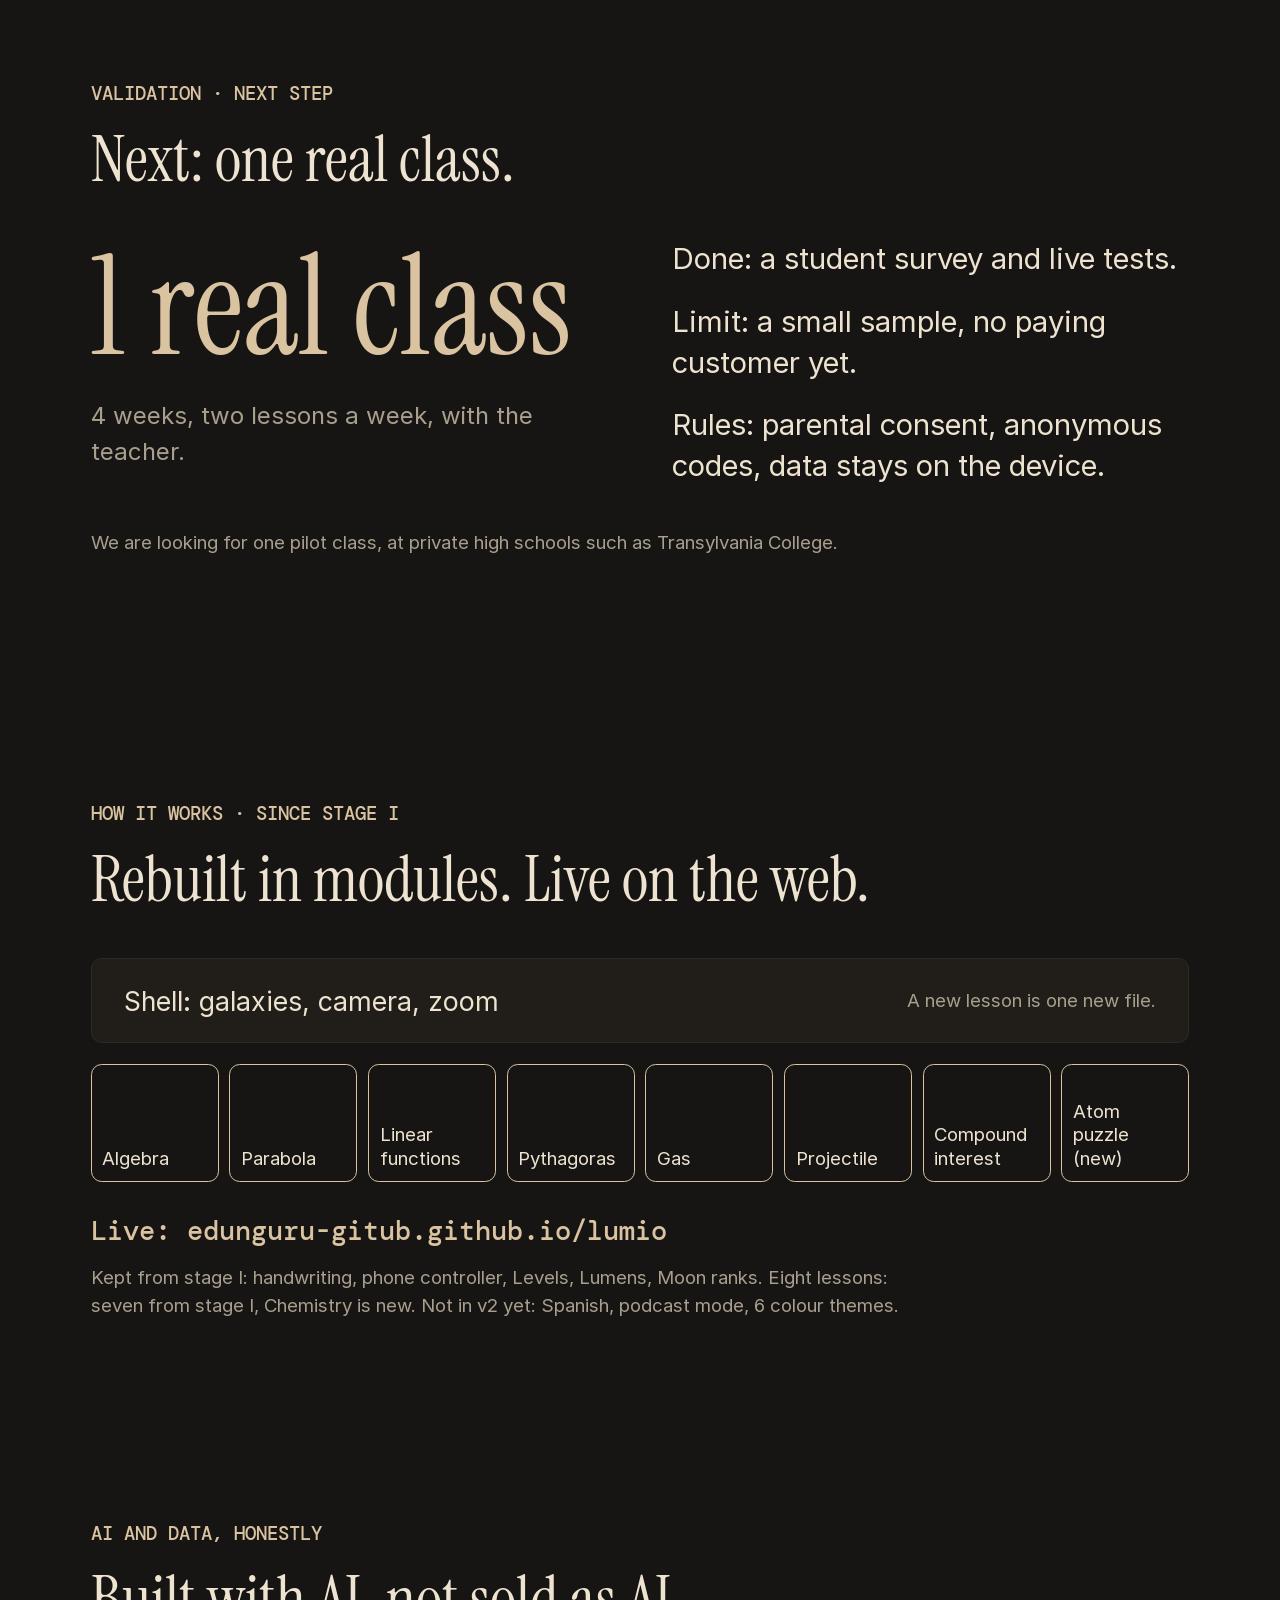
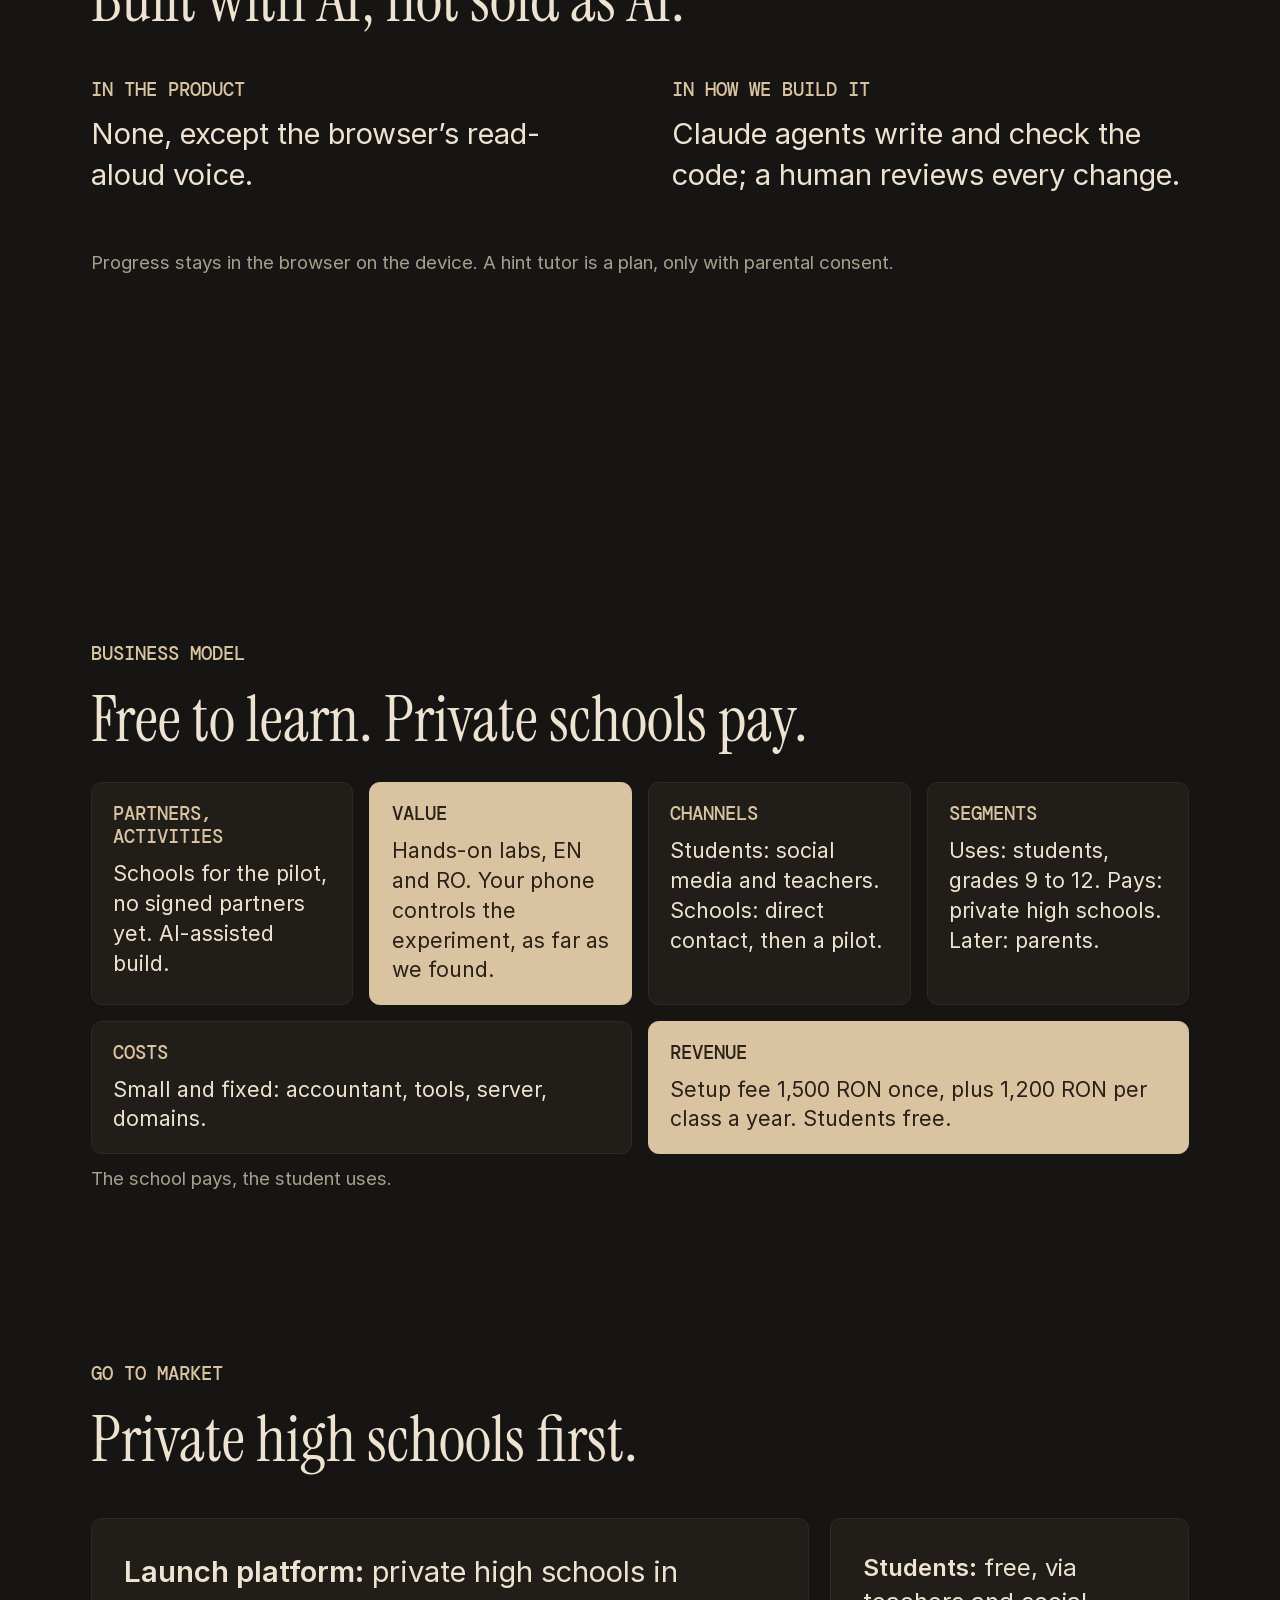
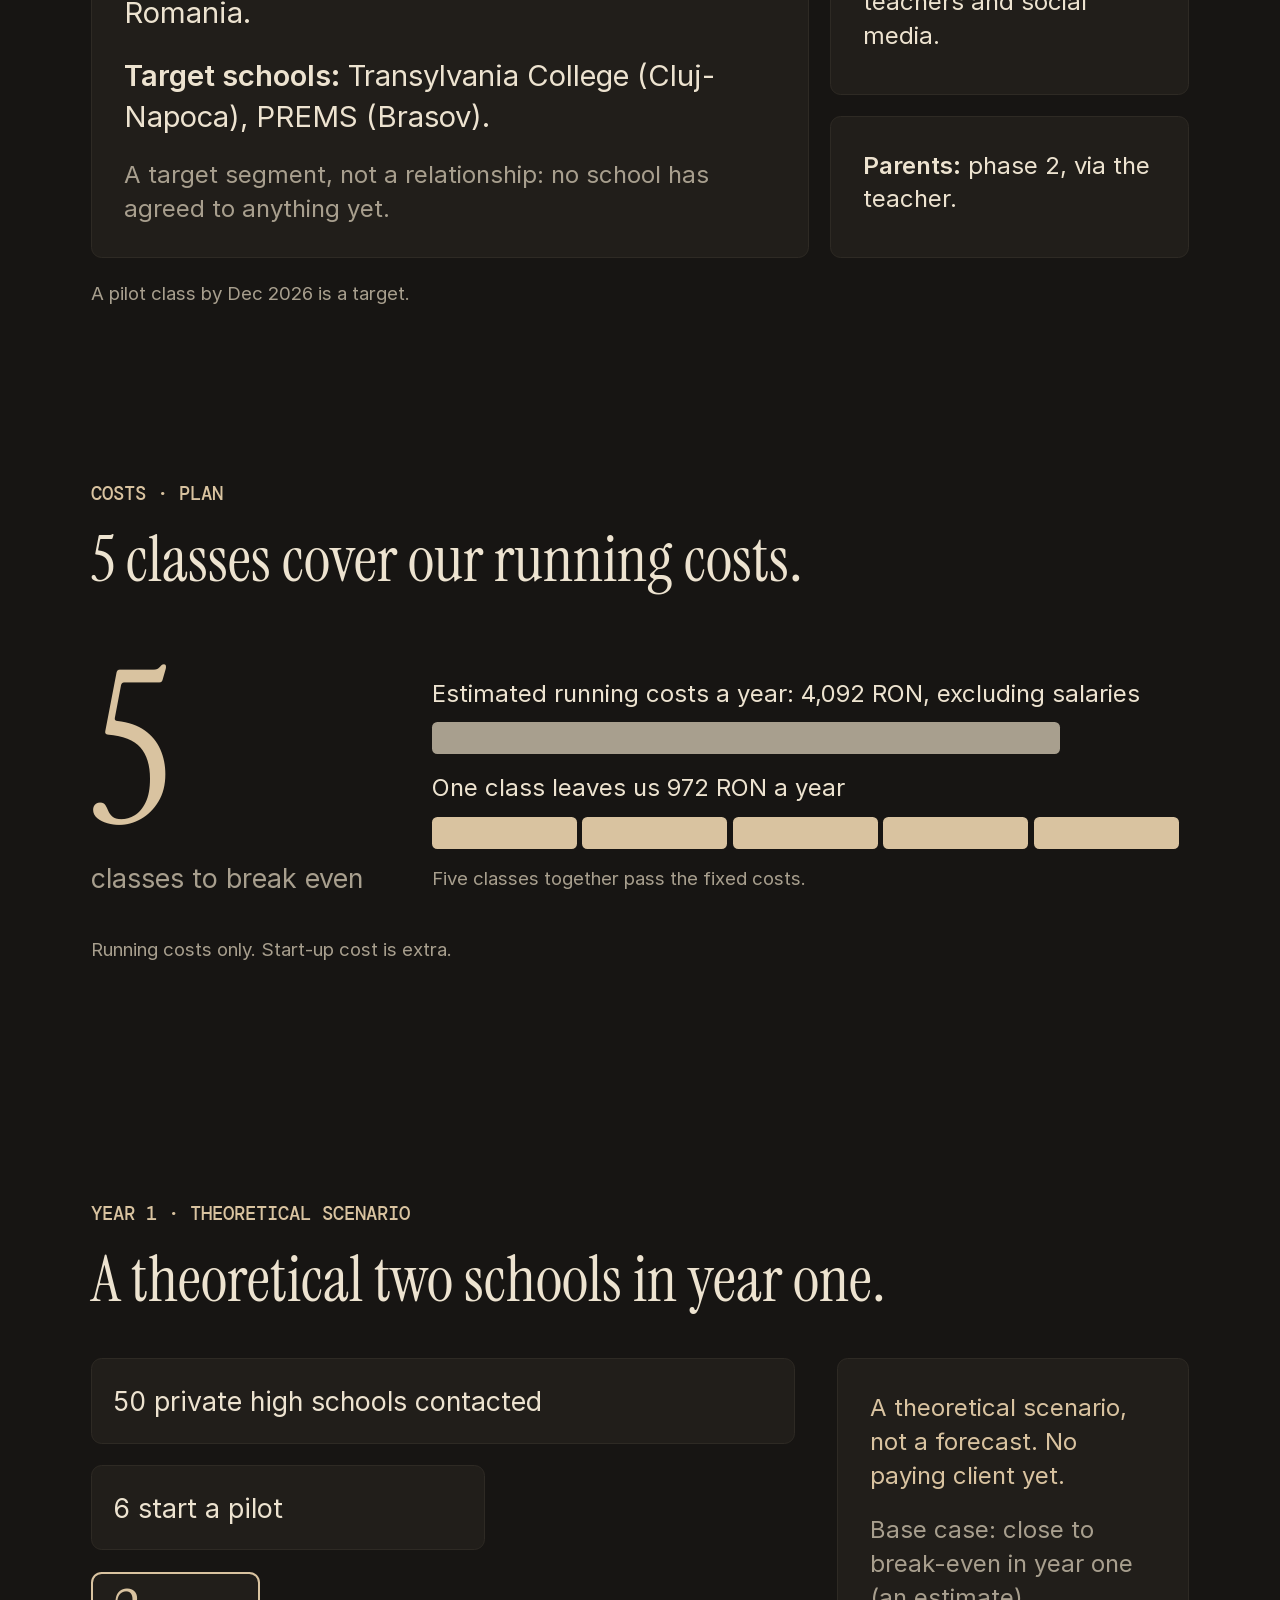
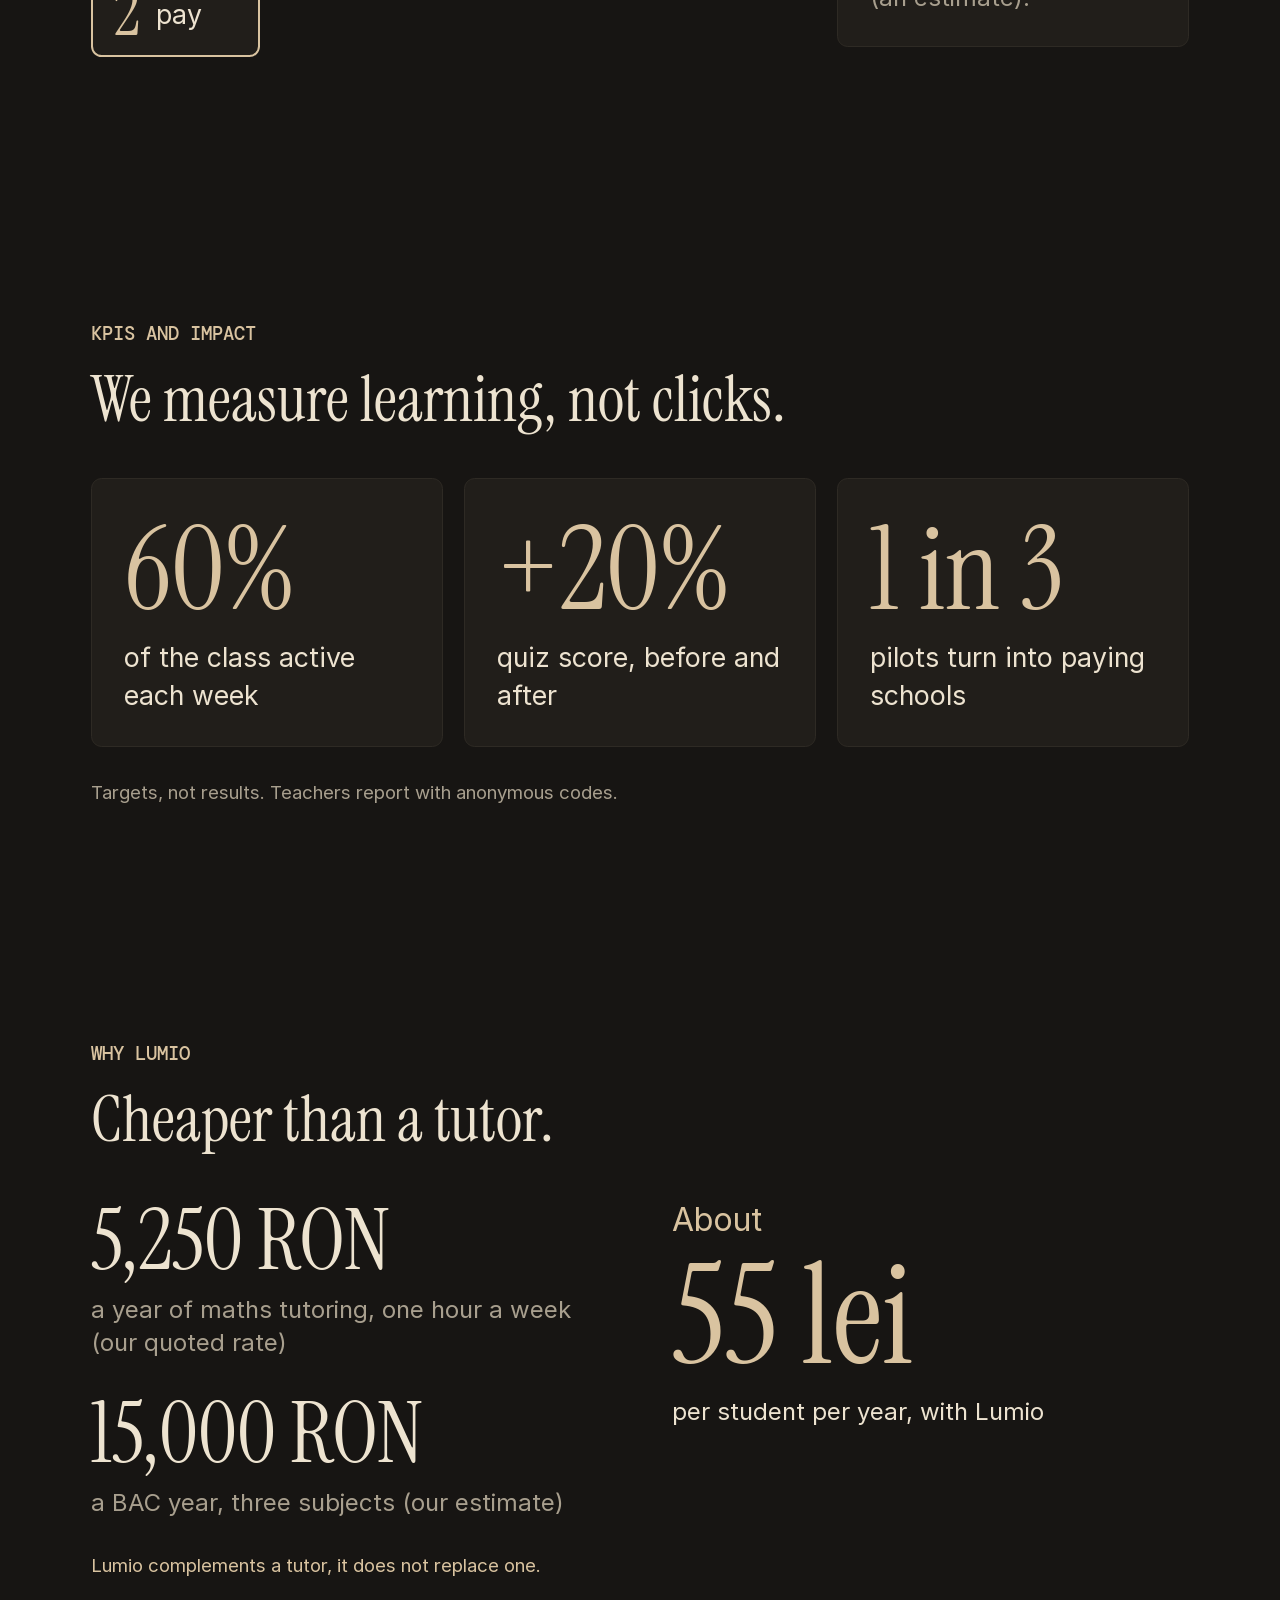
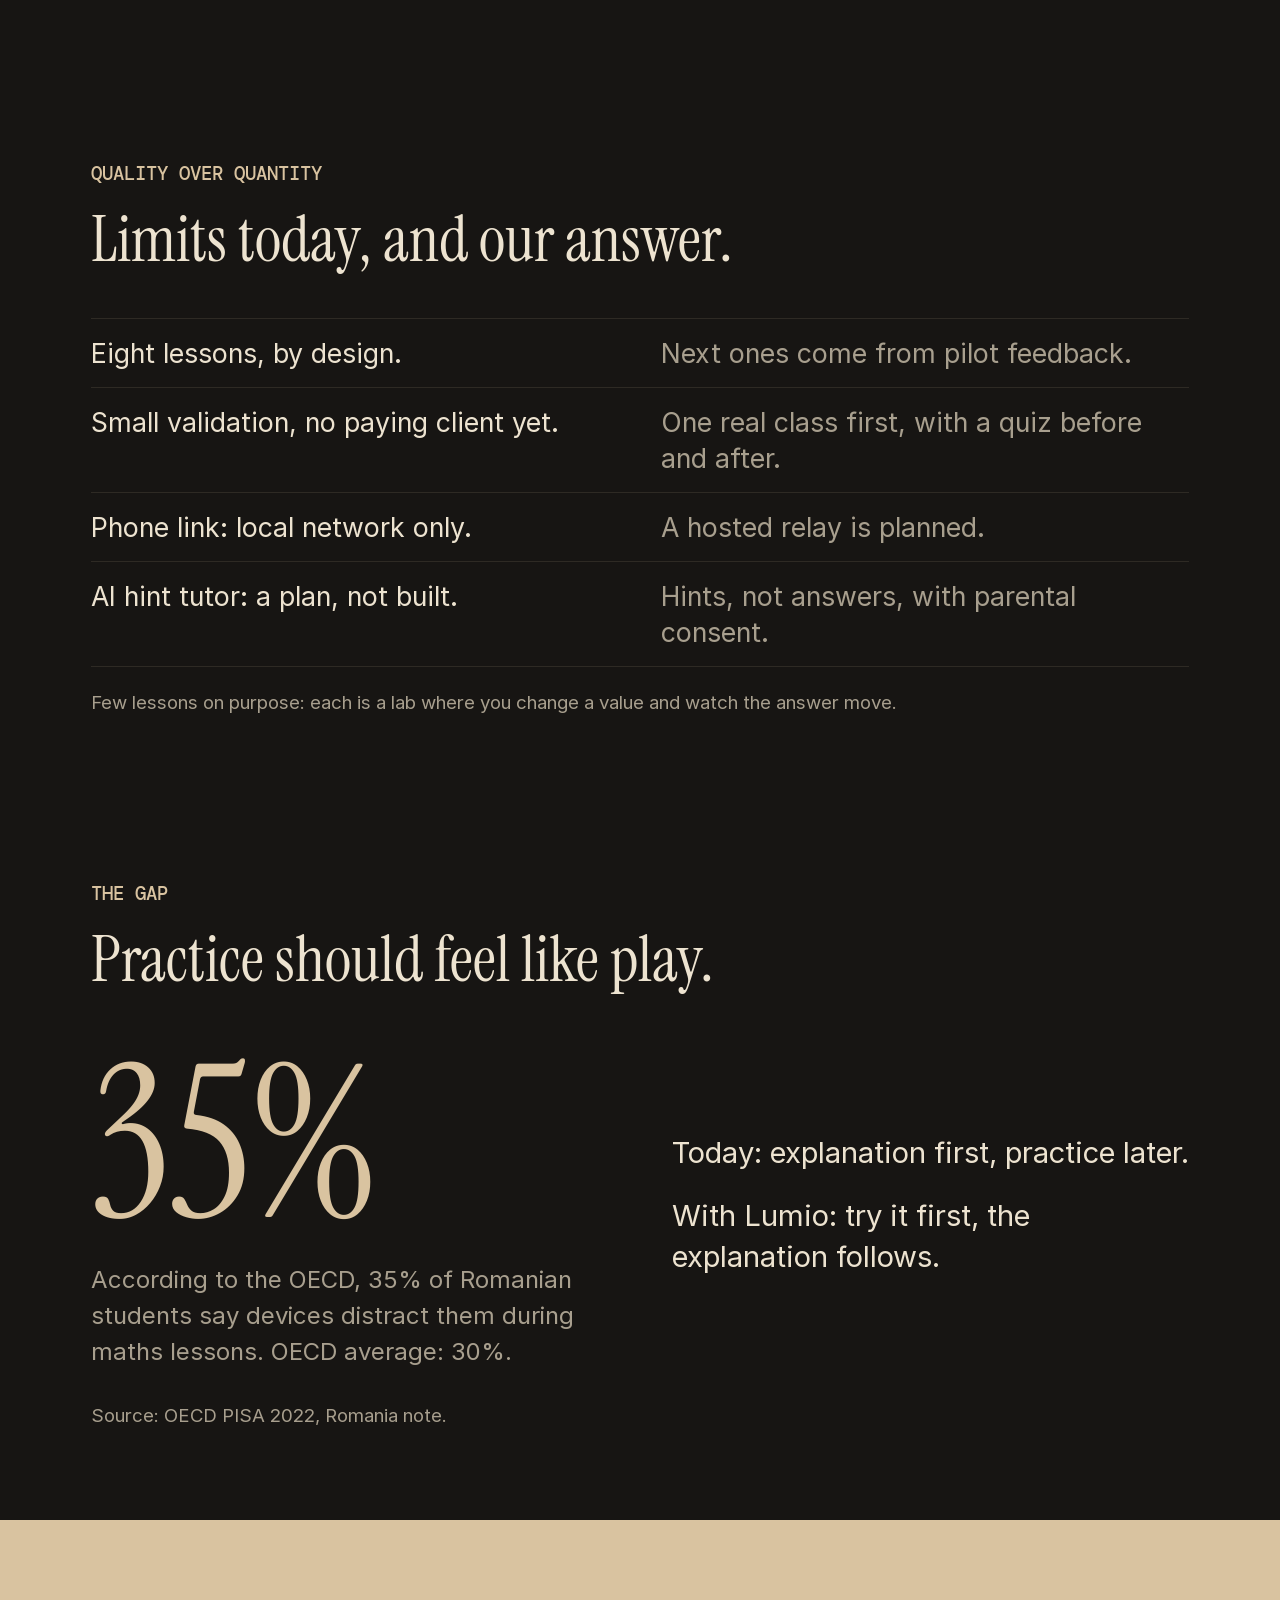
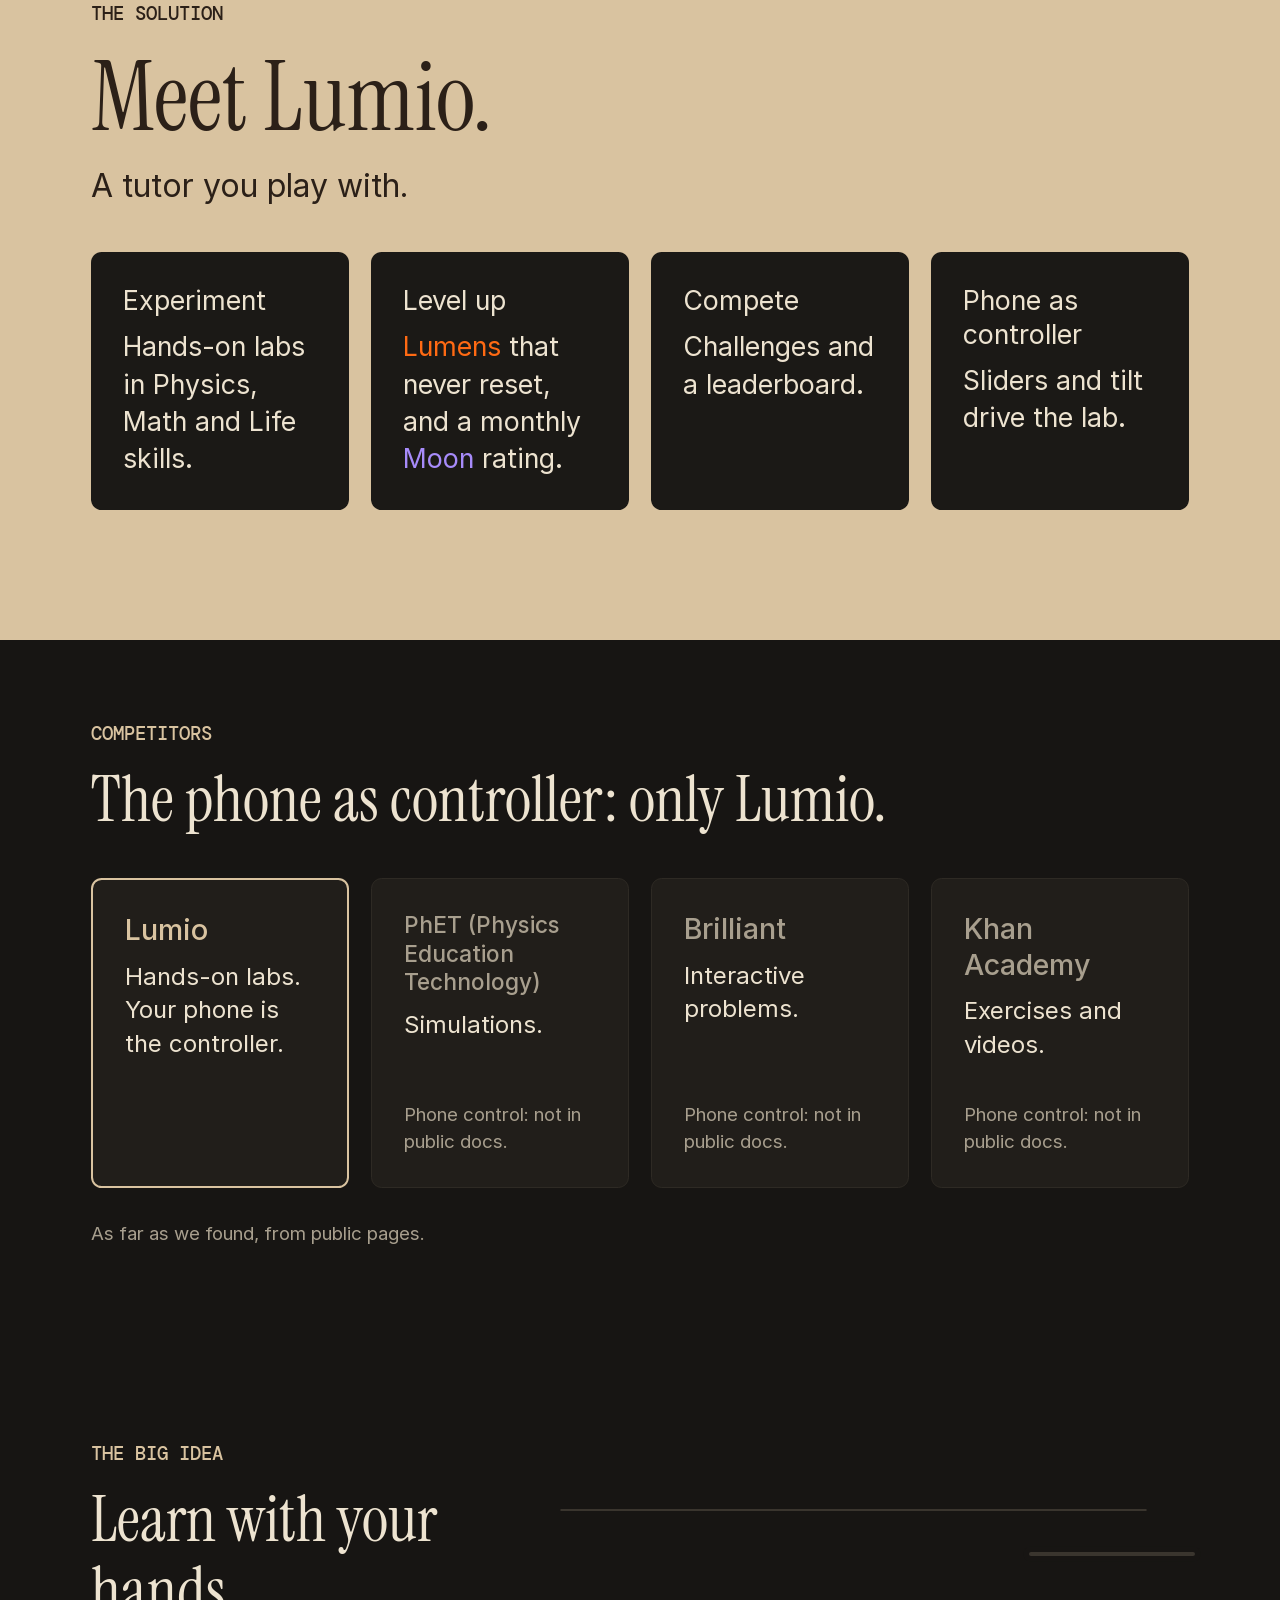
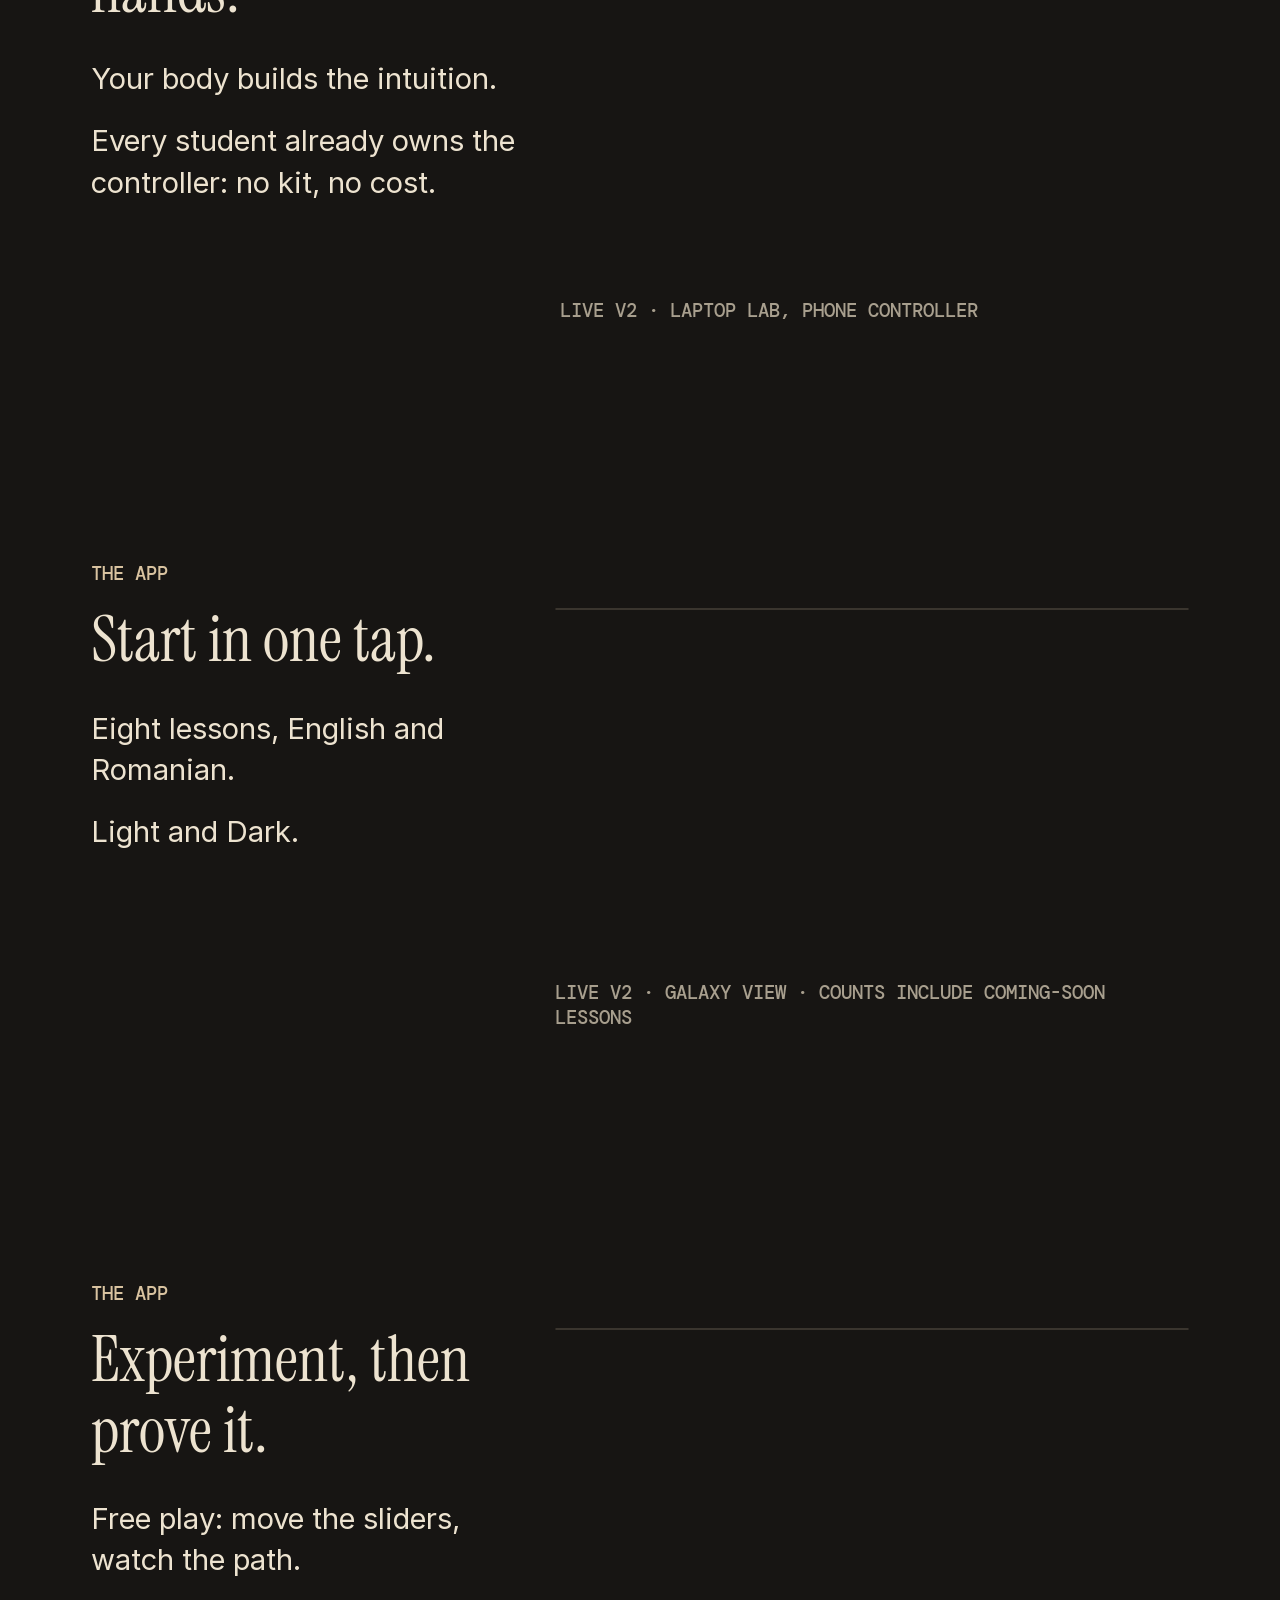
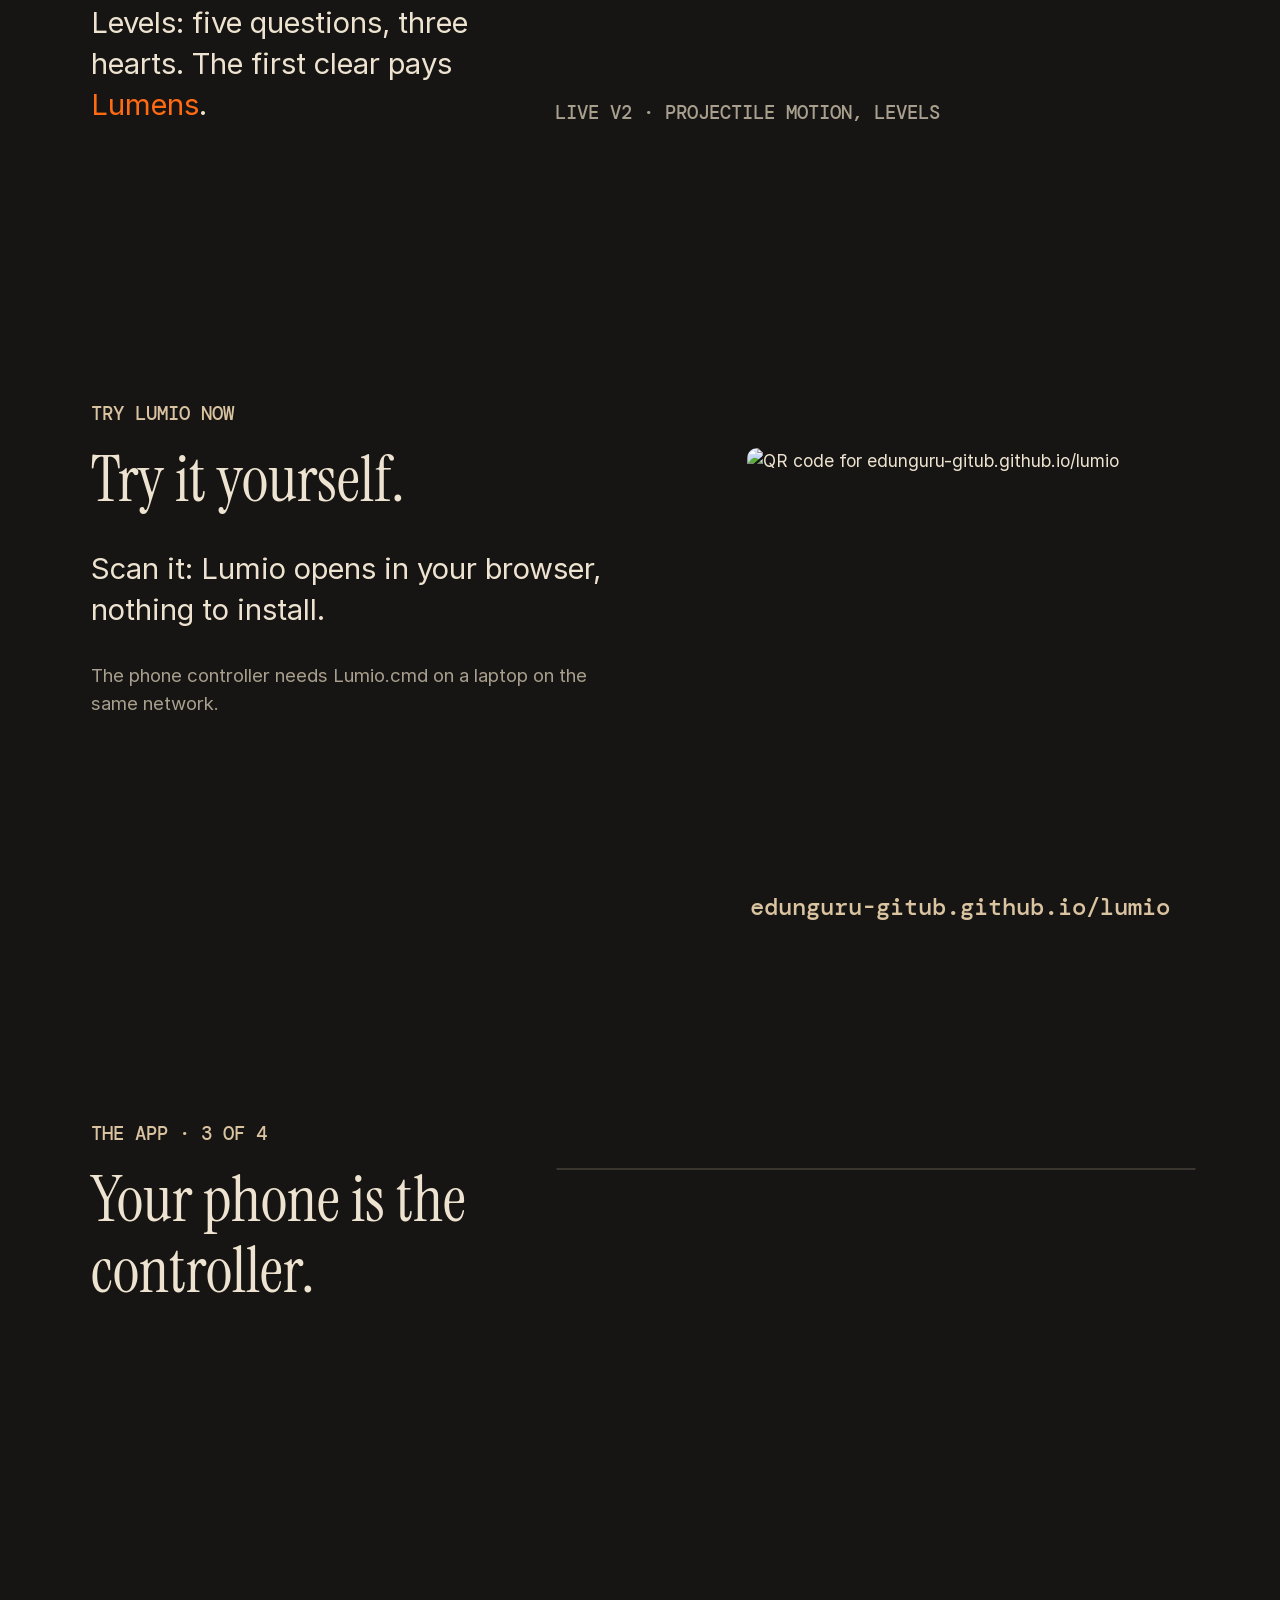
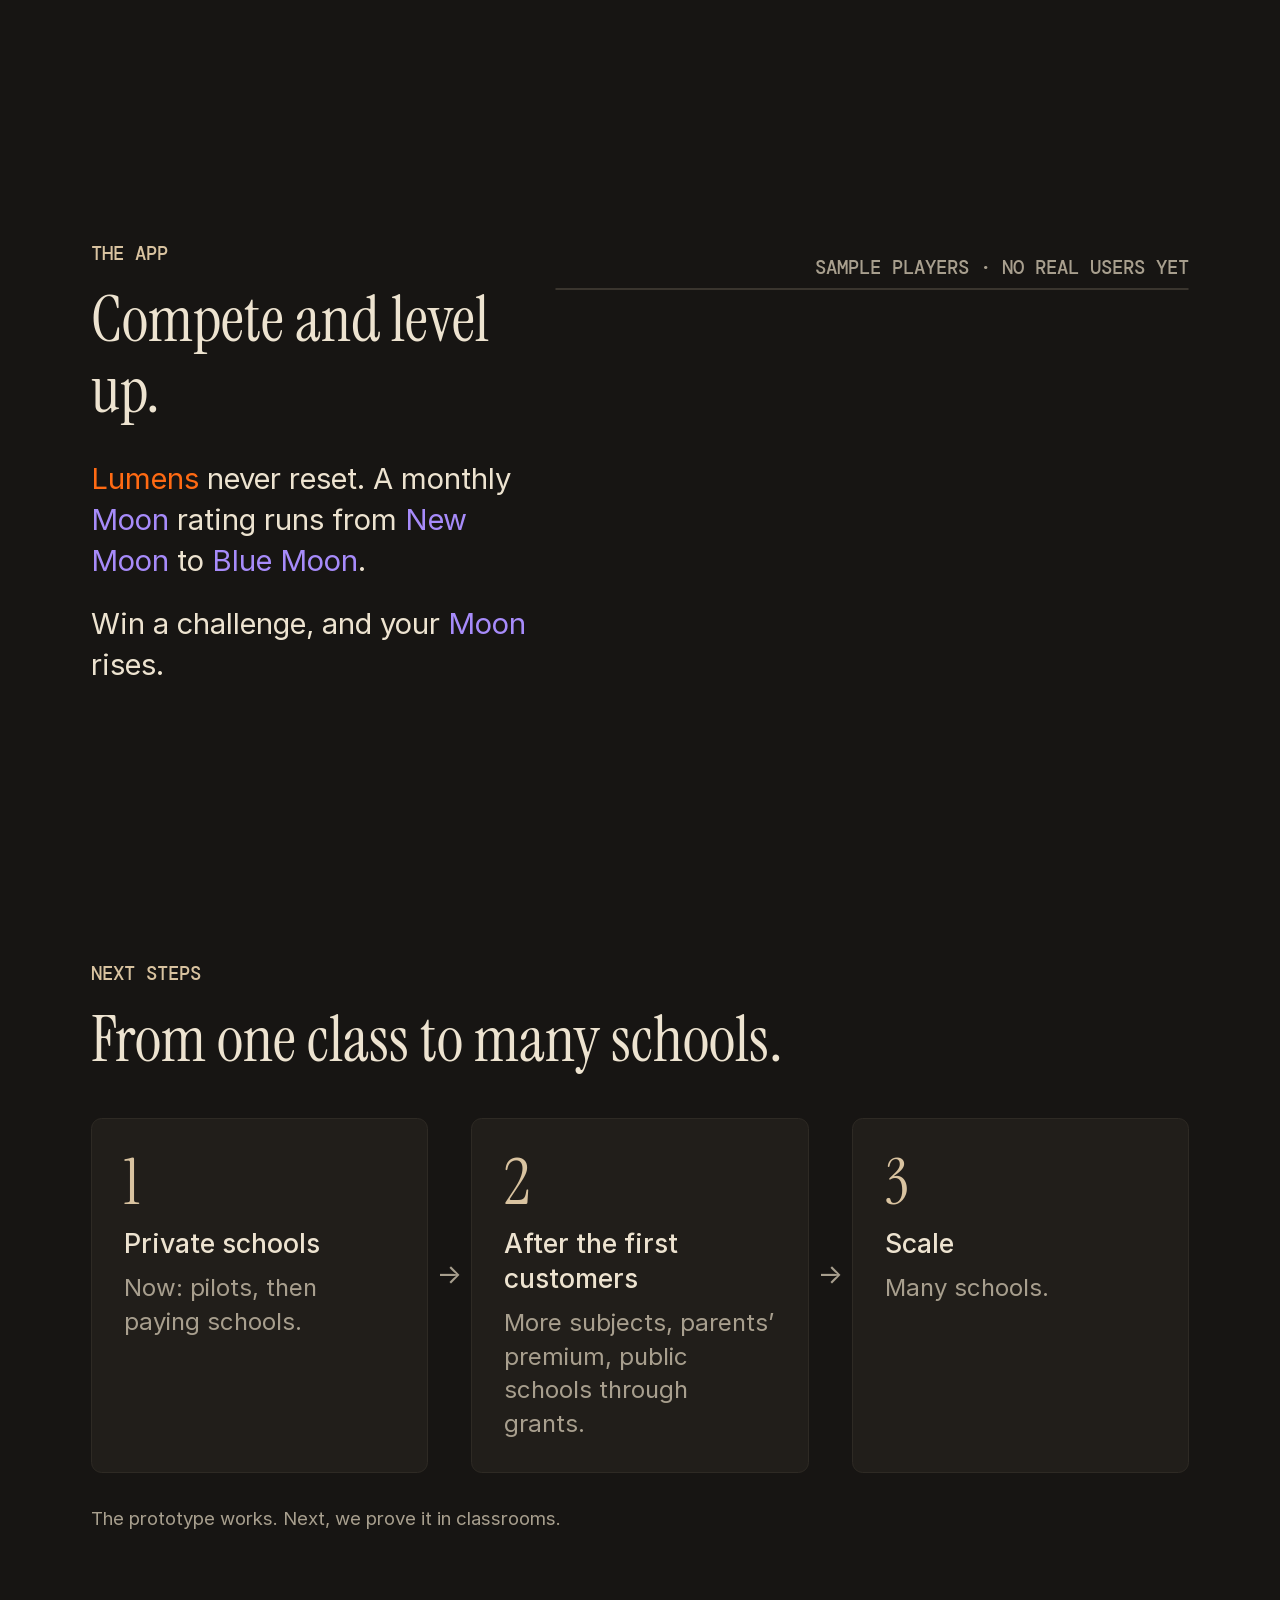
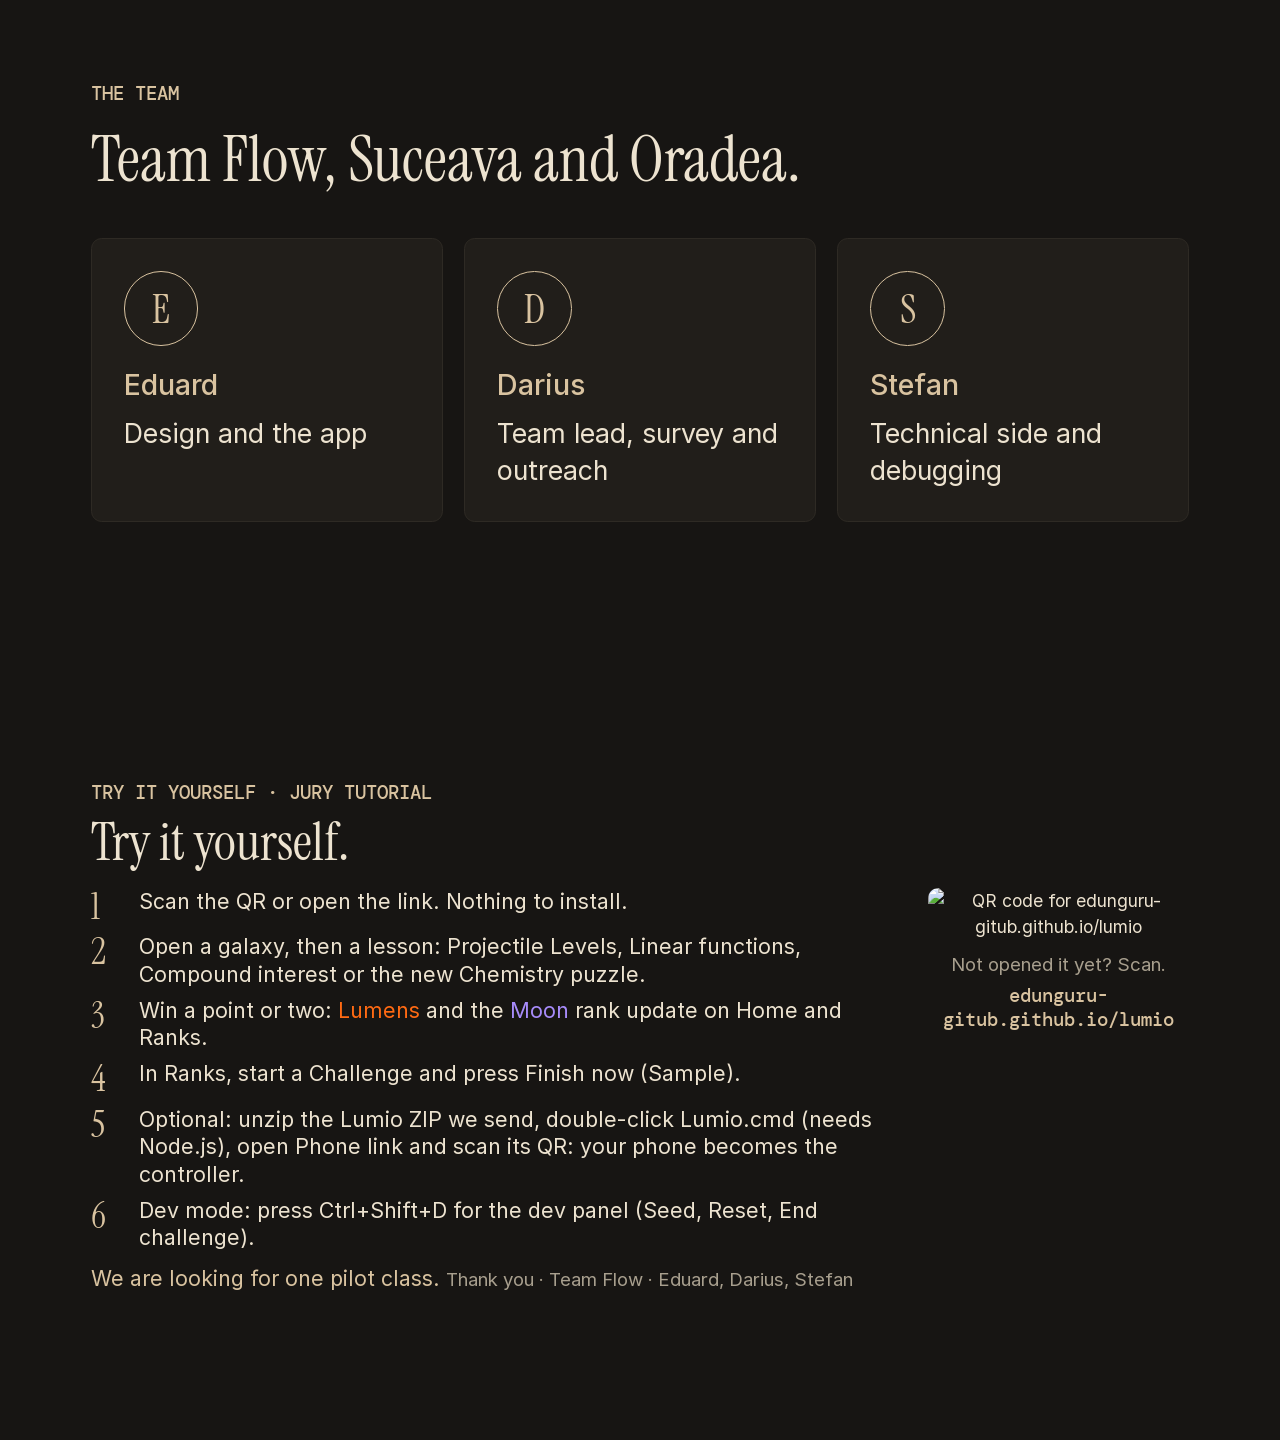
==== commit dd2a996c: "stage2 deck draft11 8 lessons with Chemistry, slide 25 Try it yourself tutorial and QR, wording fixe" ====
--- a/tools/deck/slides.html
+++ b/tools/deck/slides.html
@@ -52,10 +52,10 @@
  <h1>Rebuilt in modules. Live on the web.</h1>
  <div class="mods">
   <div class="shell"><span>Shell: galaxies, camera, zoom</span><span class="cap" style="margin:0">A new lesson is one new file.</span></div>
-  <div class="row7"><div class="mod">Algebra</div><div class="mod">Parabola</div><div class="mod">Linear functions</div><div class="mod">Pythagoras</div><div class="mod">Gas</div><div class="mod">Projectile</div><div class="mod">Compound interest</div></div>
+  <div class="row7"><div class="mod">Algebra</div><div class="mod">Parabola</div><div class="mod">Linear functions</div><div class="mod">Pythagoras</div><div class="mod">Gas</div><div class="mod">Projectile</div><div class="mod">Compound interest</div><div class="mod">Atom puzzle (new)</div></div>
  </div>
  <p class="url" style="margin-top:24pt;font-size:20pt">Live: edunguru-gitub.github.io/lumio</p>
- <p class="cap" style="margin-top:12pt">Kept from stage I: handwriting, phone controller, Levels, Lumens, Moon ranks. Not in v2 yet: Spanish, podcast mode, 6 colour themes.</p>
+ <p class="cap" style="margin-top:12pt">Kept from stage I: handwriting, phone controller, Levels, Lumens, Moon ranks. Eight lessons: seven from stage I, Chemistry is new. Not in v2 yet: Spanish, podcast mode, 6 colour themes.</p>
 </section>
 
 <!-- 15 · AI and data -->
@@ -102,7 +102,7 @@
  <div class="row" style="grid-template-columns:232pt 1fr;gap:24pt;align-items:center">
  <div><div class="hero">5</div><p class="hero-l">classes to break even</p></div>
  <div class="pair">
-  <p>Fixed costs a year: 4,092 RON</p><div class="bar fix" style="width:471pt"></div>
+  <p>Estimated running costs a year: 4,092 RON, excluding salaries</p><div class="bar fix" style="width:471pt"></div>
   <p>One class leaves us 972 RON a year</p><div class="bar cls" style="width:560pt"><i class="blk"></i><i class="blk"></i><i class="blk"></i><i class="blk"></i><i class="blk"></i></div>
   <p class="cap" style="font-size:14pt">Five classes together pass the fixed costs.</p>
  </div></div>
@@ -144,7 +144,7 @@
    <div class="big2">5,250 RON</div><p class="lbl">a year of maths tutoring, one hour a week (our quoted rate)</p>
    <div class="big2" style="margin-top:24pt">15,000 RON</div><p class="lbl">a BAC year, three subjects (our estimate)</p>
   </div>
-  <div><p class="lbl" style="color:var(--tan);margin:0 0 4pt;font-size:24pt">About</p><div class="hero m">55 RON</div><p class="lbl" style="color:var(--ink)">Lumio, per student per year</p></div>
+  <div><p class="lbl" style="color:var(--tan);margin:0 0 4pt;font-size:24pt">About</p><div class="hero m">55 lei</div><p class="lbl" style="color:var(--ink)">per student per year, with Lumio</p></div>
  </div>
  <p class="cap tan" style="margin-top:24pt">Lumio complements a tutor, it does not replace one.</p>
 </section>
@@ -154,7 +154,7 @@
  <div class="k">Quality over quantity</div>
  <h1>Limits today, and our answer.</h1>
  <div class="rows">
-  <div><p>Seven lessons, by design.</p><p>Next ones come from pilot feedback.</p></div>
+  <div><p>Eight lessons, by design.</p><p>Next ones come from pilot feedback.</p></div>
   <div><p>Small validation, no paying client yet.</p><p>One real class first, with a quiz before and after.</p></div>
   <div><p>Phone link: local network only.</p><p>A hosted relay is planned.</p></div>
   <div><p>AI hint tutor: a plan, not built.</p><p>Hints, not answers, with parental consent.</p></div>
@@ -167,7 +167,7 @@
  <div class="k">The gap</div>
  <h1>Practice should feel like play.</h1>
  <div class="row c2" style="gap:48pt;align-items:center">
-  <div><div class="hero">35%</div><p class="cap" style="font-size:18pt;margin-top:8pt">of Romanian students say their own devices distract them in maths lessons. OECD average: 30%.</p></div>
+  <div><div class="hero">35%</div><p class="cap" style="font-size:18pt;margin-top:8pt">According to the OECD, 35% of Romanian students say devices distract them during maths lessons. OECD average: 30%.</p></div>
   <div class="lines"><p>Today: explanation first, practice later.</p><p>With Lumio: try it first, the explanation follows.</p></div>
  </div>
  <p class="cap" style="margin-top:24pt">Source: OECD PISA 2022, Romania note.</p>
@@ -192,7 +192,7 @@
  <h1>The phone as controller: only Lumio.</h1>
  <div class="row c4" style="gap:16pt">
   <div class="tile" style="border:1.5pt solid var(--tan)"><h3>Lumio</h3><p>Hands-on labs. Your phone is the controller.</p></div>
-  <div class="tile"><h3 class="m">PhET</h3><p>Simulations.</p><p class="cap" style="margin-top:auto">Phone control: not in public docs.</p></div>
+  <div class="tile"><h3 class="m" style="font-size:17pt">PhET (Physics Education Technology)</h3><p>Simulations.</p><p class="cap" style="margin-top:auto">Phone control: not in public docs.</p></div>
   <div class="tile"><h3 class="m">Brilliant</h3><p>Interactive problems.</p><p class="cap" style="margin-top:auto">Phone control: not in public docs.</p></div>
   <div class="tile"><h3 class="m">Khan Academy</h3><p>Exercises and videos.</p><p class="cap" style="margin-top:auto">Phone control: not in public docs.</p></div>
  </div>
@@ -216,7 +216,7 @@
  <div class="lcol">
   <div class="k">The app</div>
   <h1>Start in one tap.</h1>
-  <div class="lines"><p>Seven lessons, English and Romanian.</p><p>Light and Dark.</p></div>
+  <div class="lines"><p>Eight lessons, English and Romanian.</p><p>Light and Dark.</p></div>
  </div>
  <img class="shot" data-shot="galaxy.png" style="left:416pt;top:96pt;width:476pt" alt="">
  <div class="scap" style="left:416pt;top:376pt">Live v2 · galaxy view · counts include coming-soon lessons</div>
@@ -287,4 +287,22 @@
   <div class="tile"><div class="init">S</div><h3>Stefan</h3><p>Technical side and debugging</p></div>
  </div>
 </section>
+
+<!-- 25 · Try it yourself: jury tutorial + the same QR as slide 12 (steps verified against live v2, 28 Nov) -->
+<section class="slide" id="tut" style="padding-top:48pt">
+ <div class="k">Try it yourself · jury tutorial</div>
+ <h1 style="font-size:40pt;margin:8pt 0 12pt">Try it yourself.</h1>
+ <div style="display:grid;grid-template-columns:1fr 196pt;gap:32pt;align-items:start">
+  <ol class="steps">
+   <li><b>1</b><span>Scan the QR or open the link. Nothing to install.</span></li>
+   <li><b>2</b><span>Open a galaxy, then a lesson: Projectile Levels, Linear functions, Compound interest or the new Chemistry puzzle.</span></li>
+   <li><b>3</b><span>Win a point or two: <span class="lum">Lumens</span> and the <span class="moon">Moon</span> rank update on Home and Ranks.</span></li>
+   <li><b>4</b><span>In Ranks, start a Challenge and press Finish now (Sample).</span></li>
+   <li><b>5</b><span>Optional: unzip the Lumio ZIP we send, double-click Lumio.cmd (needs Node.js), open Phone link and scan its QR: your phone becomes the controller.</span></li>
+   <li><b>6</b><span>Dev mode: press Ctrl+Shift+D for the dev panel (Seed, Reset, End challenge).</span></li>
+  </ol>
+  <div style="text-align:center"><img data-shot="qr.png" style="width:196pt;border-radius:8pt;display:block" alt="QR code for edunguru-gitub.github.io/lumio"><p class="cap" style="margin-top:8pt;max-width:none">Not opened it yet? Scan.</p><p class="url" style="font-size:14pt;margin-top:4pt">edunguru-gitub.github.io/lumio</p></div>
+ </div>
+ <p class="cap tan" style="margin-top:8pt;font-size:16pt;max-width:none">We are looking for one pilot class. <span class="muted" style="font-size:14pt">Thank you · Team Flow · Eduard, Darius, Stefan</span></p>
+</section>
 </body></html>
--- a/tools/deck/deck.css
+++ b/tools/deck/deck.css
@@ -40,5 +40,8 @@
 .funnel{display:grid;gap:16pt}.funnel .step{height:56pt;background:var(--card);border:.75pt solid var(--line);border-radius:8pt;display:flex;align-items:center;padding:0 16pt;font-size:20pt;white-space:nowrap}
 .funnel .step.hi{border:1.5pt solid var(--tan)}.funnel .step b{font:400 48pt/1 var(--head);color:var(--tan);margin-right:12pt;font-weight:400}
 .mods .shell{display:flex;justify-content:space-between;align-items:center;background:var(--card);border:.75pt solid var(--line);border-radius:8pt;padding:16pt 24pt;font-size:20pt}
-.mods .row7{display:grid;grid-template-columns:repeat(7,1fr);gap:8pt;margin-top:16pt}
+.mods .row7{display:grid;grid-template-columns:repeat(8,1fr);gap:8pt;margin-top:16pt}
 .mods .mod{height:88pt;border:.75pt solid var(--tan);border-radius:8pt;display:flex;align-items:flex-end;padding:8pt;font-size:14pt;line-height:1.25;color:var(--ink)}
+/* DRAFT11 tutorial slide */
+.steps{list-style:none;display:grid;gap:6pt}.steps li{display:grid;grid-template-columns:28pt 1fr;gap:8pt;font-size:16pt;line-height:1.3}
+.steps b{font:400 28pt/1 var(--head);color:var(--tan)}
